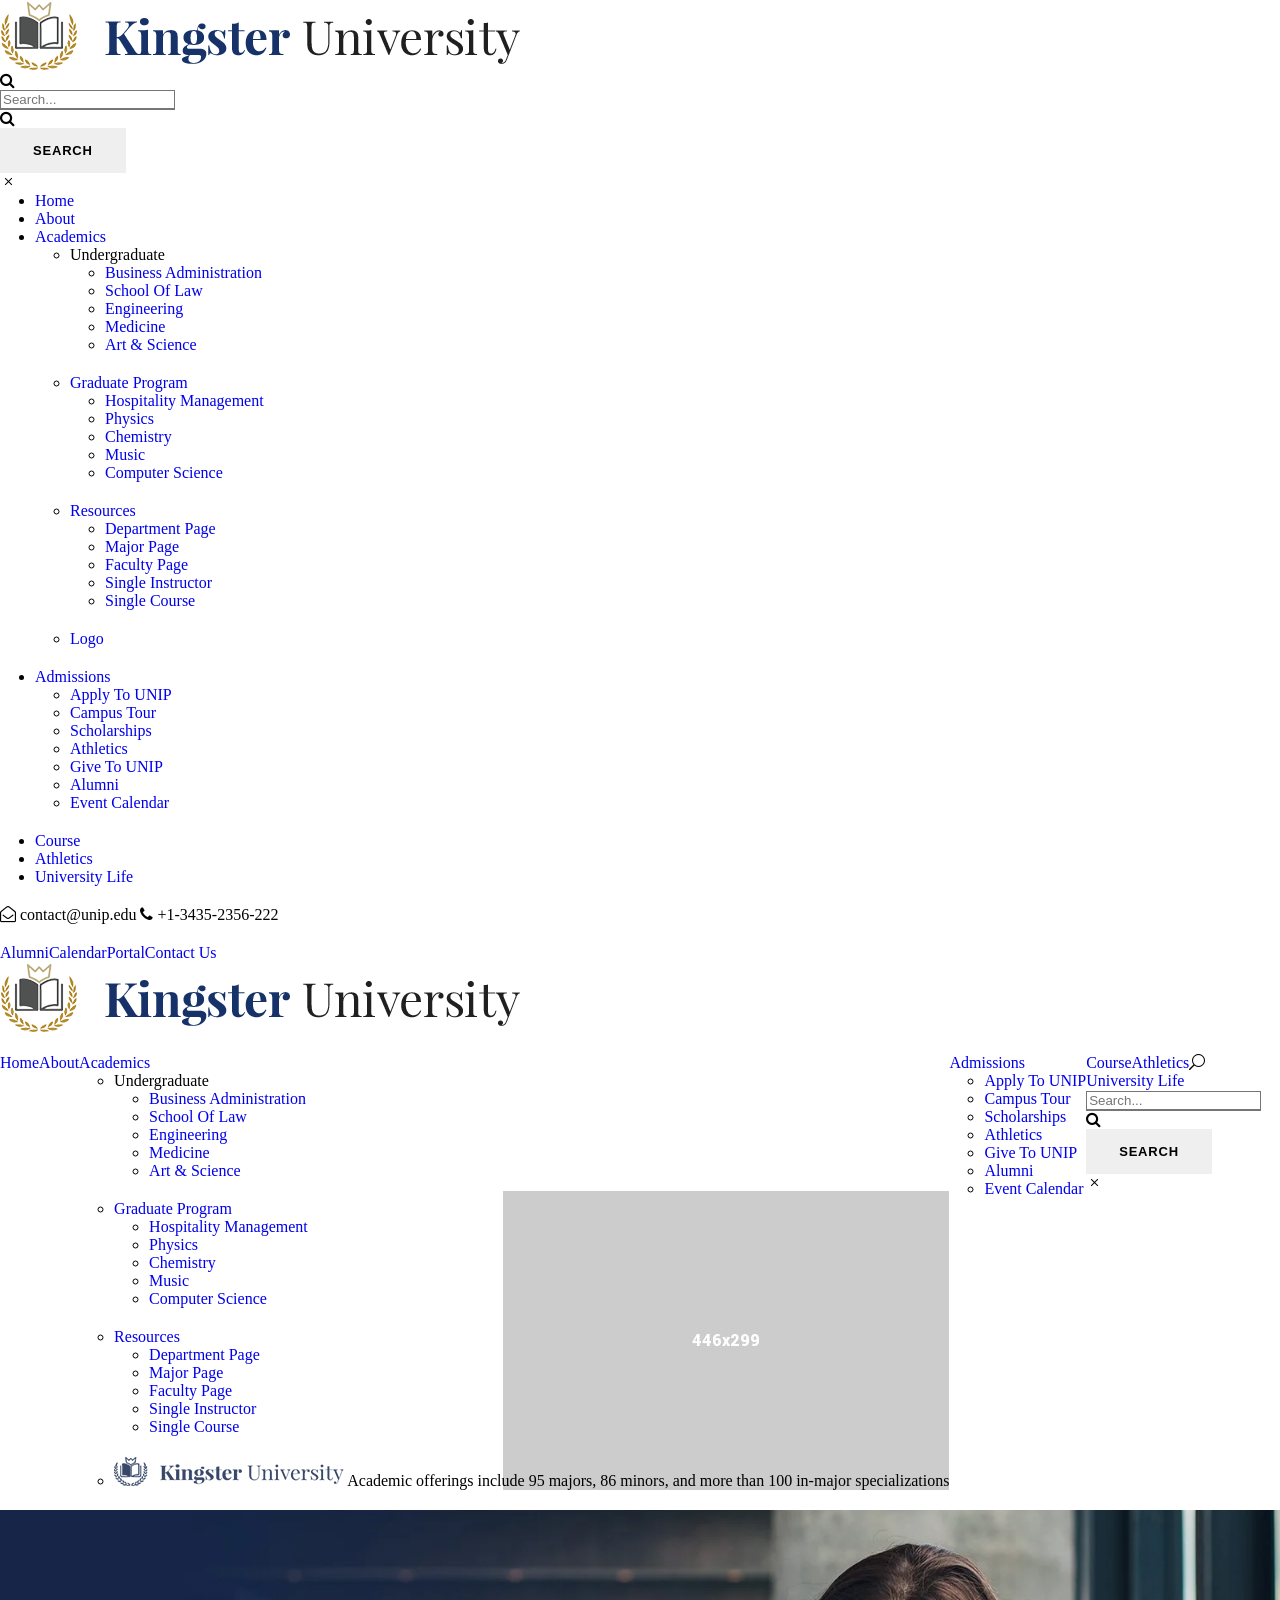
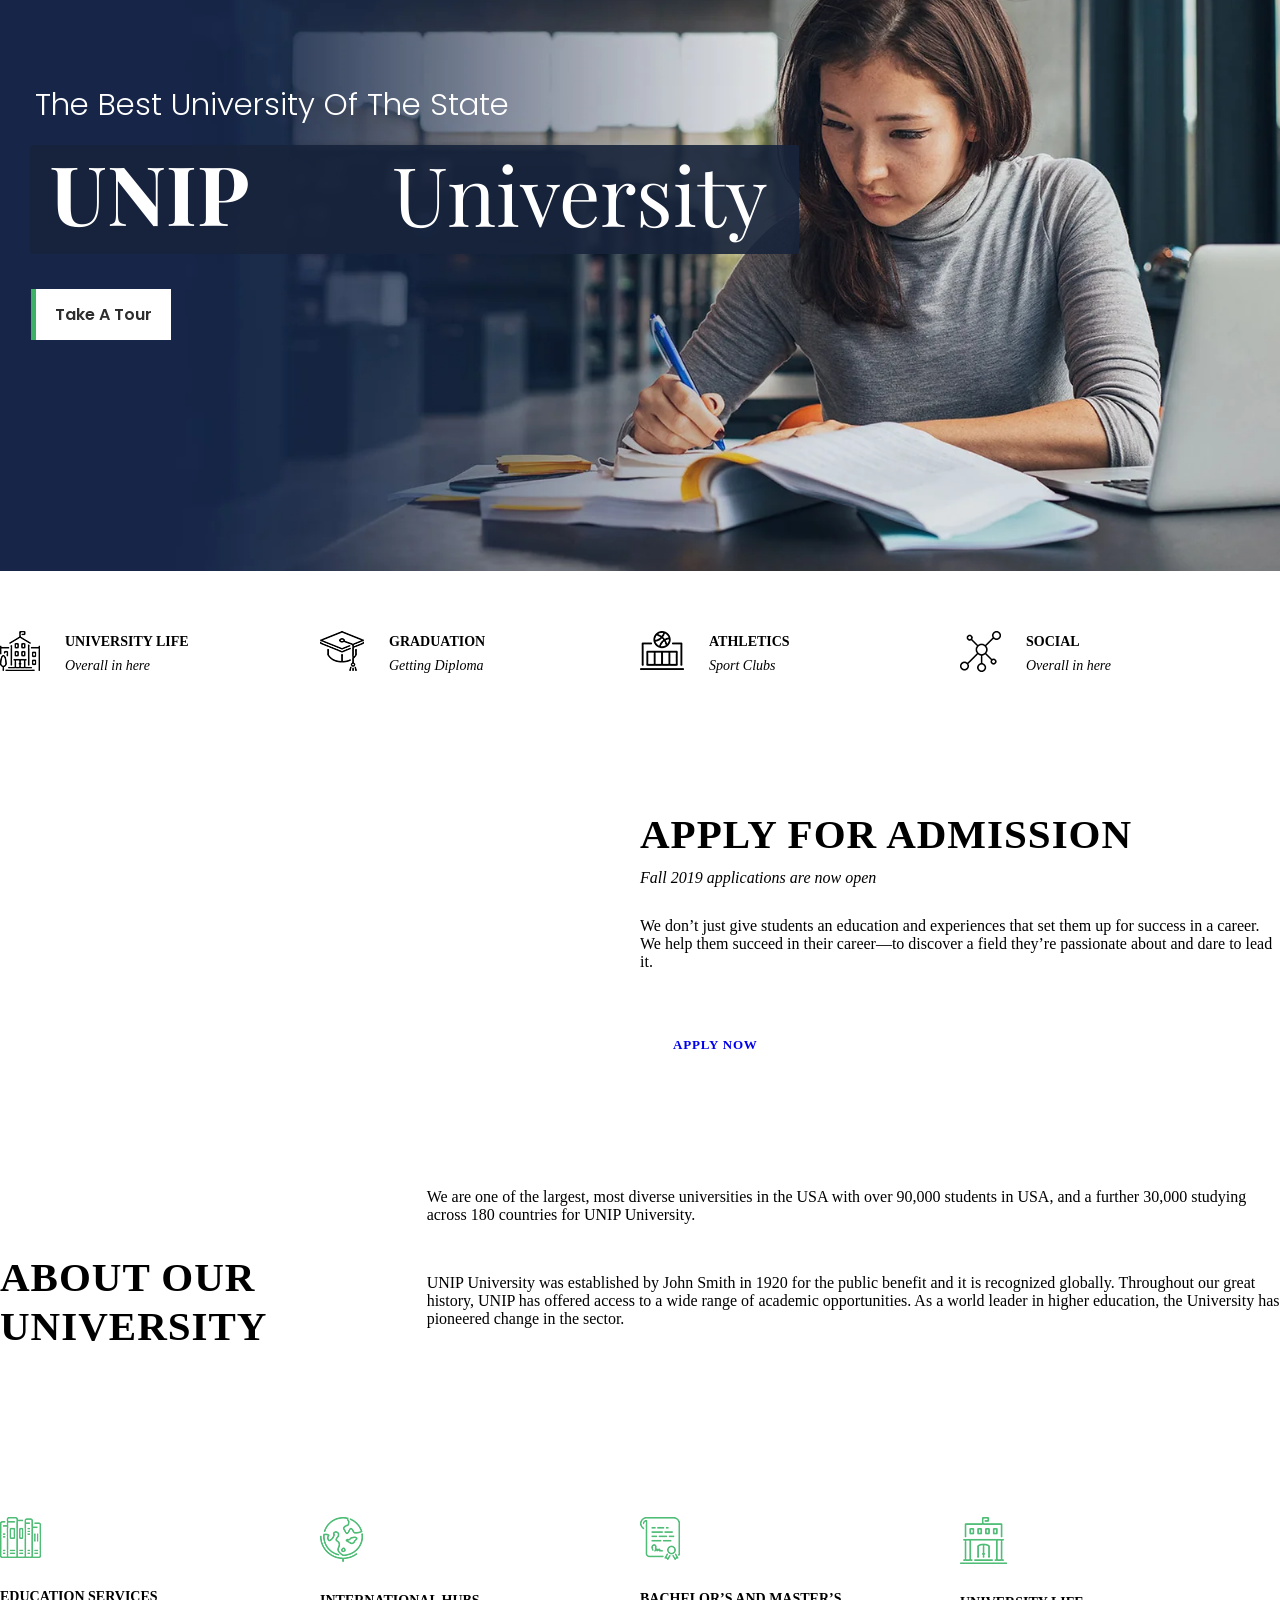
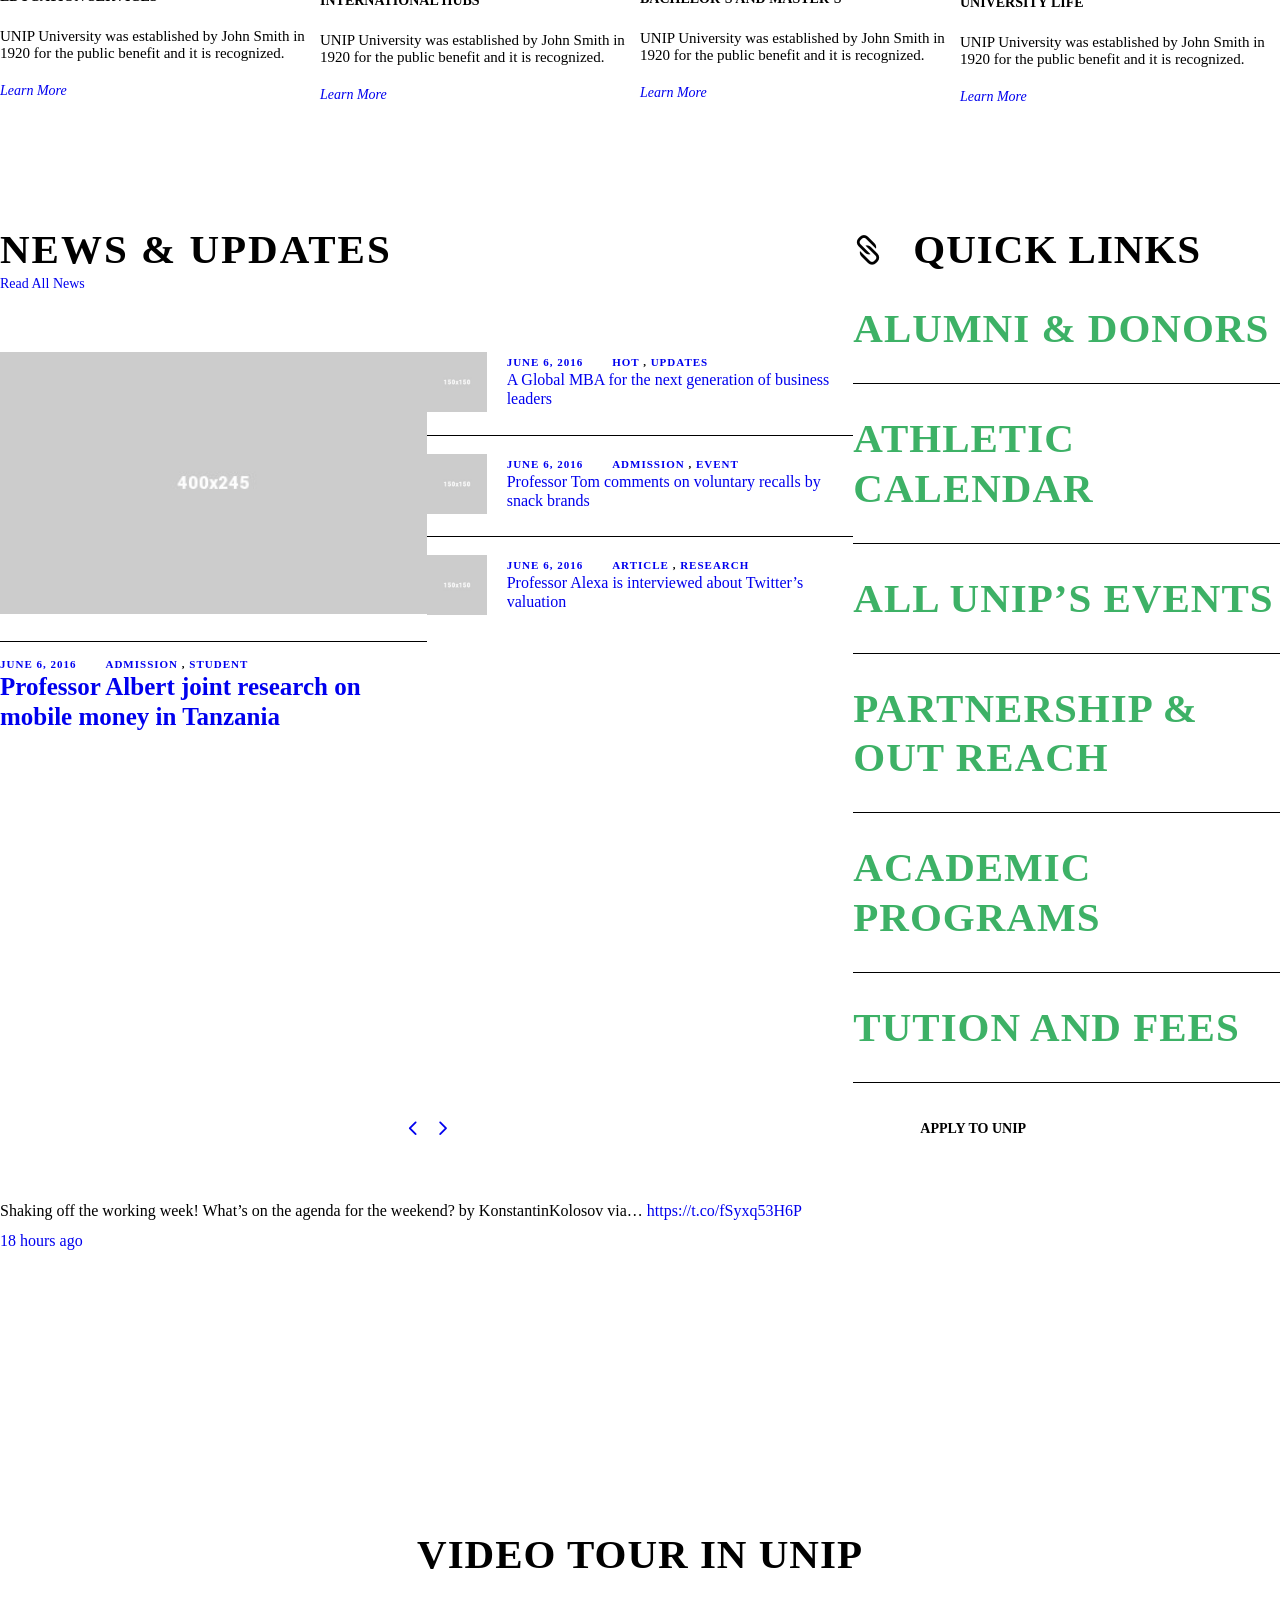
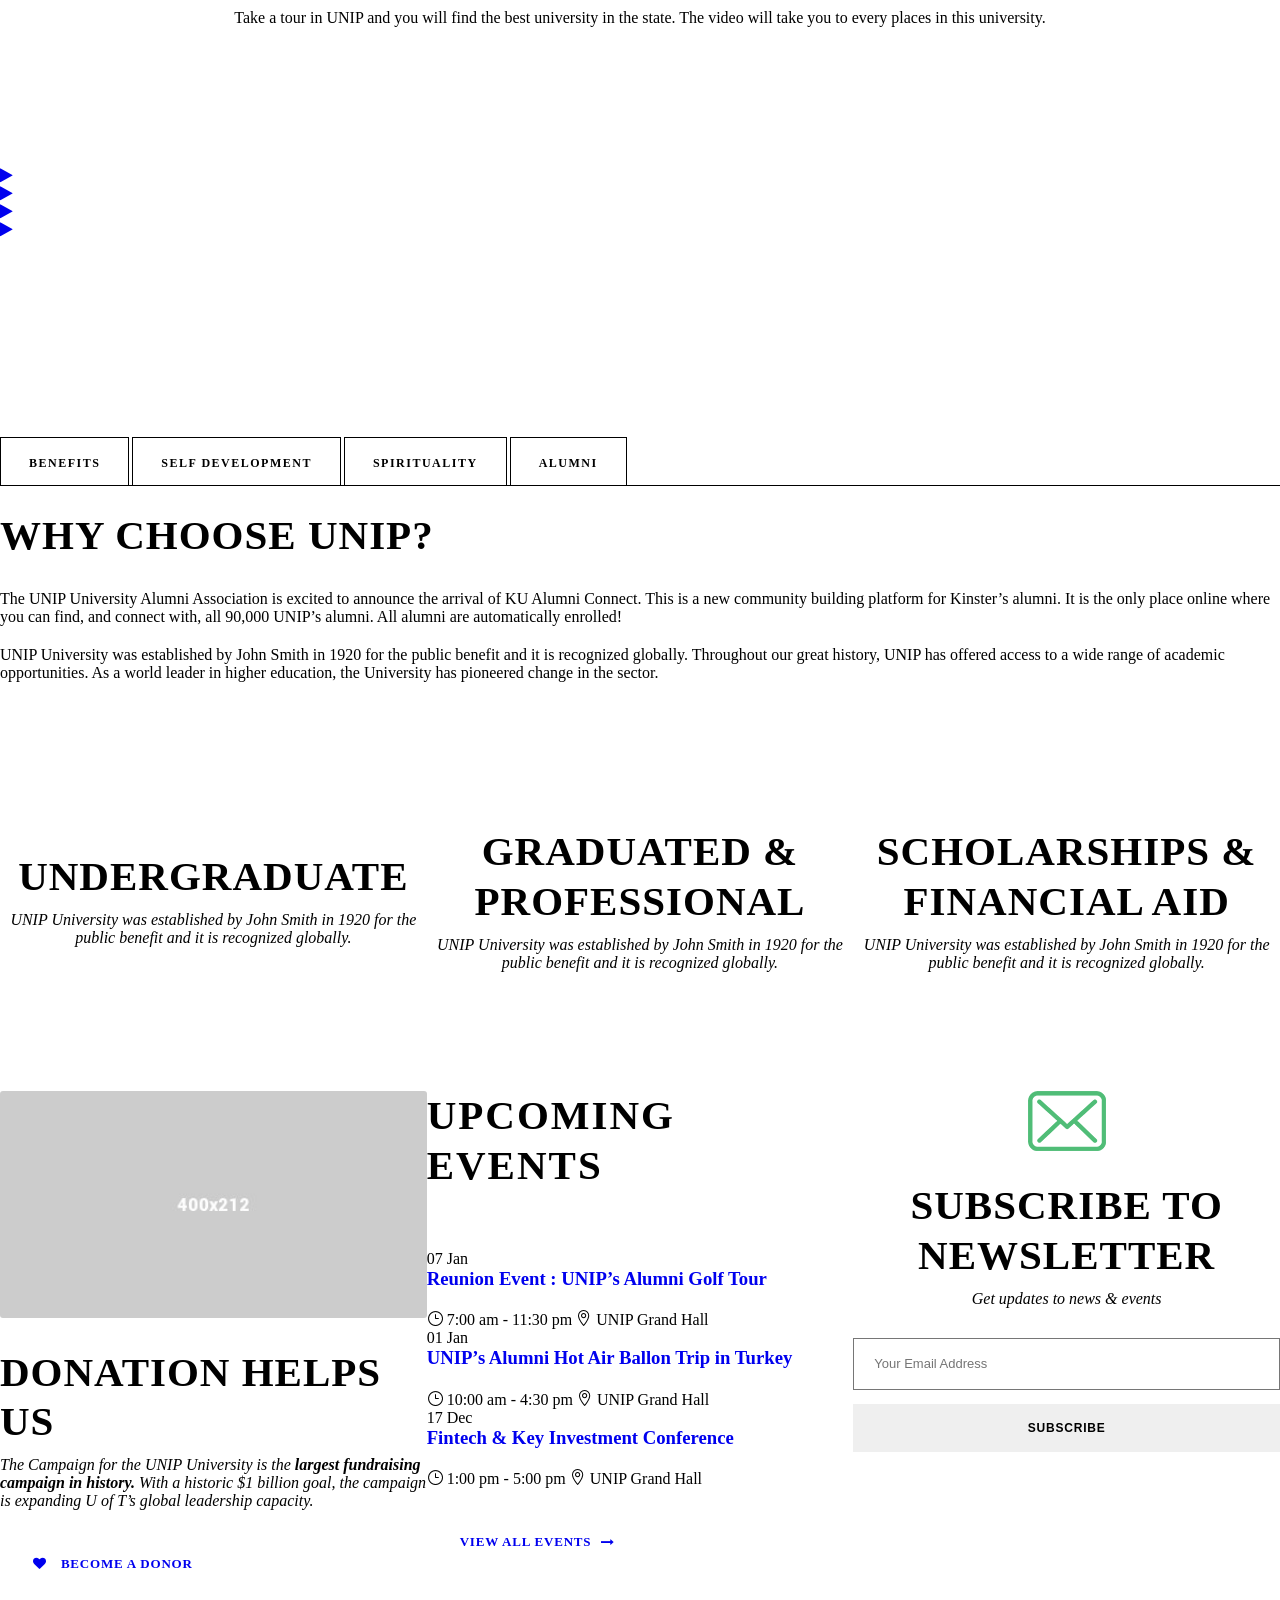
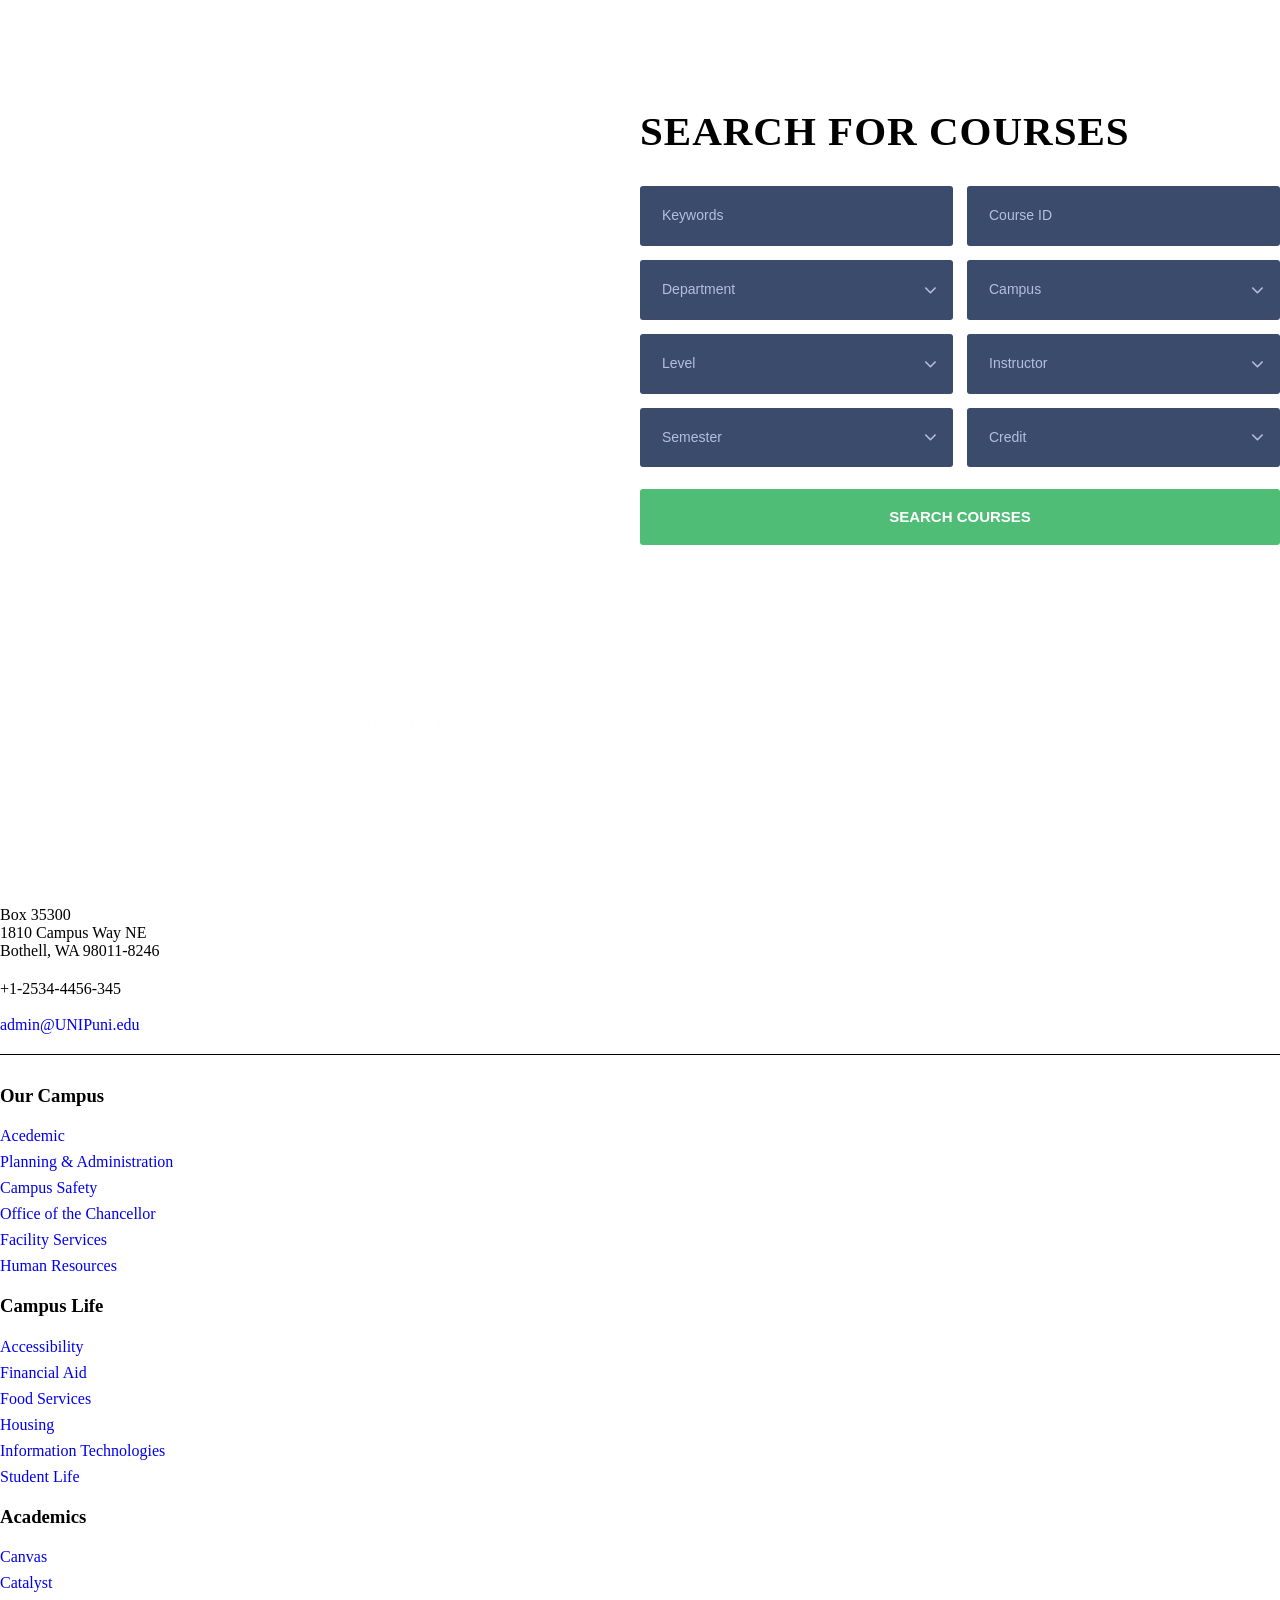
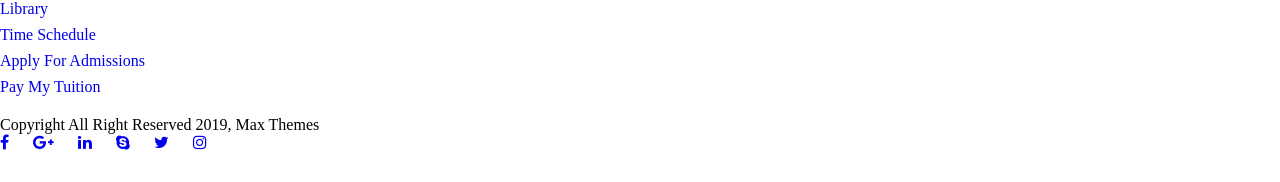
==== kingster/index.html @ bfbddbf0 "update text at the homepage" ====
<!DOCTYPE html>
<html lang="en-US" class="no-js">
<head>
    <meta charset="UTF-8">
    <meta name="viewport" content="width=device-width, initial-scale=1">

    <title>UNIP School, College &amp; University</title>

    <link rel='stylesheet' href='plugins/goodlayers-core/plugins/combine/style.css' type='text/css' media='all' />
    <link rel='stylesheet' href='plugins/goodlayers-core/include/css/page-builder.css' type='text/css' media='all' />
    <link rel='stylesheet' href='plugins/revslider/public/assets/css/settings.css' type='text/css' media='all' />
    <link rel='stylesheet' href='css/style-core.css' type='text/css' media='all' />
    <link rel='stylesheet' href='css/UNIP-style-custom.css' type='text/css' media='all' />

    <link href="https://fonts.googleapis.com/css?family=Playfair+Display:700%2C400" rel="stylesheet" property="stylesheet" type="text/css" media="all">
    <link rel='stylesheet' href='https://fonts.googleapis.com/css?family=Poppins%3A100%2C100italic%2C200%2C200italic%2C300%2C300italic%2Cregular%2Citalic%2C500%2C500italic%2C600%2C600italic%2C700%2C700italic%2C800%2C800italic%2C900%2C900italic%7CABeeZee%3Aregular%2Citalic&amp;subset=latin%2Clatin-ext%2Cdevanagari&amp;ver=5.0.3' type='text/css' media='all' />

</head>
<body class="home page-template-default page page-id-2039 gdlr-core-body woocommerce-no-js tribe-no-js UNIP-body UNIP-body-front UNIP-full  UNIP-with-sticky-navigation  UNIP-blockquote-style-1 gdlr-core-link-to-lightbox">
    <div class="UNIP-mobile-header-wrap">
        <div class="UNIP-mobile-header UNIP-header-background UNIP-style-slide UNIP-sticky-mobile-navigation " id="UNIP-mobile-header">
            <div class="UNIP-mobile-header-container UNIP-container clearfix">
                <div class="UNIP-logo  UNIP-item-pdlr">
                    <div class="UNIP-logo-inner">
                        <a class="" href="index.html"><img src="images/logo.png" alt="" /></a>
                    </div>
                </div>
                <div class="UNIP-mobile-menu-right">
                    <div class="UNIP-main-menu-search" id="UNIP-mobile-top-search"><i class="fa fa-search"></i></div>
                    <div class="UNIP-top-search-wrap">
                        <div class="UNIP-top-search-close"></div>
                        <div class="UNIP-top-search-row">
                            <div class="UNIP-top-search-cell">
                                <form role="search" method="get" class="search-form" action="#">
                                    <input type="text" class="search-field UNIP-title-font" placeholder="Search..." value="" name="s">
                                    <div class="UNIP-top-search-submit"><i class="fa fa-search"></i></div>
                                    <input type="submit" class="search-submit" value="Search">
                                    <div class="UNIP-top-search-close"><i class="icon_close"></i></div>
                                </form>
                            </div>
                        </div>
                    </div>
                    <div class="UNIP-mobile-menu"><a class="UNIP-mm-menu-button UNIP-mobile-menu-button UNIP-mobile-button-hamburger" href="#UNIP-mobile-menu"><span></span></a>
                        <div class="UNIP-mm-menu-wrap UNIP-navigation-font" id="UNIP-mobile-menu" data-slide="right">
                            <ul id="menu-main-navigation" class="m-menu">
                                <li class="menu-item menu-item-home current-menu-item menu-item-has-children"><a href="index.html">Home</a>
                                    <!-- <ul class="sub-menu">
                                        <li class="menu-item menu-item-home"><a href="index.html">Homepage 1</a></li>
                                        <li class="menu-item"><a href="homepage-2.html">Homepage 2</a></li>
                                    </ul> -->
                                </li>
                                <li class="menu-item menu-item-has-children"><a href="about-us.html">About</a>
                                    <!-- <ul class="sub-menu">
                                        <li class="menu-item"></li>
                                        <li class="menu-item menu-item-has-children"><a href="blog-full-right-sidebar-with-frame.html">Blog</a>
                                            <ul class="sub-menu">
                                                <li class="menu-item menu-item-has-children"><a href="blog-full-right-sidebar-with-frame.html">Blog Full</a>
                                                    <ul class="sub-menu">
                                                        <li class="menu-item"><a href="blog-full-right-sidebar-with-frame.html">Blog Full Right Sidebar With Frame</a></li>
                                                        <li class="menu-item"><a href="blog-full-left-sidebar-with-frame.html">Blog Full Left Sidebar With Frame</a></li>
                                                        <li class="menu-item"><a href="blog-full-both-sidebar-with-frame.html">Blog Full Both Sidebar With Frame</a></li>
                                                        <li class="menu-item"><a href="blog-full-right-sidebar.html">Blog Full Right Sidebar</a></li>
                                                        <li class="menu-item"><a href="blog-full-left-sidebar.html">Blog Full Left Sidebar</a></li>
                                                        <li class="menu-item"><a href="blog-full-both-sidebar.html">Blog Full Both Sidebar</a></li>
                                                    </ul>
                                                </li>
                                                <li class="menu-item menu-item-has-children"><a href="blog-grid-3-columns-no-space.html">Blog Grid</a>
                                                    <ul class="sub-menu">
                                                        <li class="menu-item"><a href="blog-grid-2-columns.html">Blog Grid 2 Columns</a></li>
                                                        <li class="menu-item"><a href="blog-grid-3-columns.html">Blog Grid 3 Columns</a></li>
                                                        <li class="menu-item"><a href="blog-grid-4-columns.html">Blog Grid 4 Columns</a></li>
                                                        <li class="menu-item"><a href="blog-grid-2-columns-no-space.html">Blog Grid 2 Columns No Space</a></li>
                                                        <li class="menu-item"><a href="blog-grid-3-columns-no-space.html">Blog Grid 3 Columns No Space</a></li>
                                                        <li class="menu-item"><a href="blog-grid-4-columns-no-space.html">Blog Grid 4 Columns No Space</a></li>
                                                    </ul>
                                                </li>

                                                <li class="menu-item"><a href="standard-post-type.html">Single Post</a></li>
                                            </ul>
                                        </li>
                                        <li class="menu-item menu-item-has-children"><a href="#">Contact</a>
                                            <ul class="sub-menu">
                                                <li class="menu-item"><a href="contact.html">Contact</a></li>
                                                <li class="menu-item"><a href="contact-2.html">Contact 2</a></li>
                                                <li class="menu-item"><a href="contact-3.html">Contact 3</a></li>
                                            </ul>
                                        </li>
                                        <li class="menu-item menu-item-has-children"><a href="portfolio-3-columns.html">Portfolio</a>
                                            <ul class="sub-menu">
                                                <li class="menu-item menu-item-has-children"><a>Portfolio Grid</a>
                                                    <ul class="sub-menu">
                                                        <li class="menu-item"><a href="portfolio-2-columns.html">Portfolio 2 Columns</a></li>
                                                        <li class="menu-item"><a href="portfolio-3-columns.html">Portfolio 3 Columns</a></li>
                                                        <li class="menu-item"><a href="portfolio-4-columns.html">Portfolio 4 Columns</a></li>
                                                        <li class="menu-item"><a href="portfolio-5-columns.html">Portfolio 5 Columns</a></li>
                                                        <li class="menu-item"><a href="portfolio-2-columns-with-frame.html">Portfolio 2 Columns With Frame</a></li>
                                                        <li class="menu-item"><a href="portfolio-3-columns-with-frame.html">Portfolio 3 Columns With Frame</a></li>
                                                        <li class="menu-item"><a href="portfolio-4-columns-with-frame.html">Portfolio 4 Columns With Frame</a></li>
                                                        <li class="menu-item"><a href="portfolio-2-columns-no-space.html">Portfolio 2 Columns No Space</a></li>
                                                        <li class="menu-item"><a href="portfolio-3-columns-no-space.html">Portfolio 3 Columns No Space</a></li>
                                                        <li class="menu-item"><a href="portfolio-4-columns-no-space.html">Portfolio 4 Columns No Space</a></li>
                                                        <li class="menu-item"><a href="portfolio-5-columns-no-space.html">Portfolio 5 Columns No Space</a></li>
                                                    </ul>
                                                </li>
                                                <li class="menu-item menu-item-has-children"><a>Portfolio Masonry</a>
                                                    <ul class="sub-menu">
                                                        <li class="menu-item"><a href="portfolio-masonry-4-columns.html">Masonry 4 Columns</a></li>
                                                        <li class="menu-item"><a href="portfolio-masonry-3-columns.html">Masonry 3 Columns</a></li>
                                                        <li class="menu-item"><a href="portfolio-masonry-2-columns.html">Masonry 2 Columns</a></li>
                                                        <li class="menu-item"><a href="portfolio-masonry-4-columns-no-space.html">Masonry 4 Columns No Space</a></li>
                                                        <li class="menu-item"><a href="portfolio-masonry-3-columns-no-space.html">Masonry 3 Columns No Space</a></li>
                                                        <li class="menu-item"><a href="portfolio-masonry-2-columns-no-space.html">Masonry 2 Columns No Space</a></li>
                                                    </ul>
                                                </li>

                                                <li class="menu-item menu-item-has-children"><a class="sf-with-ul-pre" href="singleportfolio.html">Single Portfolio</a></li>
                                            </ul>
                                        </li>
                                        <li class="menu-item"><a href="gallery.html">Gallery</a></li>
                                        <li class="menu-item"><a href="price-table.html">Price Table</a></li>
                                        <li class="menu-item"><a href="maintenance.html">Maintenance</a></li>
                                        <li class="menu-item"><a href="coming-soon.html">Coming Soon</a></li>
                                        <li class="menu-item"><a href="404.html">404 Page</a></li>
                                    </ul> -->
                                </li>
                                <li class="menu-item menu-item-has-children"><a href="bachelor-of-science-in-business-administration.html">Academics</a>
                                    <ul class="sub-menu">
                                        <li class="menu-item menu-item-has-children"><a>Undergraduate</a>
                                            <ul class="sub-menu">
                                                <li class="menu-item"><a href="bachelor-of-science-in-business-administration.html">Business Administration</a></li>
                                                <li class="menu-item"><a href="school-of-law.html">School Of Law</a></li>
                                                <li class="menu-item"><a href="engineering.html">Engineering</a></li>
                                                <li class="menu-item"><a href="medicine.html">Medicine</a></li>
                                                <li class="menu-item"><a href="art-science.html">Art &#038; Science</a></li>
                                            </ul>
                                        </li>
                                        <li class="menu-item menu-item-has-children"><a href="#">Graduate Program</a>
                                            <ul class="sub-menu">
                                                <li class="menu-item"><a href="hospitality-management.html">Hospitality Management</a></li>
                                                <li class="menu-item"><a href="physics.html">Physics</a></li>
                                                <li class="menu-item"><a href="#">Chemistry</a></li>
                                                <li class="menu-item"><a href="#">Music</a></li>
                                                <li class="menu-item"><a href="#">Computer Science</a></li>
                                            </ul>
                                        </li>
                                        <li class="menu-item menu-item-has-children"><a href="#">Resources</a>
                                            <ul class="sub-menu">
                                                <li class="menu-item"><a href="bachelor-of-science-in-business-administration.html">Department Page</a></li>
                                                <li class="menu-item"><a href="finance.html">Major Page</a></li>
                                                <li class="menu-item"><a href="finance-faculty.html">Faculty Page</a></li>
                                                <li class="menu-item"><a href="john-hagensy-phd.html">Single Instructor</a></li>
                                                <li class="menu-item"><a href="introduction-to-financial-accounting.html">Single Course</a></li>
                                            </ul>
                                        </li>
                                        <li class="menu-item"><a href="#">Logo</a></li>
                                    </ul>
                                </li>
                                <li class="menu-item menu-item-has-children"><a href="apply-to-UNIP.html">Admissions</a>
                                    <ul class="sub-menu">
                                        <li class="menu-item"><a href="apply-to-UNIP.html">Apply To UNIP</a></li>
                                        <li class="menu-item"><a href="campus-tour.html">Campus Tour</a></li>
                                        <li class="menu-item"><a href="scholarships.html">Scholarships</a></li>
                                        <li class="menu-item"><a href="athletics.html">Athletics</a></li>
                                        <li class="menu-item"><a href="give-to-UNIP.html">Give To UNIP</a></li>
                                        <li class="menu-item"><a href="alumni.html">Alumni</a></li>
                                        <li class="menu-item"><a href="event-calendar.html">Event Calendar</a></li>
                                    </ul>
                                </li>
                                <li class="menu-item menu-item-has-children"><a href="course-list-1.html">Course</a>
                                    <!-- <ul class="sub-menu">
                                        <li class="menu-item"><a href="course-list-1.html">Course List 1</a></li>
                                        <li class="menu-item"><a href="course-list-2.html">Course List 2</a></li>
                                    </ul> -->
                                </li>
                                <li class="menu-item"><a href="athletics.html">Athletics</a></li>
                                <li class="menu-item"><a href="university-life.html">University Life</a></li>
                            </ul>
                        </div>
                    </div>
                </div>
            </div>
        </div>
    </div>
    <div class="UNIP-body-outer-wrapper ">
        <div class="UNIP-body-wrapper clearfix  UNIP-with-frame">
            <div class="UNIP-top-bar">
                <div class="UNIP-top-bar-background"></div>
                <div class="UNIP-top-bar-container UNIP-container ">
                    <div class="UNIP-top-bar-container-inner clearfix">
                        <div class="UNIP-top-bar-left UNIP-item-pdlr"><i class="fa fa-envelope-open-o" id="i_fd84_0"></i> contact@unip.edu <i class="fa fa-phone" id="i_fd84_1"></i> +1-3435-2356-222</div>
                        <div class="UNIP-top-bar-right UNIP-item-pdlr">
                            <ul id="UNIP-top-bar-menu" class="sf-menu UNIP-top-bar-menu UNIP-top-bar-right-menu">
                                <li class="menu-item UNIP-normal-menu"><a href="#">Alumni</a></li>
                                <li class="menu-item UNIP-normal-menu"><a href="#">Calendar</a></li>
                                <li class="menu-item UNIP-normal-menu"><a href="#">Portal</a></li>
                            </ul>
                            <div class="UNIP-top-bar-right-social"></div><a class="UNIP-top-bar-right-button" href="contact.html" target="_blank">Contact Us</a></div>
                    </div>
                </div>
            </div>
            <header class="UNIP-header-wrap UNIP-header-style-plain  UNIP-style-menu-right UNIP-sticky-navigation UNIP-style-fixed" data-navigation-offset="75px">
                <div class="UNIP-header-background"></div>
                <div class="UNIP-header-container  UNIP-container">
                    <div class="UNIP-header-container-inner clearfix">
                        <div class="UNIP-logo  UNIP-item-pdlr">
                            <div class="UNIP-logo-inner">
                                <a class="" href="index.html"><img src="images/logo.png" alt="" /></a>
                            </div>
                        </div>
                        <div class="UNIP-navigation UNIP-item-pdlr clearfix ">
                            <div class="UNIP-main-menu" id="UNIP-main-menu">
                                <ul id="menu-main-navigation-1" class="sf-menu">
                                    <li class="menu-item menu-item-home current-menu-item menu-item-has-children UNIP-normal-menu"><a href="index.html" class="sf-with-ul-pre">Home</a>
                                        <!-- <ul class="sub-menu">
                                            <li class="menu-item menu-item-home" data-size="60"><a href="index.html">Homepage 1</a></li>
                                            <li class="menu-item" data-size="60"><a href="homepage-2.html">Homepage 2</a></li>
                                        </ul> -->
                                    </li>
                                    <li class="menu-item menu-item-has-children UNIP-normal-menu"><a href="about-us.html">About</a></a>
                                        <!-- <ul class="sub-menu">
                                            <li class="menu-item" data-size="60"><a href="about-us.html">About KU</a></li>
                                            <li class="menu-item menu-item-has-children" data-size="60"><a href="blog-full-right-sidebar-with-frame.html" class="sf-with-ul-pre">Blog</a>
                                                <ul class="sub-menu">
                                                    <li class="menu-item menu-item-has-children"><a href="blog-full-right-sidebar-with-frame.html" class="sf-with-ul-pre">Blog Full</a>
                                                        <ul class="sub-menu">
                                                            <li class="menu-item"><a href="blog-full-right-sidebar-with-frame.html">Blog Full Right Sidebar With Frame</a></li>
                                                            <li class="menu-item"><a href="blog-full-left-sidebar-with-frame.html">Blog Full Left Sidebar With Frame</a></li>
                                                            <li class="menu-item"><a href="blog-full-both-sidebar-with-frame.html">Blog Full Both Sidebar With Frame</a></li>
                                                            <li class="menu-item"><a href="blog-full-right-sidebar.html">Blog Full Right Sidebar</a></li>
                                                            <li class="menu-item"><a href="blog-full-left-sidebar.html">Blog Full Left Sidebar</a></li>
                                                            <li class="menu-item"><a href="blog-full-both-sidebar.html">Blog Full Both Sidebar</a></li>
                                                        </ul>
                                                    </li>
                                                    <li class="menu-item menu-item-has-children"><a href="blog-grid-3-columns-no-space.html" class="sf-with-ul-pre">Blog Grid</a>
                                                        <ul class="sub-menu">
                                                            <li class="menu-item"><a href="blog-grid-2-columns.html">Blog Grid 2 Columns</a></li>
                                                            <li class="menu-item"><a href="blog-grid-3-columns.html">Blog Grid 3 Columns</a></li>
                                                            <li class="menu-item"><a href="blog-grid-4-columns.html">Blog Grid 4 Columns</a></li>
                                                            <li class="menu-item"><a href="blog-grid-2-columns-no-space.html">Blog Grid 2 Columns No Space</a></li>
                                                            <li class="menu-item"><a href="blog-grid-3-columns-no-space.html">Blog Grid 3 Columns No Space</a></li>
                                                            <li class="menu-item"><a href="blog-grid-4-columns-no-space.html">Blog Grid 4 Columns No Space</a></li>
                                                        </ul>
                                                    </li>

                                                    <li class="menu-item"><a href="standard-post-type.html">Single Post</a></li>
                                                </ul>
                                            </li>
                                            <li class="menu-item menu-item-has-children" data-size="60"><a href="#" class="sf-with-ul-pre">Contact</a>
                                                <ul class="sub-menu">
                                                    <li class="menu-item"><a href="contact.html">Contact</a></li>
                                                    <li class="menu-item"><a href="contact-2.html">Contact 2</a></li>
                                                    <li class="menu-item"><a href="contact-3.html">Contact 3</a></li>
                                                </ul>
                                            </li>
                                            <li class="menu-item menu-item-has-children" data-size="60"><a href="portfolio-3-columns.html" class="sf-with-ul-pre">Portfolio</a>
                                                <ul class="sub-menu">
                                                    <li class="menu-item menu-item-has-children"><a class="sf-with-ul-pre">Portfolio Grid</a>
                                                        <ul class="sub-menu">
                                                            <li class="menu-item"><a href="portfolio-2-columns.html">Portfolio 2 Columns</a></li>
                                                            <li class="menu-item"><a href="portfolio-3-columns.html">Portfolio 3 Columns</a></li>
                                                            <li class="menu-item"><a href="portfolio-4-columns.html">Portfolio 4 Columns</a></li>
                                                            <li class="menu-item"><a href="portfolio-5-columns.html">Portfolio 5 Columns</a></li>
                                                            <li class="menu-item"><a href="portfolio-2-columns-with-frame.html">Portfolio 2 Columns With Frame</a></li>
                                                            <li class="menu-item"><a href="portfolio-3-columns-with-frame.html">Portfolio 3 Columns With Frame</a></li>
                                                            <li class="menu-item"><a href="portfolio-4-columns-with-frame.html">Portfolio 4 Columns With Frame</a></li>
                                                            <li class="menu-item"><a href="portfolio-2-columns-no-space.html">Portfolio 2 Columns No Space</a></li>
                                                            <li class="menu-item"><a href="portfolio-3-columns-no-space.html">Portfolio 3 Columns No Space</a></li>
                                                            <li class="menu-item"><a href="portfolio-4-columns-no-space.html">Portfolio 4 Columns No Space</a></li>
                                                            <li class="menu-item"><a href="portfolio-5-columns-no-space.html">Portfolio 5 Columns No Space</a></li>
                                                        </ul>
                                                    </li>
                                                    <li class="menu-item menu-item-has-children"><a class="sf-with-ul-pre">Portfolio Masonry</a>
                                                        <ul class="sub-menu">
                                                            <li class="menu-item"><a href="portfolio-masonry-4-columns.html">Masonry 4 Columns</a></li>
                                                            <li class="menu-item"><a href="portfolio-masonry-3-columns.html">Masonry 3 Columns</a></li>
                                                            <li class="menu-item"><a href="portfolio-masonry-2-columns.html">Masonry 2 Columns</a></li>
                                                            <li class="menu-item"><a href="portfolio-masonry-4-columns-no-space.html">Masonry 4 Columns No Space</a></li>
                                                            <li class="menu-item"><a href="portfolio-masonry-3-columns-no-space.html">Masonry 3 Columns No Space</a></li>
                                                            <li class="menu-item"><a href="portfolio-masonry-2-columns-no-space.html">Masonry 2 Columns No Space</a></li>
                                                        </ul>
                                                    </li>

                                                 <li class="menu-item menu-item-has-children"><a class="sf-with-ul-pre" href="singleportfolio.html">Single Portfolio</a></li>
                                                </ul>
                                            </li>
                                            <li class="menu-item" data-size="60"><a href="gallery.html">Gallery</a></li>
                                            <li class="menu-item" data-size="60"><a href="price-table.html">Price Table</a></li>
                                            <li class="menu-item" data-size="60"><a href="maintenance.html">Maintenance</a></li>
                                            <li class="menu-item" data-size="60"><a href="coming-soon.html">Coming Soon</a></li>
                                            <li class="menu-item" data-size="60"><a href="404.html">404 Page</a></li>
                                        </ul> -->
                                    </li>
                                    <li class="menu-item menu-item-has-children UNIP-mega-menu"><a href="bachelor-of-science-in-business-administration.html" class="sf-with-ul-pre">Academics</a>
                                        <div class="sf-mega sf-mega-full megaimg">
                                            <ul class="sub-menu">
                                                <li class="menu-item menu-item-has-children" data-size="15"><a class="sf-with-ul-pre">Undergraduate</a>
                                                    <ul class="sub-menu">
                                                        <li class="menu-item"><a href="bachelor-of-science-in-business-administration.html">Business Administration</a></li>
                                                        <li class="menu-item"><a href="school-of-law.html">School Of Law</a></li>
                                                        <li class="menu-item"><a href="engineering.html">Engineering</a></li>
                                                        <li class="menu-item"><a href="medicine.html">Medicine</a></li>
                                                        <li class="menu-item"><a href="art-science.html">Art &#038; Science</a></li>
                                                    </ul>
                                                </li>
                                                <li class="menu-item menu-item-has-children" data-size="15"><a href="#" class="sf-with-ul-pre">Graduate Program</a>
                                                    <ul class="sub-menu">
                                                        <li class="menu-item"><a href="hospitality-management.html">Hospitality Management</a></li>
                                                        <li class="menu-item"><a href="physics.html">Physics</a></li>
                                                        <li class="menu-item"><a href="#">Chemistry</a></li>
                                                        <li class="menu-item"><a href="#">Music</a></li>
                                                        <li class="menu-item"><a href="#">Computer Science</a></li>
                                                    </ul>
                                                </li>
                                                <li class="menu-item menu-item-has-children" data-size="15"><a href="#" class="sf-with-ul-pre">Resources</a>
                                                    <ul class="sub-menu">
                                                        <li class="menu-item"><a href="bachelor-of-science-in-business-administration.html">Department Page</a></li>
                                                        <li class="menu-item"><a href="finance.html">Major Page</a></li>
                                                        <li class="menu-item"><a href="finance-faculty.html">Faculty Page</a></li>
                                                        <li class="menu-item"><a href="john-hagensy-phd.html">Single Instructor</a></li>
                                                        <li class="menu-item"><a href="introduction-to-financial-accounting.html">Single Course</a></li>
                                                    </ul>
                                                </li>
                                                <li class="menu-item" data-size="15">
                                                    <div class="UNIP-mega-menu-section-content"><img src="upload/mega-menu-logo.png" id="img_fd84_0" alt="" /> <span id="span_fd84_0">Academic offerings include 95 majors, 86 minors, and more than 100 in-major specializations</span></div>
                                                </li>
                                            </ul>
                                        </div>
                                    </li>
                                    <li class="menu-item menu-item-has-children UNIP-normal-menu"><a href="apply-to-UNIP.html" class="sf-with-ul-pre">Admissions</a>
                                        <ul class="sub-menu">
                                            <li class="menu-item" data-size="60"><a href="apply-to-UNIP.html">Apply To UNIP</a></li>
                                            <li class="menu-item" data-size="60"><a href="campus-tour.html">Campus Tour</a></li>
                                            <li class="menu-item" data-size="60"><a href="scholarships.html">Scholarships</a></li>
                                            <li class="menu-item" data-size="60"><a href="athletics.html">Athletics</a></li>
                                            <li class="menu-item" data-size="60"><a href="give-to-UNIP.html">Give To UNIP</a></li>
                                            <li class="menu-item" data-size="60"><a href="alumni.html">Alumni</a></li>
                                            <li class="menu-item" data-size="60"><a href="event-calendar.html">Event Calendar</a></li>
                                        </ul>
                                    </li>
                                    <li class="menu-item menu-item-has-children UNIP-normal-menu"><a href="course-list-2.html">Course</a>
                                        <!-- <ul class="sub-menu">
                                            <li class="menu-item" data-size="60"><a href="course-list-1.html">Course List 1</a></li>
                                            <li class="menu-item" data-size="60"><a href="course-list-2.html">Course List 2</a></li>
                                        </ul> -->
                                    </li>
                                    <li class="menu-item UNIP-normal-menu"><a href="athletics.html">Athletics</a></li>
                                    <li class="menu-item UNIP-normal-menu"><a href="university-life.html">University Life</a></li>
                                </ul>
                                <div class="UNIP-navigation-slide-bar" id="UNIP-navigation-slide-bar"></div>
                            </div>
                            <div class="UNIP-main-menu-right-wrap clearfix ">
                                <div class="UNIP-main-menu-search" id="UNIP-top-search"><i class="icon_search"></i></div>
                                <div class="UNIP-top-search-wrap">
                                    <div class="UNIP-top-search-close"></div>
                                    <div class="UNIP-top-search-row">
                                        <div class="UNIP-top-search-cell">
                                            <form role="search" method="get" class="search-form" action="#">
                                                <input type="text" class="search-field UNIP-title-font" placeholder="Search..." value="" name="s">
                                                <div class="UNIP-top-search-submit"><i class="fa fa-search"></i></div>
                                                <input type="submit" class="search-submit" value="Search">
                                                <div class="UNIP-top-search-close"><i class="icon_close"></i></div>
                                            </form>
                                        </div>
                                    </div>
                                </div>
                            </div>
                        </div>
                    </div>
                </div>
            </header>
            <div class="UNIP-page-wrapper" id="UNIP-page-wrapper">
                <div class="gdlr-core-page-builder-body">
                    <div class="gdlr-core-pbf-wrapper " style="padding: 0px 0px 0px 0px;">
                        <div class="gdlr-core-pbf-background-wrap" style="background-color: #192f59 ;"></div>
                        <div class="gdlr-core-pbf-wrapper-content gdlr-core-js ">
                            <div class="gdlr-core-pbf-wrapper-container clearfix gdlr-core-pbf-wrapper-full-no-space">
                                <div class="gdlr-core-pbf-element">
                                    <div class="gdlr-core-revolution-slider-item gdlr-core-item-pdlr gdlr-core-item-pdb " style="padding-bottom: 0px ;">

                                        <div id="rev_slider_1_1_wrapper" class="rev_slider_wrapper fullwidthbanner-container" data-source="gallery" style="margin:0px auto;background:transparent;padding:0px;margin-top:0px;margin-bottom:0px;">
                                            <div id="rev_slider_1_1" class="rev_slider fullwidthabanner" style="display:none;" data-version="5.4.8">
                                                <ul>
                                                    <li data-index="rs-3" data-transition="fade" data-slotamount="default" data-hideafterloop="0" data-hideslideonmobile="off" data-easein="default" data-easeout="default" data-masterspeed="300" data-thumb="upload/slider-1-2-100x50.jpg" data-rotate="0" data-saveperformance="off" data-title="Slide" data-param1="" data-param2="" data-param3="" data-param4="" data-param5="" data-param6="" data-param7="" data-param8="" data-param9="" data-param10="" data-description=""> <img src="upload/slider-1-2.webp" alt="" title="slider-1-2" width="1800" height="1119" data-bgposition="center center" data-bgfit="cover" data-bgrepeat="no-repeat" class="rev-slidebg" data-no-retina>
                                                        <div class="tp-caption   tp-resizeme" id="slide-3-layer-1" data-x="38" data-y="center" data-voffset="-146" data-width="['auto']" data-height="['auto']" data-type="text" data-responsive_offset="on" data-frames='[{"delay":10,"speed":300,"frame":"0","from":"x:-50px;opacity:0;","to":"o:1;","ease":"Power3.easeInOut"},{"delay":"wait","speed":300,"frame":"999","to":"opacity:0;","ease":"Power3.easeInOut"}]' data-textAlign="['inherit','inherit','inherit','inherit']" data-paddingtop="[0,0,0,0]" data-paddingright="[0,0,0,0]" data-paddingbottom="[0,0,0,0]" data-paddingleft="[0,0,0,0]" style="z-index: 5; white-space: nowrap; font-size: 33px; line-height: 33px; font-weight: 300; color: #ffffff; letter-spacing: 0px;font-family:Poppins;">The Best University Of The State</div>
                                                        <div class="tp-caption tp-shape tp-shapewrapper  tp-resizeme" id="slide-3-layer-4" data-x="33" data-y="center" data-voffset="-44" data-width="['830']" data-height="['118']" data-type="shape" data-responsive_offset="on" data-frames='[{"delay":330,"speed":300,"frame":"0","from":"opacity:0;","to":"o:1;","ease":"Power3.easeInOut"},{"delay":"wait","speed":300,"frame":"999","to":"opacity:0;","ease":"Power3.easeInOut"}]' data-textAlign="['inherit','inherit','inherit','inherit']" data-paddingtop="[0,0,0,0]" data-paddingright="[0,0,0,0]" data-paddingbottom="[0,0,0,0]" data-paddingleft="[0,0,0,0]" style="z-index: 6;background-color:rgba(24,36,59,0.9);border-radius:3px 3px 3px 3px;"></div>
                                                        <div class="tp-caption   tp-resizeme" id="slide-3-layer-2" data-x="55" data-y="center" data-voffset="-52" data-width="['auto']" data-height="['auto']" data-type="text" data-responsive_offset="on" data-frames='[{"delay":360,"speed":300,"frame":"0","from":"opacity:0;","to":"o:1;","ease":"Power3.easeInOut"},{"delay":"wait","speed":300,"frame":"999","to":"opacity:0;","ease":"Power3.easeInOut"}]' data-textAlign="['inherit','inherit','inherit','inherit']" data-paddingtop="[0,0,0,0]" data-paddingright="[0,0,0,0]" data-paddingbottom="[0,0,0,0]" data-paddingleft="[0,0,0,0]" style="z-index: 7; white-space: nowrap; font-size: 88px; line-height: 88px; font-weight: 700; color: #ffffff; letter-spacing: 0px;font-family:Playfair Display;">UNIP</div>
                                                        <div class="tp-caption   tp-resizeme" id="slide-3-layer-3" data-x="423" data-y="center" data-voffset="-51" data-width="['auto']" data-height="['auto']" data-type="text" data-responsive_offset="on" data-frames='[{"delay":360,"speed":300,"frame":"0","from":"opacity:0;","to":"o:1;","ease":"Power3.easeInOut"},{"delay":"wait","speed":300,"frame":"999","to":"opacity:0;","ease":"Power3.easeInOut"}]' data-textAlign="['inherit','inherit','inherit','inherit']" data-paddingtop="[0,0,0,0]" data-paddingright="[0,0,0,0]" data-paddingbottom="[0,0,0,0]" data-paddingleft="[0,0,0,0]" style="z-index: 8; white-space: nowrap; font-size: 88px; line-height: 88px; font-weight: 400; color: #ffffff; letter-spacing: 0px;font-family:Playfair Display;">University</div>
                                                        <div class="tp-caption rev-btn rev-hiddenicon " id="slide-3-layer-6" data-x="34" data-y="center" data-voffset="80" data-width="['auto']" data-height="['auto']" data-type="button" data-responsive_offset="on" data-frames='[{"delay":660,"speed":300,"frame":"0","from":"x:-50px;opacity:0;","to":"o:1;","ease":"Power3.easeInOut"},{"delay":"wait","speed":300,"frame":"999","to":"opacity:0;","ease":"Power3.easeInOut"},{"frame":"hover","speed":"0","ease":"Linear.easeNone","to":"o:1;rX:0;rY:0;rZ:0;z:0;","style":"c:rgb(1,61,135);bg:rgba(255,255,255,1);bw:0 0 0 5px;"}]' data-textAlign="['inherit','inherit','inherit','inherit']" data-paddingtop="[19,19,19,19]" data-paddingright="[21,21,21,21]" data-paddingbottom="[19,19,19,19]" data-paddingleft="[21,21,21,21]" style="z-index: 9; white-space: nowrap; font-size: 17px; line-height: 16px; font-weight: 600; color: #2d2d2d; letter-spacing: 0px;font-family:Poppins;background-color:rgb(255,255,255);border-color:rgb(61,177,102);border-style:solid;border-width:0px 0px 0px 5px;outline:none;box-shadow:none;box-sizing:border-box;-moz-box-sizing:border-box;-webkit-box-sizing:border-box;cursor:pointer;">Take A Tour</div>
                                                    </li>
                                                    <li data-index="rs-1" data-transition="fade" data-slotamount="default" data-hideafterloop="0" data-hideslideonmobile="off" data-easein="default" data-easeout="default" data-masterspeed="300" data-thumb="upload/slider-2-100x50.jpg" data-rotate="0" data-saveperformance="off" data-title="Slide" data-param1="" data-param2="" data-param3="" data-param4="" data-param5="" data-param6="" data-param7="" data-param8="" data-param9="" data-param10="" data-description=""> <img src="upload/slider-2.webp" alt="" title="slider-2" width="1800" height="1119" data-bgposition="center center" data-bgfit="cover" data-bgrepeat="no-repeat" class="rev-slidebg" data-no-retina>
                                                        <div class="tp-caption   tp-resizeme" id="slide-1-layer-1" data-x="36" data-y="center" data-voffset="-120" data-width="['auto']" data-height="['auto']" data-type="text" data-responsive_offset="on" data-frames='[{"delay":10,"speed":300,"frame":"0","from":"x:-50px;opacity:0;","to":"o:1;","ease":"Power3.easeInOut"},{"delay":"wait","speed":300,"frame":"999","to":"opacity:0;","ease":"Power3.easeInOut"}]' data-textAlign="['inherit','inherit','inherit','inherit']" data-paddingtop="[0,0,0,0]" data-paddingright="[0,0,0,0]" data-paddingbottom="[0,0,0,0]" data-paddingleft="[0,0,0,0]" style="z-index: 5; white-space: nowrap; font-size: 33px; line-height: 33px; font-weight: 300; color: #ffffff; letter-spacing: 0px;font-family:Poppins;">UNIP has more than</div>
                                                        <div class="tp-caption   tp-resizeme" id="slide-1-layer-2" data-x="33" data-y="center" data-voffset="-31" data-width="['auto']" data-height="['auto']" data-type="text" data-responsive_offset="on" data-frames='[{"delay":370,"speed":300,"frame":"0","from":"opacity:0;","to":"o:1;","ease":"Power3.easeInOut"},{"delay":"wait","speed":300,"frame":"999","to":"opacity:0;","ease":"Power3.easeInOut"}]' data-textAlign="['inherit','inherit','inherit','inherit']" data-paddingtop="[0,0,0,0]" data-paddingright="[0,0,0,0]" data-paddingbottom="[0,0,0,0]" data-paddingleft="[0,0,0,0]" style="z-index: 6; white-space: nowrap; font-size: 83px; line-height: 83px; font-weight: 600; color: #ffffff; letter-spacing: 0px;font-family:Poppins;">180 Majors & Minors</div>
                                                        <div class="tp-caption rev-btn rev-hiddenicon " id="slide-1-layer-6" data-x="34" data-y="center" data-voffset="80" data-width="['auto']" data-height="['auto']" data-type="button" data-responsive_offset="on" data-frames='[{"delay":740,"speed":300,"frame":"0","from":"x:-50px;opacity:0;","to":"o:1;","ease":"Power3.easeInOut"},{"delay":"wait","speed":300,"frame":"999","to":"opacity:0;","ease":"Power3.easeInOut"},{"frame":"hover","speed":"0","ease":"Linear.easeNone","to":"o:1;rX:0;rY:0;rZ:0;z:0;","style":"c:rgb(0,64,132);bg:rgba(255,255,255,1);bw:0 0 0 5px;"}]' data-textAlign="['inherit','inherit','inherit','inherit']" data-paddingtop="[19,19,19,19]" data-paddingright="[21,21,21,21]" data-paddingbottom="[19,19,19,19]" data-paddingleft="[21,21,21,21]" style="z-index: 7; white-space: nowrap; font-size: 17px; line-height: 16px; font-weight: 600; color: #2d2d2d; letter-spacing: 0px;font-family:Poppins;background-color:rgb(255,255,255);border-color:rgb(61,177,102);border-style:solid;border-width:0px 0px 0px 5px;outline:none;box-shadow:none;box-sizing:border-box;-moz-box-sizing:border-box;-webkit-box-sizing:border-box;cursor:pointer;">Take A Tour</div>
                                                    </li>
                                                </ul>
                                                <div class="tp-bannertimer tp-bottom" style="visibility: hidden !important;"></div>
                                            </div>

                                        </div>
                                    </div>
                                </div>
                            </div>
                        </div>
                    </div>
                    <div class="gdlr-core-pbf-wrapper  hp1-col-services"  data-skin="Blue Title" id="gdlr-core-wrapper-1">
                        <div class="gdlr-core-pbf-background-wrap"></div>
                        <div class="gdlr-core-pbf-wrapper-content gdlr-core-js ">
                            <div class="gdlr-core-pbf-wrapper-container clearfix gdlr-core-pbf-wrapper-full-no-space">
                                <div class=" gdlr-core-pbf-wrapper-container-inner gdlr-core-item-mglr clearfix" id="div_1dd7_0">
                                    <div class="gdlr-core-pbf-column gdlr-core-column-15 gdlr-core-column-first">
                                        <div class="gdlr-core-pbf-column-content-margin gdlr-core-js " id="div_1dd7_1">
                                            <div class="gdlr-core-pbf-column-content clearfix gdlr-core-js ">
                                                <div class="gdlr-core-pbf-element">
                                                    <div class="gdlr-core-column-service-item gdlr-core-item-pdb  gdlr-core-left-align gdlr-core-column-service-icon-left gdlr-core-with-caption gdlr-core-item-pdlr" id="div_1dd7_2">
                                                        <div class="gdlr-core-column-service-media gdlr-core-media-image"><img src="upload/icon-1.png" alt="" width="40" height="40" title="icon-1" /></div>
                                                        <div class="gdlr-core-column-service-content-wrapper">
                                                            <div class="gdlr-core-column-service-title-wrap">
                                                                <h3 class="gdlr-core-column-service-title gdlr-core-skin-title" id="h3_1dd7_0">University Life</h3>
                                                                <div class="gdlr-core-column-service-caption gdlr-core-info-font gdlr-core-skin-caption" id="div_1dd7_3">Overall in here</div>
                                                            </div>
                                                        </div>
                                                    </div>
                                                </div>
                                            </div>
                                        </div>
                                    </div>
                                    <div class="gdlr-core-pbf-column gdlr-core-column-15" id="gdlr-core-column-1">
                                        <div class="gdlr-core-pbf-column-content-margin gdlr-core-js " id="div_1dd7_4">
                                            <div class="gdlr-core-pbf-column-content clearfix gdlr-core-js ">
                                                <div class="gdlr-core-pbf-element">
                                                    <div class="gdlr-core-column-service-item gdlr-core-item-pdb  gdlr-core-left-align gdlr-core-column-service-icon-left gdlr-core-with-caption gdlr-core-item-pdlr" id="div_1dd7_5">
                                                        <div class="gdlr-core-column-service-media gdlr-core-media-image"><img src="upload/icon-2.png" alt="" width="44" height="40" title="icon-2" /></div>
                                                        <div class="gdlr-core-column-service-content-wrapper">
                                                            <div class="gdlr-core-column-service-title-wrap">
                                                                <h3 class="gdlr-core-column-service-title gdlr-core-skin-title" id="h3_1dd7_1">Graduation</h3>
                                                                <div class="gdlr-core-column-service-caption gdlr-core-info-font gdlr-core-skin-caption" id="div_1dd7_6">Getting Diploma</div>
                                                            </div>
                                                        </div>
                                                    </div>
                                                </div>
                                            </div>
                                        </div>
                                    </div>
                                    <div class="gdlr-core-pbf-column gdlr-core-column-15" id="gdlr-core-column-2">
                                        <div class="gdlr-core-pbf-column-content-margin gdlr-core-js " id="div_1dd7_7">
                                            <div class="gdlr-core-pbf-column-content clearfix gdlr-core-js ">
                                                <div class="gdlr-core-pbf-element">
                                                    <div class="gdlr-core-column-service-item gdlr-core-item-pdb  gdlr-core-left-align gdlr-core-column-service-icon-left gdlr-core-with-caption gdlr-core-item-pdlr" id="div_1dd7_8">
                                                        <div class="gdlr-core-column-service-media gdlr-core-media-image"><img src="upload/icon-3.png" alt="" width="44" height="39" title="icon-3" /></div>
                                                        <div class="gdlr-core-column-service-content-wrapper">
                                                            <div class="gdlr-core-column-service-title-wrap">
                                                                <h3 class="gdlr-core-column-service-title gdlr-core-skin-title" id="h3_1dd7_2">Athletics</h3>
                                                                <div class="gdlr-core-column-service-caption gdlr-core-info-font gdlr-core-skin-caption" id="div_1dd7_9">Sport Clubs</div>
                                                            </div>
                                                        </div>
                                                    </div>
                                                </div>
                                            </div>
                                        </div>
                                    </div>
                                    <div class="gdlr-core-pbf-column gdlr-core-column-15" id="gdlr-core-column-3">
                                        <div class="gdlr-core-pbf-column-content-margin gdlr-core-js " id="div_1dd7_10">
                                            <div class="gdlr-core-pbf-column-content clearfix gdlr-core-js ">
                                                <div class="gdlr-core-pbf-element">
                                                    <div class="gdlr-core-column-service-item gdlr-core-item-pdb  gdlr-core-left-align gdlr-core-column-service-icon-left gdlr-core-with-caption gdlr-core-item-pdlr" id="div_1dd7_11">
                                                        <div class="gdlr-core-column-service-media gdlr-core-media-image"><img src="upload/icon-4.png" alt="" width="41" height="41" title="icon-4" /></div>
                                                        <div class="gdlr-core-column-service-content-wrapper">
                                                            <div class="gdlr-core-column-service-title-wrap">
                                                                <h3 class="gdlr-core-column-service-title gdlr-core-skin-title" id="h3_1dd7_3">Social</h3>
                                                                <div class="gdlr-core-column-service-caption gdlr-core-info-font gdlr-core-skin-caption" id="div_1dd7_12">Overall in here</div>
                                                            </div>
                                                        </div>
                                                    </div>
                                                </div>
                                            </div>
                                        </div>
                                    </div>
                                </div>
                            </div>
                        </div>
                    </div>
                    <div class="gdlr-core-pbf-wrapper "  id="gdlr-core-wrapper-2">
                        <div class="gdlr-core-pbf-background-wrap">
                            <div class="gdlr-core-pbf-background gdlr-core-parallax gdlr-core-js" id="div_1dd7_13" data-parallax-speed="0.8"></div>
                        </div>
                        <div class="gdlr-core-pbf-wrapper-content gdlr-core-js ">
                            <div class="gdlr-core-pbf-wrapper-container clearfix gdlr-core-container-custom">
                                <div class="gdlr-core-pbf-column gdlr-core-column-30 gdlr-core-column-first">
                                    <div class="gdlr-core-pbf-column-content-margin gdlr-core-js " id="div_1dd7_14" data-sync-height="height-1">
                                        <div class="gdlr-core-pbf-background-wrap">
                                            <div class="gdlr-core-pbf-background gdlr-core-parallax gdlr-core-js" id="div_1dd7_15" data-parallax-speed="0"></div>
                                        </div>
                                        <div class="gdlr-core-pbf-column-content clearfix gdlr-core-js  gdlr-core-sync-height-content"></div>
                                    </div>
                                </div>
                                <div class="gdlr-core-pbf-column gdlr-core-column-30" id="gdlr-core-column-4">
                                    <div class="gdlr-core-pbf-column-content-margin gdlr-core-js " id="div_1dd7_16" data-sync-height="height-1">
                                        <div class="gdlr-core-pbf-background-wrap">
                                            <div class="gdlr-core-pbf-background gdlr-core-parallax gdlr-core-js" id="div_1dd7_17" data-parallax-speed="0.1"></div>
                                        </div>
                                        <div class="gdlr-core-pbf-column-content clearfix gdlr-core-js  gdlr-core-sync-height-content">
                                            <div class="gdlr-core-pbf-element">
                                                <div class="gdlr-core-title-item gdlr-core-item-pdb clearfix  gdlr-core-left-align gdlr-core-title-item-caption-bottom gdlr-core-item-pdlr" id="div_1dd7_18">
                                                    <div class="gdlr-core-title-item-title-wrap clearfix">
                                                        <h3 class="gdlr-core-title-item-title gdlr-core-skin-title " id="h3_1dd7_4">Apply for Admission</h3></div><span class="gdlr-core-title-item-caption gdlr-core-info-font gdlr-core-skin-caption" id="span_1dd7_0">Fall 2019 applications are now open</span></div>
                                            </div>
                                            <div class="gdlr-core-pbf-element">
                                                <div class="gdlr-core-text-box-item gdlr-core-item-pdlr gdlr-core-item-pdb gdlr-core-left-align" id="div_1dd7_19">
                                                    <div class="gdlr-core-text-box-item-content" id="div_1dd7_20">
                                                        <p>We don’t just give students an education and experiences that set them up for success in a career. We help them succeed in their career—to discover a field they’re passionate about and dare to lead it.</p>
                                                    </div>
                                                </div>
                                            </div>
                                            <div class="gdlr-core-pbf-element">
                                                <div class="gdlr-core-button-item gdlr-core-item-pdlr gdlr-core-item-pdb gdlr-core-left-align"><a class="gdlr-core-button  gdlr-core-button-solid gdlr-core-button-no-border" href="#" id="a_1dd7_0"><span class="gdlr-core-content" >Apply Now</span></a></div>
                                            </div>
                                        </div>
                                    </div>
                                </div>
                            </div>
                        </div>
                    </div>
                    <div class="gdlr-core-pbf-wrapper " id="div_1dd7_21">
                        <div class="gdlr-core-pbf-background-wrap">
                            <div class="gdlr-core-pbf-background gdlr-core-parallax gdlr-core-js" id="div_1dd7_22" data-parallax-speed="0.2"></div>
                        </div>
                        <div class="gdlr-core-pbf-wrapper-content gdlr-core-js ">
                            <div class="gdlr-core-pbf-wrapper-container clearfix gdlr-core-container">
                                <div class="gdlr-core-pbf-column gdlr-core-column-20 gdlr-core-column-first">
                                    <div class="gdlr-core-pbf-column-content-margin gdlr-core-js ">
                                        <div class="gdlr-core-pbf-column-content clearfix gdlr-core-js ">
                                            <div class="gdlr-core-pbf-element">
                                                <div class="gdlr-core-image-item gdlr-core-item-pdlr gdlr-core-item-pdb  gdlr-core-left-align" id="div_1dd7_23">
                                                    <div class="gdlr-core-image-item-wrap gdlr-core-media-image  gdlr-core-image-item-style-rectangle" id="div_1dd7_24"><img src="upload/logo-white.png" alt="" width="262" height="35" title="logo-white" /></div>
                                                </div>
                                            </div>
                                            <div class="gdlr-core-pbf-element">
                                                <div class="gdlr-core-title-item gdlr-core-item-pdb clearfix  gdlr-core-left-align gdlr-core-title-item-caption-bottom gdlr-core-item-pdlr" id="div_1dd7_25">
                                                    <div class="gdlr-core-title-item-title-wrap clearfix">
                                                        <h3 class="gdlr-core-title-item-title gdlr-core-skin-title " id="h3_1dd7_5">About Our University</h3></div>
                                                </div>
                                            </div>
                                        </div>
                                    </div>
                                </div>
                                <div class="gdlr-core-pbf-column gdlr-core-column-40">
                                    <div class="gdlr-core-pbf-column-content-margin gdlr-core-js ">
                                        <div class="gdlr-core-pbf-column-content clearfix gdlr-core-js ">
                                            <div class="gdlr-core-pbf-element">
                                                <div class="gdlr-core-text-box-item gdlr-core-item-pdlr gdlr-core-item-pdb gdlr-core-left-align" id="div_1dd7_26">
                                                    <div class="gdlr-core-text-box-item-content" id="div_1dd7_27">
                                                        <p>We are one of the largest, most diverse universities in the USA with over 90,000 students in USA, and a further 30,000 studying across 180 countries for UNIP University.</p>
                                                    </div>
                                                </div>
                                            </div>
                                            <div class="gdlr-core-pbf-element">
                                                <div class="gdlr-core-text-box-item gdlr-core-item-pdlr gdlr-core-item-pdb gdlr-core-left-align" id="div_1dd7_28">
                                                    <div class="gdlr-core-text-box-item-content" id="div_1dd7_29">
                                                        <p>UNIP University was established by John Smith in 1920 for the public benefit and it is recognized globally. Throughout our great history, UNIP has offered access to a wide range of academic opportunities. As a world leader in higher education, the University has pioneered change in the sector.</p>
                                                    </div>
                                                </div>
                                            </div>
                                            <div class="gdlr-core-pbf-element">
                                                <div class="gdlr-core-button-item gdlr-core-item-pdlr gdlr-core-item-pdb gdlr-core-left-align"><a class="gdlr-core-button  gdlr-core-button-transparent gdlr-core-button-no-border" href="#" id="gdlr-core-button-id-66813"><span class="gdlr-core-content" >Read More</span><i class="gdlr-core-pos-right fa fa-long-arrow-right" id="i_1dd7_0"  ></i></a></div>
                                            </div>
                                        </div>
                                    </div>
                                </div>
                            </div>
                        </div>
                    </div>
                    <div class="gdlr-core-pbf-wrapper " id="div_1dd7_30" data-skin="Column Service">
                        <div class="gdlr-core-pbf-background-wrap" id="div_1dd7_31"></div>
                        <div class="gdlr-core-pbf-wrapper-content gdlr-core-js ">
                            <div class="gdlr-core-pbf-wrapper-container clearfix gdlr-core-container">
                                <div class="gdlr-core-pbf-column gdlr-core-column-15 gdlr-core-column-first">
                                    <div class="gdlr-core-pbf-column-content-margin gdlr-core-js ">
                                        <div class="gdlr-core-pbf-column-content clearfix gdlr-core-js ">
                                            <div class="gdlr-core-pbf-element">
                                                <div class="gdlr-core-column-service-item gdlr-core-item-pdb  gdlr-core-left-align gdlr-core-column-service-icon-top gdlr-core-no-caption gdlr-core-item-pdlr" id="div_1dd7_32">
                                                    <div class="gdlr-core-column-service-media gdlr-core-media-image" id="div_1dd7_33"><img src="upload/col-icon-1.png" alt="" width="41" height="41" title="col-icon-1" /></div>
                                                    <div class="gdlr-core-column-service-content-wrapper">
                                                        <div class="gdlr-core-column-service-title-wrap">
                                                            <h3 class="gdlr-core-column-service-title gdlr-core-skin-title" id="h3_1dd7_6">Education Services</h3></div>
                                                        <div class="gdlr-core-column-service-content" id="div_1dd7_34">
                                                            <p>UNIP University was established by John Smith in 1920 for the public benefit and it is recognized.</p> <a class="gdlr-core-column-service-read-more gdlr-core-info-font" href="#" id="a_1dd7_1">Learn More</a></div>
                                                    </div>
                                                </div>
                                            </div>
                                        </div>
                                    </div>
                                </div>
                                <div class="gdlr-core-pbf-column gdlr-core-column-15" id="gdlr-core-column-5">
                                    <div class="gdlr-core-pbf-column-content-margin gdlr-core-js ">
                                        <div class="gdlr-core-pbf-column-content clearfix gdlr-core-js ">
                                            <div class="gdlr-core-pbf-element">
                                                <div class="gdlr-core-column-service-item gdlr-core-item-pdb  gdlr-core-left-align gdlr-core-column-service-icon-top gdlr-core-no-caption gdlr-core-item-pdlr" id="div_1dd7_35">
                                                    <div class="gdlr-core-column-service-media gdlr-core-media-image" id="div_1dd7_36"><img src="upload/col-icon-2.png" alt="" width="43" height="45" title="col-icon-2" /></div>
                                                    <div class="gdlr-core-column-service-content-wrapper">
                                                        <div class="gdlr-core-column-service-title-wrap">
                                                            <h3 class="gdlr-core-column-service-title gdlr-core-skin-title" id="h3_1dd7_7">International Hubs</h3></div>
                                                        <div class="gdlr-core-column-service-content" id="div_1dd7_37">
                                                            <p>UNIP University was established by John Smith in 1920 for the public benefit and it is recognized.</p> <a class="gdlr-core-column-service-read-more gdlr-core-info-font" href="#" id="a_1dd7_2">Learn More</a></div>
                                                    </div>
                                                </div>
                                            </div>
                                        </div>
                                    </div>
                                </div>
                                <div class="gdlr-core-pbf-column gdlr-core-column-15" id="gdlr-core-column-6">
                                    <div class="gdlr-core-pbf-column-content-margin gdlr-core-js ">
                                        <div class="gdlr-core-pbf-column-content clearfix gdlr-core-js ">
                                            <div class="gdlr-core-pbf-element">
                                                <div class="gdlr-core-column-service-item gdlr-core-item-pdb  gdlr-core-left-align gdlr-core-column-service-icon-top gdlr-core-no-caption gdlr-core-item-pdlr" id="div_1dd7_38">
                                                    <div class="gdlr-core-column-service-media gdlr-core-media-image" id="div_1dd7_39"><img src="upload/col-icon-3.png" alt="" width="40" height="43" title="col-icon-3" /></div>
                                                    <div class="gdlr-core-column-service-content-wrapper">
                                                        <div class="gdlr-core-column-service-title-wrap">
                                                            <h3 class="gdlr-core-column-service-title gdlr-core-skin-title" id="h3_1dd7_8">Bachelor’s and Master’s</h3></div>
                                                        <div class="gdlr-core-column-service-content" id="div_1dd7_40">
                                                            <p>UNIP University was established by John Smith in 1920 for the public benefit and it is recognized.</p> <a class="gdlr-core-column-service-read-more gdlr-core-info-font" href="#" id="a_1dd7_3">Learn More</a></div>
                                                    </div>
                                                </div>
                                            </div>
                                        </div>
                                    </div>
                                </div>
                                <div class="gdlr-core-pbf-column gdlr-core-column-15" id="gdlr-core-column-7">
                                    <div class="gdlr-core-pbf-column-content-margin gdlr-core-js ">
                                        <div class="gdlr-core-pbf-column-content clearfix gdlr-core-js ">
                                            <div class="gdlr-core-pbf-element">
                                                <div class="gdlr-core-column-service-item gdlr-core-item-pdb  gdlr-core-left-align gdlr-core-column-service-icon-top gdlr-core-no-caption gdlr-core-item-pdlr" id="div_1dd7_41">
                                                    <div class="gdlr-core-column-service-media gdlr-core-media-image" id="div_1dd7_42"><img src="upload/col-icon-4.png" alt="" width="47" height="47" title="col-icon-4" /></div>
                                                    <div class="gdlr-core-column-service-content-wrapper">
                                                        <div class="gdlr-core-column-service-title-wrap">
                                                            <h3 class="gdlr-core-column-service-title gdlr-core-skin-title" id="h3_1dd7_9">University Life</h3></div>
                                                        <div class="gdlr-core-column-service-content" id="div_1dd7_43">
                                                            <p>UNIP University was established by John Smith in 1920 for the public benefit and it is recognized.</p> <a class="gdlr-core-column-service-read-more gdlr-core-info-font" href="#" id="a_1dd7_4">Learn More</a></div>
                                                    </div>
                                                </div>
                                            </div>
                                        </div>
                                    </div>
                                </div>
                            </div>
                        </div>
                    </div>
                    <div class="gdlr-core-pbf-wrapper " id="div_1dd7_44">
                        <div class="gdlr-core-pbf-background-wrap"></div>
                        <div class="gdlr-core-pbf-wrapper-content gdlr-core-js ">
                            <div class="gdlr-core-pbf-wrapper-container clearfix gdlr-core-container">
                                
                                <div class="gdlr-core-pbf-column gdlr-core-column-40 gdlr-core-column-first">
                                    <div class="gdlr-core-pbf-column-content-margin gdlr-core-js " id="div_1dd7_45" data-sync-height="height-2">
                                        <div class="gdlr-core-pbf-column-content clearfix gdlr-core-js  gdlr-core-sync-height-content">
                                            <div class="gdlr-core-pbf-element">
                                                <div class="gdlr-core-blog-item gdlr-core-item-pdb clearfix  gdlr-core-style-blog-widget">
                                                    <div class="gdlr-core-block-item-title-wrap  gdlr-core-left-align gdlr-core-item-mglr" id="div_1dd7_46">
                                                        <div class="gdlr-core-block-item-title-inner clearfix">
                                                            <h3 class="gdlr-core-block-item-title" id="h3_1dd7_10">News & Updates</h3>
                                                            <div class="gdlr-core-block-item-title-divider" id="div_1dd7_47"></div>
                                                        </div>
                                                        <a class="gdlr-core-block-item-read-more" href="#" target="_self" id="a_1dd7_5">Read All News</a>
                                                    </div>
                                                    <div class="gdlr-core-blog-item-holder gdlr-core-js-2 clearfix" data-layout="fitrows">
                                                        <div class="gdlr-core-item-list-wrap gdlr-core-column-30">
                                                            <div class="gdlr-core-item-list-inner gdlr-core-item-mglr">
                                                                <div class="gdlr-core-blog-grid ">
                                                                    <div class="gdlr-core-blog-thumbnail gdlr-core-media-image  gdlr-core-opacity-on-hover gdlr-core-zoom-on-hover">
                                                                        <a href="#">
                                                                            <img src="upload/shutterstock_135948689-400x245.jpg" width="700" height="430" alt="" />
                                                                        </a>
                                                                    </div>
                                                                    <div class="gdlr-core-blog-grid-content-wrap">
                                                                        <div class="gdlr-core-blog-info-wrapper gdlr-core-skin-divider">
                                                                            <span class="gdlr-core-blog-info gdlr-core-blog-info-font gdlr-core-skin-caption gdlr-core-blog-info-date">
                                                                                <a href="#">June 6, 2016</a>
                                                                            </span>
                                                                            <span class="gdlr-core-blog-info gdlr-core-blog-info-font gdlr-core-skin-caption gdlr-core-blog-info-tag">
                                                                                <a href="#" rel="tag">Admission</a>
                                                                                <span class="gdlr-core-sep">,</span>
                                                                                <a href="#" rel="tag">Student</a>
                                                                            </span>
                                                                        </div>
                                                                        <h3 class="gdlr-core-blog-title gdlr-core-skin-title" id="h3_1dd7_11">
                                                                            <a href="#" >Professor Albert joint research on mobile money in Tanzania</a>
                                                                        </h3>
                                                                    </div>
                                                                </div>
                                                            </div>
                                                        </div>
                                                        <div class="gdlr-core-item-list-wrap gdlr-core-column-30">
                                                            <div class="gdlr-core-item-list gdlr-core-blog-widget gdlr-core-item-mglr clearfix gdlr-core-style-small">
                                                                <div class="gdlr-core-blog-thumbnail gdlr-core-media-image  gdlr-core-opacity-on-hover gdlr-core-zoom-on-hover">
                                                                    <a href="#">
                                                                        <img src="upload/shutterstock_218235004-150x150.jpg" alt="" width="150" height="150" title="Student" />
                                                                    </a>
                                                                </div>
                                                                <div class="gdlr-core-blog-widget-content">
                                                                    <div class="gdlr-core-blog-info-wrapper gdlr-core-skin-divider">
                                                                        <span class="gdlr-core-blog-info gdlr-core-blog-info-font gdlr-core-skin-caption gdlr-core-blog-info-date">
                                                                            <a href="#">June 6, 2016</a>
                                                                        </span>
                                                                        <span class="gdlr-core-blog-info gdlr-core-blog-info-font gdlr-core-skin-caption gdlr-core-blog-info-tag">
                                                                            <a href="#" rel="tag">Hot</a>
                                                                            <span class="gdlr-core-sep">,</span>
                                                                            <a href="#" rel="tag">Updates</a>
                                                                        </span>
                                                                    </div>
                                                                    <h3 class="gdlr-core-blog-title gdlr-core-skin-title" id="h3_1dd7_12">
                                                                        <a href="#" >A Global MBA for the next generation of business leaders</a>
                                                                    </h3>
                                                                </div>
                                                            </div>
                                                            <div class="gdlr-core-item-list gdlr-core-blog-widget gdlr-core-item-mglr clearfix gdlr-core-style-small">
                                                                <div class="gdlr-core-blog-thumbnail gdlr-core-media-image  gdlr-core-opacity-on-hover gdlr-core-zoom-on-hover">
                                                                    <a href="#">
                                                                        <img src="upload/shutterstock_481869205-150x150.jpg" alt="" width="150" height="150" title="shutterstock_481869205" />
                                                                    </a>
                                                                </div>
                                                                <div class="gdlr-core-blog-widget-content">
                                                                    <div class="gdlr-core-blog-info-wrapper gdlr-core-skin-divider">
                                                                        <span class="gdlr-core-blog-info gdlr-core-blog-info-font gdlr-core-skin-caption gdlr-core-blog-info-date">
                                                                            <a href="#">June 6, 2016</a>
                                                                        </span>
                                                                        <span class="gdlr-core-blog-info gdlr-core-blog-info-font gdlr-core-skin-caption gdlr-core-blog-info-tag">
                                                                            <a href="#" rel="tag">Admission</a>
                                                                            <span class="gdlr-core-sep">,</span>
                                                                            <a href="#" rel="tag">Event</a>
                                                                        </span>
                                                                    </div>
                                                                    <h3 class="gdlr-core-blog-title gdlr-core-skin-title" id="h3_1dd7_13">
                                                                        <a href="#" >Professor Tom comments on voluntary recalls by snack brands</a>
                                                                    </h3>
                                                                </div>
                                                            </div>
                                                            <div class="gdlr-core-item-list gdlr-core-blog-widget gdlr-core-item-mglr clearfix gdlr-core-style-small">
                                                                <div class="gdlr-core-blog-thumbnail gdlr-core-media-image  gdlr-core-opacity-on-hover gdlr-core-zoom-on-hover">
                                                                    <a href="#">
                                                                        <img src="upload/shutterstock_361397258-150x150.jpg" alt="" width="150" height="150" title="shutterstock_361397258" />
                                                                    </a>
                                                                </div>
                                                                <div class="gdlr-core-blog-widget-content">
                                                                    <div class="gdlr-core-blog-info-wrapper gdlr-core-skin-divider">
                                                                        <span class="gdlr-core-blog-info gdlr-core-blog-info-font gdlr-core-skin-caption gdlr-core-blog-info-date">
                                                                            <a href="#">June 6, 2016</a>
                                                                        </span>
                                                                        <span class="gdlr-core-blog-info gdlr-core-blog-info-font gdlr-core-skin-caption gdlr-core-blog-info-tag">
                                                                            <a href="#" rel="tag">Article</a>
                                                                            <span class="gdlr-core-sep">,</span>
                                                                            <a href="#" rel="tag">Research</a>
                                                                        </span>
                                                                    </div>
                                                                    <h3 class="gdlr-core-blog-title gdlr-core-skin-title" id="h3_1dd7_14">
                                                                        <a href="#" >Professor Alexa is interviewed about Twitter&#8217;s valuation</a>
                                                                    </h3>
                                                                </div>
                                                            </div>
                                                        </div>
                                                    </div>
                                                </div>
                                            </div>
                                        </div>
                                    </div>
                                </div>
                                <div class="gdlr-core-pbf-column gdlr-core-column-20" id="gdlr-core-column-8">
                                    <div class="gdlr-core-pbf-column-content-margin gdlr-core-js  gdlr-core-column-extend-right" id="div_1dd7_48" data-sync-height="height-2">
                                        <div class="gdlr-core-pbf-background-wrap">
                                            <div class="gdlr-core-pbf-background gdlr-core-parallax gdlr-core-js" id="div_1dd7_49" data-parallax-speed="0"></div>
                                        </div>
                                        <div class="gdlr-core-pbf-column-content clearfix gdlr-core-js  gdlr-core-sync-height-content">
                                            <div class="gdlr-core-pbf-element">
                                                <div class="gdlr-core-title-item gdlr-core-item-pdb clearfix  gdlr-core-left-align gdlr-core-title-item-caption-top gdlr-core-item-pdlr" id="div_1dd7_50">
                                                    <div class="gdlr-core-title-item-left-icon" id="div_1dd7_51"><i class="icon_link_alt" id="i_1dd7_1"></i></div>
                                                    <div class="gdlr-core-title-item-left-icon-wrap">
                                                        <div class="gdlr-core-title-item-title-wrap clearfix">
                                                            <h3 class="gdlr-core-title-item-title gdlr-core-skin-title " id="h3_1dd7_15">Quick Links</h3></div>
                                                    </div>
                                                </div>
                                            </div>
                                            <div class="gdlr-core-pbf-element">
                                                <div class="gdlr-core-title-item gdlr-core-item-pdb clearfix  gdlr-core-left-align gdlr-core-title-item-caption-top gdlr-core-item-pdlr"  id="gdlr-core-title-item-id-66469">
                                                    <div class="gdlr-core-title-item-title-wrap clearfix">
                                                        <h3 class="gdlr-core-title-item-title gdlr-core-skin-title " id="h3_1dd7_16"><a href="#" target="_self" >Alumni & Donors</a></h3></div>
                                                </div>
                                            </div>
                                            <div class="gdlr-core-pbf-element">
                                                <div class="gdlr-core-divider-item gdlr-core-divider-item-normal gdlr-core-item-pdlr gdlr-core-center-align" id="div_1dd7_52">
                                                    <div class="gdlr-core-divider-line gdlr-core-skin-divider" id="div_1dd7_53"></div>
                                                </div>
                                            </div>
                                            <div class="gdlr-core-pbf-element">
                                                <div class="gdlr-core-title-item gdlr-core-item-pdb clearfix  gdlr-core-left-align gdlr-core-title-item-caption-top gdlr-core-item-pdlr"  id="gdlr-core-title-item-id-42777">
                                                    <div class="gdlr-core-title-item-title-wrap clearfix">
                                                        <h3 class="gdlr-core-title-item-title gdlr-core-skin-title " id="h3_1dd7_17"><a href="#" target="_self" >Athletic Calendar</a></h3></div>
                                                </div>
                                            </div>
                                            <div class="gdlr-core-pbf-element">
                                                <div class="gdlr-core-divider-item gdlr-core-divider-item-normal gdlr-core-item-pdlr gdlr-core-center-align" id="div_1dd7_54">
                                                    <div class="gdlr-core-divider-line gdlr-core-skin-divider" id="div_1dd7_55"></div>
                                                </div>
                                            </div>
                                            <div class="gdlr-core-pbf-element">
                                                <div class="gdlr-core-title-item gdlr-core-item-pdb clearfix  gdlr-core-left-align gdlr-core-title-item-caption-top gdlr-core-item-pdlr"  id="gdlr-core-title-item-id-51281">
                                                    <div class="gdlr-core-title-item-title-wrap clearfix">
                                                        <h3 class="gdlr-core-title-item-title gdlr-core-skin-title " id="h3_1dd7_18"><a href="#" target="_self" >All UNIP’s Events</a></h3></div>
                                                </div>
                                            </div>
                                            <div class="gdlr-core-pbf-element">
                                                <div class="gdlr-core-divider-item gdlr-core-divider-item-normal gdlr-core-item-pdlr gdlr-core-center-align" id="div_1dd7_56">
                                                    <div class="gdlr-core-divider-line gdlr-core-skin-divider" id="div_1dd7_57"></div>
                                                </div>
                                            </div>
                                            <div class="gdlr-core-pbf-element">
                                                <div class="gdlr-core-title-item gdlr-core-item-pdb clearfix  gdlr-core-left-align gdlr-core-title-item-caption-top gdlr-core-item-pdlr"  id="gdlr-core-title-item-id-78243">
                                                    <div class="gdlr-core-title-item-title-wrap clearfix">
                                                        <h3 class="gdlr-core-title-item-title gdlr-core-skin-title " id="h3_1dd7_19"><a href="#" target="_self" >Partnership & Out Reach</a></h3></div>
                                                </div>
                                            </div>
                                            <div class="gdlr-core-pbf-element">
                                                <div class="gdlr-core-divider-item gdlr-core-divider-item-normal gdlr-core-item-pdlr gdlr-core-center-align" id="div_1dd7_58">
                                                    <div class="gdlr-core-divider-line gdlr-core-skin-divider" id="div_1dd7_59"></div>
                                                </div>
                                            </div>
                                            <div class="gdlr-core-pbf-element">
                                                <div class="gdlr-core-title-item gdlr-core-item-pdb clearfix  gdlr-core-left-align gdlr-core-title-item-caption-top gdlr-core-item-pdlr"  id="gdlr-core-title-item-id-14842">
                                                    <div class="gdlr-core-title-item-title-wrap clearfix">
                                                        <h3 class="gdlr-core-title-item-title gdlr-core-skin-title " id="h3_1dd7_20"><a href="#" target="_self" >Academic Programs</a></h3></div>
                                                </div>
                                            </div>
                                            <div class="gdlr-core-pbf-element">
                                                <div class="gdlr-core-divider-item gdlr-core-divider-item-normal gdlr-core-item-pdlr gdlr-core-center-align" id="div_1dd7_60">
                                                    <div class="gdlr-core-divider-line gdlr-core-skin-divider" id="div_1dd7_61"></div>
                                                </div>
                                            </div>
                                            <div class="gdlr-core-pbf-element">
                                                <div class="gdlr-core-title-item gdlr-core-item-pdb clearfix  gdlr-core-left-align gdlr-core-title-item-caption-top gdlr-core-item-pdlr"  id="gdlr-core-title-item-id-33183">
                                                    <div class="gdlr-core-title-item-title-wrap clearfix">
                                                        <h3 class="gdlr-core-title-item-title gdlr-core-skin-title " id="h3_1dd7_21"><a href="#" target="_self" >Tution And Fees</a></h3></div>
                                                </div>
                                            </div>
                                            <div class="gdlr-core-pbf-element">
                                                <div class="gdlr-core-divider-item gdlr-core-divider-item-normal gdlr-core-item-pdlr gdlr-core-center-align" id="div_1dd7_62">
                                                    <div class="gdlr-core-divider-line gdlr-core-skin-divider" id="div_1dd7_63"></div>
                                                </div>
                                            </div>
                                        </div>
                                    </div>
                                </div>
                                <div class="gdlr-core-pbf-column gdlr-core-column-40 gdlr-core-column-first" data-skin="Blue Title">
                                    <div class="gdlr-core-pbf-column-content-margin gdlr-core-js  gdlr-core-column-extend-left" id="div_1dd7_64" data-sync-height="height-3" data-sync-height-center>
                                        <div class="gdlr-core-pbf-background-wrap" id="div_1dd7_65"></div>
                                        <div class="gdlr-core-pbf-column-content clearfix gdlr-core-js  gdlr-core-sync-height-content">
                                            <div class="gdlr-core-pbf-element">
                                                <div class="gdlr-core-text-box-item gdlr-core-item-pdlr gdlr-core-item-pdb gdlr-core-left-align">
                                                    <div class="gdlr-core-text-box-item-content" id="div_1dd7_66">
                                                        <div class="gdlr-core-twitter-item gdlr-core-item-pdb" id="div_1dd7_67">
                                                            <div class="gdlr-core-block-item-title-nav ">
                                                                <div class="gdlr-core-flexslider-nav gdlr-core-plain-style gdlr-core-block-center"></div>
                                                            </div>
                                                            
                                                            <div class="gdlr-core-twitter-content">
                                                                <div class="gdlr-core-flexslider flexslider gdlr-core-js-2 " data-type="carousel" data-column="1" data-nav="navigation" data-nav-parent="gdlr-core-twitter-item">
                                                                    <ul class="slides" id="ul_1dd7_0">
                                                                        <li class="gdlr-core-item-mglr">
                                                                            <div class="gdlr-core-twitter-item-list">
                                                                                <span class="gdlr-core-twitter-item-list-content">Shaking off the working week! What&#8217;s on the agenda for the weekend? by KonstantinKolosov via… 
                                                                                    <a target="_blank" href="https://t.co/fSyxq53H6P">https://t.co/fSyxq53H6P</a>
                                                                                </span>
                                                                                <span class="gdlr-core-twitter-item-list-date gdlr-core-skin-caption">
                                                                                    <a class="gdlr-core-twitter-date" href="http://twitter.com/Envato/statuses/1030582660324892674" target="_blank"> 18 hours ago</a>
                                                                                </span>
                                                                            </div>
                                                                        </li>
                                                                        <li class="gdlr-core-item-mglr">
                                                                            <div class="gdlr-core-twitter-item-list">
                                                                                <span class="gdlr-core-twitter-item-list-content">RT 
                                                                                    <a href="http://www.twitter.com/placeitapp">@placeitapp</a>: Making a 
                                                                                    <a target="_blank" href="http://twitter.com/search?q=YouTube">#YouTube</a> banner for your channel is easy with Placeit&#8217;s 
                                                                                    <a target="_blank" href="http://twitter.com/search?q=bannermaker!">#bannermaker!</a> Make your own in sec… 
                                                                                    <a target="_blank" href="https://t.co/0X22tX3wtm">https://t.co/0X22tX3wtm</a>
                                                                                </span>
                                                                                <span class="gdlr-core-twitter-item-list-date gdlr-core-skin-caption">
                                                                                    <a class="gdlr-core-twitter-date" href="http://twitter.com/Envato/statuses/1030338474891792385" target="_blank"> yesterday</a>
                                                                                </span>
                                                                            </div>
                                                                        </li>
                                                                        <li class="gdlr-core-item-mglr">
                                                                            <div class="gdlr-core-twitter-item-list">
                                                                                <span class="gdlr-core-twitter-item-list-content">Our Chief People Officer 
                                                                                    <a href="http://www.twitter.com/MRidsdale16">@MRidsdale16</a> joined 
                                                                                    <a href="http://www.twitter.com/benjaminlaw">@benjaminlaw</a>  and 
                                                                                    <a href="http://www.twitter.com/raejohnston">@raejohnston</a> on 
                                                                                    <a href="http://www.twitter.com/tsushow">@tsushow</a> to discuss all things Cultu… 
                                                                                    <a target="_blank" href="https://t.co/uszxz0qicU">https://t.co/uszxz0qicU</a>
                                                                                </span>
                                                                                <span class="gdlr-core-twitter-item-list-date gdlr-core-skin-caption">
                                                                                    <a class="gdlr-core-twitter-date" href="http://twitter.com/Envato/statuses/1029988653282541570" target="_blank"> 2 days ago</a>
                                                                                </span>
                                                                            </div>
                                                                        </li>
                                                                    </ul>
                                                                </div>
                                                            </div>
                                                        </div>
                                                    </div>
                                                </div>
                                            </div>
                                        </div>
                                    </div>
                                </div>
                                <div class="gdlr-core-pbf-column gdlr-core-column-20" data-skin="White Text">
                                    <div class="gdlr-core-pbf-column-content-margin gdlr-core-js  gdlr-core-column-extend-right" id="div_1dd7_68" data-sync-height="height-3">
                                        <div class="gdlr-core-pbf-background-wrap" id="div_1dd7_69"></div>
                                        <div class="gdlr-core-pbf-column-content clearfix gdlr-core-js  gdlr-core-sync-height-content">
                                            <div class="gdlr-core-pbf-element">
                                                <div class="gdlr-core-column-service-item gdlr-core-item-pdb  gdlr-core-left-align gdlr-core-column-service-icon-left gdlr-core-no-caption gdlr-core-item-pdlr" id="div_1dd7_70">
                                                    <div class="gdlr-core-column-service-media gdlr-core-media-image" id="div_1dd7_71"><img src="upload/apply-logo.png" alt="" width="42" height="39" title="apply-logo" /></div>
                                                    <div class="gdlr-core-column-service-content-wrapper">
                                                        <div class="gdlr-core-column-service-title-wrap">
                                                            <h3 class="gdlr-core-column-service-title gdlr-core-skin-title" id="h3_1dd7_22">Apply To UNIP</h3></div>
                                                    </div>
                                                </div>
                                            </div>
                                        </div>
                                        <a class="gdlr-core-pbf-column-link" href="#" target="_self"></a>
                                    </div>
                                </div>
                            </div>
                        </div>
                    </div>
                    <div class="gdlr-core-pbf-wrapper " id="div_1dd7_72">
                        <div class="gdlr-core-pbf-background-wrap">
                            <div class="gdlr-core-pbf-background gdlr-core-parallax gdlr-core-js" id="div_1dd7_73" data-parallax-speed="0.2"></div>
                        </div>
                        <div class="gdlr-core-pbf-wrapper-content gdlr-core-js ">
                            <div class="gdlr-core-pbf-wrapper-container clearfix gdlr-core-container-custom" id="div_1dd7_74">
                                <div class="gdlr-core-pbf-element">
                                    <div class="gdlr-core-image-item gdlr-core-item-pdlr gdlr-core-item-pdb  gdlr-core-center-align" id="div_1dd7_75">
                                        <div class="gdlr-core-image-item-wrap gdlr-core-media-image  gdlr-core-image-item-style-rectangle" id="div_1dd7_76">
                                            <a class="gdlr-core-lightgallery gdlr-core-js " href="https://www.youtube.com/watch?v=C5pKtnmHTxg"><img src="upload/icon-play.png" alt="" width="82" height="82" title="icon-play" /></a>
                                        </div>
                                    </div>
                                </div>
                                <div class="gdlr-core-pbf-element">
                                    <div class="gdlr-core-title-item gdlr-core-item-pdb clearfix  gdlr-core-center-align gdlr-core-title-item-caption-top gdlr-core-item-pdlr">
                                        <div class="gdlr-core-title-item-title-wrap clearfix">
                                            <h3 class="gdlr-core-title-item-title gdlr-core-skin-title " id="h3_1dd7_23">Video Tour in UNIP</h3></div>
                                    </div>
                                </div>
                                <div class="gdlr-core-pbf-element">
                                    <div class="gdlr-core-text-box-item gdlr-core-item-pdlr gdlr-core-item-pdb gdlr-core-center-align" id="div_1dd7_77">
                                        <div class="gdlr-core-text-box-item-content" id="div_1dd7_78">
                                            <p>Take a tour in UNIP and you will find the best university in the state. The video will take you to every places in this university.</p>
                                        </div>
                                    </div>
                                </div>
                            </div>
                        </div>
                    </div>
                    <div class="gdlr-core-pbf-wrapper " id="div_1dd7_79">
                        <div class="gdlr-core-pbf-background-wrap" id="div_1dd7_80"></div>
                        <div class="gdlr-core-pbf-wrapper-content gdlr-core-js ">
                            <div class="gdlr-core-pbf-wrapper-container clearfix gdlr-core-container">
                                <div class="gdlr-core-pbf-element">
                                    <div class="gdlr-core-tab-item gdlr-core-js gdlr-core-item-pdb  gdlr-core-left-align gdlr-core-tab-style1-horizontal gdlr-core-item-pdlr">
                                        
                                        <div class="gdlr-core-tab-item-content-image-wrap clearfix">
                                            <div class="gdlr-core-tab-item-image  gdlr-core-active" data-tab-id="1">
                                                <a class="gdlr-core-lightgallery gdlr-core-js " href="https://www.youtube.com/watch?v=C5pKtnmHTxg">
                                                    <span class="gdlr-core-tab-item-image-background" id="span_1dd7_1"  ></span>
                                                    <i class="fa fa-play" ></i>
                                                </a>
                                            </div>
                                            <div class="gdlr-core-tab-item-image " data-tab-id="2">
                                                <a class="gdlr-core-lightgallery gdlr-core-js " href="https://www.youtube.com/watch?v=C5pKtnmHTxg">
                                                    <span class="gdlr-core-tab-item-image-background" id="span_1dd7_2"  ></span>
                                                    <i class="fa fa-play" ></i>
                                                </a>
                                            </div>
                                            <div class="gdlr-core-tab-item-image " data-tab-id="3">
                                                <a class="gdlr-core-lightgallery gdlr-core-js " href="https://www.youtube.com/watch?v=C5pKtnmHTxg">
                                                    <span class="gdlr-core-tab-item-image-background" id="span_1dd7_3"  ></span>
                                                    <i class="fa fa-play" ></i>
                                                </a>
                                            </div>
                                            <div class="gdlr-core-tab-item-image " data-tab-id="4">
                                                <a class="gdlr-core-lightgallery gdlr-core-js " href="https://www.youtube.com/watch?v=C5pKtnmHTxg">
                                                    <span class="gdlr-core-tab-item-image-background" id="span_1dd7_4"  ></span>
                                                    <i class="fa fa-play" ></i>
                                                </a>
                                            </div>
                                        </div>

                                        <div class="gdlr-core-tab-item-wrap">
                                            <div class="gdlr-core-tab-item-title-wrap clearfix gdlr-core-title-font">
                                                <div class="gdlr-core-tab-item-title  gdlr-core-active" data-tab-id="1">Benefits</div>
                                                <div class="gdlr-core-tab-item-title " data-tab-id="2">Self Development</div>
                                                <div class="gdlr-core-tab-item-title " data-tab-id="3">Spirituality</div>
                                                <div class="gdlr-core-tab-item-title " data-tab-id="4">Alumni</div>
                                            </div>
                                            <div class="gdlr-core-tab-item-content-wrap clearfix">
                                                <div class="gdlr-core-tab-item-content  gdlr-core-active" data-tab-id="1" >
                                                    <div class="gdlr-core-title-item gdlr-core-item-pdb clearfix  gdlr-core-left-align gdlr-core-title-item-caption-top">
                                                        <div class="gdlr-core-title-item-title-wrap ">
                                                            <h3 class="gdlr-core-title-item-title gdlr-core-skin-title " id="h3_1dd7_24">Why Choose UNIP?<span class="gdlr-core-title-item-title-divider gdlr-core-skin-divider" ></span></h3></div>
                                                    </div>
                                                    <p>The UNIP University Alumni Association is excited to announce the arrival of KU Alumni Connect. This is a new community building platform for Kinster’s alumni. It is the only place online where you can find, and connect with, all 90,000 UNIP’s alumni. All alumni are automatically enrolled!</p>
                                                    <p>UNIP University was established by John Smith in 1920 for the public benefit and it is recognized globally. Throughout our great history, UNIP has offered access to a wide range of academic opportunities. As a world leader in higher education, the University has pioneered change in the sector.</p>
                                                </div>
                                                <div class="gdlr-core-tab-item-content " data-tab-id="2" >
                                                    <div class="gdlr-core-title-item gdlr-core-item-pdb clearfix  gdlr-core-left-align gdlr-core-title-item-caption-top">
                                                        <div class="gdlr-core-title-item-title-wrap ">
                                                            <h3 class="gdlr-core-title-item-title gdlr-core-skin-title " id="h3_1dd7_25">Self Development<span class="gdlr-core-title-item-title-divider gdlr-core-skin-divider" ></span></h3></div>
                                                    </div>
                                                    <p>The UNIP University Alumni Association is excited to announce the arrival of KU Alumni Connect. This is a new community building platform for Kinster’s alumni. It is the only place online where you can find, and connect with, all 90,000 UNIP’s alumni. All alumni are automatically enrolled!</p>
                                                    <p>UNIP University was established by John Smith in 1920 for the public benefit and it is recognized globally. Throughout our great history, UNIP has offered access to a wide range of academic opportunities. As a world leader in higher education, the University has pioneered change in the sector.</p>
                                                </div>
                                                <div class="gdlr-core-tab-item-content " data-tab-id="3" >
                                                    <div class="gdlr-core-title-item gdlr-core-item-pdb clearfix  gdlr-core-left-align gdlr-core-title-item-caption-top">
                                                        <div class="gdlr-core-title-item-title-wrap ">
                                                            <h3 class="gdlr-core-title-item-title gdlr-core-skin-title " id="h3_1dd7_26">Spirituality<span class="gdlr-core-title-item-title-divider gdlr-core-skin-divider" ></span></h3></div>
                                                    </div>
                                                    <p>The UNIP University Alumni Association is excited to announce the arrival of KU Alumni Connect. This is a new community building platform for Kinster’s alumni. It is the only place online where you can find, and connect with, all 90,000 UNIP’s alumni. All alumni are automatically enrolled!</p>
                                                    <p>UNIP University was established by John Smith in 1920 for the public benefit and it is recognized globally. Throughout our great history, UNIP has offered access to a wide range of academic opportunities. As a world leader in higher education, the University has pioneered change in the sector.</p>
                                                </div>
                                                <div class="gdlr-core-tab-item-content " data-tab-id="4" >
                                                    <div class="gdlr-core-title-item gdlr-core-item-pdb clearfix  gdlr-core-left-align gdlr-core-title-item-caption-top">
                                                        <div class="gdlr-core-title-item-title-wrap ">
                                                            <h3 class="gdlr-core-title-item-title gdlr-core-skin-title " id="h3_1dd7_27">Alumni<span class="gdlr-core-title-item-title-divider gdlr-core-skin-divider" ></span></h3></div>
                                                    </div>
                                                    <p>The UNIP University Alumni Association is excited to announce the arrival of KU Alumni Connect. This is a new community building platform for Kinster’s alumni. It is the only place online where you can find, and connect with, all 90,000 UNIP’s alumni. All alumni are automatically enrolled!</p>
                                                    <p>UNIP University was established by John Smith in 1920 for the public benefit and it is recognized globally. Throughout our great history, UNIP has offered access to a wide range of academic opportunities. As a world leader in higher education, the University has pioneered change in the sector.</p>
                                                </div>
                                            </div>
                                        </div>
                                    </div>
                                </div>
                            </div>
                        </div>
                    </div>
                    
                    <div class="gdlr-core-pbf-wrapper "  id="gdlr-core-wrapper-3">
                        <div class="gdlr-core-pbf-background-wrap"></div>
                        <div class="gdlr-core-pbf-wrapper-content gdlr-core-js ">
                            <div class="gdlr-core-pbf-wrapper-container clearfix gdlr-core-container-custom" id="div_1dd7_81">
                                <div class="gdlr-core-pbf-column gdlr-core-column-20 gdlr-core-column-first">
                                    <div class="gdlr-core-pbf-column-content-margin gdlr-core-js " id="div_1dd7_82" data-sync-height="height-column" data-sync-height-center>
                                        <div class="gdlr-core-pbf-background-wrap">
                                            <div class="gdlr-core-pbf-background gdlr-core-parallax gdlr-core-js" id="div_1dd7_83" data-parallax-speed="0"></div>
                                        </div>
                                        <div class="gdlr-core-pbf-column-content clearfix gdlr-core-js  gdlr-core-sync-height-content">
                                            <div class="gdlr-core-pbf-element">
                                                <div class="gdlr-core-title-item gdlr-core-item-pdb clearfix  gdlr-core-center-align gdlr-core-title-item-caption-bottom gdlr-core-item-pdlr" id="div_1dd7_84">
                                                    <div class="gdlr-core-title-item-title-wrap clearfix">
                                                        <h3 class="gdlr-core-title-item-title gdlr-core-skin-title " id="h3_1dd7_28">Undergraduate</h3>
                                                    </div>
                                                    <span class="gdlr-core-title-item-caption gdlr-core-info-font gdlr-core-skin-caption" id="span_1dd7_5">UNIP University was established by John Smith in 1920 for the public benefit and it is recognized globally.</span>
                                                </div>
                                            </div>
                                        </div>
                                    </div>
                                </div>
                                <div class="gdlr-core-pbf-column gdlr-core-column-20">
                                    <div class="gdlr-core-pbf-column-content-margin gdlr-core-js " id="div_1dd7_85" data-sync-height="height-column" data-sync-height-center>
                                        <div class="gdlr-core-pbf-background-wrap" id="div_1dd7_86"></div>
                                        <div class="gdlr-core-pbf-column-content clearfix gdlr-core-js  gdlr-core-sync-height-content">
                                            <div class="gdlr-core-pbf-element">
                                                <div class="gdlr-core-title-item gdlr-core-item-pdb clearfix  gdlr-core-center-align gdlr-core-title-item-caption-bottom gdlr-core-item-pdlr" id="div_1dd7_87">
                                                    <div class="gdlr-core-title-item-title-wrap clearfix">
                                                        <h3 class="gdlr-core-title-item-title gdlr-core-skin-title " id="h3_1dd7_29">Graduated & Professional</h3>
                                                    </div>
                                                    <span class="gdlr-core-title-item-caption gdlr-core-info-font gdlr-core-skin-caption" id="span_1dd7_6">UNIP University was established by John Smith in 1920 for the public benefit and it is recognized globally.</span>
                                                </div>
                                            </div>
                                        </div>
                                    </div>
                                </div>
                                <div class="gdlr-core-pbf-column gdlr-core-column-20">
                                    <div class="gdlr-core-pbf-column-content-margin gdlr-core-js " id="div_1dd7_88" data-sync-height="height-column" data-sync-height-center>
                                        <div class="gdlr-core-pbf-background-wrap">
                                            <div class="gdlr-core-pbf-background gdlr-core-parallax gdlr-core-js" id="div_1dd7_89" data-parallax-speed="0"></div>
                                        </div>
                                        <div class="gdlr-core-pbf-column-content clearfix gdlr-core-js  gdlr-core-sync-height-content">
                                            <div class="gdlr-core-pbf-element">
                                                <div class="gdlr-core-title-item gdlr-core-item-pdb clearfix  gdlr-core-center-align gdlr-core-title-item-caption-bottom gdlr-core-item-pdlr" id="div_1dd7_90">
                                                    <div class="gdlr-core-title-item-title-wrap clearfix">
                                                        <h3 class="gdlr-core-title-item-title gdlr-core-skin-title " id="h3_1dd7_30">Scholarships & Financial AID</h3>
                                                    </div>
                                                    <span class="gdlr-core-title-item-caption gdlr-core-info-font gdlr-core-skin-caption" id="span_1dd7_7">UNIP University was established by John Smith in 1920 for the public benefit and it is recognized globally.</span>
                                                </div>
                                            </div>
                                        </div>
                                    </div>
                                </div>
                            </div>
                        </div>
                    </div>
                    <div class="gdlr-core-pbf-wrapper " id="div_1dd7_91">
                        <div class="gdlr-core-pbf-background-wrap"></div>
                        <div class="gdlr-core-pbf-wrapper-content gdlr-core-js ">
                            <div class="gdlr-core-pbf-wrapper-container clearfix gdlr-core-container">
                                
                                <div class="gdlr-core-pbf-column gdlr-core-column-20 gdlr-core-column-first">
                                    <div class="gdlr-core-pbf-column-content-margin gdlr-core-js ">
                                        <div class="gdlr-core-pbf-column-content clearfix gdlr-core-js ">
                                            <div class="gdlr-core-pbf-element">
                                                <div class="gdlr-core-image-item gdlr-core-item-pdlr gdlr-core-item-pdb  gdlr-core-center-align">
                                                    <div class="gdlr-core-image-item-wrap gdlr-core-media-image  gdlr-core-image-item-style-round" id="div_1dd7_92">
                                                        <img src="upload/hp-donation-400x212.jpg" width="700" height="372" alt="" />
                                                    </div>
                                                </div>
                                            </div>
                                            <div class="gdlr-core-pbf-element">
                                                <div class="gdlr-core-title-item gdlr-core-item-pdb clearfix  gdlr-core-left-align gdlr-core-title-item-caption-bottom gdlr-core-item-pdlr">
                                                    <div class="gdlr-core-title-item-title-wrap clearfix">
                                                        <h3 class="gdlr-core-title-item-title gdlr-core-skin-title " id="h3_1dd7_31">Donation helps us</h3>
                                                    </div>
                                                    <span class="gdlr-core-title-item-caption gdlr-core-info-font gdlr-core-skin-caption" id="span_1dd7_8">The Campaign for the UNIP University is the 
                                                        <strong>largest fundraising campaign in history.</strong> With a historic $1 billion goal, the campaign is expanding U of T’s global leadership capacity.
                                                    </span>
                                                </div>
                                            </div>
                                            <div class="gdlr-core-pbf-element">
                                                <div class="gdlr-core-button-item gdlr-core-item-pdlr gdlr-core-item-pdb gdlr-core-left-align">
                                                    <a class="gdlr-core-button  gdlr-core-button-solid gdlr-core-button-no-border" href="#" id="a_1dd7_6">
                                                        <i class="gdlr-core-pos-left fa fa-heart"  ></i>
                                                        <span class="gdlr-core-content" >Become a donor</span>
                                                    </a>
                                                </div>
                                            </div>
                                        </div>
                                    </div>
                                </div>

                                <div class="gdlr-core-pbf-column gdlr-core-column-20">
                                    <div class="gdlr-core-pbf-column-content-margin gdlr-core-js " id="div_1dd7_93">
                                        <div class="gdlr-core-pbf-column-content clearfix gdlr-core-js ">
                                            
                                            <div class="gdlr-core-pbf-element">
                                                <div class="gdlr-core-event-item gdlr-core-item-pdb" id="div_1dd7_94">
                                                    <div class="gdlr-core-block-item-title-wrap  gdlr-core-left-align gdlr-core-item-mglr" id="div_1dd7_95">
                                                        <div class="gdlr-core-block-item-title-inner clearfix">
                                                            <h3 class="gdlr-core-block-item-title" id="h3_1dd7_32">Upcoming Events</h3>
                                                            <div class="gdlr-core-block-item-title-divider" id="div_1dd7_96"></div>
                                                        </div>
                                                    </div>
                                                    <div class="gdlr-core-event-item-holder clearfix">
                                                        <div class="gdlr-core-event-item-list gdlr-core-style-widget gdlr-core-item-pdlr  clearfix" id="div_1dd7_97">
                                                            <span class="gdlr-core-event-item-info gdlr-core-type-start-date-month">
                                                                <span class="gdlr-core-date" >07</span>
                                                                <span class="gdlr-core-month">Jan</span>
                                                            </span>
                                                            <div class="gdlr-core-event-item-content-wrap">
                                                                <h3 class="gdlr-core-event-item-title">
                                                                    <a href="#" >Reunion Event : UNIP’s Alumni Golf Tour</a>
                                                                </h3>
                                                                <div class="gdlr-core-event-item-info-wrap">
                                                                    <span class="gdlr-core-event-item-info gdlr-core-type-time">
                                                                        <span class="gdlr-core-head" >
                                                                            <i class="icon_clock_alt" ></i>
                                                                        </span>
                                                                        <span class="gdlr-core-tail">7:00 am - 11:30 pm</span>
                                                                    </span>
                                                                    <span class="gdlr-core-event-item-info gdlr-core-type-location">
                                                                        <span class="gdlr-core-head" >
                                                                            <i class="icon_pin_alt" ></i>
                                                                        </span>
                                                                        <span class="gdlr-core-tail">UNIP Grand Hall</span>
                                                                    </span>
                                                                </div>
                                                            </div>
                                                        </div>
                                                        <div class="gdlr-core-event-item-list gdlr-core-style-widget gdlr-core-item-pdlr  clearfix" id="div_1dd7_98">
                                                            <span class="gdlr-core-event-item-info gdlr-core-type-start-date-month">
                                                                <span class="gdlr-core-date" >01</span>
                                                                <span class="gdlr-core-month">Jan</span>
                                                            </span>
                                                            <div class="gdlr-core-event-item-content-wrap">
                                                                <h3 class="gdlr-core-event-item-title">
                                                                    <a href="#" >UNIP’s Alumni Hot Air Ballon Trip in Turkey</a>
                                                                </h3>
                                                                <div class="gdlr-core-event-item-info-wrap">
                                                                    <span class="gdlr-core-event-item-info gdlr-core-type-time">
                                                                        <span class="gdlr-core-head" >
                                                                            <i class="icon_clock_alt" ></i>
                                                                        </span>
                                                                        <span class="gdlr-core-tail">10:00 am - 4:30 pm</span>
                                                                    </span>
                                                                    <span class="gdlr-core-event-item-info gdlr-core-type-location">
                                                                        <span class="gdlr-core-head" >
                                                                            <i class="icon_pin_alt" ></i>
                                                                        </span>
                                                                        <span class="gdlr-core-tail">UNIP Grand Hall</span>
                                                                    </span>
                                                                </div>
                                                            </div>
                                                        </div>
                                                        <div class="gdlr-core-event-item-list gdlr-core-style-widget gdlr-core-item-pdlr  clearfix" id="div_1dd7_99">
                                                            <span class="gdlr-core-event-item-info gdlr-core-type-start-date-month">
                                                                <span class="gdlr-core-date" >17</span>
                                                                <span class="gdlr-core-month">Dec</span>
                                                            </span>
                                                            <div class="gdlr-core-event-item-content-wrap">
                                                                <h3 class="gdlr-core-event-item-title">
                                                                    <a href="#" >Fintech &#038; Key Investment Conference</a>
                                                                </h3>
                                                                <div class="gdlr-core-event-item-info-wrap">
                                                                    <span class="gdlr-core-event-item-info gdlr-core-type-time">
                                                                        <span class="gdlr-core-head" >
                                                                            <i class="icon_clock_alt" ></i>
                                                                        </span>
                                                                        <span class="gdlr-core-tail">1:00 pm - 5:00 pm</span>
                                                                    </span>
                                                                    <span class="gdlr-core-event-item-info gdlr-core-type-location">
                                                                        <span class="gdlr-core-head" >
                                                                            <i class="icon_pin_alt" ></i>
                                                                        </span>
                                                                        <span class="gdlr-core-tail">UNIP Grand Hall</span>
                                                                    </span>
                                                                </div>
                                                            </div>
                                                        </div>
                                                    </div>
                                                </div>
                                            </div>
                                            <div class="gdlr-core-pbf-element">
                                                <div class="gdlr-core-button-item gdlr-core-item-pdlr gdlr-core-item-pdb gdlr-core-left-align"><a class="gdlr-core-button  gdlr-core-button-transparent gdlr-core-button-no-border" href="#" id="a_1dd7_7"><span class="gdlr-core-content" >View All Events</span><i class="gdlr-core-pos-right fa fa-long-arrow-right" id="i_1dd7_2"  ></i></a></div>
                                            </div>
                                        </div>
                                    </div>
                                </div>
                                <div class="gdlr-core-pbf-column gdlr-core-column-20" data-skin="Newsletter">
                                    <div class="gdlr-core-pbf-column-content-margin gdlr-core-js " id="div_1dd7_100">
                                        <div class="gdlr-core-pbf-background-wrap">
                                            <div class="gdlr-core-pbf-background gdlr-core-parallax gdlr-core-js" id="div_1dd7_101" data-parallax-speed="0"></div>
                                        </div>
                                        <div class="gdlr-core-pbf-column-content clearfix gdlr-core-js ">
                                            <div class="gdlr-core-pbf-element">
                                                <div class="gdlr-core-image-item gdlr-core-item-pdlr gdlr-core-item-pdb  gdlr-core-center-align" id="div_1dd7_102">
                                                    <div class="gdlr-core-image-item-wrap gdlr-core-media-image  gdlr-core-image-item-style-rectangle" id="div_1dd7_103"><img src="upload/icon-envelope.png" alt="" width="78" height="60" title="icon-envelope" /></div>
                                                </div>
                                            </div>
                                            <div class="gdlr-core-pbf-element">
                                                <div class="gdlr-core-title-item gdlr-core-item-pdb clearfix  gdlr-core-center-align gdlr-core-title-item-caption-bottom gdlr-core-item-pdlr" id="div_1dd7_104">
                                                    <div class="gdlr-core-title-item-title-wrap clearfix">
                                                        <h3 class="gdlr-core-title-item-title gdlr-core-skin-title " id="h3_1dd7_33">Subscribe To Newsletter</h3></div><span class="gdlr-core-title-item-caption gdlr-core-info-font gdlr-core-skin-caption" id="span_1dd7_9">Get updates to news & events</span></div>
                                            </div>
                                            <div class="gdlr-core-pbf-element">
                                                <div class="gdlr-core-newsletter-item gdlr-core-item-pdlr gdlr-core-item-pdb  gdlr-core-style-rectangle-full">

                                                    <div class="newsletter newsletter-subscription">
                                                        <form class="gdlr-core-newsletter-form clearfix" method="post" action="#">
                                                            <div class="gdlr-core-newsletter-email">
                                                                <input class="newsletter-email gdlr-core-skin-e-background gdlr-core-skin-e-content" placeholder="Your Email Address" type="email" name="ne" size="30" required />
                                                            </div>
                                                            <div class="gdlr-core-newsletter-submit">
                                                                <input class="newsletter-submit" type="submit" value="Subscribe" />
                                                            </div>
                                                        </form>
                                                    </div>
                                                </div>
                                            </div>
                                        </div>
                                    </div>
                                </div>
                            </div>
                        </div>
                    </div>
                    <div class="gdlr-core-pbf-wrapper " id="div_1dd7_105">
                        <div class="gdlr-core-pbf-background-wrap">
                            <div class="gdlr-core-pbf-background gdlr-core-parallax gdlr-core-js" id="div_1dd7_106" data-parallax-speed="0"></div>
                        </div>
                        <div class="gdlr-core-pbf-wrapper-content gdlr-core-js ">
                            <div class="gdlr-core-pbf-wrapper-container clearfix gdlr-core-container">
                                <div class="gdlr-core-pbf-column gdlr-core-column-30 gdlr-core-column-first">
                                    <div class="gdlr-core-pbf-column-content-margin gdlr-core-js ">
                                        <div class="gdlr-core-pbf-column-content clearfix gdlr-core-js "></div>
                                    </div>
                                </div>
                                <div class="gdlr-core-pbf-column gdlr-core-column-30">
                                    <div class="gdlr-core-pbf-column-content-margin gdlr-core-js ">
                                        <div class="gdlr-core-pbf-column-content clearfix gdlr-core-js ">
                                            <div class="gdlr-core-pbf-element">
                                                <div class="gdlr-core-title-item gdlr-core-item-pdb clearfix  gdlr-core-left-align gdlr-core-title-item-caption-top gdlr-core-item-pdlr">
                                                    <div class="gdlr-core-title-item-title-wrap clearfix">
                                                        <h3 class="gdlr-core-title-item-title gdlr-core-skin-title " id="h3_1dd7_34">Search For Courses</h3></div>
                                                </div>
                                            </div>
                                            <div class="gdlr-core-pbf-element">
                                                <div class="gdlr-core-course-search-item gdlr-core-item-pdb gdlr-core-item-pdlr">
                                                    <form class="gdlr-core-course-form clearfix" action="#" method="GET">
                                                        <div class=" gdlr-core-course-column gdlr-core-column-30 gdlr-core-column-first">
                                                            <div class="gdlr-core-course-search-field gdlr-core-course-field-keywords">
                                                                <input type="text" placeholder="Keywords" name="course-keywords" value="" />
                                                            </div>
                                                        </div>
                                                        <div class=" gdlr-core-course-column gdlr-core-column-30">
                                                            <div class="gdlr-core-course-search-field gdlr-core-course-field-course-id">
                                                                <input type="text" placeholder="Course ID" name="course-id" value="" />
                                                            </div>
                                                        </div>
                                                        <div class=" gdlr-core-course-column gdlr-core-column-30 gdlr-core-column-first">
                                                            <div class="gdlr-core-course-search-field gdlr-core-course-field-department">
                                                                <div class="gdlr-core-course-form-combobox gdlr-core-skin-e-background">
                                                                    <select class="gdlr-core-skin-e-content" name="department">
                                                                        <option value="">Department</option>
                                                                        <option value="business-adminstration">Business Adminstration</option>
                                                                    </select>
                                                                </div>
                                                            </div>
                                                        </div>
                                                        <div class=" gdlr-core-course-column gdlr-core-column-30">
                                                            <div class="gdlr-core-course-search-field gdlr-core-course-field-campus">
                                                                <div class="gdlr-core-course-form-combobox gdlr-core-skin-e-background">
                                                                    <select class="gdlr-core-skin-e-content" name="campus">
                                                                        <option value="">Campus</option>
                                                                        <option value="admans-hall">Adman's Hall</option>
                                                                        <option value="UNIPs-80">UNIP's 80</option>
                                                                        <option value="ku2-hill">KU2 Hill</option>
                                                                    </select>
                                                                </div>
                                                            </div>
                                                        </div>
                                                        <div class=" gdlr-core-course-column gdlr-core-column-30 gdlr-core-column-first">
                                                            <div class="gdlr-core-course-search-field gdlr-core-course-field-level">
                                                                <div class="gdlr-core-course-form-combobox gdlr-core-skin-e-background">
                                                                    <select class="gdlr-core-skin-e-content" name="level">
                                                                        <option value="">Level</option>
                                                                        <option value="graduate">Graduate</option>
                                                                        <option value="undergraduate">Undergraduate</option>
                                                                    </select>
                                                                </div>
                                                            </div>
                                                        </div>
                                                        <div class=" gdlr-core-course-column gdlr-core-column-30">
                                                            <div class="gdlr-core-course-search-field gdlr-core-course-field-instructor">
                                                                <div class="gdlr-core-course-form-combobox gdlr-core-skin-e-background">
                                                                    <select class="gdlr-core-skin-e-content" name="instructor">
                                                                        <option value="">Instructor</option>
                                                                        <option value="albert-coman-phd">Albert Coman (PhD)</option>
                                                                        <option value="angelina-jones-phd">Angelina Jones (PhD)</option>
                                                                        <option value="bruce-willis-phd">Bruce Willis (PhD)</option>
                                                                        <option value="carol-dawson-phd">Carol Dawson (PhD)</option>
                                                                        <option value="john-hagensy">John Hagensy (PhD)</option>
                                                                    </select>
                                                                </div>
                                                            </div>
                                                        </div>
                                                        <div class=" gdlr-core-course-column gdlr-core-column-30 gdlr-core-column-first">
                                                            <div class="gdlr-core-course-search-field gdlr-core-course-field-semester">
                                                                <div class="gdlr-core-course-form-combobox gdlr-core-skin-e-background">
                                                                    <select class="gdlr-core-skin-e-content" name="semester">
                                                                        <option value="">Semester</option>
                                                                        <option value="fall-2018">Fall 2018</option>
                                                                        <option value="spring-2019">Spring 2019</option>
                                                                    </select>
                                                                </div>
                                                            </div>
                                                        </div>
                                                        <div class=" gdlr-core-course-column gdlr-core-column-30">
                                                            <div class="gdlr-core-course-search-field gdlr-core-course-field-credit">
                                                                <div class="gdlr-core-course-form-combobox gdlr-core-skin-e-background">
                                                                    <select class="gdlr-core-skin-e-content" name="credit">
                                                                        <option value="">Credit</option>
                                                                        <option value="2-000">2.000</option>
                                                                        <option value="3-000">3.000</option>
                                                                        <option value="4-000">4.000</option>
                                                                    </select>
                                                                </div>
                                                            </div>
                                                        </div>
                                                        <div class="gdlr-core-course-form-submit gdlr-core-course-column gdlr-core-column-first gdlr-core-center-align">
                                                            <input class="gdlr-core-full-size" type="submit" value="Search Courses" />
                                                        </div>
                                                    </form>
                                                </div>
                                            </div>
                                        </div>
                                    </div>
                                </div>
                            </div>
                        </div>
                    </div>
                    <div class="gdlr-core-pbf-wrapper " id="div_1dd7_107">
                        <div class="gdlr-core-pbf-background-wrap" id="div_1dd7_108"></div>
                        <div class="gdlr-core-pbf-wrapper-content gdlr-core-js ">
                            <div class="gdlr-core-pbf-wrapper-container clearfix gdlr-core-container-custom" id="div_1dd7_109">
                                <div class="gdlr-core-pbf-element">
                                    <div class="gdlr-core-gallery-item gdlr-core-item-pdb clearfix  gdlr-core-gallery-item-style-grid" id="div_1dd7_110">
                                        <div class="gdlr-core-gallery-item-holder gdlr-core-js-2 clearfix" data-layout="fitrows">
                                            <div class="gdlr-core-item-list gdlr-core-gallery-column  gdlr-core-column-12 gdlr-core-column-first gdlr-core-item-pdlr gdlr-core-item-mgb">
                                                <div class="gdlr-core-gallery-list gdlr-core-media-image"><img src="upload/banner-1.png" alt="" width="248" height="120" title="banner-1" /></div>
                                            </div>
                                            <div class="gdlr-core-item-list gdlr-core-gallery-column  gdlr-core-column-12 gdlr-core-item-pdlr gdlr-core-item-mgb">
                                                <div class="gdlr-core-gallery-list gdlr-core-media-image"><img src="upload/banner-2.png" alt="" width="248" height="120" title="banner-2" /></div>
                                            </div>
                                            <div class="gdlr-core-item-list gdlr-core-gallery-column  gdlr-core-column-12 gdlr-core-item-pdlr gdlr-core-item-mgb">
                                                <div class="gdlr-core-gallery-list gdlr-core-media-image"><img src="upload/banner-3.png" alt="" width="248" height="120" title="banner-3" /></div>
                                            </div>
                                            <div class="gdlr-core-item-list gdlr-core-gallery-column  gdlr-core-column-12 gdlr-core-item-pdlr gdlr-core-item-mgb">
                                                <div class="gdlr-core-gallery-list gdlr-core-media-image"><img src="upload/banner-4-1.png" alt="" width="248" height="120" title="banner-4" /></div>
                                            </div>
                                            <div class="gdlr-core-item-list gdlr-core-gallery-column  gdlr-core-column-12 gdlr-core-item-pdlr gdlr-core-item-mgb">
                                                <div class="gdlr-core-gallery-list gdlr-core-media-image"><img src="upload/banner-5.png" alt="" width="248" height="120" title="banner-5" /></div>
                                            </div>
                                        </div>
                                    </div>
                                </div>
                            </div>
                        </div>
                    </div>
                </div>
            </div>
            <footer>
                <div class="UNIP-footer-wrapper ">
                    <div class="UNIP-footer-container UNIP-container clearfix">
                        <div class="UNIP-footer-column UNIP-item-pdlr UNIP-column-15">
                            <div id="text-2" class="widget widget_text UNIP-widget">
                                <div class="textwidget">
                                    <p><img src="upload/footer-logo.png" alt="" />
                                        <br /> <span class="gdlr-core-space-shortcode" id="span_1dd7_10"></span>
                                        <br /> Box 35300
                                        <br /> 1810 Campus Way NE
                                        <br /> Bothell, WA 98011-8246</p>
                                    <p><span id="span_1dd7_11">+1-2534-4456-345</span>
                                        <br /> <span class="gdlr-core-space-shortcode" id="span_1dd7_12"></span>
                                        <br /> <a id="a_1dd7_8" href="mailto:admin@UNIPuni.edu">admin@UNIPuni.edu</a></p>
                                    <div class="gdlr-core-divider-item gdlr-core-divider-item-normal gdlr-core-left-align">
                                        <div class="gdlr-core-divider-line gdlr-core-skin-divider" id="div_1dd7_111"></div>
                                    </div>
                                </div>
                            </div>
                        </div>
                        <div class="UNIP-footer-column UNIP-item-pdlr UNIP-column-15">
                            <div id="gdlr-core-custom-menu-widget-2" class="widget widget_gdlr-core-custom-menu-widget UNIP-widget">
                                <h3 class="UNIP-widget-title">Our Campus</h3><span class="clear"></span>
                                <div class="menu-our-campus-container">
                                    <ul id="menu-our-campus" class="gdlr-core-custom-menu-widget gdlr-core-menu-style-plain">
                                        <li class="menu-item"><a href="#">Acedemic</a></li>
                                        <li class="menu-item"><a href="#">Planning &#038; Administration</a></li>
                                        <li class="menu-item"><a href="#">Campus Safety</a></li>
                                        <li class="menu-item"><a href="#">Office of the Chancellor</a></li>
                                        <li class="menu-item"><a href="#">Facility Services</a></li>
                                        <li class="menu-item"><a href="#">Human Resources</a></li>
                                    </ul>
                                </div>
                            </div>
                        </div>
                        <div class="UNIP-footer-column UNIP-item-pdlr UNIP-column-15">
                            <div id="gdlr-core-custom-menu-widget-3" class="widget widget_gdlr-core-custom-menu-widget UNIP-widget">
                                <h3 class="UNIP-widget-title">Campus Life</h3><span class="clear"></span>
                                <div class="menu-campus-life-container">
                                    <ul id="menu-campus-life" class="gdlr-core-custom-menu-widget gdlr-core-menu-style-plain">
                                        <li class="menu-item"><a href="#">Accessibility</a></li>
                                        <li class="menu-item"><a href="#">Financial Aid</a></li>
                                        <li class="menu-item"><a href="#">Food Services</a></li>
                                        <li class="menu-item"><a href="#">Housing</a></li>
                                        <li class="menu-item"><a href="#">Information Technologies</a></li>
                                        <li class="menu-item"><a href="#">Student Life</a></li>
                                    </ul>
                                </div>
                            </div>
                        </div>
                        <div class="UNIP-footer-column UNIP-item-pdlr UNIP-column-15">
                            <div id="gdlr-core-custom-menu-widget-4" class="widget widget_gdlr-core-custom-menu-widget UNIP-widget">
                                <h3 class="UNIP-widget-title">Academics</h3><span class="clear"></span>
                                <div class="menu-academics-container">
                                    <ul id="menu-academics" class="gdlr-core-custom-menu-widget gdlr-core-menu-style-plain">
                                        <li class="menu-item"><a href="#">Canvas</a></li>
                                        <li class="menu-item"><a href="#">Catalyst</a></li>
                                        <li class="menu-item"><a href="#">Library</a></li>
                                        <li class="menu-item"><a href="#">Time Schedule</a></li>
                                        <li class="menu-item"><a href="#">Apply For Admissions</a></li>
                                        <li class="menu-item"><a href="#">Pay My Tuition</a></li>
                                    </ul>
                                </div>
                            </div>
                        </div>
                    </div>
                </div>
                
                <div class="UNIP-copyright-wrapper">
                    <div class="UNIP-copyright-container UNIP-container clearfix">
                        <div class="UNIP-copyright-left UNIP-item-pdlr">Copyright All Right Reserved 2019, Max Themes</div>
                        <div class="UNIP-copyright-right UNIP-item-pdlr">
                            <div class="gdlr-core-social-network-item gdlr-core-item-pdb  gdlr-core-none-align" id="div_1dd7_112">
                                <a href="#" target="_blank" class="gdlr-core-social-network-icon" title="facebook">
                                    <i class="fa fa-facebook" ></i>
                                </a>
                                <a href="#" target="_blank" class="gdlr-core-social-network-icon" title="google-plus">
                                    <i class="fa fa-google-plus" ></i>
                                </a>
                                <a href="#" target="_blank" class="gdlr-core-social-network-icon" title="linkedin">
                                    <i class="fa fa-linkedin" ></i>
                                </a>
                                <a href="#" target="_blank" class="gdlr-core-social-network-icon" title="skype">
                                    <i class="fa fa-skype" ></i>
                                </a>
                                <a href="#" target="_blank" class="gdlr-core-social-network-icon" title="twitter">
                                    <i class="fa fa-twitter" ></i>
                                </a>
                                <a href="#" target="_blank" class="gdlr-core-social-network-icon" title="instagram">
                                    <i class="fa fa-instagram" ></i>
                                </a>
                            </div>
                        </div>
                    </div>
                </div>
            </footer>
        </div>
    </div>


	<script type='text/javascript' src='js/jquery/jquery.js'></script>
    <script type='text/javascript' src='js/jquery/jquery-migrate.min.js'></script>
    <script type='text/javascript' src='plugins/revslider/public/assets/js/jquery.themepunch.tools.min.js'></script>
    <script type='text/javascript' src='plugins/revslider/public/assets/js/jquery.themepunch.revolution.min.js'></script>
    <script type="text/javascript" src="plugins/revslider/public/assets/js/extensions/revolution.extension.slideanims.min.js"></script>
    <script type="text/javascript" src="plugins/revslider/public/assets/js/extensions/revolution.extension.layeranimation.min.js"></script>
    <script type="text/javascript" src="plugins/revslider/public/assets/js/extensions/revolution.extension.kenburn.min.js"></script>
    <script type="text/javascript" src="plugins/revslider/public/assets/js/extensions/revolution.extension.navigation.min.js"></script>
    <script type="text/javascript" src="plugins/revslider/public/assets/js/extensions/revolution.extension.parallax.min.js"></script>  
    <script type="text/javascript" src="plugins/revslider/public/assets/js/extensions/revolution.extension.actions.min.js"></script> 
    <script type="text/javascript" src="plugins/revslider/public/assets/js/extensions/revolution.extension.video.min.js"></script>

    <script type="text/javascript">
        /*<![CDATA[*/
        function setREVStartSize(e) {
            try {
                e.c = jQuery(e.c);
                var i = jQuery(window).width(),
                    t = 9999,
                    r = 0,
                    n = 0,
                    l = 0,
                    f = 0,
                    s = 0,
                    h = 0;
                if (e.responsiveLevels && (jQuery.each(e.responsiveLevels, function(e, f) {
                        f > i && (t = r = f, l = e), i > f && f > r && (r = f, n = e)
                    }), t > r && (l = n)), f = e.gridheight[l] || e.gridheight[0] || e.gridheight, s = e.gridwidth[l] || e.gridwidth[0] || e.gridwidth, h = i / s, h = h > 1 ? 1 : h, f = Math.round(h * f), "fullscreen" == e.sliderLayout) {
                    var u = (e.c.width(), jQuery(window).height());
                    if (void 0 != e.fullScreenOffsetContainer) {
                        var c = e.fullScreenOffsetContainer.split(",");
                        if (c) jQuery.each(c, function(e, i) {
                            u = jQuery(i).length > 0 ? u - jQuery(i).outerHeight(!0) : u
                        }), e.fullScreenOffset.split("%").length > 1 && void 0 != e.fullScreenOffset && e.fullScreenOffset.length > 0 ? u -= jQuery(window).height() * parseInt(e.fullScreenOffset, 0) / 100 : void 0 != e.fullScreenOffset && e.fullScreenOffset.length > 0 && (u -= parseInt(e.fullScreenOffset, 0))
                    }
                    f = u
                } else void 0 != e.minHeight && f < e.minHeight && (f = e.minHeight);
                e.c.closest(".rev_slider_wrapper").css({
                    height: f
                })
            } catch (d) {
                console.log("Failure at Presize of Slider:" + d)
            }
        }; /*]]>*/
    </script>
    <script>
        (function(body) {
            'use strict';
            body.className = body.className.replace(/\btribe-no-js\b/, 'tribe-js');
        })(document.body);
    </script>
    <script>
        var tribe_l10n_datatables = {
            "aria": {
                "sort_ascending": ": activate to sort column ascending",
                "sort_descending": ": activate to sort column descending"
            },
            "length_menu": "Show _MENU_ entries",
            "empty_table": "No data available in table",
            "info": "Showing _START_ to _END_ of _TOTAL_ entries",
            "info_empty": "Showing 0 to 0 of 0 entries",
            "info_filtered": "(filtered from _MAX_ total entries)",
            "zero_records": "No matching records found",
            "search": "Search:",
            "all_selected_text": "All items on this page were selected. ",
            "select_all_link": "Select all pages",
            "clear_selection": "Clear Selection.",
            "pagination": {
                "all": "All",
                "next": "Next",
                "previous": "Previous"
            },
            "select": {
                "rows": {
                    "0": "",
                    "_": ": Selected %d rows",
                    "1": ": Selected 1 row"
                }
            },
            "datepicker": {
                "dayNames": ["Sunday", "Monday", "Tuesday", "Wednesday", "Thursday", "Friday", "Saturday"],
                "dayNamesShort": ["Sun", "Mon", "Tue", "Wed", "Thu", "Fri", "Sat"],
                "dayNamesMin": ["S", "M", "T", "W", "T", "F", "S"],
                "monthNames": ["January", "February", "March", "April", "May", "June", "July", "August", "September", "October", "November", "December"],
                "monthNamesShort": ["January", "February", "March", "April", "May", "June", "July", "August", "September", "October", "November", "December"],
                "monthNamesMin": ["Jan", "Feb", "Mar", "Apr", "May", "Jun", "Jul", "Aug", "Sep", "Oct", "Nov", "Dec"],
                "nextText": "Next",
                "prevText": "Prev",
                "currentText": "Today",
                "closeText": "Done",
                "today": "Today",
                "clear": "Clear"
            }
        };
        var tribe_system_info = {
            "sysinfo_optin_nonce": "a32c675aaa",
            "clipboard_btn_text": "Copy to clipboard",
            "clipboard_copied_text": "System info copied",
            "clipboard_fail_text": "Press \"Cmd + C\" to copy"
        };
    </script>

    <script type="text/javascript">
        /*<![CDATA[*/
        function revslider_showDoubleJqueryError(sliderID) {
            var errorMessage = "Revolution Slider Error: You have some jquery.js library include that comes after the revolution files js include.";
            errorMessage += "<br> This includes make eliminates the revolution slider libraries, and make it not work.";
            errorMessage += "<br><br> To fix it you can:<br>&nbsp;&nbsp;&nbsp; 1. In the Slider Settings -> Troubleshooting set option:  <strong><b>Put JS Includes To Body</b></strong> option to true.";
            errorMessage += "<br>&nbsp;&nbsp;&nbsp; 2. Find the double jquery.js include and remove it.";
            errorMessage = "<span style='font-size:16px;color:#BC0C06;'>" + errorMessage + "</span>";
            jQuery(sliderID).show().html(errorMessage);
        } /*]]>*/
    </script>

    <script type='text/javascript' src='plugins/goodlayers-core/plugins/combine/script.js'></script>
    <script type='text/javascript'>
        var gdlr_core_pbf = {
            "admin": "",
            "video": {
                "width": "640",
                "height": "360"
            },
            "ajax_url": "https:\/\/demo.goodlayers.com\/UNIP\/wp-admin\/admin-ajax.php"
        };
    </script>
    <script type='text/javascript' src='plugins/goodlayers-core/include/js/page-builder.js'></script>



    <script type='text/javascript' src='js/jquery/ui/effect.min.js'></script>
    <script type='text/javascript'>
        var UNIP_script_core = {
            "home_url": "https:\/\/demo.goodlayers.com\/UNIP\/"
        };
    </script>
    <script type='text/javascript' src='js/plugins.min.js'></script>
	<script>
	    /*<![CDATA[*/
	    var htmlDiv = document.getElementById("rs-plugin-settings-inline-css");
	    var htmlDivCss = "";
	    if (htmlDiv) {
	        htmlDiv.innerHTML = htmlDiv.innerHTML + htmlDivCss;
	    } else {
	        var htmlDiv = document.createElement("div");
	        htmlDiv.innerHTML = "<style>" + htmlDivCss + "</style>";
	        document.getElementsByTagName("head")[0].appendChild(htmlDiv.childNodes[0]);
	    } /*]]>*/
	</script>
	<script type="text/javascript">
	    /*<![CDATA[*/
	    if (setREVStartSize !== undefined) setREVStartSize({
	        c: '#rev_slider_1_1',
	        gridwidth: [1380],
	        gridheight: [713],
	        sliderLayout: 'auto'
	    });
	    var revapi1, tpj;
	    (function() {
	        if (!/loaded|interactive|complete/.test(document.readyState)) document.addEventListener("DOMContentLoaded", onLoad);
	        else onLoad();

	        function onLoad() {
	            if (tpj === undefined) {
	                tpj = jQuery;
	                if ("off" == "on") tpj.noConflict();
	            }
	            if (tpj("#rev_slider_1_1").revolution == undefined) {
	                revslider_showDoubleJqueryError("#rev_slider_1_1");
	            } else {
	                revapi1 = tpj("#rev_slider_1_1").show().revolution({
	                    sliderType: "standard",
	                    jsFileLocation: "//demo.goodlayers.com/UNIP/wp-content/plugins/revslider/public/assets/js/",
	                    sliderLayout: "auto",
	                    dottedOverlay: "none",
	                    delay: 9000,
	                    navigation: {
	                        keyboardNavigation: "off",
	                        keyboard_direction: "horizontal",
	                        mouseScrollNavigation: "off",
	                        mouseScrollReverse: "default",
	                        onHoverStop: "off",
	                        touch: {
	                            touchenabled: "on",
	                            touchOnDesktop: "off",
	                            swipe_threshold: 75,
	                            swipe_min_touches: 1,
	                            swipe_direction: "horizontal",
	                            drag_block_vertical: false
	                        },
	                        arrows: {
	                            style: "uranus",
	                            enable: true,
	                            hide_onmobile: true,
	                            hide_under: 1500,
	                            hide_onleave: true,
	                            hide_delay: 200,
	                            hide_delay_mobile: 1200,
	                            tmp: '',
	                            left: {
	                                h_align: "left",
	                                v_align: "center",
	                                h_offset: 20,
	                                v_offset: 0
	                            },
	                            right: {
	                                h_align: "right",
	                                v_align: "center",
	                                h_offset: 20,
	                                v_offset: 0
	                            }
	                        },
	                        bullets: {
	                            enable: true,
	                            hide_onmobile: false,
	                            hide_over: 1499,
	                            style: "uranus",
	                            hide_onleave: true,
	                            hide_delay: 200,
	                            hide_delay_mobile: 1200,
	                            direction: "horizontal",
	                            h_align: "center",
	                            v_align: "bottom",
	                            h_offset: 0,
	                            v_offset: 30,
	                            space: 7,
	                            tmp: '<span class="tp-bullet-inner"></span>'
	                        }
	                    },
	                    visibilityLevels: [1240, 1024, 778, 480],
	                    gridwidth: 1380,
	                    gridheight: 713,
	                    lazyType: "none",
	                    shadow: 0,
	                    spinner: "off",
	                    stopLoop: "off",
	                    stopAfterLoops: -1,
	                    stopAtSlide: -1,
	                    shuffle: "off",
	                    autoHeight: "off",
	                    disableProgressBar: "on",
	                    hideThumbsOnMobile: "off",
	                    hideSliderAtLimit: 0,
	                    hideCaptionAtLimit: 0,
	                    hideAllCaptionAtLilmit: 0,
	                    debugMode: false,
	                    fallbacks: {
	                        simplifyAll: "off",
	                        nextSlideOnWindowFocus: "off",
	                        disableFocusListener: false,
	                    }
	                });
	            };
	        };
	    }()); /*]]>*/
	</script>
	<script>
	    /*<![CDATA[*/
	    var htmlDivCss = unescape("%23rev_slider_1_1%20.uranus.tparrows%20%7B%0A%20%20width%3A50px%3B%0A%20%20height%3A50px%3B%0A%20%20background%3Argba%28255%2C255%2C255%2C0%29%3B%0A%20%7D%0A%20%23rev_slider_1_1%20.uranus.tparrows%3Abefore%20%7B%0A%20width%3A50px%3B%0A%20height%3A50px%3B%0A%20line-height%3A50px%3B%0A%20font-size%3A40px%3B%0A%20transition%3Aall%200.3s%3B%0A-webkit-transition%3Aall%200.3s%3B%0A%20%7D%0A%20%0A%20%20%23rev_slider_1_1%20.uranus.tparrows%3Ahover%3Abefore%20%7B%0A%20%20%20%20opacity%3A0.75%3B%0A%20%20%7D%0A%23rev_slider_1_1%20.uranus%20.tp-bullet%7B%0A%20%20border-radius%3A%2050%25%3B%0A%20%20box-shadow%3A%200%200%200%202px%20rgba%28255%2C%20255%2C%20255%2C%200%29%3B%0A%20%20-webkit-transition%3A%20box-shadow%200.3s%20ease%3B%0A%20%20transition%3A%20box-shadow%200.3s%20ease%3B%0A%20%20background%3Atransparent%3B%0A%20%20width%3A15px%3B%0A%20%20height%3A15px%3B%0A%7D%0A%23rev_slider_1_1%20.uranus%20.tp-bullet.selected%2C%0A%23rev_slider_1_1%20.uranus%20.tp-bullet%3Ahover%20%7B%0A%20%20box-shadow%3A%200%200%200%202px%20rgba%28255%2C%20255%2C%20255%2C1%29%3B%0A%20%20border%3Anone%3B%0A%20%20border-radius%3A%2050%25%3B%0A%20%20background%3Atransparent%3B%0A%7D%0A%0A%23rev_slider_1_1%20.uranus%20.tp-bullet-inner%20%7B%0A%20%20-webkit-transition%3A%20background-color%200.3s%20ease%2C%20-webkit-transform%200.3s%20ease%3B%0A%20%20transition%3A%20background-color%200.3s%20ease%2C%20transform%200.3s%20ease%3B%0A%20%20top%3A%200%3B%0A%20%20left%3A%200%3B%0A%20%20width%3A%20100%25%3B%0A%20%20height%3A%20100%25%3B%0A%20%20outline%3A%20none%3B%0A%20%20border-radius%3A%2050%25%3B%0A%20%20background-color%3A%20rgb%28255%2C%20255%2C%20255%29%3B%0A%20%20background-color%3A%20rgba%28255%2C%20255%2C%20255%2C%200.3%29%3B%0A%20%20text-indent%3A%20-999em%3B%0A%20%20cursor%3A%20pointer%3B%0A%20%20position%3A%20absolute%3B%0A%7D%0A%0A%23rev_slider_1_1%20.uranus%20.tp-bullet.selected%20.tp-bullet-inner%2C%0A%23rev_slider_1_1%20.uranus%20.tp-bullet%3Ahover%20.tp-bullet-inner%7B%0A%20transform%3A%20scale%280.4%29%3B%0A%20-webkit-transform%3A%20scale%280.4%29%3B%0A%20background-color%3Argb%28255%2C%20255%2C%20255%29%3B%0A%7D%0A");
	    var htmlDiv = document.getElementById('rs-plugin-settings-inline-css');
	    if (htmlDiv) {
	        htmlDiv.innerHTML = htmlDiv.innerHTML + htmlDivCss;
	    } else {
	        var htmlDiv = document.createElement('div');
	        htmlDiv.innerHTML = '<style>' + htmlDivCss + '</style>';
	        document.getElementsByTagName('head')[0].appendChild(htmlDiv.childNodes[0]);
	    } /*]]>*/
	</script>
</body>
</html>
---- kingster/plugins/goodlayers-core/plugins/combine/style.css ----
@font-face{font-family:'FontAwesome';src:url('fontawesome/fontawesome-webfont3e6e.eot?v=4.7.0');src:url('fontawesome/fontawesome-webfontd41d.eot?#iefix&v=4.7.0') format('embedded-opentype'),url('fontawesome/fontawesome-webfont3e6e.woff2?v=4.7.0') format('woff2'),url('fontawesome/fontawesome-webfont3e6e.woff?v=4.7.0') format('woff'),url('fontawesome/fontawesome-webfont3e6e.ttf?v=4.7.0') format('truetype'),url('fontawesome/fontawesome-webfont3e6e.svg?v=4.7.0#fontawesomeregular') format('svg');font-weight:normal;font-style:normal}.fa{display:inline-block;font:normal normal normal 14px/1 FontAwesome;font-size:inherit;text-rendering:auto;-webkit-font-smoothing:antialiased;-moz-osx-font-smoothing:grayscale}.fa-lg{font-size:1.33333333em;line-height:.75em;vertical-align:-15%}.fa-2x{font-size:2em}.fa-3x{font-size:3em}.fa-4x{font-size:4em}.fa-5x{font-size:5em}.fa-fw{width:1.28571429em;text-align:center}.fa-ul{padding-left:0;margin-left:2.14285714em;list-style-type:none}.fa-ul>li{position:relative}.fa-li{position:absolute;left:-2.14285714em;width:2.14285714em;top:.14285714em;text-align:center}.fa-li.fa-lg{left:-1.85714286em}.fa-border{padding:.2em .25em .15em;border:solid .08em #eee;border-radius:.1em}.fa-pull-left{float:left}.fa-pull-right{float:right}.fa.fa-pull-left{margin-right:.3em}.fa.fa-pull-right{margin-left:.3em}.pull-right{float:right}.pull-left{float:left}.fa.pull-left{margin-right:.3em}.fa.pull-right{margin-left:.3em}.fa-spin{-webkit-animation:fa-spin 2s infinite linear;animation:fa-spin 2s infinite linear}.fa-pulse{-webkit-animation:fa-spin 1s infinite steps(8);animation:fa-spin 1s infinite steps(8)}@-webkit-keyframes fa-spin{0%{-webkit-transform:rotate(0deg);transform:rotate(0deg)}100%{-webkit-transform:rotate(359deg);transform:rotate(359deg)}}@keyframes fa-spin{0%{-webkit-transform:rotate(0deg);transform:rotate(0deg)}100%{-webkit-transform:rotate(359deg);transform:rotate(359deg)}}.fa-rotate-90{-ms-filter:"progid:DXImageTransform.Microsoft.BasicImage(rotation=1)";-webkit-transform:rotate(90deg);-ms-transform:rotate(90deg);transform:rotate(90deg)}.fa-rotate-180{-ms-filter:"progid:DXImageTransform.Microsoft.BasicImage(rotation=2)";-webkit-transform:rotate(180deg);-ms-transform:rotate(180deg);transform:rotate(180deg)}.fa-rotate-270{-ms-filter:"progid:DXImageTransform.Microsoft.BasicImage(rotation=3)";-webkit-transform:rotate(270deg);-ms-transform:rotate(270deg);transform:rotate(270deg)}.fa-flip-horizontal{-ms-filter:"progid:DXImageTransform.Microsoft.BasicImage(rotation=0, mirror=1)";-webkit-transform:scale(-1, 1);-ms-transform:scale(-1, 1);transform:scale(-1, 1)}.fa-flip-vertical{-ms-filter:"progid:DXImageTransform.Microsoft.BasicImage(rotation=2, mirror=1)";-webkit-transform:scale(1, -1);-ms-transform:scale(1, -1);transform:scale(1, -1)}:root .fa-rotate-90,:root .fa-rotate-180,:root .fa-rotate-270,:root .fa-flip-horizontal,:root .fa-flip-vertical{filter:none}.fa-stack{position:relative;display:inline-block;width:2em;height:2em;line-height:2em;vertical-align:middle}.fa-stack-1x,.fa-stack-2x{position:absolute;left:0;width:100%;text-align:center}.fa-stack-1x{line-height:inherit}.fa-stack-2x{font-size:2em}.fa-inverse{color:#fff}.fa-glass:before{content:"\f000"}.fa-music:before{content:"\f001"}.fa-search:before{content:"\f002"}.fa-envelope-o:before{content:"\f003"}.fa-heart:before{content:"\f004"}.fa-star:before{content:"\f005"}.fa-star-o:before{content:"\f006"}.fa-user:before{content:"\f007"}.fa-film:before{content:"\f008"}.fa-th-large:before{content:"\f009"}.fa-th:before{content:"\f00a"}.fa-th-list:before{content:"\f00b"}.fa-check:before{content:"\f00c"}.fa-remove:before,.fa-close:before,.fa-times:before{content:"\f00d"}.fa-search-plus:before{content:"\f00e"}.fa-search-minus:before{content:"\f010"}.fa-power-off:before{content:"\f011"}.fa-signal:before{content:"\f012"}.fa-gear:before,.fa-cog:before{content:"\f013"}.fa-trash-o:before{content:"\f014"}.fa-home:before{content:"\f015"}.fa-file-o:before{content:"\f016"}.fa-clock-o:before{content:"\f017"}.fa-road:before{content:"\f018"}.fa-download:before{content:"\f019"}.fa-arrow-circle-o-down:before{content:"\f01a"}.fa-arrow-circle-o-up:before{content:"\f01b"}.fa-inbox:before{content:"\f01c"}.fa-play-circle-o:before{content:"\f01d"}.fa-rotate-right:before,.fa-repeat:before{content:"\f01e"}.fa-refresh:before{content:"\f021"}.fa-list-alt:before{content:"\f022"}.fa-lock:before{content:"\f023"}.fa-flag:before{content:"\f024"}.fa-headphones:before{content:"\f025"}.fa-volume-off:before{content:"\f026"}.fa-volume-down:before{content:"\f027"}.fa-volume-up:before{content:"\f028"}.fa-qrcode:before{content:"\f029"}.fa-barcode:before{content:"\f02a"}.fa-tag:before{content:"\f02b"}.fa-tags:before{content:"\f02c"}.fa-book:before{content:"\f02d"}.fa-bookmark:before{content:"\f02e"}.fa-print:before{content:"\f02f"}.fa-camera:before{content:"\f030"}.fa-font:before{content:"\f031"}.fa-bold:before{content:"\f032"}.fa-italic:before{content:"\f033"}.fa-text-height:before{content:"\f034"}.fa-text-width:before{content:"\f035"}.fa-align-left:before{content:"\f036"}.fa-align-center:before{content:"\f037"}.fa-align-right:before{content:"\f038"}.fa-align-justify:before{content:"\f039"}.fa-list:before{content:"\f03a"}.fa-dedent:before,.fa-outdent:before{content:"\f03b"}.fa-indent:before{content:"\f03c"}.fa-video-camera:before{content:"\f03d"}.fa-photo:before,.fa-image:before,.fa-picture-o:before{content:"\f03e"}.fa-pencil:before{content:"\f040"}.fa-map-marker:before{content:"\f041"}.fa-adjust:before{content:"\f042"}.fa-tint:before{content:"\f043"}.fa-edit:before,.fa-pencil-square-o:before{content:"\f044"}.fa-share-square-o:before{content:"\f045"}.fa-check-square-o:before{content:"\f046"}.fa-arrows:before{content:"\f047"}.fa-step-backward:before{content:"\f048"}.fa-fast-backward:before{content:"\f049"}.fa-backward:before{content:"\f04a"}.fa-play:before{content:"\f04b"}.fa-pause:before{content:"\f04c"}.fa-stop:before{content:"\f04d"}.fa-forward:before{content:"\f04e"}.fa-fast-forward:before{content:"\f050"}.fa-step-forward:before{content:"\f051"}.fa-eject:before{content:"\f052"}.fa-chevron-left:before{content:"\f053"}.fa-chevron-right:before{content:"\f054"}.fa-plus-circle:before{content:"\f055"}.fa-minus-circle:before{content:"\f056"}.fa-times-circle:before{content:"\f057"}.fa-check-circle:before{content:"\f058"}.fa-question-circle:before{content:"\f059"}.fa-info-circle:before{content:"\f05a"}.fa-crosshairs:before{content:"\f05b"}.fa-times-circle-o:before{content:"\f05c"}.fa-check-circle-o:before{content:"\f05d"}.fa-ban:before{content:"\f05e"}.fa-arrow-left:before{content:"\f060"}.fa-arrow-right:before{content:"\f061"}.fa-arrow-up:before{content:"\f062"}.fa-arrow-down:before{content:"\f063"}.fa-mail-forward:before,.fa-share:before{content:"\f064"}.fa-expand:before{content:"\f065"}.fa-compress:before{content:"\f066"}.fa-plus:before{content:"\f067"}.fa-minus:before{content:"\f068"}.fa-asterisk:before{content:"\f069"}.fa-exclamation-circle:before{content:"\f06a"}.fa-gift:before{content:"\f06b"}.fa-leaf:before{content:"\f06c"}.fa-fire:before{content:"\f06d"}.fa-eye:before{content:"\f06e"}.fa-eye-slash:before{content:"\f070"}.fa-warning:before,.fa-exclamation-triangle:before{content:"\f071"}.fa-plane:before{content:"\f072"}.fa-calendar:before{content:"\f073"}.fa-random:before{content:"\f074"}.fa-comment:before{content:"\f075"}.fa-magnet:before{content:"\f076"}.fa-chevron-up:before{content:"\f077"}.fa-chevron-down:before{content:"\f078"}.fa-retweet:before{content:"\f079"}.fa-shopping-cart:before{content:"\f07a"}.fa-folder:before{content:"\f07b"}.fa-folder-open:before{content:"\f07c"}.fa-arrows-v:before{content:"\f07d"}.fa-arrows-h:before{content:"\f07e"}.fa-bar-chart-o:before,.fa-bar-chart:before{content:"\f080"}.fa-twitter-square:before{content:"\f081"}.fa-facebook-square:before{content:"\f082"}.fa-camera-retro:before{content:"\f083"}.fa-key:before{content:"\f084"}.fa-gears:before,.fa-cogs:before{content:"\f085"}.fa-comments:before{content:"\f086"}.fa-thumbs-o-up:before{content:"\f087"}.fa-thumbs-o-down:before{content:"\f088"}.fa-star-half:before{content:"\f089"}.fa-heart-o:before{content:"\f08a"}.fa-sign-out:before{content:"\f08b"}.fa-linkedin-square:before{content:"\f08c"}.fa-thumb-tack:before{content:"\f08d"}.fa-external-link:before{content:"\f08e"}.fa-sign-in:before{content:"\f090"}.fa-trophy:before{content:"\f091"}.fa-github-square:before{content:"\f092"}.fa-upload:before{content:"\f093"}.fa-lemon-o:before{content:"\f094"}.fa-phone:before{content:"\f095"}.fa-square-o:before{content:"\f096"}.fa-bookmark-o:before{content:"\f097"}.fa-phone-square:before{content:"\f098"}.fa-twitter:before{content:"\f099"}.fa-facebook-f:before,.fa-facebook:before{content:"\f09a"}.fa-github:before{content:"\f09b"}.fa-unlock:before{content:"\f09c"}.fa-credit-card:before{content:"\f09d"}.fa-feed:before,.fa-rss:before{content:"\f09e"}.fa-hdd-o:before{content:"\f0a0"}.fa-bullhorn:before{content:"\f0a1"}.fa-bell:before{content:"\f0f3"}.fa-certificate:before{content:"\f0a3"}.fa-hand-o-right:before{content:"\f0a4"}.fa-hand-o-left:before{content:"\f0a5"}.fa-hand-o-up:before{content:"\f0a6"}.fa-hand-o-down:before{content:"\f0a7"}.fa-arrow-circle-left:before{content:"\f0a8"}.fa-arrow-circle-right:before{content:"\f0a9"}.fa-arrow-circle-up:before{content:"\f0aa"}.fa-arrow-circle-down:before{content:"\f0ab"}.fa-globe:before{content:"\f0ac"}.fa-wrench:before{content:"\f0ad"}.fa-tasks:before{content:"\f0ae"}.fa-filter:before{content:"\f0b0"}.fa-briefcase:before{content:"\f0b1"}.fa-arrows-alt:before{content:"\f0b2"}.fa-group:before,.fa-users:before{content:"\f0c0"}.fa-chain:before,.fa-link:before{content:"\f0c1"}.fa-cloud:before{content:"\f0c2"}.fa-flask:before{content:"\f0c3"}.fa-cut:before,.fa-scissors:before{content:"\f0c4"}.fa-copy:before,.fa-files-o:before{content:"\f0c5"}.fa-paperclip:before{content:"\f0c6"}.fa-save:before,.fa-floppy-o:before{content:"\f0c7"}.fa-square:before{content:"\f0c8"}.fa-navicon:before,.fa-reorder:before,.fa-bars:before{content:"\f0c9"}.fa-list-ul:before{content:"\f0ca"}.fa-list-ol:before{content:"\f0cb"}.fa-strikethrough:before{content:"\f0cc"}.fa-underline:before{content:"\f0cd"}.fa-table:before{content:"\f0ce"}.fa-magic:before{content:"\f0d0"}.fa-truck:before{content:"\f0d1"}.fa-pinterest:before{content:"\f0d2"}.fa-pinterest-square:before{content:"\f0d3"}.fa-google-plus-square:before{content:"\f0d4"}.fa-google-plus:before{content:"\f0d5"}.fa-money:before{content:"\f0d6"}.fa-caret-down:before{content:"\f0d7"}.fa-caret-up:before{content:"\f0d8"}.fa-caret-left:before{content:"\f0d9"}.fa-caret-right:before{content:"\f0da"}.fa-columns:before{content:"\f0db"}.fa-unsorted:before,.fa-sort:before{content:"\f0dc"}.fa-sort-down:before,.fa-sort-desc:before{content:"\f0dd"}.fa-sort-up:before,.fa-sort-asc:before{content:"\f0de"}.fa-envelope:before{content:"\f0e0"}.fa-linkedin:before{content:"\f0e1"}.fa-rotate-left:before,.fa-undo:before{content:"\f0e2"}.fa-legal:before,.fa-gavel:before{content:"\f0e3"}.fa-dashboard:before,.fa-tachometer:before{content:"\f0e4"}.fa-comment-o:before{content:"\f0e5"}.fa-comments-o:before{content:"\f0e6"}.fa-flash:before,.fa-bolt:before{content:"\f0e7"}.fa-sitemap:before{content:"\f0e8"}.fa-umbrella:before{content:"\f0e9"}.fa-paste:before,.fa-clipboard:before{content:"\f0ea"}.fa-lightbulb-o:before{content:"\f0eb"}.fa-exchange:before{content:"\f0ec"}.fa-cloud-download:before{content:"\f0ed"}.fa-cloud-upload:before{content:"\f0ee"}.fa-user-md:before{content:"\f0f0"}.fa-stethoscope:before{content:"\f0f1"}.fa-suitcase:before{content:"\f0f2"}.fa-bell-o:before{content:"\f0a2"}.fa-coffee:before{content:"\f0f4"}.fa-cutlery:before{content:"\f0f5"}.fa-file-text-o:before{content:"\f0f6"}.fa-building-o:before{content:"\f0f7"}.fa-hospital-o:before{content:"\f0f8"}.fa-ambulance:before{content:"\f0f9"}.fa-medkit:before{content:"\f0fa"}.fa-fighter-jet:before{content:"\f0fb"}.fa-beer:before{content:"\f0fc"}.fa-h-square:before{content:"\f0fd"}.fa-plus-square:before{content:"\f0fe"}.fa-angle-double-left:before{content:"\f100"}.fa-angle-double-right:before{content:"\f101"}.fa-angle-double-up:before{content:"\f102"}.fa-angle-double-down:before{content:"\f103"}.fa-angle-left:before{content:"\f104"}.fa-angle-right:before{content:"\f105"}.fa-angle-up:before{content:"\f106"}.fa-angle-down:before{content:"\f107"}.fa-desktop:before{content:"\f108"}.fa-laptop:before{content:"\f109"}.fa-tablet:before{content:"\f10a"}.fa-mobile-phone:before,.fa-mobile:before{content:"\f10b"}.fa-circle-o:before{content:"\f10c"}.fa-quote-left:before{content:"\f10d"}.fa-quote-right:before{content:"\f10e"}.fa-spinner:before{content:"\f110"}.fa-circle:before{content:"\f111"}.fa-mail-reply:before,.fa-reply:before{content:"\f112"}.fa-github-alt:before{content:"\f113"}.fa-folder-o:before{content:"\f114"}.fa-folder-open-o:before{content:"\f115"}.fa-smile-o:before{content:"\f118"}.fa-frown-o:before{content:"\f119"}.fa-meh-o:before{content:"\f11a"}.fa-gamepad:before{content:"\f11b"}.fa-keyboard-o:before{content:"\f11c"}.fa-flag-o:before{content:"\f11d"}.fa-flag-checkered:before{content:"\f11e"}.fa-terminal:before{content:"\f120"}.fa-code:before{content:"\f121"}.fa-mail-reply-all:before,.fa-reply-all:before{content:"\f122"}.fa-star-half-empty:before,.fa-star-half-full:before,.fa-star-half-o:before{content:"\f123"}.fa-location-arrow:before{content:"\f124"}.fa-crop:before{content:"\f125"}.fa-code-fork:before{content:"\f126"}.fa-unlink:before,.fa-chain-broken:before{content:"\f127"}.fa-question:before{content:"\f128"}.fa-info:before{content:"\f129"}.fa-exclamation:before{content:"\f12a"}.fa-superscript:before{content:"\f12b"}.fa-subscript:before{content:"\f12c"}.fa-eraser:before{content:"\f12d"}.fa-puzzle-piece:before{content:"\f12e"}.fa-microphone:before{content:"\f130"}.fa-microphone-slash:before{content:"\f131"}.fa-shield:before{content:"\f132"}.fa-calendar-o:before{content:"\f133"}.fa-fire-extinguisher:before{content:"\f134"}.fa-rocket:before{content:"\f135"}.fa-maxcdn:before{content:"\f136"}.fa-chevron-circle-left:before{content:"\f137"}.fa-chevron-circle-right:before{content:"\f138"}.fa-chevron-circle-up:before{content:"\f139"}.fa-chevron-circle-down:before{content:"\f13a"}.fa-html5:before{content:"\f13b"}.fa-css3:before{content:"\f13c"}.fa-anchor:before{content:"\f13d"}.fa-unlock-alt:before{content:"\f13e"}.fa-bullseye:before{content:"\f140"}.fa-ellipsis-h:before{content:"\f141"}.fa-ellipsis-v:before{content:"\f142"}.fa-rss-square:before{content:"\f143"}.fa-play-circle:before{content:"\f144"}.fa-ticket:before{content:"\f145"}.fa-minus-square:before{content:"\f146"}.fa-minus-square-o:before{content:"\f147"}.fa-level-up:before{content:"\f148"}.fa-level-down:before{content:"\f149"}.fa-check-square:before{content:"\f14a"}.fa-pencil-square:before{content:"\f14b"}.fa-external-link-square:before{content:"\f14c"}.fa-share-square:before{content:"\f14d"}.fa-compass:before{content:"\f14e"}.fa-toggle-down:before,.fa-caret-square-o-down:before{content:"\f150"}.fa-toggle-up:before,.fa-caret-square-o-up:before{content:"\f151"}.fa-toggle-right:before,.fa-caret-square-o-right:before{content:"\f152"}.fa-euro:before,.fa-eur:before{content:"\f153"}.fa-gbp:before{content:"\f154"}.fa-dollar:before,.fa-usd:before{content:"\f155"}.fa-rupee:before,.fa-inr:before{content:"\f156"}.fa-cny:before,.fa-rmb:before,.fa-yen:before,.fa-jpy:before{content:"\f157"}.fa-ruble:before,.fa-rouble:before,.fa-rub:before{content:"\f158"}.fa-won:before,.fa-krw:before{content:"\f159"}.fa-bitcoin:before,.fa-btc:before{content:"\f15a"}.fa-file:before{content:"\f15b"}.fa-file-text:before{content:"\f15c"}.fa-sort-alpha-asc:before{content:"\f15d"}.fa-sort-alpha-desc:before{content:"\f15e"}.fa-sort-amount-asc:before{content:"\f160"}.fa-sort-amount-desc:before{content:"\f161"}.fa-sort-numeric-asc:before{content:"\f162"}.fa-sort-numeric-desc:before{content:"\f163"}.fa-thumbs-up:before{content:"\f164"}.fa-thumbs-down:before{content:"\f165"}.fa-youtube-square:before{content:"\f166"}.fa-youtube:before{content:"\f167"}.fa-xing:before{content:"\f168"}.fa-xing-square:before{content:"\f169"}.fa-youtube-play:before{content:"\f16a"}.fa-dropbox:before{content:"\f16b"}.fa-stack-overflow:before{content:"\f16c"}.fa-instagram:before{content:"\f16d"}.fa-flickr:before{content:"\f16e"}.fa-adn:before{content:"\f170"}.fa-bitbucket:before{content:"\f171"}.fa-bitbucket-square:before{content:"\f172"}.fa-tumblr:before{content:"\f173"}.fa-tumblr-square:before{content:"\f174"}.fa-long-arrow-down:before{content:"\f175"}.fa-long-arrow-up:before{content:"\f176"}.fa-long-arrow-left:before{content:"\f177"}.fa-long-arrow-right:before{content:"\f178"}.fa-apple:before{content:"\f179"}.fa-windows:before{content:"\f17a"}.fa-android:before{content:"\f17b"}.fa-linux:before{content:"\f17c"}.fa-dribbble:before{content:"\f17d"}.fa-skype:before{content:"\f17e"}.fa-foursquare:before{content:"\f180"}.fa-trello:before{content:"\f181"}.fa-female:before{content:"\f182"}.fa-male:before{content:"\f183"}.fa-gittip:before,.fa-gratipay:before{content:"\f184"}.fa-sun-o:before{content:"\f185"}.fa-moon-o:before{content:"\f186"}.fa-archive:before{content:"\f187"}.fa-bug:before{content:"\f188"}.fa-vk:before{content:"\f189"}.fa-weibo:before{content:"\f18a"}.fa-renren:before{content:"\f18b"}.fa-pagelines:before{content:"\f18c"}.fa-stack-exchange:before{content:"\f18d"}.fa-arrow-circle-o-right:before{content:"\f18e"}.fa-arrow-circle-o-left:before{content:"\f190"}.fa-toggle-left:before,.fa-caret-square-o-left:before{content:"\f191"}.fa-dot-circle-o:before{content:"\f192"}.fa-wheelchair:before{content:"\f193"}.fa-vimeo-square:before{content:"\f194"}.fa-turkish-lira:before,.fa-try:before{content:"\f195"}.fa-plus-square-o:before{content:"\f196"}.fa-space-shuttle:before{content:"\f197"}.fa-slack:before{content:"\f198"}.fa-envelope-square:before{content:"\f199"}.fa-wordpress:before{content:"\f19a"}.fa-openid:before{content:"\f19b"}.fa-institution:before,.fa-bank:before,.fa-university:before{content:"\f19c"}.fa-mortar-board:before,.fa-graduation-cap:before{content:"\f19d"}.fa-yahoo:before{content:"\f19e"}.fa-google:before{content:"\f1a0"}.fa-reddit:before{content:"\f1a1"}.fa-reddit-square:before{content:"\f1a2"}.fa-stumbleupon-circle:before{content:"\f1a3"}.fa-stumbleupon:before{content:"\f1a4"}.fa-delicious:before{content:"\f1a5"}.fa-digg:before{content:"\f1a6"}.fa-pied-piper-pp:before{content:"\f1a7"}.fa-pied-piper-alt:before{content:"\f1a8"}.fa-drupal:before{content:"\f1a9"}.fa-joomla:before{content:"\f1aa"}.fa-language:before{content:"\f1ab"}.fa-fax:before{content:"\f1ac"}.fa-building:before{content:"\f1ad"}.fa-child:before{content:"\f1ae"}.fa-paw:before{content:"\f1b0"}.fa-spoon:before{content:"\f1b1"}.fa-cube:before{content:"\f1b2"}.fa-cubes:before{content:"\f1b3"}.fa-behance:before{content:"\f1b4"}.fa-behance-square:before{content:"\f1b5"}.fa-steam:before{content:"\f1b6"}.fa-steam-square:before{content:"\f1b7"}.fa-recycle:before{content:"\f1b8"}.fa-automobile:before,.fa-car:before{content:"\f1b9"}.fa-cab:before,.fa-taxi:before{content:"\f1ba"}.fa-tree:before{content:"\f1bb"}.fa-spotify:before{content:"\f1bc"}.fa-deviantart:before{content:"\f1bd"}.fa-soundcloud:before{content:"\f1be"}.fa-database:before{content:"\f1c0"}.fa-file-pdf-o:before{content:"\f1c1"}.fa-file-word-o:before{content:"\f1c2"}.fa-file-excel-o:before{content:"\f1c3"}.fa-file-powerpoint-o:before{content:"\f1c4"}.fa-file-photo-o:before,.fa-file-picture-o:before,.fa-file-image-o:before{content:"\f1c5"}.fa-file-zip-o:before,.fa-file-archive-o:before{content:"\f1c6"}.fa-file-sound-o:before,.fa-file-audio-o:before{content:"\f1c7"}.fa-file-movie-o:before,.fa-file-video-o:before{content:"\f1c8"}.fa-file-code-o:before{content:"\f1c9"}.fa-vine:before{content:"\f1ca"}.fa-codepen:before{content:"\f1cb"}.fa-jsfiddle:before{content:"\f1cc"}.fa-life-bouy:before,.fa-life-buoy:before,.fa-life-saver:before,.fa-support:before,.fa-life-ring:before{content:"\f1cd"}.fa-circle-o-notch:before{content:"\f1ce"}.fa-ra:before,.fa-resistance:before,.fa-rebel:before{content:"\f1d0"}.fa-ge:before,.fa-empire:before{content:"\f1d1"}.fa-git-square:before{content:"\f1d2"}.fa-git:before{content:"\f1d3"}.fa-y-combinator-square:before,.fa-yc-square:before,.fa-hacker-news:before{content:"\f1d4"}.fa-tencent-weibo:before{content:"\f1d5"}.fa-qq:before{content:"\f1d6"}.fa-wechat:before,.fa-weixin:before{content:"\f1d7"}.fa-send:before,.fa-paper-plane:before{content:"\f1d8"}.fa-send-o:before,.fa-paper-plane-o:before{content:"\f1d9"}.fa-history:before{content:"\f1da"}.fa-circle-thin:before{content:"\f1db"}.fa-header:before{content:"\f1dc"}.fa-paragraph:before{content:"\f1dd"}.fa-sliders:before{content:"\f1de"}.fa-share-alt:before{content:"\f1e0"}.fa-share-alt-square:before{content:"\f1e1"}.fa-bomb:before{content:"\f1e2"}.fa-soccer-ball-o:before,.fa-futbol-o:before{content:"\f1e3"}.fa-tty:before{content:"\f1e4"}.fa-binoculars:before{content:"\f1e5"}.fa-plug:before{content:"\f1e6"}.fa-slideshare:before{content:"\f1e7"}.fa-twitch:before{content:"\f1e8"}.fa-yelp:before{content:"\f1e9"}.fa-newspaper-o:before{content:"\f1ea"}.fa-wifi:before{content:"\f1eb"}.fa-calculator:before{content:"\f1ec"}.fa-paypal:before{content:"\f1ed"}.fa-google-wallet:before{content:"\f1ee"}.fa-cc-visa:before{content:"\f1f0"}.fa-cc-mastercard:before{content:"\f1f1"}.fa-cc-discover:before{content:"\f1f2"}.fa-cc-amex:before{content:"\f1f3"}.fa-cc-paypal:before{content:"\f1f4"}.fa-cc-stripe:before{content:"\f1f5"}.fa-bell-slash:before{content:"\f1f6"}.fa-bell-slash-o:before{content:"\f1f7"}.fa-trash:before{content:"\f1f8"}.fa-copyright:before{content:"\f1f9"}.fa-at:before{content:"\f1fa"}.fa-eyedropper:before{content:"\f1fb"}.fa-paint-brush:before{content:"\f1fc"}.fa-birthday-cake:before{content:"\f1fd"}.fa-area-chart:before{content:"\f1fe"}.fa-pie-chart:before{content:"\f200"}.fa-line-chart:before{content:"\f201"}.fa-lastfm:before{content:"\f202"}.fa-lastfm-square:before{content:"\f203"}.fa-toggle-off:before{content:"\f204"}.fa-toggle-on:before{content:"\f205"}.fa-bicycle:before{content:"\f206"}.fa-bus:before{content:"\f207"}.fa-ioxhost:before{content:"\f208"}.fa-angellist:before{content:"\f209"}.fa-cc:before{content:"\f20a"}.fa-shekel:before,.fa-sheqel:before,.fa-ils:before{content:"\f20b"}.fa-meanpath:before{content:"\f20c"}.fa-buysellads:before{content:"\f20d"}.fa-connectdevelop:before{content:"\f20e"}.fa-dashcube:before{content:"\f210"}.fa-forumbee:before{content:"\f211"}.fa-leanpub:before{content:"\f212"}.fa-sellsy:before{content:"\f213"}.fa-shirtsinbulk:before{content:"\f214"}.fa-simplybuilt:before{content:"\f215"}.fa-skyatlas:before{content:"\f216"}.fa-cart-plus:before{content:"\f217"}.fa-cart-arrow-down:before{content:"\f218"}.fa-diamond:before{content:"\f219"}.fa-ship:before{content:"\f21a"}.fa-user-secret:before{content:"\f21b"}.fa-motorcycle:before{content:"\f21c"}.fa-street-view:before{content:"\f21d"}.fa-heartbeat:before{content:"\f21e"}.fa-venus:before{content:"\f221"}.fa-mars:before{content:"\f222"}.fa-mercury:before{content:"\f223"}.fa-intersex:before,.fa-transgender:before{content:"\f224"}.fa-transgender-alt:before{content:"\f225"}.fa-venus-double:before{content:"\f226"}.fa-mars-double:before{content:"\f227"}.fa-venus-mars:before{content:"\f228"}.fa-mars-stroke:before{content:"\f229"}.fa-mars-stroke-v:before{content:"\f22a"}.fa-mars-stroke-h:before{content:"\f22b"}.fa-neuter:before{content:"\f22c"}.fa-genderless:before{content:"\f22d"}.fa-facebook-official:before{content:"\f230"}.fa-pinterest-p:before{content:"\f231"}.fa-whatsapp:before{content:"\f232"}.fa-server:before{content:"\f233"}.fa-user-plus:before{content:"\f234"}.fa-user-times:before{content:"\f235"}.fa-hotel:before,.fa-bed:before{content:"\f236"}.fa-viacoin:before{content:"\f237"}.fa-train:before{content:"\f238"}.fa-subway:before{content:"\f239"}.fa-medium:before{content:"\f23a"}.fa-yc:before,.fa-y-combinator:before{content:"\f23b"}.fa-optin-monster:before{content:"\f23c"}.fa-opencart:before{content:"\f23d"}.fa-expeditedssl:before{content:"\f23e"}.fa-battery-4:before,.fa-battery:before,.fa-battery-full:before{content:"\f240"}.fa-battery-3:before,.fa-battery-three-quarters:before{content:"\f241"}.fa-battery-2:before,.fa-battery-half:before{content:"\f242"}.fa-battery-1:before,.fa-battery-quarter:before{content:"\f243"}.fa-battery-0:before,.fa-battery-empty:before{content:"\f244"}.fa-mouse-pointer:before{content:"\f245"}.fa-i-cursor:before{content:"\f246"}.fa-object-group:before{content:"\f247"}.fa-object-ungroup:before{content:"\f248"}.fa-sticky-note:before{content:"\f249"}.fa-sticky-note-o:before{content:"\f24a"}.fa-cc-jcb:before{content:"\f24b"}.fa-cc-diners-club:before{content:"\f24c"}.fa-clone:before{content:"\f24d"}.fa-balance-scale:before{content:"\f24e"}.fa-hourglass-o:before{content:"\f250"}.fa-hourglass-1:before,.fa-hourglass-start:before{content:"\f251"}.fa-hourglass-2:before,.fa-hourglass-half:before{content:"\f252"}.fa-hourglass-3:before,.fa-hourglass-end:before{content:"\f253"}.fa-hourglass:before{content:"\f254"}.fa-hand-grab-o:before,.fa-hand-rock-o:before{content:"\f255"}.fa-hand-stop-o:before,.fa-hand-paper-o:before{content:"\f256"}.fa-hand-scissors-o:before{content:"\f257"}.fa-hand-lizard-o:before{content:"\f258"}.fa-hand-spock-o:before{content:"\f259"}.fa-hand-pointer-o:before{content:"\f25a"}.fa-hand-peace-o:before{content:"\f25b"}.fa-trademark:before{content:"\f25c"}.fa-registered:before{content:"\f25d"}.fa-creative-commons:before{content:"\f25e"}.fa-gg:before{content:"\f260"}.fa-gg-circle:before{content:"\f261"}.fa-tripadvisor:before{content:"\f262"}.fa-odnoklassniki:before{content:"\f263"}.fa-odnoklassniki-square:before{content:"\f264"}.fa-get-pocket:before{content:"\f265"}.fa-wikipedia-w:before{content:"\f266"}.fa-safari:before{content:"\f267"}.fa-chrome:before{content:"\f268"}.fa-firefox:before{content:"\f269"}.fa-opera:before{content:"\f26a"}.fa-internet-explorer:before{content:"\f26b"}.fa-tv:before,.fa-television:before{content:"\f26c"}.fa-contao:before{content:"\f26d"}.fa-500px:before{content:"\f26e"}.fa-amazon:before{content:"\f270"}.fa-calendar-plus-o:before{content:"\f271"}.fa-calendar-minus-o:before{content:"\f272"}.fa-calendar-times-o:before{content:"\f273"}.fa-calendar-check-o:before{content:"\f274"}.fa-industry:before{content:"\f275"}.fa-map-pin:before{content:"\f276"}.fa-map-signs:before{content:"\f277"}.fa-map-o:before{content:"\f278"}.fa-map:before{content:"\f279"}.fa-commenting:before{content:"\f27a"}.fa-commenting-o:before{content:"\f27b"}.fa-houzz:before{content:"\f27c"}.fa-vimeo:before{content:"\f27d"}.fa-black-tie:before{content:"\f27e"}.fa-fonticons:before{content:"\f280"}.fa-reddit-alien:before{content:"\f281"}.fa-edge:before{content:"\f282"}.fa-credit-card-alt:before{content:"\f283"}.fa-codiepie:before{content:"\f284"}.fa-modx:before{content:"\f285"}.fa-fort-awesome:before{content:"\f286"}.fa-usb:before{content:"\f287"}.fa-product-hunt:before{content:"\f288"}.fa-mixcloud:before{content:"\f289"}.fa-scribd:before{content:"\f28a"}.fa-pause-circle:before{content:"\f28b"}.fa-pause-circle-o:before{content:"\f28c"}.fa-stop-circle:before{content:"\f28d"}.fa-stop-circle-o:before{content:"\f28e"}.fa-shopping-bag:before{content:"\f290"}.fa-shopping-basket:before{content:"\f291"}.fa-hashtag:before{content:"\f292"}.fa-bluetooth:before{content:"\f293"}.fa-bluetooth-b:before{content:"\f294"}.fa-percent:before{content:"\f295"}.fa-gitlab:before{content:"\f296"}.fa-wpbeginner:before{content:"\f297"}.fa-wpforms:before{content:"\f298"}.fa-envira:before{content:"\f299"}.fa-universal-access:before{content:"\f29a"}.fa-wheelchair-alt:before{content:"\f29b"}.fa-question-circle-o:before{content:"\f29c"}.fa-blind:before{content:"\f29d"}.fa-audio-description:before{content:"\f29e"}.fa-volume-control-phone:before{content:"\f2a0"}.fa-braille:before{content:"\f2a1"}.fa-assistive-listening-systems:before{content:"\f2a2"}.fa-asl-interpreting:before,.fa-american-sign-language-interpreting:before{content:"\f2a3"}.fa-deafness:before,.fa-hard-of-hearing:before,.fa-deaf:before{content:"\f2a4"}.fa-glide:before{content:"\f2a5"}.fa-glide-g:before{content:"\f2a6"}.fa-signing:before,.fa-sign-language:before{content:"\f2a7"}.fa-low-vision:before{content:"\f2a8"}.fa-viadeo:before{content:"\f2a9"}.fa-viadeo-square:before{content:"\f2aa"}.fa-snapchat:before{content:"\f2ab"}.fa-snapchat-ghost:before{content:"\f2ac"}.fa-snapchat-square:before{content:"\f2ad"}.fa-pied-piper:before{content:"\f2ae"}.fa-first-order:before{content:"\f2b0"}.fa-yoast:before{content:"\f2b1"}.fa-themeisle:before{content:"\f2b2"}.fa-google-plus-circle:before,.fa-google-plus-official:before{content:"\f2b3"}.fa-fa:before,.fa-font-awesome:before{content:"\f2b4"}.fa-handshake-o:before{content:"\f2b5"}.fa-envelope-open:before{content:"\f2b6"}.fa-envelope-open-o:before{content:"\f2b7"}.fa-linode:before{content:"\f2b8"}.fa-address-book:before{content:"\f2b9"}.fa-address-book-o:before{content:"\f2ba"}.fa-vcard:before,.fa-address-card:before{content:"\f2bb"}.fa-vcard-o:before,.fa-address-card-o:before{content:"\f2bc"}.fa-user-circle:before{content:"\f2bd"}.fa-user-circle-o:before{content:"\f2be"}.fa-user-o:before{content:"\f2c0"}.fa-id-badge:before{content:"\f2c1"}.fa-drivers-license:before,.fa-id-card:before{content:"\f2c2"}.fa-drivers-license-o:before,.fa-id-card-o:before{content:"\f2c3"}.fa-quora:before{content:"\f2c4"}.fa-free-code-camp:before{content:"\f2c5"}.fa-telegram:before{content:"\f2c6"}.fa-thermometer-4:before,.fa-thermometer:before,.fa-thermometer-full:before{content:"\f2c7"}.fa-thermometer-3:before,.fa-thermometer-three-quarters:before{content:"\f2c8"}.fa-thermometer-2:before,.fa-thermometer-half:before{content:"\f2c9"}.fa-thermometer-1:before,.fa-thermometer-quarter:before{content:"\f2ca"}.fa-thermometer-0:before,.fa-thermometer-empty:before{content:"\f2cb"}.fa-shower:before{content:"\f2cc"}.fa-bathtub:before,.fa-s15:before,.fa-bath:before{content:"\f2cd"}.fa-podcast:before{content:"\f2ce"}.fa-window-maximize:before{content:"\f2d0"}.fa-window-minimize:before{content:"\f2d1"}.fa-window-restore:before{content:"\f2d2"}.fa-times-rectangle:before,.fa-window-close:before{content:"\f2d3"}.fa-times-rectangle-o:before,.fa-window-close-o:before{content:"\f2d4"}.fa-bandcamp:before{content:"\f2d5"}.fa-grav:before{content:"\f2d6"}.fa-etsy:before{content:"\f2d7"}.fa-imdb:before{content:"\f2d8"}.fa-ravelry:before{content:"\f2d9"}.fa-eercast:before{content:"\f2da"}.fa-microchip:before{content:"\f2db"}.fa-snowflake-o:before{content:"\f2dc"}.fa-superpowers:before{content:"\f2dd"}.fa-wpexplorer:before{content:"\f2de"}.fa-meetup:before{content:"\f2e0"}.sr-only{position:absolute;width:1px;height:1px;padding:0;margin:-1px;overflow:hidden;clip:rect(0, 0, 0, 0);border:0}.sr-only-focusable:active,.sr-only-focusable:focus{position:static;width:auto;height:auto;margin:0;overflow:visible;clip:auto}
@font-face{font-family:ElegantIcons;src:url(elegant/ElegantIcons.eot);src:url(elegant/ElegantIconsd41d.eot?#iefix) format('embedded-opentype'),url(elegant/ElegantIcons.woff) format('woff'),url(elegant/ElegantIcons.ttf) format('truetype'),url(elegant/ElegantIcons.svg#ElegantIcons) format('svg');font-weight:400;font-style:normal}[data-icon]:before{font-family:ElegantIcons;content:attr(data-icon);speak:none;font-weight:400;font-variant:normal;text-transform:none;line-height:1;-webkit-font-smoothing:antialiased;-moz-osx-font-smoothing:grayscale}.arrow-up-down,.arrow_back,.arrow_carrot-2down,.arrow_carrot-2down_alt2,.arrow_carrot-2dwnn_alt,.arrow_carrot-2left,.arrow_carrot-2left_alt,.arrow_carrot-2left_alt2,.arrow_carrot-2right,.arrow_carrot-2right_alt,.arrow_carrot-2right_alt2,.arrow_carrot-2up,.arrow_carrot-2up_alt,.arrow_carrot-2up_alt2,.arrow_carrot-down,.arrow_carrot-down_alt,.arrow_carrot-down_alt2,.arrow_carrot-left,.arrow_carrot-left_alt,.arrow_carrot-left_alt2,.arrow_carrot-right,.arrow_carrot-right_alt,.arrow_carrot-right_alt2,.arrow_carrot-up,.arrow_carrot-up_alt2,.arrow_carrot_up_alt,.arrow_condense,.arrow_condense_alt,.arrow_down,.arrow_down_alt,.arrow_expand,.arrow_expand_alt,.arrow_expand_alt2,.arrow_expand_alt3,.arrow_left,.arrow_left-down,.arrow_left-down_alt,.arrow_left-right,.arrow_left-right_alt,.arrow_left-up,.arrow_left-up_alt,.arrow_left_alt,.arrow_move,.arrow_right,.arrow_right-down,.arrow_right-down_alt,.arrow_right-up,.arrow_right-up_alt,.arrow_right_alt,.arrow_triangle-down,.arrow_triangle-down_alt,.arrow_triangle-down_alt2,.arrow_triangle-left,.arrow_triangle-left_alt,.arrow_triangle-left_alt2,.arrow_triangle-right,.arrow_triangle-right_alt,.arrow_triangle-right_alt2,.arrow_triangle-up,.arrow_triangle-up_alt,.arrow_triangle-up_alt2,.arrow_up,.arrow_up-down_alt,.arrow_up_alt,.icon_adjust-horiz,.icon_adjust-vert,.icon_archive,.icon_archive_alt,.icon_bag,.icon_bag_alt,.icon_balance,.icon_blocked,.icon_book,.icon_book_alt,.icon_box-checked,.icon_box-empty,.icon_box-selected,.icon_briefcase,.icon_briefcase_alt,.icon_building,.icon_building_alt,.icon_calculator_alt,.icon_calendar,.icon_calulator,.icon_camera,.icon_camera_alt,.icon_cart,.icon_cart_alt,.icon_chat,.icon_chat_alt,.icon_check,.icon_check_alt,.icon_check_alt2,.icon_circle-empty,.icon_circle-slelected,.icon_clipboard,.icon_clock,.icon_clock_alt,.icon_close,.icon_close_alt,.icon_close_alt2,.icon_cloud,.icon_cloud-download,.icon_cloud-download_alt,.icon_cloud-upload,.icon_cloud-upload_alt,.icon_cloud_alt,.icon_cog,.icon_cogs,.icon_comment,.icon_comment_alt,.icon_compass,.icon_compass_alt,.icon_cone,.icon_cone_alt,.icon_contacts,.icon_contacts_alt,.icon_creditcard,.icon_currency,.icon_currency_alt,.icon_cursor,.icon_cursor_alt,.icon_datareport,.icon_datareport_alt,.icon_desktop,.icon_dislike,.icon_dislike_alt,.icon_document,.icon_document_alt,.icon_documents,.icon_documents_alt,.icon_download,.icon_drawer,.icon_drawer_alt,.icon_drive,.icon_drive_alt,.icon_easel,.icon_easel_alt,.icon_error-circle,.icon_error-circle_alt,.icon_error-oct,.icon_error-oct_alt,.icon_error-triangle,.icon_error-triangle_alt,.icon_film,.icon_floppy,.icon_floppy_alt,.icon_flowchart,.icon_flowchart_alt,.icon_folder,.icon_folder-add,.icon_folder-add_alt,.icon_folder-alt,.icon_folder-open,.icon_folder-open_alt,.icon_folder_download,.icon_folder_upload,.icon_genius,.icon_gift,.icon_gift_alt,.icon_globe,.icon_globe-2,.icon_globe_alt,.icon_grid-2x2,.icon_grid-3x3,.icon_group,.icon_headphones,.icon_heart,.icon_heart_alt,.icon_hourglass,.icon_house,.icon_house_alt,.icon_id,.icon_id-2,.icon_id-2_alt,.icon_id_alt,.icon_image,.icon_images,.icon_info,.icon_info_alt,.icon_key,.icon_key_alt,.icon_laptop,.icon_lifesaver,.icon_lightbulb,.icon_lightbulb_alt,.icon_like,.icon_like_alt,.icon_link,.icon_link_alt,.icon_loading,.icon_lock,.icon_lock-open,.icon_lock-open_alt,.icon_lock_alt,.icon_mail,.icon_mail_alt,.icon_map,.icon_map_alt,.icon_menu,.icon_menu-circle_alt,.icon_menu-circle_alt2,.icon_menu-square_alt,.icon_menu-square_alt2,.icon_mic,.icon_mic_alt,.icon_minus-06,.icon_minus-box,.icon_minus_alt,.icon_minus_alt2,.icon_mobile,.icon_mug,.icon_mug_alt,.icon_music,.icon_ol,.icon_paperclip,.icon_pause,.icon_pause_alt,.icon_pause_alt2,.icon_pencil,.icon_pencil-edit,.icon_pencil-edit_alt,.icon_pencil_alt,.icon_pens,.icon_pens_alt,.icon_percent,.icon_percent_alt,.icon_phone,.icon_piechart,.icon_pin,.icon_pin_alt,.icon_plus,.icon_plus-box,.icon_plus_alt,.icon_plus_alt2,.icon_printer,.icon_printer-alt,.icon_profile,.icon_pushpin,.icon_pushpin_alt,.icon_puzzle,.icon_puzzle_alt,.icon_question,.icon_question_alt,.icon_question_alt2,.icon_quotations,.icon_quotations_alt,.icon_quotations_alt2,.icon_refresh,.icon_ribbon,.icon_ribbon_alt,.icon_rook,.icon_search,.icon_search-2,.icon_search_alt,.icon_shield,.icon_shield_alt,.icon_star,.icon_star-half,.icon_star-half_alt,.icon_star_alt,.icon_stop,.icon_stop_alt,.icon_stop_alt2,.icon_table,.icon_tablet,.icon_tag,.icon_tag_alt,.icon_tags,.icon_tags_alt,.icon_target,.icon_tool,.icon_toolbox,.icon_toolbox_alt,.icon_tools,.icon_trash,.icon_trash_alt,.icon_ul,.icon_upload,.icon_vol-mute,.icon_vol-mute_alt,.icon_volume-high,.icon_volume-high_alt,.icon_volume-low,.icon_volume-low_alt,.icon_wallet,.icon_wallet_alt,.icon_zoom-in,.icon_zoom-in_alt,.icon_zoom-out,.icon_zoom-out_alt,.social_blogger,.social_blogger_circle,.social_blogger_square,.social_delicious,.social_delicious_circle,.social_delicious_square,.social_deviantart,.social_deviantart_circle,.social_deviantart_square,.social_dribbble,.social_dribbble_circle,.social_dribbble_square,.social_facebook,.social_facebook_circle,.social_facebook_square,.social_flickr,.social_flickr_circle,.social_flickr_square,.social_googledrive,.social_googledrive_alt2,.social_googledrive_square,.social_googleplus,.social_googleplus_circle,.social_googleplus_square,.social_instagram,.social_instagram_circle,.social_instagram_square,.social_linkedin,.social_linkedin_circle,.social_linkedin_square,.social_myspace,.social_myspace_circle,.social_myspace_square,.social_picassa,.social_picassa_circle,.social_picassa_square,.social_pinterest,.social_pinterest_circle,.social_pinterest_square,.social_rss,.social_rss_circle,.social_rss_square,.social_share,.social_share_circle,.social_share_square,.social_skype,.social_skype_circle,.social_skype_square,.social_spotify,.social_spotify_circle,.social_spotify_square,.social_stumbleupon_circle,.social_stumbleupon_square,.social_tumbleupon,.social_tumblr,.social_tumblr_circle,.social_tumblr_square,.social_twitter,.social_twitter_circle,.social_twitter_square,.social_vimeo,.social_vimeo_circle,.social_vimeo_square,.social_wordpress,.social_wordpress_circle,.social_wordpress_square,.social_youtube,.social_youtube_circle,.social_youtube_square{font-family:ElegantIcons;speak:none;font-style:normal;font-weight:400;font-variant:normal;text-transform:none;line-height:1;-webkit-font-smoothing:antialiased}.arrow_up:before{content:"\21"}.arrow_down:before{content:"\22"}.arrow_left:before{content:"\23"}.arrow_right:before{content:"\24"}.arrow_left-up:before{content:"\25"}.arrow_right-up:before{content:"\26"}.arrow_right-down:before{content:"\27"}.arrow_left-down:before{content:"\28"}.arrow-up-down:before{content:"\29"}.arrow_up-down_alt:before{content:"\2a"}.arrow_left-right_alt:before{content:"\2b"}.arrow_left-right:before{content:"\2c"}.arrow_expand_alt2:before{content:"\2d"}.arrow_expand_alt:before{content:"\2e"}.arrow_condense:before{content:"\2f"}.arrow_expand:before{content:"\30"}.arrow_move:before{content:"\31"}.arrow_carrot-up:before{content:"\32"}.arrow_carrot-down:before{content:"\33"}.arrow_carrot-left:before{content:"\34"}.arrow_carrot-right:before{content:"\35"}.arrow_carrot-2up:before{content:"\36"}.arrow_carrot-2down:before{content:"\37"}.arrow_carrot-2left:before{content:"\38"}.arrow_carrot-2right:before{content:"\39"}.arrow_carrot-up_alt2:before{content:"\3a"}.arrow_carrot-down_alt2:before{content:"\3b"}.arrow_carrot-left_alt2:before{content:"\3c"}.arrow_carrot-right_alt2:before{content:"\3d"}.arrow_carrot-2up_alt2:before{content:"\3e"}.arrow_carrot-2down_alt2:before{content:"\3f"}.arrow_carrot-2left_alt2:before{content:"\40"}.arrow_carrot-2right_alt2:before{content:"\41"}.arrow_triangle-up:before{content:"\42"}.arrow_triangle-down:before{content:"\43"}.arrow_triangle-left:before{content:"\44"}.arrow_triangle-right:before{content:"\45"}.arrow_triangle-up_alt2:before{content:"\46"}.arrow_triangle-down_alt2:before{content:"\47"}.arrow_triangle-left_alt2:before{content:"\48"}.arrow_triangle-right_alt2:before{content:"\49"}.arrow_back:before{content:"\4a"}.icon_minus-06:before{content:"\4b"}.icon_plus:before{content:"\4c"}.icon_close:before{content:"\4d"}.icon_check:before{content:"\4e"}.icon_minus_alt2:before{content:"\4f"}.icon_plus_alt2:before{content:"\50"}.icon_close_alt2:before{content:"\51"}.icon_check_alt2:before{content:"\52"}.icon_zoom-out_alt:before{content:"\53"}.icon_zoom-in_alt:before{content:"\54"}.icon_search:before{content:"\55"}.icon_box-empty:before{content:"\56"}.icon_box-selected:before{content:"\57"}.icon_minus-box:before{content:"\58"}.icon_plus-box:before{content:"\59"}.icon_box-checked:before{content:"\5a"}.icon_circle-empty:before{content:"\5b"}.icon_circle-slelected:before{content:"\5c"}.icon_stop_alt2:before{content:"\5d"}.icon_stop:before{content:"\5e"}.icon_pause_alt2:before{content:"\5f"}.icon_pause:before{content:"\60"}.icon_menu:before{content:"\61"}.icon_menu-square_alt2:before{content:"\62"}.icon_menu-circle_alt2:before{content:"\63"}.icon_ul:before{content:"\64"}.icon_ol:before{content:"\65"}.icon_adjust-horiz:before{content:"\66"}.icon_adjust-vert:before{content:"\67"}.icon_document_alt:before{content:"\68"}.icon_documents_alt:before{content:"\69"}.icon_pencil:before{content:"\6a"}.icon_pencil-edit_alt:before{content:"\6b"}.icon_pencil-edit:before{content:"\6c"}.icon_folder-alt:before{content:"\6d"}.icon_folder-open_alt:before{content:"\6e"}.icon_folder-add_alt:before{content:"\6f"}.icon_info_alt:before{content:"\70"}.icon_error-oct_alt:before{content:"\71"}.icon_error-circle_alt:before{content:"\72"}.icon_error-triangle_alt:before{content:"\73"}.icon_question_alt2:before{content:"\74"}.icon_question:before{content:"\75"}.icon_comment_alt:before{content:"\76"}.icon_chat_alt:before{content:"\77"}.icon_vol-mute_alt:before{content:"\78"}.icon_volume-low_alt:before{content:"\79"}.icon_volume-high_alt:before{content:"\7a"}.icon_quotations:before{content:"\7b"}.icon_quotations_alt2:before{content:"\7c"}.icon_clock_alt:before{content:"\7d"}.icon_lock_alt:before{content:"\7e"}.icon_lock-open_alt:before{content:"\e000"}.icon_key_alt:before{content:"\e001"}.icon_cloud_alt:before{content:"\e002"}.icon_cloud-upload_alt:before{content:"\e003"}.icon_cloud-download_alt:before{content:"\e004"}.icon_image:before{content:"\e005"}.icon_images:before{content:"\e006"}.icon_lightbulb_alt:before{content:"\e007"}.icon_gift_alt:before{content:"\e008"}.icon_house_alt:before{content:"\e009"}.icon_genius:before{content:"\e00a"}.icon_mobile:before{content:"\e00b"}.icon_tablet:before{content:"\e00c"}.icon_laptop:before{content:"\e00d"}.icon_desktop:before{content:"\e00e"}.icon_camera_alt:before{content:"\e00f"}.icon_mail_alt:before{content:"\e010"}.icon_cone_alt:before{content:"\e011"}.icon_ribbon_alt:before{content:"\e012"}.icon_bag_alt:before{content:"\e013"}.icon_creditcard:before{content:"\e014"}.icon_cart_alt:before{content:"\e015"}.icon_paperclip:before{content:"\e016"}.icon_tag_alt:before{content:"\e017"}.icon_tags_alt:before{content:"\e018"}.icon_trash_alt:before{content:"\e019"}.icon_cursor_alt:before{content:"\e01a"}.icon_mic_alt:before{content:"\e01b"}.icon_compass_alt:before{content:"\e01c"}.icon_pin_alt:before{content:"\e01d"}.icon_pushpin_alt:before{content:"\e01e"}.icon_map_alt:before{content:"\e01f"}.icon_drawer_alt:before{content:"\e020"}.icon_toolbox_alt:before{content:"\e021"}.icon_book_alt:before{content:"\e022"}.icon_calendar:before{content:"\e023"}.icon_film:before{content:"\e024"}.icon_table:before{content:"\e025"}.icon_contacts_alt:before{content:"\e026"}.icon_headphones:before{content:"\e027"}.icon_lifesaver:before{content:"\e028"}.icon_piechart:before{content:"\e029"}.icon_refresh:before{content:"\e02a"}.icon_link_alt:before{content:"\e02b"}.icon_link:before{content:"\e02c"}.icon_loading:before{content:"\e02d"}.icon_blocked:before{content:"\e02e"}.icon_archive_alt:before{content:"\e02f"}.icon_heart_alt:before{content:"\e030"}.icon_star_alt:before{content:"\e031"}.icon_star-half_alt:before{content:"\e032"}.icon_star:before{content:"\e033"}.icon_star-half:before{content:"\e034"}.icon_tools:before{content:"\e035"}.icon_tool:before{content:"\e036"}.icon_cog:before{content:"\e037"}.icon_cogs:before{content:"\e038"}.arrow_up_alt:before{content:"\e039"}.arrow_down_alt:before{content:"\e03a"}.arrow_left_alt:before{content:"\e03b"}.arrow_right_alt:before{content:"\e03c"}.arrow_left-up_alt:before{content:"\e03d"}.arrow_right-up_alt:before{content:"\e03e"}.arrow_right-down_alt:before{content:"\e03f"}.arrow_left-down_alt:before{content:"\e040"}.arrow_condense_alt:before{content:"\e041"}.arrow_expand_alt3:before{content:"\e042"}.arrow_carrot_up_alt:before{content:"\e043"}.arrow_carrot-down_alt:before{content:"\e044"}.arrow_carrot-left_alt:before{content:"\e045"}.arrow_carrot-right_alt:before{content:"\e046"}.arrow_carrot-2up_alt:before{content:"\e047"}.arrow_carrot-2dwnn_alt:before{content:"\e048"}.arrow_carrot-2left_alt:before{content:"\e049"}.arrow_carrot-2right_alt:before{content:"\e04a"}.arrow_triangle-up_alt:before{content:"\e04b"}.arrow_triangle-down_alt:before{content:"\e04c"}.arrow_triangle-left_alt:before{content:"\e04d"}.arrow_triangle-right_alt:before{content:"\e04e"}.icon_minus_alt:before{content:"\e04f"}.icon_plus_alt:before{content:"\e050"}.icon_close_alt:before{content:"\e051"}.icon_check_alt:before{content:"\e052"}.icon_zoom-out:before{content:"\e053"}.icon_zoom-in:before{content:"\e054"}.icon_stop_alt:before{content:"\e055"}.icon_menu-square_alt:before{content:"\e056"}.icon_menu-circle_alt:before{content:"\e057"}.icon_document:before{content:"\e058"}.icon_documents:before{content:"\e059"}.icon_pencil_alt:before{content:"\e05a"}.icon_folder:before{content:"\e05b"}.icon_folder-open:before{content:"\e05c"}.icon_folder-add:before{content:"\e05d"}.icon_folder_upload:before{content:"\e05e"}.icon_folder_download:before{content:"\e05f"}.icon_info:before{content:"\e060"}.icon_error-circle:before{content:"\e061"}.icon_error-oct:before{content:"\e062"}.icon_error-triangle:before{content:"\e063"}.icon_question_alt:before{content:"\e064"}.icon_comment:before{content:"\e065"}.icon_chat:before{content:"\e066"}.icon_vol-mute:before{content:"\e067"}.icon_volume-low:before{content:"\e068"}.icon_volume-high:before{content:"\e069"}.icon_quotations_alt:before{content:"\e06a"}.icon_clock:before{content:"\e06b"}.icon_lock:before{content:"\e06c"}.icon_lock-open:before{content:"\e06d"}.icon_key:before{content:"\e06e"}.icon_cloud:before{content:"\e06f"}.icon_cloud-upload:before{content:"\e070"}.icon_cloud-download:before{content:"\e071"}.icon_lightbulb:before{content:"\e072"}.icon_gift:before{content:"\e073"}.icon_house:before{content:"\e074"}.icon_camera:before{content:"\e075"}.icon_mail:before{content:"\e076"}.icon_cone:before{content:"\e077"}.icon_ribbon:before{content:"\e078"}.icon_bag:before{content:"\e079"}.icon_cart:before{content:"\e07a"}.icon_tag:before{content:"\e07b"}.icon_tags:before{content:"\e07c"}.icon_trash:before{content:"\e07d"}.icon_cursor:before{content:"\e07e"}.icon_mic:before{content:"\e07f"}.icon_compass:before{content:"\e080"}.icon_pin:before{content:"\e081"}.icon_pushpin:before{content:"\e082"}.icon_map:before{content:"\e083"}.icon_drawer:before{content:"\e084"}.icon_toolbox:before{content:"\e085"}.icon_book:before{content:"\e086"}.icon_contacts:before{content:"\e087"}.icon_archive:before{content:"\e088"}.icon_heart:before{content:"\e089"}.icon_profile:before{content:"\e08a"}.icon_group:before{content:"\e08b"}.icon_grid-2x2:before{content:"\e08c"}.icon_grid-3x3:before{content:"\e08d"}.icon_music:before{content:"\e08e"}.icon_pause_alt:before{content:"\e08f"}.icon_phone:before{content:"\e090"}.icon_upload:before{content:"\e091"}.icon_download:before{content:"\e092"}.social_facebook:before{content:"\e093"}.social_twitter:before{content:"\e094"}.social_pinterest:before{content:"\e095"}.social_googleplus:before{content:"\e096"}.social_tumblr:before{content:"\e097"}.social_tumbleupon:before{content:"\e098"}.social_wordpress:before{content:"\e099"}.social_instagram:before{content:"\e09a"}.social_dribbble:before{content:"\e09b"}.social_vimeo:before{content:"\e09c"}.social_linkedin:before{content:"\e09d"}.social_rss:before{content:"\e09e"}.social_deviantart:before{content:"\e09f"}.social_share:before{content:"\e0a0"}.social_myspace:before{content:"\e0a1"}.social_skype:before{content:"\e0a2"}.social_youtube:before{content:"\e0a3"}.social_picassa:before{content:"\e0a4"}.social_googledrive:before{content:"\e0a5"}.social_flickr:before{content:"\e0a6"}.social_blogger:before{content:"\e0a7"}.social_spotify:before{content:"\e0a8"}.social_delicious:before{content:"\e0a9"}.social_facebook_circle:before{content:"\e0aa"}.social_twitter_circle:before{content:"\e0ab"}.social_pinterest_circle:before{content:"\e0ac"}.social_googleplus_circle:before{content:"\e0ad"}.social_tumblr_circle:before{content:"\e0ae"}.social_stumbleupon_circle:before{content:"\e0af"}.social_wordpress_circle:before{content:"\e0b0"}.social_instagram_circle:before{content:"\e0b1"}.social_dribbble_circle:before{content:"\e0b2"}.social_vimeo_circle:before{content:"\e0b3"}.social_linkedin_circle:before{content:"\e0b4"}.social_rss_circle:before{content:"\e0b5"}.social_deviantart_circle:before{content:"\e0b6"}.social_share_circle:before{content:"\e0b7"}.social_myspace_circle:before{content:"\e0b8"}.social_skype_circle:before{content:"\e0b9"}.social_youtube_circle:before{content:"\e0ba"}.social_picassa_circle:before{content:"\e0bb"}.social_googledrive_alt2:before{content:"\e0bc"}.social_flickr_circle:before{content:"\e0bd"}.social_blogger_circle:before{content:"\e0be"}.social_spotify_circle:before{content:"\e0bf"}.social_delicious_circle:before{content:"\e0c0"}.social_facebook_square:before{content:"\e0c1"}.social_twitter_square:before{content:"\e0c2"}.social_pinterest_square:before{content:"\e0c3"}.social_googleplus_square:before{content:"\e0c4"}.social_tumblr_square:before{content:"\e0c5"}.social_stumbleupon_square:before{content:"\e0c6"}.social_wordpress_square:before{content:"\e0c7"}.social_instagram_square:before{content:"\e0c8"}.social_dribbble_square:before{content:"\e0c9"}.social_vimeo_square:before{content:"\e0ca"}.social_linkedin_square:before{content:"\e0cb"}.social_rss_square:before{content:"\e0cc"}.social_deviantart_square:before{content:"\e0cd"}.social_share_square:before{content:"\e0ce"}.social_myspace_square:before{content:"\e0cf"}.social_skype_square:before{content:"\e0d0"}.social_youtube_square:before{content:"\e0d1"}.social_picassa_square:before{content:"\e0d2"}.social_googledrive_square:before{content:"\e0d3"}.social_flickr_square:before{content:"\e0d4"}.social_blogger_square:before{content:"\e0d5"}.social_spotify_square:before{content:"\e0d6"}.social_delicious_square:before{content:"\e0d7"}.icon_printer:before{content:"\e103"}.icon_calulator:before{content:"\e0ee"}.icon_building:before{content:"\e0ef"}.icon_floppy:before{content:"\e0e8"}.icon_drive:before{content:"\e0ea"}.icon_search-2:before{content:"\e101"}.icon_id:before{content:"\e107"}.icon_id-2:before{content:"\e108"}.icon_puzzle:before{content:"\e102"}.icon_like:before{content:"\e106"}.icon_dislike:before{content:"\e0eb"}.icon_mug:before{content:"\e105"}.icon_currency:before{content:"\e0ed"}.icon_wallet:before{content:"\e100"}.icon_pens:before{content:"\e104"}.icon_easel:before{content:"\e0e9"}.icon_flowchart:before{content:"\e109"}.icon_datareport:before{content:"\e0ec"}.icon_briefcase:before{content:"\e0fe"}.icon_shield:before{content:"\e0f6"}.icon_percent:before{content:"\e0fb"}.icon_globe:before{content:"\e0e2"}.icon_globe-2:before{content:"\e0e3"}.icon_target:before{content:"\e0f5"}.icon_hourglass:before{content:"\e0e1"}.icon_balance:before{content:"\e0ff"}.icon_rook:before{content:"\e0f8"}.icon_printer-alt:before{content:"\e0fa"}.icon_calculator_alt:before{content:"\e0e7"}.icon_building_alt:before{content:"\e0fd"}.icon_floppy_alt:before{content:"\e0e4"}.icon_drive_alt:before{content:"\e0e5"}.icon_search_alt:before{content:"\e0f7"}.icon_id_alt:before{content:"\e0e0"}.icon_id-2_alt:before{content:"\e0fc"}.icon_puzzle_alt:before{content:"\e0f9"}.icon_like_alt:before{content:"\e0dd"}.icon_dislike_alt:before{content:"\e0f1"}.icon_mug_alt:before{content:"\e0dc"}.icon_currency_alt:before{content:"\e0f3"}.icon_wallet_alt:before{content:"\e0d8"}.icon_pens_alt:before{content:"\e0db"}.icon_easel_alt:before{content:"\e0f0"}.icon_flowchart_alt:before{content:"\e0df"}.icon_datareport_alt:before{content:"\e0f2"}.icon_briefcase_alt:before{content:"\e0f4"}.icon_shield_alt:before{content:"\e0d9"}.icon_percent_alt:before{content:"\e0da"}.icon_globe_alt:before{content:"\e0de"}.icon_clipboard:before{content:"\e0e6"}.glyph{float:left;text-align:center;padding:.75em;margin:.4em 1.5em .75em 0;width:6em;text-shadow:none}.glyph_big{font-size:128px;color:#59c5dc;float:left;margin-right:20px}.glyph div{padding-bottom:10px}.glyph input{font-family:consolas,monospace;font-size:12px;width:100%;text-align:center;border:0;box-shadow:0 0 0 1px #ccc;padding:.2em;-moz-border-radius:5px;-webkit-border-radius:5px}.centered{margin-left:auto;margin-right:auto}.glyph .fs1{font-size:2em}
.gdlr-core-body button.lg-icon{ font-family: lg; }
.lg-sub-html,.lg-toolbar{background-color:rgba(0,0,0,.45)}@font-face{font-family:lg;src:url(skin-lightgallery/lgd641.eot?n1z373);src:url(skin-lightgallery/lgd41d.eot?#iefixn1z373) format("embedded-opentype"),url(skin-lightgallery/lgd641.woff?n1z373) format("woff"),url(skin-lightgallery/lgd641.ttf?n1z373) format("truetype"),url(skin-lightgallery/lgd641.svg?n1z373#lg) format("svg");font-weight:400;font-style:normal}.lg-icon{font-family:lg;speak:none;font-style:normal;font-weight:400;font-variant:normal;text-transform:none;line-height:1;-webkit-font-smoothing:antialiased;-moz-osx-font-smoothing:grayscale}.lg-actions .lg-next,.lg-actions .lg-prev{background-color:rgba(0,0,0,.45);border-radius:2px;color:#999;cursor:pointer;display:block;font-size:22px;margin-top:-10px;padding:8px 10px 9px;position:absolute;top:50%;z-index:1080;border:none;outline:0}.lg-actions .lg-next.disabled,.lg-actions .lg-prev.disabled{pointer-events:none;opacity:.5}.lg-actions .lg-next:hover,.lg-actions .lg-prev:hover{color:#FFF}.lg-actions .lg-next{right:20px}.lg-actions .lg-next:before{content:"\e095"}.lg-actions .lg-prev{left:20px}.lg-actions .lg-prev:after{content:"\e094"}@-webkit-keyframes lg-right-end{0%,100%{left:0}50%{left:-30px}}@-moz-keyframes lg-right-end{0%,100%{left:0}50%{left:-30px}}@-ms-keyframes lg-right-end{0%,100%{left:0}50%{left:-30px}}@keyframes lg-right-end{0%,100%{left:0}50%{left:-30px}}@-webkit-keyframes lg-left-end{0%,100%{left:0}50%{left:30px}}@-moz-keyframes lg-left-end{0%,100%{left:0}50%{left:30px}}@-ms-keyframes lg-left-end{0%,100%{left:0}50%{left:30px}}@keyframes lg-left-end{0%,100%{left:0}50%{left:30px}}.lg-outer.lg-right-end .lg-object{-webkit-animation:lg-right-end .3s;-o-animation:lg-right-end .3s;animation:lg-right-end .3s;position:relative}.lg-outer.lg-left-end .lg-object{-webkit-animation:lg-left-end .3s;-o-animation:lg-left-end .3s;animation:lg-left-end .3s;position:relative}.lg-toolbar{z-index:1082;left:0;position:absolute;top:0;width:100%}.lg-toolbar .lg-icon{color:#999;cursor:pointer;float:right;font-size:24px;height:47px;line-height:27px;padding:10px 0;text-align:center;width:50px;text-decoration:none!important;outline:0;-webkit-transition:color .2s linear;-o-transition:color .2s linear;transition:color .2s linear}.lg-toolbar .lg-icon:hover{color:#FFF}.lg-toolbar .lg-close:after{content:"\e070"}.lg-toolbar .lg-download:after{content:"\e0f2"}.lg-sub-html{bottom:0;color:#EEE;font-size:16px;left:0;padding:10px 40px;position:fixed;right:0;text-align:center;z-index:1080}.lg-sub-html h4{margin:0;font-size:13px;font-weight:700}.lg-sub-html p{font-size:12px;margin:5px 0 0}#lg-counter{color:#999;display:inline-block;font-size:16px;padding-left:20px;padding-top:12px;vertical-align:middle}.lg-next,.lg-prev,.lg-toolbar{opacity:1;-webkit-transition:-webkit-transform .35s cubic-bezier(0,0,.25,1) 0s,opacity .35s cubic-bezier(0,0,.25,1) 0s,color .2s linear;-moz-transition:-moz-transform .35s cubic-bezier(0,0,.25,1) 0s,opacity .35s cubic-bezier(0,0,.25,1) 0s,color .2s linear;-o-transition:-o-transform .35s cubic-bezier(0,0,.25,1) 0s,opacity .35s cubic-bezier(0,0,.25,1) 0s,color .2s linear;transition:transform .35s cubic-bezier(0,0,.25,1) 0s,opacity .35s cubic-bezier(0,0,.25,1) 0s,color .2s linear}.lg-hide-items .lg-prev{opacity:0;-webkit-transform:translate3d(-10px,0,0);transform:translate3d(-10px,0,0)}.lg-hide-items .lg-next{opacity:0;-webkit-transform:translate3d(10px,0,0);transform:translate3d(10px,0,0)}.lg-hide-items .lg-toolbar{opacity:0;-webkit-transform:translate3d(0,-10px,0);transform:translate3d(0,-10px,0)}body:not(.lg-from-hash) .lg-outer.lg-start-zoom .lg-object{-webkit-transform:scale3d(.5,.5,.5);transform:scale3d(.5,.5,.5);opacity:0;-webkit-transition:-webkit-transform 250ms cubic-bezier(0,0,.25,1) 0s,opacity 250ms cubic-bezier(0,0,.25,1)!important;-moz-transition:-moz-transform 250ms cubic-bezier(0,0,.25,1) 0s,opacity 250ms cubic-bezier(0,0,.25,1)!important;-o-transition:-o-transform 250ms cubic-bezier(0,0,.25,1) 0s,opacity 250ms cubic-bezier(0,0,.25,1)!important;transition:transform 250ms cubic-bezier(0,0,.25,1) 0s,opacity 250ms cubic-bezier(0,0,.25,1)!important;-webkit-transform-origin:50% 50%;-moz-transform-origin:50% 50%;-ms-transform-origin:50% 50%;transform-origin:50% 50%}body:not(.lg-from-hash) .lg-outer.lg-start-zoom .lg-item.lg-complete .lg-object{-webkit-transform:scale3d(1,1,1);transform:scale3d(1,1,1);opacity:1}.lg-outer .lg-thumb-outer{background-color:#0D0A0A;bottom:0;position:absolute;width:100%;z-index:1080;max-height:350px;-webkit-transform:translate3d(0,100%,0);transform:translate3d(0,100%,0);-webkit-transition:-webkit-transform .25s cubic-bezier(0,0,.25,1) 0s;-moz-transition:-moz-transform .25s cubic-bezier(0,0,.25,1) 0s;-o-transition:-o-transform .25s cubic-bezier(0,0,.25,1) 0s;transition:transform .25s cubic-bezier(0,0,.25,1) 0s}.lg-outer .lg-thumb-outer.lg-grab .lg-thumb-item{cursor:-webkit-grab;cursor:-moz-grab;cursor:-o-grab;cursor:-ms-grab;cursor:grab}.lg-outer .lg-thumb-outer.lg-grabbing .lg-thumb-item{cursor:move;cursor:-webkit-grabbing;cursor:-moz-grabbing;cursor:-o-grabbing;cursor:-ms-grabbing;cursor:grabbing}.lg-outer .lg-thumb-outer.lg-dragging .lg-thumb{-webkit-transition-duration:0s!important;transition-duration:0s!important}.lg-outer.lg-thumb-open .lg-thumb-outer{-webkit-transform:translate3d(0,0,0);transform:translate3d(0,0,0)}.lg-outer .lg-thumb{padding:10px 0;height:100%;margin-bottom:-5px}.lg-outer .lg-thumb-item{cursor:pointer;float:left;overflow:hidden;height:100%;border:2px solid #FFF;border-radius:4px;margin-bottom:5px}@media (min-width:1025px){.lg-outer .lg-thumb-item{-webkit-transition:border-color .25s ease;-o-transition:border-color .25s ease;transition:border-color .25s ease}}.lg-outer .lg-thumb-item.active,.lg-outer .lg-thumb-item:hover{border-color:#a90707}.lg-outer .lg-thumb-item img{width:100%;height:100%;object-fit:cover}.lg-outer.lg-has-thumb .lg-item{padding-bottom:120px}.lg-outer.lg-can-toggle .lg-item{padding-bottom:0}.lg-outer.lg-pull-caption-up .lg-sub-html{-webkit-transition:bottom .25s ease;-o-transition:bottom .25s ease;transition:bottom .25s ease}.lg-outer.lg-pull-caption-up.lg-thumb-open .lg-sub-html{bottom:100px}.lg-outer .lg-toogle-thumb{background-color:#0D0A0A;border-radius:2px 2px 0 0;color:#999;cursor:pointer;font-size:24px;height:39px;line-height:27px;padding:5px 0;position:absolute;right:20px;text-align:center;top:-39px;width:50px}.lg-outer .lg-toogle-thumb:hover,.lg-outer.lg-dropdown-active #lg-share{color:#FFF}.lg-outer .lg-toogle-thumb:after{content:"\e1ff"}.lg-outer .lg-video-cont{display:inline-block;vertical-align:middle;max-width:1140px;max-height:100%;width:100%;padding:0 5px}.lg-outer .lg-video{width:100%;height:0;padding-bottom:56.25%;overflow:hidden;position:relative}.lg-outer .lg-video .lg-object{display:inline-block;position:absolute;top:0;left:0;width:100%!important;height:100%!important}.lg-outer .lg-video .lg-video-play{width:84px;height:59px;position:absolute;left:50%;top:50%;margin-left:-42px;margin-top:-30px;z-index:1080;cursor:pointer}.lg-outer .lg-has-vimeo .lg-video-play{background:url(skin-lightgallery/vimeo-play.png) no-repeat}.lg-outer .lg-has-vimeo:hover .lg-video-play{background:url(skin-lightgallery/vimeo-play.png) 0 -58px no-repeat}.lg-outer .lg-has-html5 .lg-video-play{background:url(skin-lightgallery/video-play.png) no-repeat;height:64px;margin-left:-32px;margin-top:-32px;width:64px;opacity:.8}.lg-outer .lg-has-html5:hover .lg-video-play{opacity:1}.lg-outer .lg-has-youtube .lg-video-play{background:url(skin-lightgallery/youtube-play.png) no-repeat}.lg-outer .lg-has-youtube:hover .lg-video-play{background:url(skin-lightgallery/youtube-play.png) 0 -60px no-repeat}.lg-outer .lg-video-object{width:100%!important;height:100%!important;position:absolute;top:0;left:0}.lg-outer .lg-has-video .lg-video-object{visibility:hidden}.lg-outer .lg-has-video.lg-video-playing .lg-object,.lg-outer .lg-has-video.lg-video-playing .lg-video-play{display:none}.lg-outer .lg-has-video.lg-video-playing .lg-video-object{visibility:visible}.lg-progress-bar{background-color:#333;height:5px;left:0;position:absolute;top:0;width:100%;z-index:1083;opacity:0;-webkit-transition:opacity 80ms ease 0s;-moz-transition:opacity 80ms ease 0s;-o-transition:opacity 80ms ease 0s;transition:opacity 80ms ease 0s}.lg-progress-bar .lg-progress{background-color:#a90707;height:5px;width:0}.lg-progress-bar.lg-start .lg-progress{width:100%}.lg-show-autoplay .lg-progress-bar{opacity:1}.lg-autoplay-button:after{content:"\e01d"}.lg-show-autoplay .lg-autoplay-button:after{content:"\e01a"}.lg-outer.lg-css3.lg-zoom-dragging .lg-item.lg-complete.lg-zoomable .lg-image,.lg-outer.lg-css3.lg-zoom-dragging .lg-item.lg-complete.lg-zoomable .lg-img-wrap{-webkit-transition-duration:0s;transition-duration:0s}.lg-outer.lg-use-transition-for-zoom .lg-item.lg-complete.lg-zoomable .lg-img-wrap{-webkit-transition:-webkit-transform .3s cubic-bezier(0,0,.25,1) 0s;-moz-transition:-moz-transform .3s cubic-bezier(0,0,.25,1) 0s;-o-transition:-o-transform .3s cubic-bezier(0,0,.25,1) 0s;transition:transform .3s cubic-bezier(0,0,.25,1) 0s}.lg-outer.lg-use-left-for-zoom .lg-item.lg-complete.lg-zoomable .lg-img-wrap{-webkit-transition:left .3s cubic-bezier(0,0,.25,1) 0s,top .3s cubic-bezier(0,0,.25,1) 0s;-moz-transition:left .3s cubic-bezier(0,0,.25,1) 0s,top .3s cubic-bezier(0,0,.25,1) 0s;-o-transition:left .3s cubic-bezier(0,0,.25,1) 0s,top .3s cubic-bezier(0,0,.25,1) 0s;transition:left .3s cubic-bezier(0,0,.25,1) 0s,top .3s cubic-bezier(0,0,.25,1) 0s}.lg-outer .lg-item.lg-complete.lg-zoomable .lg-img-wrap{-webkit-transform:translate3d(0,0,0);transform:translate3d(0,0,0);-webkit-backface-visibility:hidden;-moz-backface-visibility:hidden;backface-visibility:hidden}.lg-outer .lg-item.lg-complete.lg-zoomable .lg-image{-webkit-transform:scale3d(1,1,1);transform:scale3d(1,1,1);-webkit-transition:-webkit-transform .3s cubic-bezier(0,0,.25,1) 0s,opacity .15s!important;-moz-transition:-moz-transform .3s cubic-bezier(0,0,.25,1) 0s,opacity .15s!important;-o-transition:-o-transform .3s cubic-bezier(0,0,.25,1) 0s,opacity .15s!important;transition:transform .3s cubic-bezier(0,0,.25,1) 0s,opacity .15s!important;-webkit-transform-origin:0 0;-moz-transform-origin:0 0;-ms-transform-origin:0 0;transform-origin:0 0;-webkit-backface-visibility:hidden;-moz-backface-visibility:hidden;backface-visibility:hidden}#lg-zoom-in:after{content:"\e311"}#lg-actual-size{font-size:20px}#lg-actual-size:after{content:"\e033"}#lg-zoom-out{opacity:.5;pointer-events:none}#lg-zoom-out:after{content:"\e312"}.lg-zoomed #lg-zoom-out{opacity:1;pointer-events:auto}.lg-outer .lg-pager-outer{bottom:60px;left:0;position:absolute;right:0;text-align:center;z-index:1080;height:10px}.lg-outer .lg-pager-outer.lg-pager-hover .lg-pager-cont{overflow:visible}.lg-outer .lg-pager-cont{cursor:pointer;display:inline-block;overflow:hidden;position:relative;vertical-align:top;margin:0 5px}.lg-outer .lg-pager-cont:hover .lg-pager-thumb-cont{opacity:1;-webkit-transform:translate3d(0,0,0);transform:translate3d(0,0,0)}.lg-outer .lg-pager-cont.lg-pager-active .lg-pager{box-shadow:0 0 0 2px #fff inset}.lg-outer .lg-pager-thumb-cont{background-color:#fff;color:#FFF;bottom:100%;height:83px;left:0;margin-bottom:20px;margin-left:-60px;opacity:0;padding:5px;position:absolute;width:120px;border-radius:3px;-webkit-transition:opacity .15s ease 0s,-webkit-transform .15s ease 0s;-moz-transition:opacity .15s ease 0s,-moz-transform .15s ease 0s;-o-transition:opacity .15s ease 0s,-o-transform .15s ease 0s;transition:opacity .15s ease 0s,transform .15s ease 0s;-webkit-transform:translate3d(0,5px,0);transform:translate3d(0,5px,0)}.lg-outer .lg-pager-thumb-cont img{width:100%;height:100%}.lg-outer .lg-pager{background-color:rgba(255,255,255,.5);border-radius:50%;box-shadow:0 0 0 8px rgba(255,255,255,.7) inset;display:block;height:12px;-webkit-transition:box-shadow .3s ease 0s;-o-transition:box-shadow .3s ease 0s;transition:box-shadow .3s ease 0s;width:12px}.lg-outer .lg-pager:focus,.lg-outer .lg-pager:hover{box-shadow:0 0 0 8px #fff inset}.lg-outer .lg-caret{border-left:10px solid transparent;border-right:10px solid transparent;border-top:10px dashed;bottom:-10px;display:inline-block;height:0;left:50%;margin-left:-5px;position:absolute;vertical-align:middle;width:0}.lg-fullscreen:after{content:"\e20c"}.lg-fullscreen-on .lg-fullscreen:after{content:"\e20d"}.lg-outer #lg-dropdown-overlay{background-color:rgba(0,0,0,.25);bottom:0;cursor:default;left:0;position:fixed;right:0;top:0;z-index:1081;opacity:0;visibility:hidden;-webkit-transition:visibility 0s linear .18s,opacity .18s linear 0s;-o-transition:visibility 0s linear .18s,opacity .18s linear 0s;transition:visibility 0s linear .18s,opacity .18s linear 0s}.lg-outer.lg-dropdown-active #lg-dropdown-overlay,.lg-outer.lg-dropdown-active .lg-dropdown{-webkit-transition-delay:0s;transition-delay:0s;-moz-transform:translate3d(0,0,0);-o-transform:translate3d(0,0,0);-ms-transform:translate3d(0,0,0);-webkit-transform:translate3d(0,0,0);transform:translate3d(0,0,0);opacity:1;visibility:visible}.lg-outer .lg-dropdown{background-color:#fff;border-radius:2px;font-size:14px;list-style-type:none;margin:0;padding:10px 0;position:absolute;right:0;text-align:left;top:50px;opacity:0;visibility:hidden;-moz-transform:translate3d(0,5px,0);-o-transform:translate3d(0,5px,0);-ms-transform:translate3d(0,5px,0);-webkit-transform:translate3d(0,5px,0);transform:translate3d(0,5px,0);-webkit-transition:-webkit-transform .18s linear 0s,visibility 0s linear .5s,opacity .18s linear 0s;-moz-transition:-moz-transform .18s linear 0s,visibility 0s linear .5s,opacity .18s linear 0s;-o-transition:-o-transform .18s linear 0s,visibility 0s linear .5s,opacity .18s linear 0s;transition:transform .18s linear 0s,visibility 0s linear .5s,opacity .18s linear 0s}.lg-outer .lg-dropdown:after{content:"";display:block;height:0;width:0;position:absolute;border:8px solid transparent;border-bottom-color:#FFF;right:16px;top:-16px}.lg-outer .lg-dropdown>li:last-child{margin-bottom:0}.lg-outer .lg-dropdown>li:hover .lg-icon,.lg-outer .lg-dropdown>li:hover a{color:#333}.lg-outer .lg-dropdown a{color:#333;display:block;white-space:pre;padding:4px 12px;font-family:"Open Sans","Helvetica Neue",Helvetica,Arial,sans-serif;font-size:12px}.lg-outer .lg-dropdown a:hover{background-color:rgba(0,0,0,.07)}.lg-outer .lg-dropdown .lg-dropdown-text{display:inline-block;line-height:1;margin-top:-3px;vertical-align:middle}.lg-outer .lg-dropdown .lg-icon{color:#333;display:inline-block;float:none;font-size:20px;height:auto;line-height:1;margin-right:8px;padding:0;vertical-align:middle;width:auto}.lg-outer,.lg-outer .lg,.lg-outer .lg-inner{width:100%;height:100%}.lg-outer #lg-share{position:relative}.lg-outer #lg-share:after{content:"\e80d"}.lg-outer #lg-share-facebook .lg-icon{color:#3b5998}.lg-outer #lg-share-facebook .lg-icon:after{content:"\e901"}.lg-outer #lg-share-twitter .lg-icon{color:#00aced}.lg-outer #lg-share-twitter .lg-icon:after{content:"\e904"}.lg-outer #lg-share-googleplus .lg-icon{color:#dd4b39}.lg-outer #lg-share-googleplus .lg-icon:after{content:"\e902"}.lg-outer #lg-share-pinterest .lg-icon{color:#cb2027}.lg-outer #lg-share-pinterest .lg-icon:after{content:"\e903"}.lg-group:after{content:"";display:table;clear:both}.lg-outer{position:fixed;top:0;left:0;z-index:1050;text-align:left;opacity:0;-webkit-transition:opacity .15s ease 0s;-o-transition:opacity .15s ease 0s;transition:opacity .15s ease 0s}.lg-outer *{-webkit-box-sizing:border-box;-moz-box-sizing:border-box;box-sizing:border-box}.lg-outer.lg-visible{opacity:1}.lg-outer.lg-css3 .lg-item.lg-current,.lg-outer.lg-css3 .lg-item.lg-next-slide,.lg-outer.lg-css3 .lg-item.lg-prev-slide{-webkit-transition-duration:inherit!important;transition-duration:inherit!important;-webkit-transition-timing-function:inherit!important;transition-timing-function:inherit!important}.lg-outer.lg-css3.lg-dragging .lg-item.lg-current,.lg-outer.lg-css3.lg-dragging .lg-item.lg-next-slide,.lg-outer.lg-css3.lg-dragging .lg-item.lg-prev-slide{-webkit-transition-duration:0s!important;transition-duration:0s!important;opacity:1}.lg-outer.lg-grab img.lg-object{cursor:-webkit-grab;cursor:-moz-grab;cursor:-o-grab;cursor:-ms-grab;cursor:grab}.lg-outer.lg-grabbing img.lg-object{cursor:move;cursor:-webkit-grabbing;cursor:-moz-grabbing;cursor:-o-grabbing;cursor:-ms-grabbing;cursor:grabbing}.lg-outer .lg{position:relative;overflow:hidden;margin-left:auto;margin-right:auto;max-width:100%;max-height:100%}.lg-outer .lg-inner{position:absolute;left:0;top:0;white-space:nowrap}.lg-outer .lg-item{background:url(skin-lightgallery/loading.gif) center center no-repeat;display:none!important}.lg-outer.lg-css .lg-current,.lg-outer.lg-css3 .lg-current,.lg-outer.lg-css3 .lg-next-slide,.lg-outer.lg-css3 .lg-prev-slide{display:inline-block!important}.lg-outer .lg-img-wrap,.lg-outer .lg-item{display:inline-block;text-align:center;position:absolute;width:100%;height:100%}.lg-outer .lg-img-wrap:before,.lg-outer .lg-item:before{content:"";display:inline-block;height:50%;width:1px;margin-right:-1px}.lg-outer .lg-img-wrap{position:absolute;padding:0 5px;left:0;right:0;top:0;bottom:0}.lg-outer .lg-item.lg-complete{background-image:none}.lg-outer .lg-item.lg-current{z-index:1060}.lg-outer .lg-image{display:inline-block;vertical-align:middle;max-width:100%;max-height:100%;width:auto!important;height:auto!important}.lg-outer.lg-show-after-load .lg-item .lg-object,.lg-outer.lg-show-after-load .lg-item .lg-video-play{opacity:0;-webkit-transition:opacity .15s ease 0s;-o-transition:opacity .15s ease 0s;transition:opacity .15s ease 0s}.lg-outer.lg-show-after-load .lg-item.lg-complete .lg-object,.lg-outer.lg-show-after-load .lg-item.lg-complete .lg-video-play{opacity:1}.lg-outer .lg-empty-html,.lg-outer.lg-hide-download #lg-download{display:none}.lg-backdrop{position:fixed;top:0;left:0;right:0;bottom:0;z-index:1040;background-color:#000;opacity:0;-webkit-transition:opacity .15s ease 0s;-o-transition:opacity .15s ease 0s;transition:opacity .15s ease 0s}.lg-backdrop.in{opacity:1}.lg-css3.lg-no-trans .lg-current,.lg-css3.lg-no-trans .lg-next-slide,.lg-css3.lg-no-trans .lg-prev-slide{-webkit-transition:none 0s ease 0s!important;-moz-transition:none 0s ease 0s!important;-o-transition:none 0s ease 0s!important;transition:none 0s ease 0s!important}.lg-css3.lg-use-css3 .lg-item,.lg-css3.lg-use-left .lg-item{-webkit-backface-visibility:hidden;-moz-backface-visibility:hidden;backface-visibility:hidden}.lg-css3.lg-fade .lg-item{opacity:0}.lg-css3.lg-fade .lg-item.lg-current{opacity:1}.lg-css3.lg-fade .lg-item.lg-current,.lg-css3.lg-fade .lg-item.lg-next-slide,.lg-css3.lg-fade .lg-item.lg-prev-slide{-webkit-transition:opacity .1s ease 0s;-moz-transition:opacity .1s ease 0s;-o-transition:opacity .1s ease 0s;transition:opacity .1s ease 0s}.lg-css3.lg-slide.lg-use-css3 .lg-item{opacity:0}.lg-css3.lg-slide.lg-use-css3 .lg-item.lg-prev-slide{-webkit-transform:translate3d(-100%,0,0);transform:translate3d(-100%,0,0)}.lg-css3.lg-slide.lg-use-css3 .lg-item.lg-next-slide{-webkit-transform:translate3d(100%,0,0);transform:translate3d(100%,0,0)}.lg-css3.lg-slide.lg-use-css3 .lg-item.lg-current{-webkit-transform:translate3d(0,0,0);transform:translate3d(0,0,0);opacity:1}.lg-css3.lg-slide.lg-use-css3 .lg-item.lg-current,.lg-css3.lg-slide.lg-use-css3 .lg-item.lg-next-slide,.lg-css3.lg-slide.lg-use-css3 .lg-item.lg-prev-slide{-webkit-transition:-webkit-transform 1s cubic-bezier(0,0,.25,1) 0s,opacity .1s ease 0s;-moz-transition:-moz-transform 1s cubic-bezier(0,0,.25,1) 0s,opacity .1s ease 0s;-o-transition:-o-transform 1s cubic-bezier(0,0,.25,1) 0s,opacity .1s ease 0s;transition:transform 1s cubic-bezier(0,0,.25,1) 0s,opacity .1s ease 0s}.lg-css3.lg-slide.lg-use-left .lg-item{opacity:0;position:absolute;left:0}.lg-css3.lg-slide.lg-use-left .lg-item.lg-prev-slide{left:-100%}.lg-css3.lg-slide.lg-use-left .lg-item.lg-next-slide{left:100%}.lg-css3.lg-slide.lg-use-left .lg-item.lg-current{left:0;opacity:1}.lg-css3.lg-slide.lg-use-left .lg-item.lg-current,.lg-css3.lg-slide.lg-use-left .lg-item.lg-next-slide,.lg-css3.lg-slide.lg-use-left .lg-item.lg-prev-slide{-webkit-transition:left 1s cubic-bezier(0,0,.25,1) 0s,opacity .1s ease 0s;-moz-transition:left 1s cubic-bezier(0,0,.25,1) 0s,opacity .1s ease 0s;-o-transition:left 1s cubic-bezier(0,0,.25,1) 0s,opacity .1s ease 0s;transition:left 1s cubic-bezier(0,0,.25,1) 0s,opacity .1s ease 0s}
.lg-css3.lg-zoom-in .lg-item{opacity:0}.lg-css3.lg-zoom-in .lg-item.lg-next-slide,.lg-css3.lg-zoom-in .lg-item.lg-prev-slide{-webkit-transform:scale3d(1.3,1.3,1.3);transform:scale3d(1.3,1.3,1.3)}.lg-css3.lg-zoom-in .lg-item.lg-current{-webkit-transform:scale3d(1,1,1);transform:scale3d(1,1,1);opacity:1}.lg-css3.lg-zoom-in .lg-item.lg-current,.lg-css3.lg-zoom-in .lg-item.lg-next-slide,.lg-css3.lg-zoom-in .lg-item.lg-prev-slide{-webkit-transition:-webkit-transform 1s cubic-bezier(0,0,.25,1) 0s,opacity 1s ease 0s;-moz-transition:-moz-transform 1s cubic-bezier(0,0,.25,1) 0s,opacity 1s ease 0s;-o-transition:-o-transform 1s cubic-bezier(0,0,.25,1) 0s,opacity 1s ease 0s;transition:transform 1s cubic-bezier(0,0,.25,1) 0s,opacity 1s ease 0s}.lg-css3.lg-zoom-in-big .lg-item{opacity:0}.lg-css3.lg-zoom-in-big .lg-item.lg-next-slide,.lg-css3.lg-zoom-in-big .lg-item.lg-prev-slide{-webkit-transform:scale3d(2,2,2);transform:scale3d(2,2,2)}.lg-css3.lg-zoom-in-big .lg-item.lg-current{-webkit-transform:scale3d(1,1,1);transform:scale3d(1,1,1);opacity:1}.lg-css3.lg-zoom-in-big .lg-item.lg-current,.lg-css3.lg-zoom-in-big .lg-item.lg-next-slide,.lg-css3.lg-zoom-in-big .lg-item.lg-prev-slide{-webkit-transition:-webkit-transform 1s cubic-bezier(0,0,.25,1) 0s,opacity 1s ease 0s;-moz-transition:-moz-transform 1s cubic-bezier(0,0,.25,1) 0s,opacity 1s ease 0s;-o-transition:-o-transform 1s cubic-bezier(0,0,.25,1) 0s,opacity 1s ease 0s;transition:transform 1s cubic-bezier(0,0,.25,1) 0s,opacity 1s ease 0s}.lg-css3.lg-zoom-out .lg-item{opacity:0}.lg-css3.lg-zoom-out .lg-item.lg-next-slide,.lg-css3.lg-zoom-out .lg-item.lg-prev-slide{-webkit-transform:scale3d(.7,.7,.7);transform:scale3d(.7,.7,.7)}.lg-css3.lg-zoom-out .lg-item.lg-current{-webkit-transform:scale3d(1,1,1);transform:scale3d(1,1,1);opacity:1}.lg-css3.lg-zoom-out .lg-item.lg-current,.lg-css3.lg-zoom-out .lg-item.lg-next-slide,.lg-css3.lg-zoom-out .lg-item.lg-prev-slide{-webkit-transition:-webkit-transform 1s cubic-bezier(0,0,.25,1) 0s,opacity 1s ease 0s;-moz-transition:-moz-transform 1s cubic-bezier(0,0,.25,1) 0s,opacity 1s ease 0s;-o-transition:-o-transform 1s cubic-bezier(0,0,.25,1) 0s,opacity 1s ease 0s;transition:transform 1s cubic-bezier(0,0,.25,1) 0s,opacity 1s ease 0s}.lg-css3.lg-zoom-out-big .lg-item{opacity:0}.lg-css3.lg-zoom-out-big .lg-item.lg-next-slide,.lg-css3.lg-zoom-out-big .lg-item.lg-prev-slide{-webkit-transform:scale3d(0,0,0);transform:scale3d(0,0,0)}.lg-css3.lg-zoom-out-big .lg-item.lg-current{-webkit-transform:scale3d(1,1,1);transform:scale3d(1,1,1);opacity:1}.lg-css3.lg-zoom-out-big .lg-item.lg-current,.lg-css3.lg-zoom-out-big .lg-item.lg-next-slide,.lg-css3.lg-zoom-out-big .lg-item.lg-prev-slide{-webkit-transition:-webkit-transform 1s cubic-bezier(0,0,.25,1) 0s,opacity 1s ease 0s;-moz-transition:-moz-transform 1s cubic-bezier(0,0,.25,1) 0s,opacity 1s ease 0s;-o-transition:-o-transform 1s cubic-bezier(0,0,.25,1) 0s,opacity 1s ease 0s;transition:transform 1s cubic-bezier(0,0,.25,1) 0s,opacity 1s ease 0s}.lg-css3.lg-zoom-out-in .lg-item{opacity:0}.lg-css3.lg-zoom-out-in .lg-item.lg-prev-slide{-webkit-transform:scale3d(0,0,0);transform:scale3d(0,0,0)}.lg-css3.lg-zoom-out-in .lg-item.lg-next-slide{-webkit-transform:scale3d(2,2,2);transform:scale3d(2,2,2)}.lg-css3.lg-zoom-out-in .lg-item.lg-current{-webkit-transform:scale3d(1,1,1);transform:scale3d(1,1,1);opacity:1}.lg-css3.lg-zoom-out-in .lg-item.lg-current,.lg-css3.lg-zoom-out-in .lg-item.lg-next-slide,.lg-css3.lg-zoom-out-in .lg-item.lg-prev-slide{-webkit-transition:-webkit-transform 1s cubic-bezier(0,0,.25,1) 0s,opacity 1s ease 0s;-moz-transition:-moz-transform 1s cubic-bezier(0,0,.25,1) 0s,opacity 1s ease 0s;-o-transition:-o-transform 1s cubic-bezier(0,0,.25,1) 0s,opacity 1s ease 0s;transition:transform 1s cubic-bezier(0,0,.25,1) 0s,opacity 1s ease 0s}.lg-css3.lg-zoom-in-out .lg-item{opacity:0}.lg-css3.lg-zoom-in-out .lg-item.lg-prev-slide{-webkit-transform:scale3d(2,2,2);transform:scale3d(2,2,2)}.lg-css3.lg-zoom-in-out .lg-item.lg-next-slide{-webkit-transform:scale3d(0,0,0);transform:scale3d(0,0,0)}.lg-css3.lg-zoom-in-out .lg-item.lg-current{-webkit-transform:scale3d(1,1,1);transform:scale3d(1,1,1);opacity:1}.lg-css3.lg-zoom-in-out .lg-item.lg-current,.lg-css3.lg-zoom-in-out .lg-item.lg-next-slide,.lg-css3.lg-zoom-in-out .lg-item.lg-prev-slide{-webkit-transition:-webkit-transform 1s cubic-bezier(0,0,.25,1) 0s,opacity 1s ease 0s;-moz-transition:-moz-transform 1s cubic-bezier(0,0,.25,1) 0s,opacity 1s ease 0s;-o-transition:-o-transform 1s cubic-bezier(0,0,.25,1) 0s,opacity 1s ease 0s;transition:transform 1s cubic-bezier(0,0,.25,1) 0s,opacity 1s ease 0s}.lg-css3.lg-soft-zoom .lg-item{opacity:0}.lg-css3.lg-soft-zoom .lg-item.lg-prev-slide{-webkit-transform:scale3d(1.1,1.1,1.1);transform:scale3d(1.1,1.1,1.1)}.lg-css3.lg-soft-zoom .lg-item.lg-next-slide{-webkit-transform:scale3d(.9,.9,.9);transform:scale3d(.9,.9,.9)}.lg-css3.lg-soft-zoom .lg-item.lg-current{-webkit-transform:scale3d(1,1,1);transform:scale3d(1,1,1);opacity:1}.lg-css3.lg-soft-zoom .lg-item.lg-current,.lg-css3.lg-soft-zoom .lg-item.lg-next-slide,.lg-css3.lg-soft-zoom .lg-item.lg-prev-slide{-webkit-transition:-webkit-transform 1s cubic-bezier(0,0,.25,1) 0s,opacity 1s ease 0s;-moz-transition:-moz-transform 1s cubic-bezier(0,0,.25,1) 0s,opacity 1s ease 0s;-o-transition:-o-transform 1s cubic-bezier(0,0,.25,1) 0s,opacity 1s ease 0s;transition:transform 1s cubic-bezier(0,0,.25,1) 0s,opacity 1s ease 0s}.lg-css3.lg-scale-up .lg-item{opacity:0}.lg-css3.lg-scale-up .lg-item.lg-next-slide,.lg-css3.lg-scale-up .lg-item.lg-prev-slide{-moz-transform:scale3d(.8,.8,.8) translate3d(0,10%,0);-o-transform:scale3d(.8,.8,.8) translate3d(0,10%,0);-ms-transform:scale3d(.8,.8,.8) translate3d(0,10%,0);-webkit-transform:scale3d(.8,.8,.8) translate3d(0,10%,0);transform:scale3d(.8,.8,.8) translate3d(0,10%,0)}.lg-css3.lg-scale-up .lg-item.lg-current{-moz-transform:scale3d(1,1,1) translate3d(0,0,0);-o-transform:scale3d(1,1,1) translate3d(0,0,0);-ms-transform:scale3d(1,1,1) translate3d(0,0,0);-webkit-transform:scale3d(1,1,1) translate3d(0,0,0);transform:scale3d(1,1,1) translate3d(0,0,0);opacity:1}.lg-css3.lg-scale-up .lg-item.lg-current,.lg-css3.lg-scale-up .lg-item.lg-next-slide,.lg-css3.lg-scale-up .lg-item.lg-prev-slide{-webkit-transition:-webkit-transform 1s cubic-bezier(0,0,.25,1) 0s,opacity 1s ease 0s;-moz-transition:-moz-transform 1s cubic-bezier(0,0,.25,1) 0s,opacity 1s ease 0s;-o-transition:-o-transform 1s cubic-bezier(0,0,.25,1) 0s,opacity 1s ease 0s;transition:transform 1s cubic-bezier(0,0,.25,1) 0s,opacity 1s ease 0s}.lg-css3.lg-slide-circular .lg-item{opacity:0}.lg-css3.lg-slide-circular .lg-item.lg-prev-slide{-moz-transform:scale3d(0,0,0) translate3d(-100%,0,0);-o-transform:scale3d(0,0,0) translate3d(-100%,0,0);-ms-transform:scale3d(0,0,0) translate3d(-100%,0,0);-webkit-transform:scale3d(0,0,0) translate3d(-100%,0,0);transform:scale3d(0,0,0) translate3d(-100%,0,0)}.lg-css3.lg-slide-circular .lg-item.lg-next-slide{-moz-transform:scale3d(0,0,0) translate3d(100%,0,0);-o-transform:scale3d(0,0,0) translate3d(100%,0,0);-ms-transform:scale3d(0,0,0) translate3d(100%,0,0);-webkit-transform:scale3d(0,0,0) translate3d(100%,0,0);transform:scale3d(0,0,0) translate3d(100%,0,0)}.lg-css3.lg-slide-circular .lg-item.lg-current{-moz-transform:scale3d(1,1,1) translate3d(0,0,0);-o-transform:scale3d(1,1,1) translate3d(0,0,0);-ms-transform:scale3d(1,1,1) translate3d(0,0,0);-webkit-transform:scale3d(1,1,1) translate3d(0,0,0);transform:scale3d(1,1,1) translate3d(0,0,0);opacity:1}.lg-css3.lg-slide-circular .lg-item.lg-current,.lg-css3.lg-slide-circular .lg-item.lg-next-slide,.lg-css3.lg-slide-circular .lg-item.lg-prev-slide{-webkit-transition:-webkit-transform 1s cubic-bezier(0,0,.25,1) 0s,opacity 1s ease 0s;-moz-transition:-moz-transform 1s cubic-bezier(0,0,.25,1) 0s,opacity 1s ease 0s;-o-transition:-o-transform 1s cubic-bezier(0,0,.25,1) 0s,opacity 1s ease 0s;transition:transform 1s cubic-bezier(0,0,.25,1) 0s,opacity 1s ease 0s}.lg-css3.lg-slide-circular-up .lg-item{opacity:0}.lg-css3.lg-slide-circular-up .lg-item.lg-prev-slide{-moz-transform:scale3d(0,0,0) translate3d(-100%,-100%,0);-o-transform:scale3d(0,0,0) translate3d(-100%,-100%,0);-ms-transform:scale3d(0,0,0) translate3d(-100%,-100%,0);-webkit-transform:scale3d(0,0,0) translate3d(-100%,-100%,0);transform:scale3d(0,0,0) translate3d(-100%,-100%,0)}.lg-css3.lg-slide-circular-up .lg-item.lg-next-slide{-moz-transform:scale3d(0,0,0) translate3d(100%,-100%,0);-o-transform:scale3d(0,0,0) translate3d(100%,-100%,0);-ms-transform:scale3d(0,0,0) translate3d(100%,-100%,0);-webkit-transform:scale3d(0,0,0) translate3d(100%,-100%,0);transform:scale3d(0,0,0) translate3d(100%,-100%,0)}.lg-css3.lg-slide-circular-up .lg-item.lg-current{-moz-transform:scale3d(1,1,1) translate3d(0,0,0);-o-transform:scale3d(1,1,1) translate3d(0,0,0);-ms-transform:scale3d(1,1,1) translate3d(0,0,0);-webkit-transform:scale3d(1,1,1) translate3d(0,0,0);transform:scale3d(1,1,1) translate3d(0,0,0);opacity:1}.lg-css3.lg-slide-circular-up .lg-item.lg-current,.lg-css3.lg-slide-circular-up .lg-item.lg-next-slide,.lg-css3.lg-slide-circular-up .lg-item.lg-prev-slide{-webkit-transition:-webkit-transform 1s cubic-bezier(0,0,.25,1) 0s,opacity 1s ease 0s;-moz-transition:-moz-transform 1s cubic-bezier(0,0,.25,1) 0s,opacity 1s ease 0s;-o-transition:-o-transform 1s cubic-bezier(0,0,.25,1) 0s,opacity 1s ease 0s;transition:transform 1s cubic-bezier(0,0,.25,1) 0s,opacity 1s ease 0s}.lg-css3.lg-slide-circular-down .lg-item{opacity:0}.lg-css3.lg-slide-circular-down .lg-item.lg-prev-slide{-moz-transform:scale3d(0,0,0) translate3d(-100%,100%,0);-o-transform:scale3d(0,0,0) translate3d(-100%,100%,0);-ms-transform:scale3d(0,0,0) translate3d(-100%,100%,0);-webkit-transform:scale3d(0,0,0) translate3d(-100%,100%,0);transform:scale3d(0,0,0) translate3d(-100%,100%,0)}.lg-css3.lg-slide-circular-down .lg-item.lg-next-slide{-moz-transform:scale3d(0,0,0) translate3d(100%,100%,0);-o-transform:scale3d(0,0,0) translate3d(100%,100%,0);-ms-transform:scale3d(0,0,0) translate3d(100%,100%,0);-webkit-transform:scale3d(0,0,0) translate3d(100%,100%,0);transform:scale3d(0,0,0) translate3d(100%,100%,0)}.lg-css3.lg-slide-circular-down .lg-item.lg-current{-moz-transform:scale3d(1,1,1) translate3d(0,0,0);-o-transform:scale3d(1,1,1) translate3d(0,0,0);-ms-transform:scale3d(1,1,1) translate3d(0,0,0);-webkit-transform:scale3d(1,1,1) translate3d(0,0,0);transform:scale3d(1,1,1) translate3d(0,0,0);opacity:1}.lg-css3.lg-slide-circular-down .lg-item.lg-current,.lg-css3.lg-slide-circular-down .lg-item.lg-next-slide,.lg-css3.lg-slide-circular-down .lg-item.lg-prev-slide{-webkit-transition:-webkit-transform 1s cubic-bezier(0,0,.25,1) 0s,opacity 1s ease 0s;-moz-transition:-moz-transform 1s cubic-bezier(0,0,.25,1) 0s,opacity 1s ease 0s;-o-transition:-o-transform 1s cubic-bezier(0,0,.25,1) 0s,opacity 1s ease 0s;transition:transform 1s cubic-bezier(0,0,.25,1) 0s,opacity 1s ease 0s}.lg-css3.lg-slide-circular-vertical .lg-item{opacity:0}.lg-css3.lg-slide-circular-vertical .lg-item.lg-prev-slide{-moz-transform:scale3d(0,0,0) translate3d(0,-100%,0);-o-transform:scale3d(0,0,0) translate3d(0,-100%,0);-ms-transform:scale3d(0,0,0) translate3d(0,-100%,0);-webkit-transform:scale3d(0,0,0) translate3d(0,-100%,0);transform:scale3d(0,0,0) translate3d(0,-100%,0)}.lg-css3.lg-slide-circular-vertical .lg-item.lg-next-slide{-moz-transform:scale3d(0,0,0) translate3d(0,100%,0);-o-transform:scale3d(0,0,0) translate3d(0,100%,0);-ms-transform:scale3d(0,0,0) translate3d(0,100%,0);-webkit-transform:scale3d(0,0,0) translate3d(0,100%,0);transform:scale3d(0,0,0) translate3d(0,100%,0)}.lg-css3.lg-slide-circular-vertical .lg-item.lg-current{-moz-transform:scale3d(1,1,1) translate3d(0,0,0);-o-transform:scale3d(1,1,1) translate3d(0,0,0);-ms-transform:scale3d(1,1,1) translate3d(0,0,0);-webkit-transform:scale3d(1,1,1) translate3d(0,0,0);transform:scale3d(1,1,1) translate3d(0,0,0);opacity:1}.lg-css3.lg-slide-circular-vertical .lg-item.lg-current,.lg-css3.lg-slide-circular-vertical .lg-item.lg-next-slide,.lg-css3.lg-slide-circular-vertical .lg-item.lg-prev-slide{-webkit-transition:-webkit-transform 1s cubic-bezier(0,0,.25,1) 0s,opacity 1s ease 0s;-moz-transition:-moz-transform 1s cubic-bezier(0,0,.25,1) 0s,opacity 1s ease 0s;-o-transition:-o-transform 1s cubic-bezier(0,0,.25,1) 0s,opacity 1s ease 0s;transition:transform 1s cubic-bezier(0,0,.25,1) 0s,opacity 1s ease 0s}.lg-css3.lg-slide-circular-vertical-left .lg-item{opacity:0}.lg-css3.lg-slide-circular-vertical-left .lg-item.lg-prev-slide{-moz-transform:scale3d(0,0,0) translate3d(-100%,-100%,0);-o-transform:scale3d(0,0,0) translate3d(-100%,-100%,0);-ms-transform:scale3d(0,0,0) translate3d(-100%,-100%,0);-webkit-transform:scale3d(0,0,0) translate3d(-100%,-100%,0);transform:scale3d(0,0,0) translate3d(-100%,-100%,0)}.lg-css3.lg-slide-circular-vertical-left .lg-item.lg-next-slide{-moz-transform:scale3d(0,0,0) translate3d(-100%,100%,0);-o-transform:scale3d(0,0,0) translate3d(-100%,100%,0);-ms-transform:scale3d(0,0,0) translate3d(-100%,100%,0);-webkit-transform:scale3d(0,0,0) translate3d(-100%,100%,0);transform:scale3d(0,0,0) translate3d(-100%,100%,0)}.lg-css3.lg-slide-circular-vertical-left .lg-item.lg-current{-moz-transform:scale3d(1,1,1) translate3d(0,0,0);-o-transform:scale3d(1,1,1) translate3d(0,0,0);-ms-transform:scale3d(1,1,1) translate3d(0,0,0);-webkit-transform:scale3d(1,1,1) translate3d(0,0,0);transform:scale3d(1,1,1) translate3d(0,0,0);opacity:1}.lg-css3.lg-slide-circular-vertical-left .lg-item.lg-current,.lg-css3.lg-slide-circular-vertical-left .lg-item.lg-next-slide,.lg-css3.lg-slide-circular-vertical-left .lg-item.lg-prev-slide{-webkit-transition:-webkit-transform 1s cubic-bezier(0,0,.25,1) 0s,opacity 1s ease 0s;-moz-transition:-moz-transform 1s cubic-bezier(0,0,.25,1) 0s,opacity 1s ease 0s;-o-transition:-o-transform 1s cubic-bezier(0,0,.25,1) 0s,opacity 1s ease 0s;transition:transform 1s cubic-bezier(0,0,.25,1) 0s,opacity 1s ease 0s}.lg-css3.lg-slide-circular-vertical-down .lg-item{opacity:0}.lg-css3.lg-slide-circular-vertical-down .lg-item.lg-prev-slide{-moz-transform:scale3d(0,0,0) translate3d(100%,-100%,0);-o-transform:scale3d(0,0,0) translate3d(100%,-100%,0);-ms-transform:scale3d(0,0,0) translate3d(100%,-100%,0);-webkit-transform:scale3d(0,0,0) translate3d(100%,-100%,0);transform:scale3d(0,0,0) translate3d(100%,-100%,0)}.lg-css3.lg-slide-circular-vertical-down .lg-item.lg-next-slide{-moz-transform:scale3d(0,0,0) translate3d(100%,100%,0);-o-transform:scale3d(0,0,0) translate3d(100%,100%,0);-ms-transform:scale3d(0,0,0) translate3d(100%,100%,0);-webkit-transform:scale3d(0,0,0) translate3d(100%,100%,0);transform:scale3d(0,0,0) translate3d(100%,100%,0)}.lg-css3.lg-slide-circular-vertical-down .lg-item.lg-current{-moz-transform:scale3d(1,1,1) translate3d(0,0,0);-o-transform:scale3d(1,1,1) translate3d(0,0,0);-ms-transform:scale3d(1,1,1) translate3d(0,0,0);-webkit-transform:scale3d(1,1,1) translate3d(0,0,0);transform:scale3d(1,1,1) translate3d(0,0,0);opacity:1}.lg-css3.lg-slide-circular-vertical-down .lg-item.lg-current,.lg-css3.lg-slide-circular-vertical-down .lg-item.lg-next-slide,.lg-css3.lg-slide-circular-vertical-down .lg-item.lg-prev-slide{-webkit-transition:-webkit-transform 1s cubic-bezier(0,0,.25,1) 0s,opacity 1s ease 0s;-moz-transition:-moz-transform 1s cubic-bezier(0,0,.25,1) 0s,opacity 1s ease 0s;-o-transition:-o-transform 1s cubic-bezier(0,0,.25,1) 0s,opacity 1s ease 0s;transition:transform 1s cubic-bezier(0,0,.25,1) 0s,opacity 1s ease 0s}.lg-css3.lg-slide-vertical .lg-item{opacity:0}.lg-css3.lg-slide-vertical .lg-item.lg-prev-slide{-webkit-transform:translate3d(0,-100%,0);transform:translate3d(0,-100%,0)}.lg-css3.lg-slide-vertical .lg-item.lg-next-slide{-webkit-transform:translate3d(0,100%,0);transform:translate3d(0,100%,0)}.lg-css3.lg-slide-vertical .lg-item.lg-current{-webkit-transform:translate3d(0,0,0);transform:translate3d(0,0,0);opacity:1}.lg-css3.lg-slide-vertical .lg-item.lg-current,.lg-css3.lg-slide-vertical .lg-item.lg-next-slide,.lg-css3.lg-slide-vertical .lg-item.lg-prev-slide{-webkit-transition:-webkit-transform 1s cubic-bezier(0,0,.25,1) 0s,opacity .1s ease 0s;-moz-transition:-moz-transform 1s cubic-bezier(0,0,.25,1) 0s,opacity .1s ease 0s;-o-transition:-o-transform 1s cubic-bezier(0,0,.25,1) 0s,opacity .1s ease 0s;transition:transform 1s cubic-bezier(0,0,.25,1) 0s,opacity .1s ease 0s}.lg-css3.lg-slide-vertical-growth .lg-item{opacity:0}.lg-css3.lg-slide-vertical-growth .lg-item.lg-prev-slide{-moz-transform:scale3d(.5,.5,.5) translate3d(0,-150%,0);-o-transform:scale3d(.5,.5,.5) translate3d(0,-150%,0);-ms-transform:scale3d(.5,.5,.5) translate3d(0,-150%,0);-webkit-transform:scale3d(.5,.5,.5) translate3d(0,-150%,0);transform:scale3d(.5,.5,.5) translate3d(0,-150%,0)}.lg-css3.lg-slide-vertical-growth .lg-item.lg-next-slide{-moz-transform:scale3d(.5,.5,.5) translate3d(0,150%,0);-o-transform:scale3d(.5,.5,.5) translate3d(0,150%,0);-ms-transform:scale3d(.5,.5,.5) translate3d(0,150%,0);-webkit-transform:scale3d(.5,.5,.5) translate3d(0,150%,0);transform:scale3d(.5,.5,.5) translate3d(0,150%,0)}.lg-css3.lg-slide-vertical-growth .lg-item.lg-current{-moz-transform:scale3d(1,1,1) translate3d(0,0,0);-o-transform:scale3d(1,1,1) translate3d(0,0,0);-ms-transform:scale3d(1,1,1) translate3d(0,0,0);-webkit-transform:scale3d(1,1,1) translate3d(0,0,0);transform:scale3d(1,1,1) translate3d(0,0,0);opacity:1}.lg-css3.lg-slide-vertical-growth .lg-item.lg-current,.lg-css3.lg-slide-vertical-growth .lg-item.lg-next-slide,.lg-css3.lg-slide-vertical-growth .lg-item.lg-prev-slide{-webkit-transition:-webkit-transform 1s cubic-bezier(0,0,.25,1) 0s,opacity .1s ease 0s;-moz-transition:-moz-transform 1s cubic-bezier(0,0,.25,1) 0s,opacity .1s ease 0s;-o-transition:-o-transform 1s cubic-bezier(0,0,.25,1) 0s,opacity .1s ease 0s;transition:transform 1s cubic-bezier(0,0,.25,1) 0s,opacity .1s ease 0s}.lg-css3.lg-slide-skew-only .lg-item{opacity:0}.lg-css3.lg-slide-skew-only .lg-item.lg-next-slide,.lg-css3.lg-slide-skew-only .lg-item.lg-prev-slide{-moz-transform:skew(10deg,0deg);-o-transform:skew(10deg,0deg);-ms-transform:skew(10deg,0deg);-webkit-transform:skew(10deg,0deg);transform:skew(10deg,0deg)}.lg-css3.lg-slide-skew-only .lg-item.lg-current{-moz-transform:skew(0deg,0deg);-o-transform:skew(0deg,0deg);-ms-transform:skew(0deg,0deg);-webkit-transform:skew(0deg,0deg);transform:skew(0deg,0deg);opacity:1}.lg-css3.lg-slide-skew-only .lg-item.lg-current,.lg-css3.lg-slide-skew-only .lg-item.lg-next-slide,.lg-css3.lg-slide-skew-only .lg-item.lg-prev-slide{-webkit-transition:-webkit-transform 1s cubic-bezier(0,0,.25,1) 0s,opacity .1s ease 0s;-moz-transition:-moz-transform 1s cubic-bezier(0,0,.25,1) 0s,opacity .1s ease 0s;-o-transition:-o-transform 1s cubic-bezier(0,0,.25,1) 0s,opacity .1s ease 0s;transition:transform 1s cubic-bezier(0,0,.25,1) 0s,opacity .1s ease 0s}.lg-css3.lg-slide-skew-only-rev .lg-item{opacity:0}.lg-css3.lg-slide-skew-only-rev .lg-item.lg-next-slide,.lg-css3.lg-slide-skew-only-rev .lg-item.lg-prev-slide{-moz-transform:skew(-10deg,0deg);-o-transform:skew(-10deg,0deg);-ms-transform:skew(-10deg,0deg);-webkit-transform:skew(-10deg,0deg);transform:skew(-10deg,0deg)}.lg-css3.lg-slide-skew-only-rev .lg-item.lg-current{-moz-transform:skew(0deg,0deg);-o-transform:skew(0deg,0deg);-ms-transform:skew(0deg,0deg);-webkit-transform:skew(0deg,0deg);transform:skew(0deg,0deg);opacity:1}.lg-css3.lg-slide-skew-only-rev .lg-item.lg-current,.lg-css3.lg-slide-skew-only-rev .lg-item.lg-next-slide,.lg-css3.lg-slide-skew-only-rev .lg-item.lg-prev-slide{-webkit-transition:-webkit-transform 1s cubic-bezier(0,0,.25,1) 0s,opacity .1s ease 0s;-moz-transition:-moz-transform 1s cubic-bezier(0,0,.25,1) 0s,opacity .1s ease 0s;-o-transition:-o-transform 1s cubic-bezier(0,0,.25,1) 0s,opacity .1s ease 0s;transition:transform 1s cubic-bezier(0,0,.25,1) 0s,opacity .1s ease 0s}.lg-css3.lg-slide-skew-only-y .lg-item{opacity:0}.lg-css3.lg-slide-skew-only-y .lg-item.lg-next-slide,.lg-css3.lg-slide-skew-only-y .lg-item.lg-prev-slide{-moz-transform:skew(0deg,10deg);-o-transform:skew(0deg,10deg);-ms-transform:skew(0deg,10deg);-webkit-transform:skew(0deg,10deg);transform:skew(0deg,10deg)}.lg-css3.lg-slide-skew-only-y .lg-item.lg-current{-moz-transform:skew(0deg,0deg);-o-transform:skew(0deg,0deg);-ms-transform:skew(0deg,0deg);-webkit-transform:skew(0deg,0deg);transform:skew(0deg,0deg);opacity:1}.lg-css3.lg-slide-skew-only-y .lg-item.lg-current,.lg-css3.lg-slide-skew-only-y .lg-item.lg-next-slide,.lg-css3.lg-slide-skew-only-y .lg-item.lg-prev-slide{-webkit-transition:-webkit-transform 1s cubic-bezier(0,0,.25,1) 0s,opacity .1s ease 0s;-moz-transition:-moz-transform 1s cubic-bezier(0,0,.25,1) 0s,opacity .1s ease 0s;-o-transition:-o-transform 1s cubic-bezier(0,0,.25,1) 0s,opacity .1s ease 0s;transition:transform 1s cubic-bezier(0,0,.25,1) 0s,opacity .1s ease 0s}.lg-css3.lg-slide-skew-only-y-rev .lg-item{opacity:0}.lg-css3.lg-slide-skew-only-y-rev .lg-item.lg-next-slide,.lg-css3.lg-slide-skew-only-y-rev .lg-item.lg-prev-slide{-moz-transform:skew(0deg,-10deg);-o-transform:skew(0deg,-10deg);-ms-transform:skew(0deg,-10deg);-webkit-transform:skew(0deg,-10deg);transform:skew(0deg,-10deg)}.lg-css3.lg-slide-skew-only-y-rev .lg-item.lg-current{-moz-transform:skew(0deg,0deg);-o-transform:skew(0deg,0deg);-ms-transform:skew(0deg,0deg);-webkit-transform:skew(0deg,0deg);transform:skew(0deg,0deg);opacity:1}.lg-css3.lg-slide-skew-only-y-rev .lg-item.lg-current,.lg-css3.lg-slide-skew-only-y-rev .lg-item.lg-next-slide,.lg-css3.lg-slide-skew-only-y-rev .lg-item.lg-prev-slide{-webkit-transition:-webkit-transform 1s cubic-bezier(0,0,.25,1) 0s,opacity .1s ease 0s;-moz-transition:-moz-transform 1s cubic-bezier(0,0,.25,1) 0s,opacity .1s ease 0s;-o-transition:-o-transform 1s cubic-bezier(0,0,.25,1) 0s,opacity .1s ease 0s;transition:transform 1s cubic-bezier(0,0,.25,1) 0s,opacity .1s ease 0s}.lg-css3.lg-slide-skew .lg-item{opacity:0}.lg-css3.lg-slide-skew .lg-item.lg-prev-slide{-moz-transform:skew(20deg,0deg) translate3d(-100%,0,0);-o-transform:skew(20deg,0deg) translate3d(-100%,0,0);-ms-transform:skew(20deg,0deg) translate3d(-100%,0,0);-webkit-transform:skew(20deg,0deg) translate3d(-100%,0,0);transform:skew(20deg,0deg) translate3d(-100%,0,0)}.lg-css3.lg-slide-skew .lg-item.lg-next-slide{-moz-transform:skew(20deg,0deg) translate3d(100%,0,0);-o-transform:skew(20deg,0deg) translate3d(100%,0,0);-ms-transform:skew(20deg,0deg) translate3d(100%,0,0);-webkit-transform:skew(20deg,0deg) translate3d(100%,0,0);transform:skew(20deg,0deg) translate3d(100%,0,0)}.lg-css3.lg-slide-skew .lg-item.lg-current{-moz-transform:skew(0deg,0deg) translate3d(0,0,0);-o-transform:skew(0deg,0deg) translate3d(0,0,0);-ms-transform:skew(0deg,0deg) translate3d(0,0,0);-webkit-transform:skew(0deg,0deg) translate3d(0,0,0);transform:skew(0deg,0deg) translate3d(0,0,0);opacity:1}.lg-css3.lg-slide-skew .lg-item.lg-current,.lg-css3.lg-slide-skew .lg-item.lg-next-slide,.lg-css3.lg-slide-skew .lg-item.lg-prev-slide{-webkit-transition:-webkit-transform 1s cubic-bezier(0,0,.25,1) 0s,opacity .1s ease 0s;-moz-transition:-moz-transform 1s cubic-bezier(0,0,.25,1) 0s,opacity .1s ease 0s;-o-transition:-o-transform 1s cubic-bezier(0,0,.25,1) 0s,opacity .1s ease 0s;transition:transform 1s cubic-bezier(0,0,.25,1) 0s,opacity .1s ease 0s}.lg-css3.lg-slide-skew-rev .lg-item{opacity:0}.lg-css3.lg-slide-skew-rev .lg-item.lg-prev-slide{-moz-transform:skew(-20deg,0deg) translate3d(-100%,0,0);-o-transform:skew(-20deg,0deg) translate3d(-100%,0,0);-ms-transform:skew(-20deg,0deg) translate3d(-100%,0,0);-webkit-transform:skew(-20deg,0deg) translate3d(-100%,0,0);transform:skew(-20deg,0deg) translate3d(-100%,0,0)}.lg-css3.lg-slide-skew-rev .lg-item.lg-next-slide{-moz-transform:skew(-20deg,0deg) translate3d(100%,0,0);-o-transform:skew(-20deg,0deg) translate3d(100%,0,0);-ms-transform:skew(-20deg,0deg) translate3d(100%,0,0);-webkit-transform:skew(-20deg,0deg) translate3d(100%,0,0);transform:skew(-20deg,0deg) translate3d(100%,0,0)}.lg-css3.lg-slide-skew-rev .lg-item.lg-current{-moz-transform:skew(0deg,0deg) translate3d(0,0,0);-o-transform:skew(0deg,0deg) translate3d(0,0,0);-ms-transform:skew(0deg,0deg) translate3d(0,0,0);-webkit-transform:skew(0deg,0deg) translate3d(0,0,0);transform:skew(0deg,0deg) translate3d(0,0,0);opacity:1}.lg-css3.lg-slide-skew-rev .lg-item.lg-current,.lg-css3.lg-slide-skew-rev .lg-item.lg-next-slide,.lg-css3.lg-slide-skew-rev .lg-item.lg-prev-slide{-webkit-transition:-webkit-transform 1s cubic-bezier(0,0,.25,1) 0s,opacity .1s ease 0s;-moz-transition:-moz-transform 1s cubic-bezier(0,0,.25,1) 0s,opacity .1s ease 0s;-o-transition:-o-transform 1s cubic-bezier(0,0,.25,1) 0s,opacity .1s ease 0s;transition:transform 1s cubic-bezier(0,0,.25,1) 0s,opacity .1s ease 0s}.lg-css3.lg-slide-skew-cross .lg-item{opacity:0}.lg-css3.lg-slide-skew-cross .lg-item.lg-prev-slide{-moz-transform:skew(0deg,60deg) translate3d(-100%,0,0);-o-transform:skew(0deg,60deg) translate3d(-100%,0,0);-ms-transform:skew(0deg,60deg) translate3d(-100%,0,0);-webkit-transform:skew(0deg,60deg) translate3d(-100%,0,0);transform:skew(0deg,60deg) translate3d(-100%,0,0)}.lg-css3.lg-slide-skew-cross .lg-item.lg-next-slide{-moz-transform:skew(0deg,60deg) translate3d(100%,0,0);-o-transform:skew(0deg,60deg) translate3d(100%,0,0);-ms-transform:skew(0deg,60deg) translate3d(100%,0,0);-webkit-transform:skew(0deg,60deg) translate3d(100%,0,0);transform:skew(0deg,60deg) translate3d(100%,0,0)}.lg-css3.lg-slide-skew-cross .lg-item.lg-current{-moz-transform:skew(0deg,0deg) translate3d(0,0,0);-o-transform:skew(0deg,0deg) translate3d(0,0,0);-ms-transform:skew(0deg,0deg) translate3d(0,0,0);-webkit-transform:skew(0deg,0deg) translate3d(0,0,0);transform:skew(0deg,0deg) translate3d(0,0,0);opacity:1}.lg-css3.lg-slide-skew-cross .lg-item.lg-current,.lg-css3.lg-slide-skew-cross .lg-item.lg-next-slide,.lg-css3.lg-slide-skew-cross .lg-item.lg-prev-slide{-webkit-transition:-webkit-transform 1s cubic-bezier(0,0,.25,1) 0s,opacity .1s ease 0s;-moz-transition:-moz-transform 1s cubic-bezier(0,0,.25,1) 0s,opacity .1s ease 0s;-o-transition:-o-transform 1s cubic-bezier(0,0,.25,1) 0s,opacity .1s ease 0s;transition:transform 1s cubic-bezier(0,0,.25,1) 0s,opacity .1s ease 0s}.lg-css3.lg-slide-skew-cross-rev .lg-item{opacity:0}.lg-css3.lg-slide-skew-cross-rev .lg-item.lg-prev-slide{-moz-transform:skew(0deg,-60deg) translate3d(-100%,0,0);-o-transform:skew(0deg,-60deg) translate3d(-100%,0,0);-ms-transform:skew(0deg,-60deg) translate3d(-100%,0,0);-webkit-transform:skew(0deg,-60deg) translate3d(-100%,0,0);transform:skew(0deg,-60deg) translate3d(-100%,0,0)}.lg-css3.lg-slide-skew-cross-rev .lg-item.lg-next-slide{-moz-transform:skew(0deg,-60deg) translate3d(100%,0,0);-o-transform:skew(0deg,-60deg) translate3d(100%,0,0);-ms-transform:skew(0deg,-60deg) translate3d(100%,0,0);-webkit-transform:skew(0deg,-60deg) translate3d(100%,0,0);transform:skew(0deg,-60deg) translate3d(100%,0,0)}.lg-css3.lg-slide-skew-cross-rev .lg-item.lg-current{-moz-transform:skew(0deg,0deg) translate3d(0,0,0);-o-transform:skew(0deg,0deg) translate3d(0,0,0);-ms-transform:skew(0deg,0deg) translate3d(0,0,0);-webkit-transform:skew(0deg,0deg) translate3d(0,0,0);transform:skew(0deg,0deg) translate3d(0,0,0);opacity:1}.lg-css3.lg-slide-skew-cross-rev .lg-item.lg-current,.lg-css3.lg-slide-skew-cross-rev .lg-item.lg-next-slide,.lg-css3.lg-slide-skew-cross-rev .lg-item.lg-prev-slide{-webkit-transition:-webkit-transform 1s cubic-bezier(0,0,.25,1) 0s,opacity .1s ease 0s;-moz-transition:-moz-transform 1s cubic-bezier(0,0,.25,1) 0s,opacity .1s ease 0s;-o-transition:-o-transform 1s cubic-bezier(0,0,.25,1) 0s,opacity .1s ease 0s;transition:transform 1s cubic-bezier(0,0,.25,1) 0s,opacity .1s ease 0s}.lg-css3.lg-slide-skew-ver .lg-item{opacity:0}.lg-css3.lg-slide-skew-ver .lg-item.lg-prev-slide{-moz-transform:skew(60deg,0deg) translate3d(0,-100%,0);-o-transform:skew(60deg,0deg) translate3d(0,-100%,0);-ms-transform:skew(60deg,0deg) translate3d(0,-100%,0);-webkit-transform:skew(60deg,0deg) translate3d(0,-100%,0);transform:skew(60deg,0deg) translate3d(0,-100%,0)}.lg-css3.lg-slide-skew-ver .lg-item.lg-next-slide{-moz-transform:skew(60deg,0deg) translate3d(0,100%,0);-o-transform:skew(60deg,0deg) translate3d(0,100%,0);-ms-transform:skew(60deg,0deg) translate3d(0,100%,0);-webkit-transform:skew(60deg,0deg) translate3d(0,100%,0);transform:skew(60deg,0deg) translate3d(0,100%,0)}.lg-css3.lg-slide-skew-ver .lg-item.lg-current{-moz-transform:skew(0deg,0deg) translate3d(0,0,0);-o-transform:skew(0deg,0deg) translate3d(0,0,0);-ms-transform:skew(0deg,0deg) translate3d(0,0,0);-webkit-transform:skew(0deg,0deg) translate3d(0,0,0);transform:skew(0deg,0deg) translate3d(0,0,0);opacity:1}.lg-css3.lg-slide-skew-ver .lg-item.lg-current,.lg-css3.lg-slide-skew-ver .lg-item.lg-next-slide,.lg-css3.lg-slide-skew-ver .lg-item.lg-prev-slide{-webkit-transition:-webkit-transform 1s cubic-bezier(0,0,.25,1) 0s,opacity .1s ease 0s;-moz-transition:-moz-transform 1s cubic-bezier(0,0,.25,1) 0s,opacity .1s ease 0s;-o-transition:-o-transform 1s cubic-bezier(0,0,.25,1) 0s,opacity .1s ease 0s;transition:transform 1s cubic-bezier(0,0,.25,1) 0s,opacity .1s ease 0s}.lg-css3.lg-slide-skew-ver-rev .lg-item{opacity:0}.lg-css3.lg-slide-skew-ver-rev .lg-item.lg-prev-slide{-moz-transform:skew(-60deg,0deg) translate3d(0,-100%,0);-o-transform:skew(-60deg,0deg) translate3d(0,-100%,0);-ms-transform:skew(-60deg,0deg) translate3d(0,-100%,0);-webkit-transform:skew(-60deg,0deg) translate3d(0,-100%,0);transform:skew(-60deg,0deg) translate3d(0,-100%,0)}.lg-css3.lg-slide-skew-ver-rev .lg-item.lg-next-slide{-moz-transform:skew(-60deg,0deg) translate3d(0,100%,0);-o-transform:skew(-60deg,0deg) translate3d(0,100%,0);-ms-transform:skew(-60deg,0deg) translate3d(0,100%,0);-webkit-transform:skew(-60deg,0deg) translate3d(0,100%,0);transform:skew(-60deg,0deg) translate3d(0,100%,0)}.lg-css3.lg-slide-skew-ver-rev .lg-item.lg-current{-moz-transform:skew(0deg,0deg) translate3d(0,0,0);-o-transform:skew(0deg,0deg) translate3d(0,0,0);-ms-transform:skew(0deg,0deg) translate3d(0,0,0);-webkit-transform:skew(0deg,0deg) translate3d(0,0,0);transform:skew(0deg,0deg) translate3d(0,0,0);opacity:1}.lg-css3.lg-slide-skew-ver-rev .lg-item.lg-current,.lg-css3.lg-slide-skew-ver-rev .lg-item.lg-next-slide,.lg-css3.lg-slide-skew-ver-rev .lg-item.lg-prev-slide{-webkit-transition:-webkit-transform 1s cubic-bezier(0,0,.25,1) 0s,opacity .1s ease 0s;-moz-transition:-moz-transform 1s cubic-bezier(0,0,.25,1) 0s,opacity .1s ease 0s;-o-transition:-o-transform 1s cubic-bezier(0,0,.25,1) 0s,opacity .1s ease 0s;transition:transform 1s cubic-bezier(0,0,.25,1) 0s,opacity .1s ease 0s}.lg-css3.lg-slide-skew-ver-cross .lg-item{opacity:0}.lg-css3.lg-slide-skew-ver-cross .lg-item.lg-prev-slide{-moz-transform:skew(0deg,20deg) translate3d(0,-100%,0);-o-transform:skew(0deg,20deg) translate3d(0,-100%,0);-ms-transform:skew(0deg,20deg) translate3d(0,-100%,0);-webkit-transform:skew(0deg,20deg) translate3d(0,-100%,0);transform:skew(0deg,20deg) translate3d(0,-100%,0)}.lg-css3.lg-slide-skew-ver-cross .lg-item.lg-next-slide{-moz-transform:skew(0deg,20deg) translate3d(0,100%,0);-o-transform:skew(0deg,20deg) translate3d(0,100%,0);-ms-transform:skew(0deg,20deg) translate3d(0,100%,0);-webkit-transform:skew(0deg,20deg) translate3d(0,100%,0);transform:skew(0deg,20deg) translate3d(0,100%,0)}.lg-css3.lg-slide-skew-ver-cross .lg-item.lg-current{-moz-transform:skew(0deg,0deg) translate3d(0,0,0);-o-transform:skew(0deg,0deg) translate3d(0,0,0);-ms-transform:skew(0deg,0deg) translate3d(0,0,0);-webkit-transform:skew(0deg,0deg) translate3d(0,0,0);transform:skew(0deg,0deg) translate3d(0,0,0);opacity:1}.lg-css3.lg-slide-skew-ver-cross .lg-item.lg-current,.lg-css3.lg-slide-skew-ver-cross .lg-item.lg-next-slide,.lg-css3.lg-slide-skew-ver-cross .lg-item.lg-prev-slide{-webkit-transition:-webkit-transform 1s cubic-bezier(0,0,.25,1) 0s,opacity .1s ease 0s;-moz-transition:-moz-transform 1s cubic-bezier(0,0,.25,1) 0s,opacity .1s ease 0s;-o-transition:-o-transform 1s cubic-bezier(0,0,.25,1) 0s,opacity .1s ease 0s;transition:transform 1s cubic-bezier(0,0,.25,1) 0s,opacity .1s ease 0s}.lg-css3.lg-slide-skew-ver-cross-rev .lg-item{opacity:0}.lg-css3.lg-slide-skew-ver-cross-rev .lg-item.lg-prev-slide{-moz-transform:skew(0deg,-20deg) translate3d(0,-100%,0);-o-transform:skew(0deg,-20deg) translate3d(0,-100%,0);-ms-transform:skew(0deg,-20deg) translate3d(0,-100%,0);-webkit-transform:skew(0deg,-20deg) translate3d(0,-100%,0);transform:skew(0deg,-20deg) translate3d(0,-100%,0)}.lg-css3.lg-slide-skew-ver-cross-rev .lg-item.lg-next-slide{-moz-transform:skew(0deg,-20deg) translate3d(0,100%,0);-o-transform:skew(0deg,-20deg) translate3d(0,100%,0);-ms-transform:skew(0deg,-20deg) translate3d(0,100%,0);-webkit-transform:skew(0deg,-20deg) translate3d(0,100%,0);transform:skew(0deg,-20deg) translate3d(0,100%,0)}.lg-css3.lg-slide-skew-ver-cross-rev .lg-item.lg-current{-moz-transform:skew(0deg,0deg) translate3d(0,0,0);-o-transform:skew(0deg,0deg) translate3d(0,0,0);-ms-transform:skew(0deg,0deg) translate3d(0,0,0);-webkit-transform:skew(0deg,0deg) translate3d(0,0,0);transform:skew(0deg,0deg) translate3d(0,0,0);opacity:1}.lg-css3.lg-slide-skew-ver-cross-rev .lg-item.lg-current,.lg-css3.lg-slide-skew-ver-cross-rev .lg-item.lg-next-slide,.lg-css3.lg-slide-skew-ver-cross-rev .lg-item.lg-prev-slide{-webkit-transition:-webkit-transform 1s cubic-bezier(0,0,.25,1) 0s,opacity .1s ease 0s;-moz-transition:-moz-transform 1s cubic-bezier(0,0,.25,1) 0s,opacity .1s ease 0s;-o-transition:-o-transform 1s cubic-bezier(0,0,.25,1) 0s,opacity .1s ease 0s;transition:transform 1s cubic-bezier(0,0,.25,1) 0s,opacity .1s ease 0s}.lg-css3.lg-lollipop .lg-item{opacity:0}.lg-css3.lg-lollipop .lg-item.lg-prev-slide{-webkit-transform:translate3d(-100%,0,0);transform:translate3d(-100%,0,0)}.lg-css3.lg-lollipop .lg-item.lg-next-slide{-moz-transform:translate3d(0,0,0) scale(.5);-o-transform:translate3d(0,0,0) scale(.5);-ms-transform:translate3d(0,0,0) scale(.5);-webkit-transform:translate3d(0,0,0) scale(.5);transform:translate3d(0,0,0) scale(.5)}.lg-css3.lg-lollipop .lg-item.lg-current{-webkit-transform:translate3d(0,0,0);transform:translate3d(0,0,0);opacity:1}.lg-css3.lg-lollipop .lg-item.lg-current,.lg-css3.lg-lollipop .lg-item.lg-next-slide,.lg-css3.lg-lollipop .lg-item.lg-prev-slide{-webkit-transition:-webkit-transform 1s cubic-bezier(0,0,.25,1) 0s,opacity .1s ease 0s;-moz-transition:-moz-transform 1s cubic-bezier(0,0,.25,1) 0s,opacity .1s ease 0s;-o-transition:-o-transform 1s cubic-bezier(0,0,.25,1) 0s,opacity .1s ease 0s;transition:transform 1s cubic-bezier(0,0,.25,1) 0s,opacity .1s ease 0s}.lg-css3.lg-lollipop-rev .lg-item{opacity:0}.lg-css3.lg-lollipop-rev .lg-item.lg-prev-slide{-moz-transform:translate3d(0,0,0) scale(.5);-o-transform:translate3d(0,0,0) scale(.5);-ms-transform:translate3d(0,0,0) scale(.5);-webkit-transform:translate3d(0,0,0) scale(.5);transform:translate3d(0,0,0) scale(.5)}.lg-css3.lg-lollipop-rev .lg-item.lg-next-slide{-webkit-transform:translate3d(100%,0,0);transform:translate3d(100%,0,0)}.lg-css3.lg-lollipop-rev .lg-item.lg-current{-webkit-transform:translate3d(0,0,0);transform:translate3d(0,0,0);opacity:1}.lg-css3.lg-lollipop-rev .lg-item.lg-current,.lg-css3.lg-lollipop-rev .lg-item.lg-next-slide,.lg-css3.lg-lollipop-rev .lg-item.lg-prev-slide{-webkit-transition:-webkit-transform 1s cubic-bezier(0,0,.25,1) 0s,opacity .1s ease 0s;-moz-transition:-moz-transform 1s cubic-bezier(0,0,.25,1) 0s,opacity .1s ease 0s;-o-transition:-o-transform 1s cubic-bezier(0,0,.25,1) 0s,opacity .1s ease 0s;transition:transform 1s cubic-bezier(0,0,.25,1) 0s,opacity .1s ease 0s}.lg-css3.lg-rotate .lg-item{opacity:0}.lg-css3.lg-rotate .lg-item.lg-prev-slide{-moz-transform:rotate(-360deg);-o-transform:rotate(-360deg);-ms-transform:rotate(-360deg);-webkit-transform:rotate(-360deg);transform:rotate(-360deg)}.lg-css3.lg-rotate .lg-item.lg-next-slide{-moz-transform:rotate(360deg);-o-transform:rotate(360deg);-ms-transform:rotate(360deg);-webkit-transform:rotate(360deg);transform:rotate(360deg)}.lg-css3.lg-rotate .lg-item.lg-current{-moz-transform:rotate(0);-o-transform:rotate(0);-ms-transform:rotate(0);-webkit-transform:rotate(0);transform:rotate(0);opacity:1}.lg-css3.lg-rotate .lg-item.lg-current,.lg-css3.lg-rotate .lg-item.lg-next-slide,.lg-css3.lg-rotate .lg-item.lg-prev-slide{-webkit-transition:-webkit-transform 1s cubic-bezier(0,0,.25,1) 0s,opacity .1s ease 0s;-moz-transition:-moz-transform 1s cubic-bezier(0,0,.25,1) 0s,opacity .1s ease 0s;-o-transition:-o-transform 1s cubic-bezier(0,0,.25,1) 0s,opacity .1s ease 0s;transition:transform 1s cubic-bezier(0,0,.25,1) 0s,opacity .1s ease 0s}.lg-css3.lg-rotate-rev .lg-item{opacity:0}.lg-css3.lg-rotate-rev .lg-item.lg-prev-slide{-moz-transform:rotate(360deg);-o-transform:rotate(360deg);-ms-transform:rotate(360deg);-webkit-transform:rotate(360deg);transform:rotate(360deg)}.lg-css3.lg-rotate-rev .lg-item.lg-next-slide{-moz-transform:rotate(-360deg);-o-transform:rotate(-360deg);-ms-transform:rotate(-360deg);-webkit-transform:rotate(-360deg);transform:rotate(-360deg)}.lg-css3.lg-rotate-rev .lg-item.lg-current{-moz-transform:rotate(0);-o-transform:rotate(0);-ms-transform:rotate(0);-webkit-transform:rotate(0);transform:rotate(0);opacity:1}.lg-css3.lg-rotate-rev .lg-item.lg-current,.lg-css3.lg-rotate-rev .lg-item.lg-next-slide,.lg-css3.lg-rotate-rev .lg-item.lg-prev-slide{-webkit-transition:-webkit-transform 1s cubic-bezier(0,0,.25,1) 0s,opacity .1s ease 0s;-moz-transition:-moz-transform 1s cubic-bezier(0,0,.25,1) 0s,opacity .1s ease 0s;-o-transition:-o-transform 1s cubic-bezier(0,0,.25,1) 0s,opacity .1s ease 0s;transition:transform 1s cubic-bezier(0,0,.25,1) 0s,opacity .1s ease 0s}.lg-css3.lg-tube .lg-item{opacity:0}.lg-css3.lg-tube .lg-item.lg-prev-slide{-moz-transform:scale3d(1,0,1) translate3d(-100%,0,0);-o-transform:scale3d(1,0,1) translate3d(-100%,0,0);-ms-transform:scale3d(1,0,1) translate3d(-100%,0,0);-webkit-transform:scale3d(1,0,1) translate3d(-100%,0,0);transform:scale3d(1,0,1) translate3d(-100%,0,0)}.lg-css3.lg-tube .lg-item.lg-next-slide{-moz-transform:scale3d(1,0,1) translate3d(100%,0,0);-o-transform:scale3d(1,0,1) translate3d(100%,0,0);-ms-transform:scale3d(1,0,1) translate3d(100%,0,0);-webkit-transform:scale3d(1,0,1) translate3d(100%,0,0);transform:scale3d(1,0,1) translate3d(100%,0,0)}.lg-css3.lg-tube .lg-item.lg-current{-moz-transform:scale3d(1,1,1) translate3d(0,0,0);-o-transform:scale3d(1,1,1) translate3d(0,0,0);-ms-transform:scale3d(1,1,1) translate3d(0,0,0);-webkit-transform:scale3d(1,1,1) translate3d(0,0,0);transform:scale3d(1,1,1) translate3d(0,0,0);opacity:1}.lg-css3.lg-tube .lg-item.lg-current,.lg-css3.lg-tube .lg-item.lg-next-slide,.lg-css3.lg-tube .lg-item.lg-prev-slide{-webkit-transition:-webkit-transform 1s cubic-bezier(0,0,.25,1) 0s,opacity .1s ease 0s;-moz-transition:-moz-transform 1s cubic-bezier(0,0,.25,1) 0s,opacity .1s ease 0s;-o-transition:-o-transform 1s cubic-bezier(0,0,.25,1) 0s,opacity .1s ease 0s;transition:transform 1s cubic-bezier(0,0,.25,1) 0s,opacity .1s ease 0s}
.lg-outer.fb-comments .fb-comments{height:100%;overflow-y:auto;position:absolute;right:0;top:0;width:420px;z-index:99999;background:url(skin-lightgallery/loading.gif) center center no-repeat #fff}.lg-outer.fb-comments .fb-comments.fb_iframe_widget{background-image:none}.lg-outer.fb-comments .fb-comments.fb_iframe_widget.fb_iframe_widget_loader{background:url(skin-lightgallery/loading.gif) center center no-repeat #fff}.lg-outer.fb-comments .lg-toolbar{right:420px;width:auto}.lg-outer.fb-comments .lg-actions .lg-next{right:420px}.lg-outer.fb-comments .lg-item,.lg-outer.fb-comments .lg-item.lg-complete .lg-img-wrap,.lg-outer.fb-comments .lg-item.lg-complete .lg-video-cont{background-image:none}.lg-outer.fb-comments .lg-img-wrap,.lg-outer.fb-comments .lg-video-cont{padding-right:400px!important;background:url(skin-lightgallery/loading.gif) center center no-repeat;background-position:calc((100% - 400px)/ 2) center}.lg-outer.fb-comments .lg-sub-html{padding:0;position:static}.lg-outer.fb-comments .lg-video-cont{max-width:1250px!important}
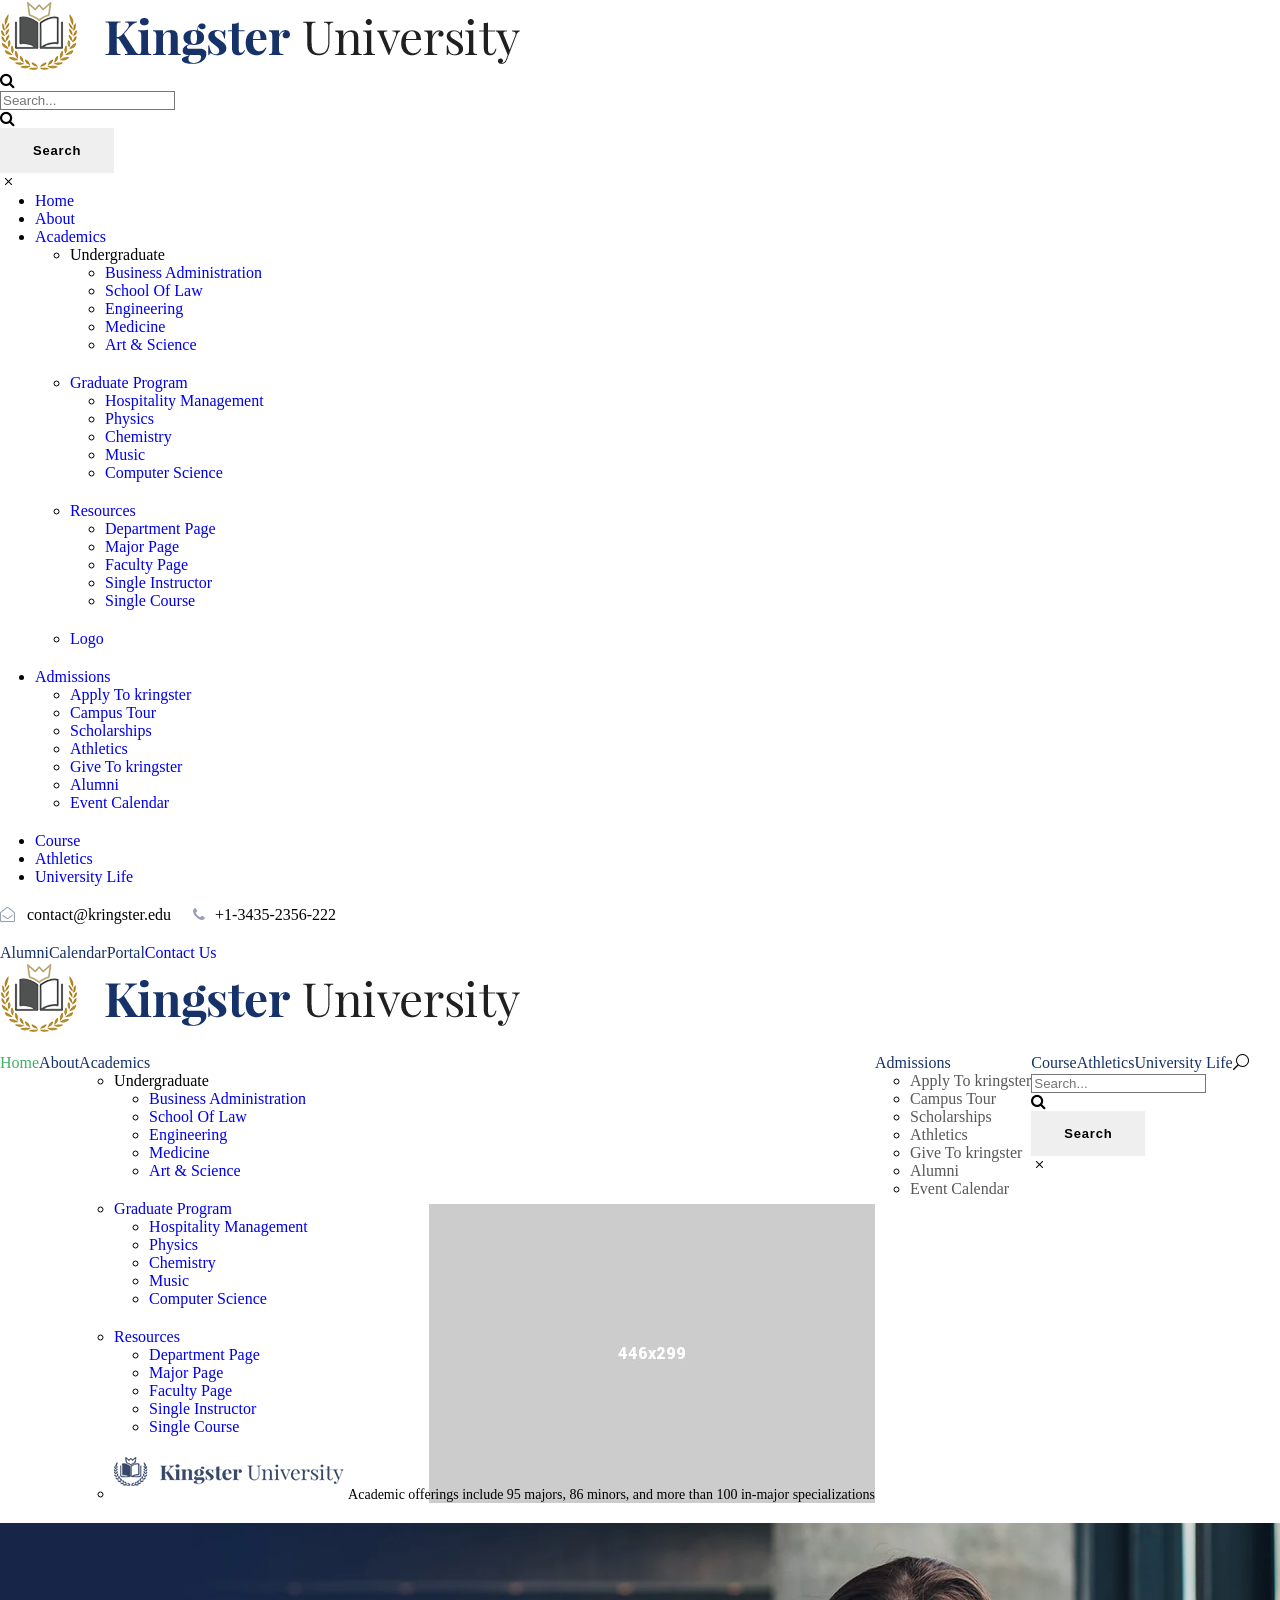
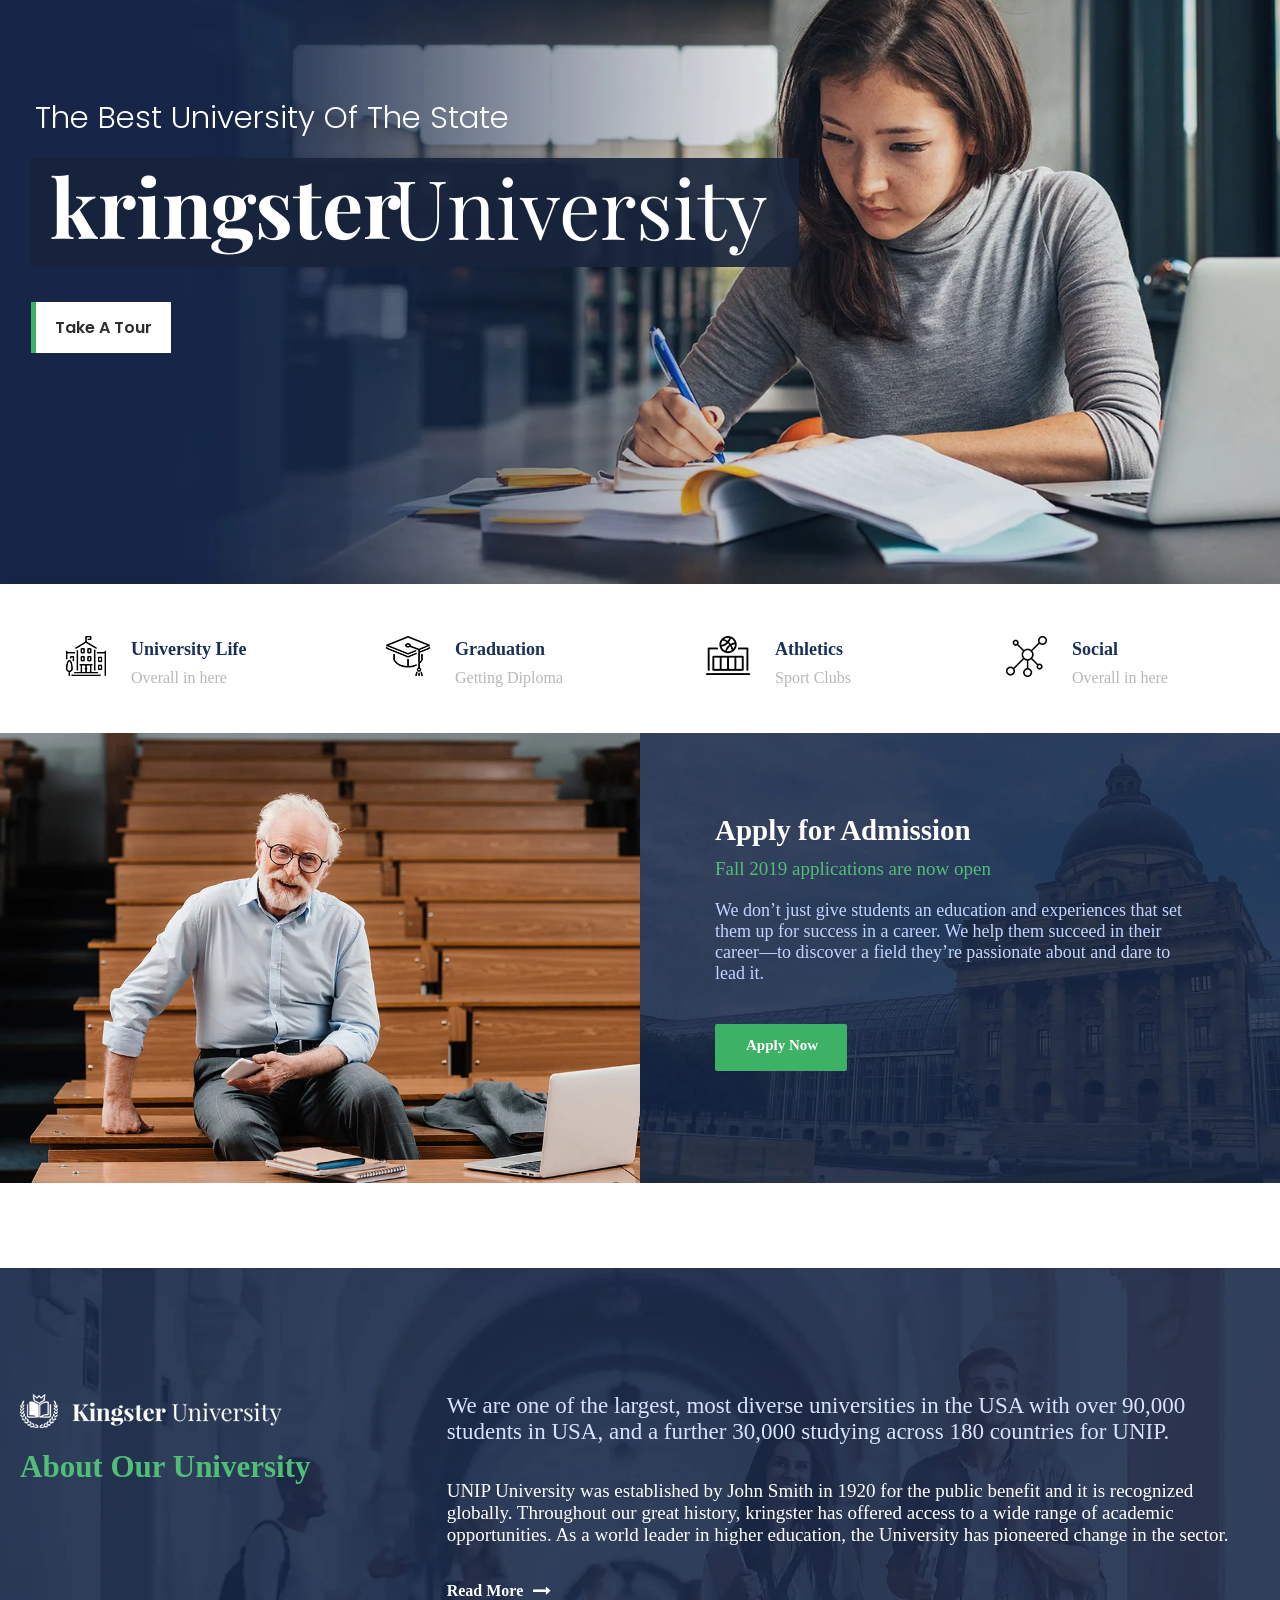
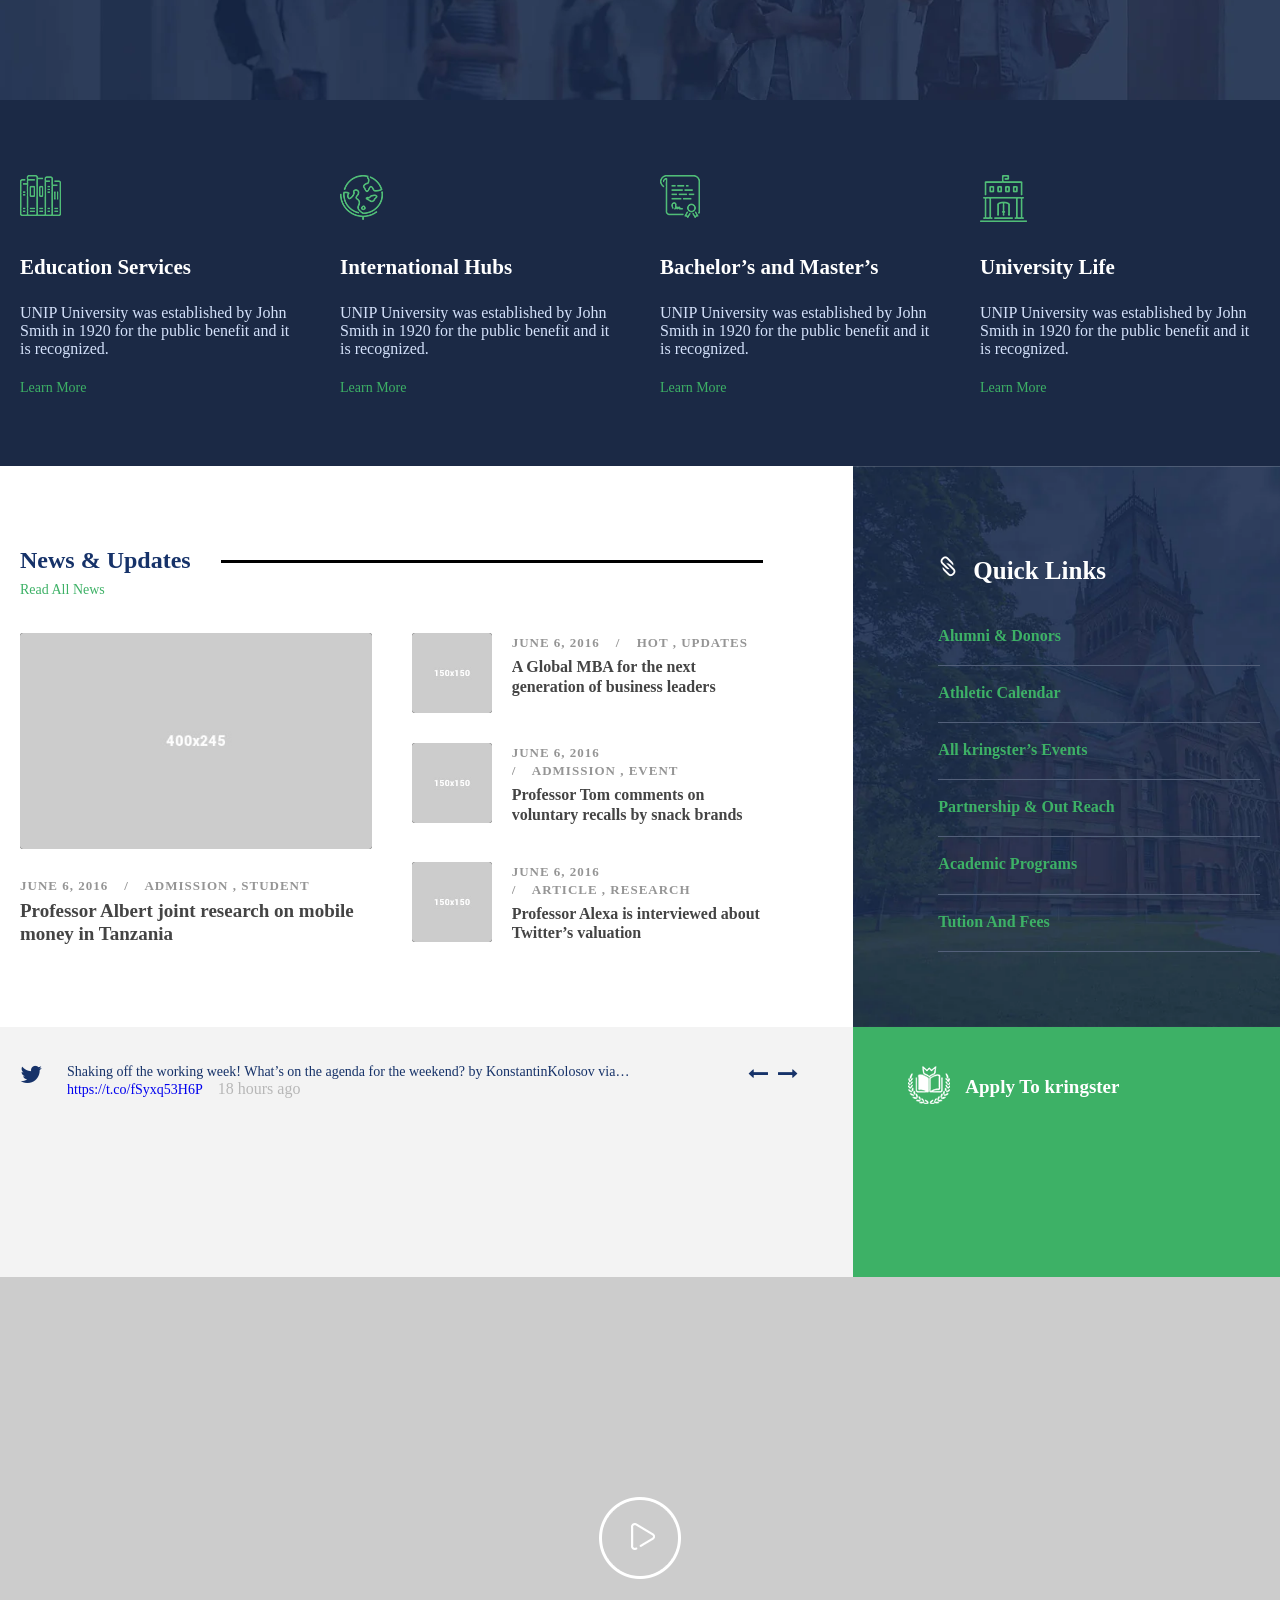
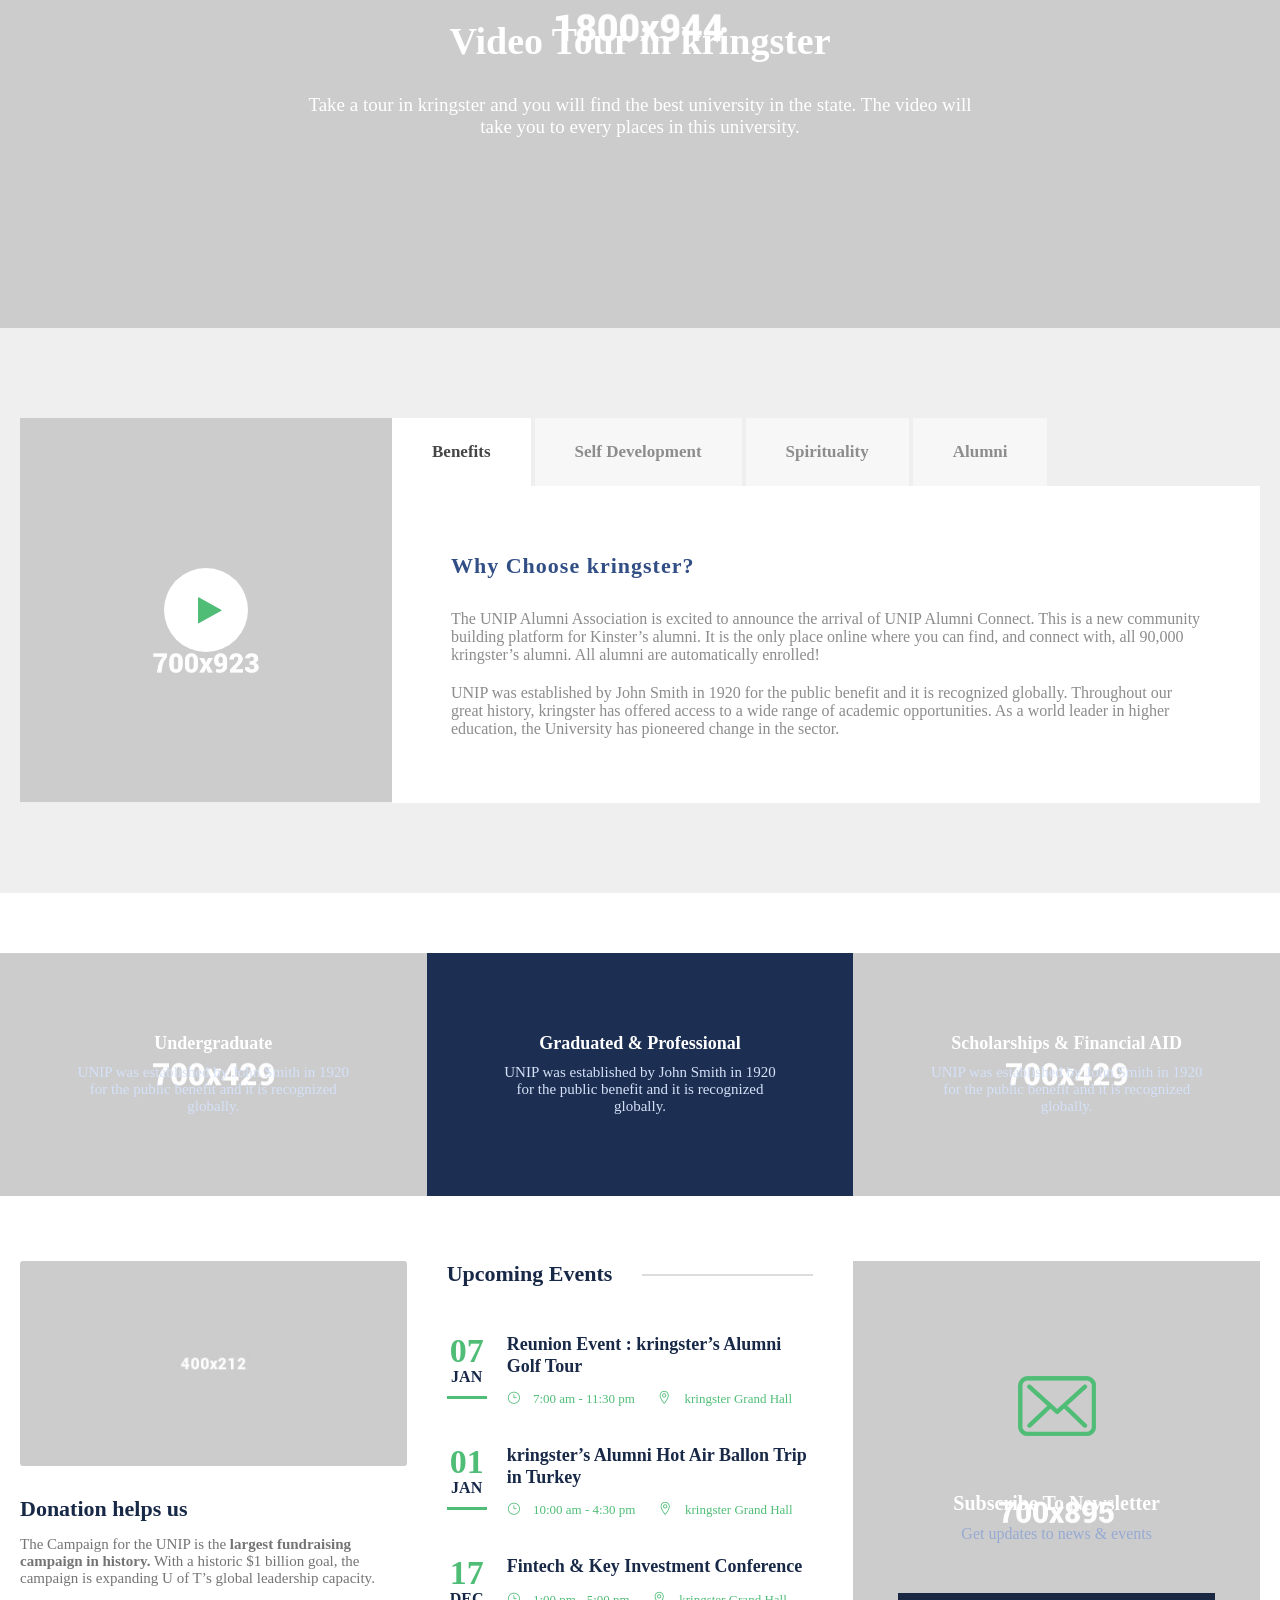
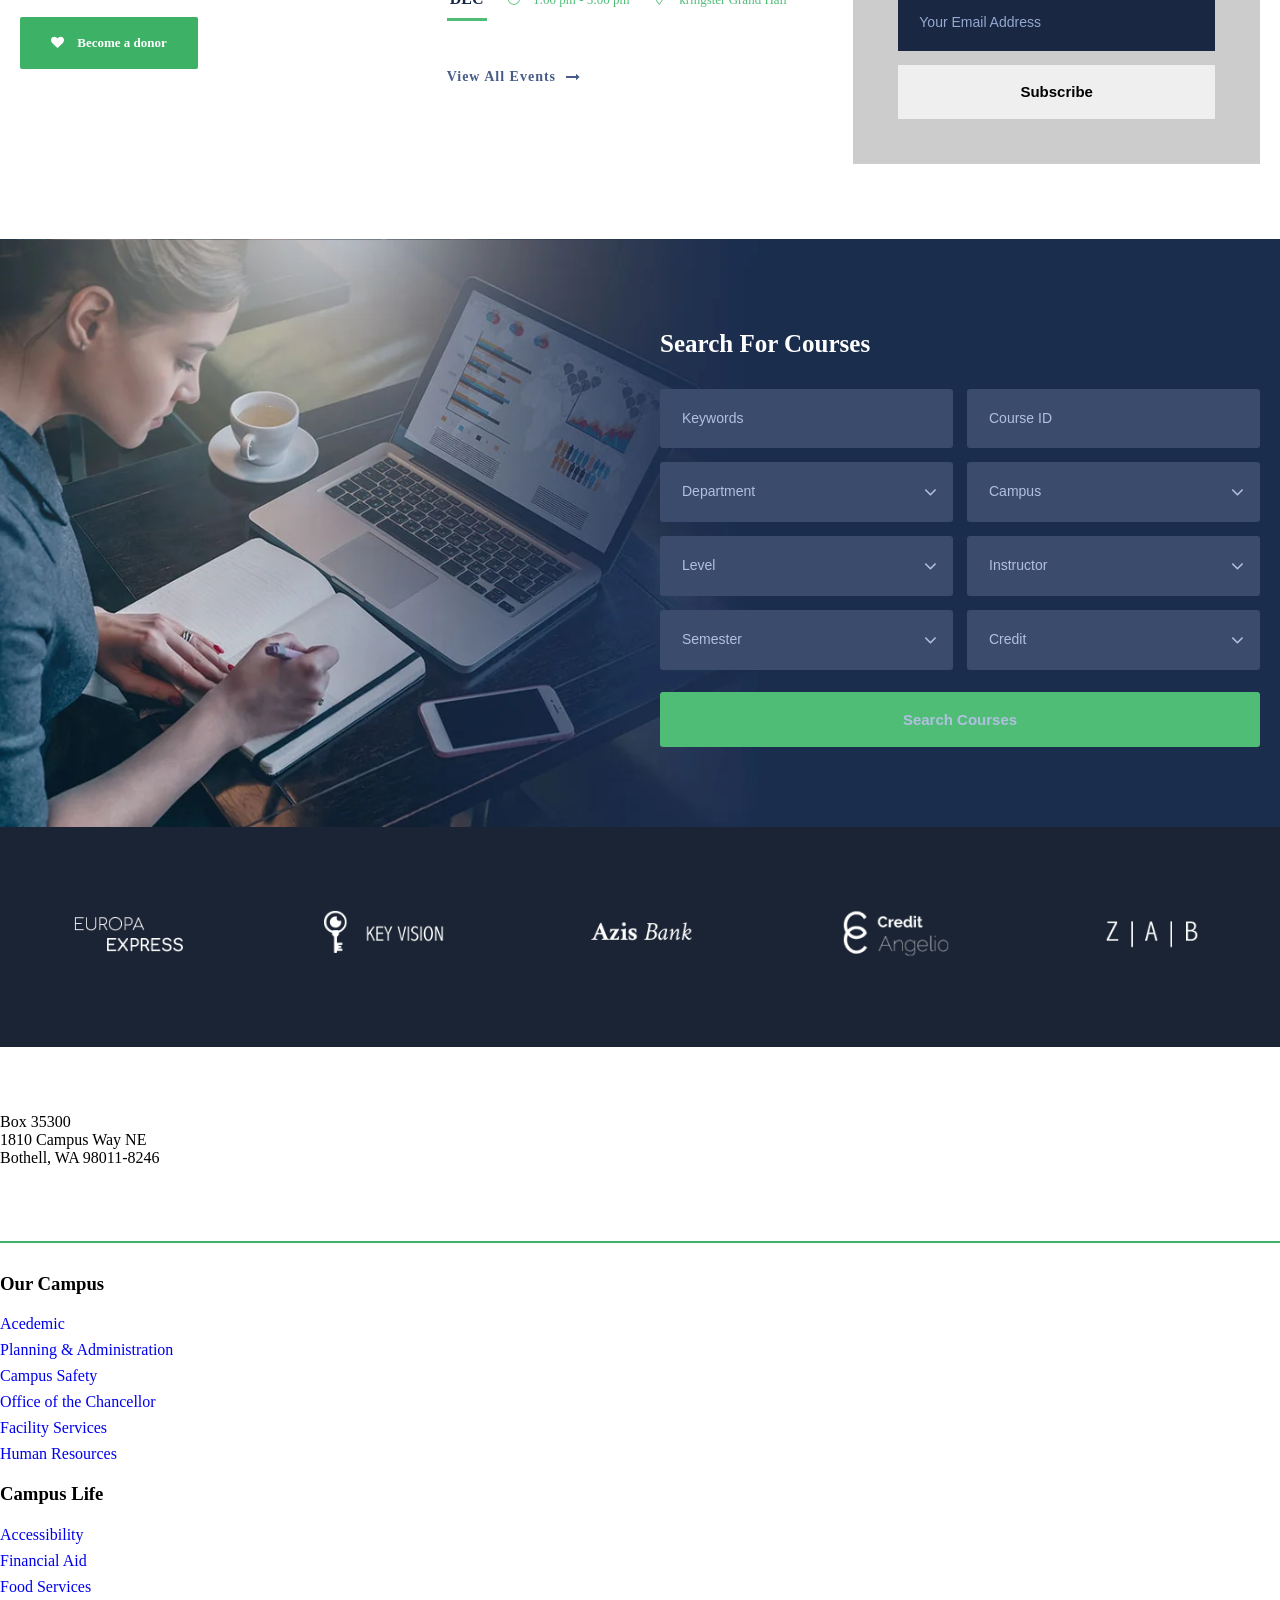
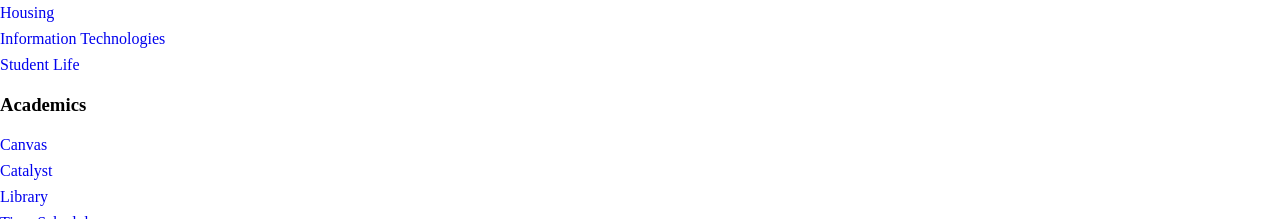
==== commit 01e25f88: "updated text at the homepage" ====
--- a/kingster/index.html
+++ b/kingster/index.html
@@ -10,38 +10,38 @@
     <link rel='stylesheet' href='plugins/goodlayers-core/include/css/page-builder.css' type='text/css' media='all' />
     <link rel='stylesheet' href='plugins/revslider/public/assets/css/settings.css' type='text/css' media='all' />
     <link rel='stylesheet' href='css/style-core.css' type='text/css' media='all' />
-    <link rel='stylesheet' href='css/UNIP-style-custom.css' type='text/css' media='all' />
+    <link rel='stylesheet' href='css/unip-style-custom.css' type='text/css' media='all' />
 
     <link href="https://fonts.googleapis.com/css?family=Playfair+Display:700%2C400" rel="stylesheet" property="stylesheet" type="text/css" media="all">
     <link rel='stylesheet' href='https://fonts.googleapis.com/css?family=Poppins%3A100%2C100italic%2C200%2C200italic%2C300%2C300italic%2Cregular%2Citalic%2C500%2C500italic%2C600%2C600italic%2C700%2C700italic%2C800%2C800italic%2C900%2C900italic%7CABeeZee%3Aregular%2Citalic&amp;subset=latin%2Clatin-ext%2Cdevanagari&amp;ver=5.0.3' type='text/css' media='all' />
 
 </head>
-<body class="home page-template-default page page-id-2039 gdlr-core-body woocommerce-no-js tribe-no-js UNIP-body UNIP-body-front UNIP-full  UNIP-with-sticky-navigation  UNIP-blockquote-style-1 gdlr-core-link-to-lightbox">
-    <div class="UNIP-mobile-header-wrap">
-        <div class="UNIP-mobile-header UNIP-header-background UNIP-style-slide UNIP-sticky-mobile-navigation " id="UNIP-mobile-header">
-            <div class="UNIP-mobile-header-container UNIP-container clearfix">
-                <div class="UNIP-logo  UNIP-item-pdlr">
-                    <div class="UNIP-logo-inner">
+<body class="home page-template-default page page-id-2039 gdlr-core-body woocommerce-no-js tribe-no-js kringster-body kringster-body-front kringster-full  kringster-with-sticky-navigation  kringster-blockquote-style-1 gdlr-core-link-to-lightbox">
+    <div class="kringster-mobile-header-wrap">
+        <div class="kringster-mobile-header kringster-header-background kringster-style-slide kringster-sticky-mobile-navigation " id="kringster-mobile-header">
+            <div class="kringster-mobile-header-container kringster-container clearfix">
+                <div class="kringster-logo  kringster-item-pdlr">
+                    <div class="kringster-logo-inner">
                         <a class="" href="index.html"><img src="images/logo.png" alt="" /></a>
                     </div>
                 </div>
-                <div class="UNIP-mobile-menu-right">
-                    <div class="UNIP-main-menu-search" id="UNIP-mobile-top-search"><i class="fa fa-search"></i></div>
-                    <div class="UNIP-top-search-wrap">
-                        <div class="UNIP-top-search-close"></div>
-                        <div class="UNIP-top-search-row">
-                            <div class="UNIP-top-search-cell">
+                <div class="kringster-mobile-menu-right">
+                    <div class="kringster-main-menu-search" id="kringster-mobile-top-search"><i class="fa fa-search"></i></div>
+                    <div class="kringster-top-search-wrap">
+                        <div class="kringster-top-search-close"></div>
+                        <div class="kringster-top-search-row">
+                            <div class="kringster-top-search-cell">
                                 <form role="search" method="get" class="search-form" action="#">
-                                    <input type="text" class="search-field UNIP-title-font" placeholder="Search..." value="" name="s">
-                                    <div class="UNIP-top-search-submit"><i class="fa fa-search"></i></div>
+                                    <input type="text" class="search-field kringster-title-font" placeholder="Search..." value="" name="s">
+                                    <div class="kringster-top-search-submit"><i class="fa fa-search"></i></div>
                                     <input type="submit" class="search-submit" value="Search">
-                                    <div class="UNIP-top-search-close"><i class="icon_close"></i></div>
+                                    <div class="kringster-top-search-close"><i class="icon_close"></i></div>
                                 </form>
                             </div>
                         </div>
                     </div>
-                    <div class="UNIP-mobile-menu"><a class="UNIP-mm-menu-button UNIP-mobile-menu-button UNIP-mobile-button-hamburger" href="#UNIP-mobile-menu"><span></span></a>
-                        <div class="UNIP-mm-menu-wrap UNIP-navigation-font" id="UNIP-mobile-menu" data-slide="right">
+                    <div class="kringster-mobile-menu"><a class="kringster-mm-menu-button kringster-mobile-menu-button kringster-mobile-button-hamburger" href="#kringster-mobile-menu"><span></span></a>
+                        <div class="kringster-mm-menu-wrap kringster-navigation-font" id="kringster-mobile-menu" data-slide="right">
                             <ul id="menu-main-navigation" class="m-menu">
                                 <li class="menu-item menu-item-home current-menu-item menu-item-has-children"><a href="index.html">Home</a>
                                     <!-- <ul class="sub-menu">
@@ -155,13 +155,13 @@
                                         <li class="menu-item"><a href="#">Logo</a></li>
                                     </ul>
                                 </li>
-                                <li class="menu-item menu-item-has-children"><a href="apply-to-UNIP.html">Admissions</a>
+                                <li class="menu-item menu-item-has-children"><a href="apply-to-kringster.html">Admissions</a>
                                     <ul class="sub-menu">
-                                        <li class="menu-item"><a href="apply-to-UNIP.html">Apply To UNIP</a></li>
+                                        <li class="menu-item"><a href="apply-to-kringster.html">Apply To kringster</a></li>
                                         <li class="menu-item"><a href="campus-tour.html">Campus Tour</a></li>
                                         <li class="menu-item"><a href="scholarships.html">Scholarships</a></li>
                                         <li class="menu-item"><a href="athletics.html">Athletics</a></li>
-                                        <li class="menu-item"><a href="give-to-UNIP.html">Give To UNIP</a></li>
+                                        <li class="menu-item"><a href="give-to-kringster.html">Give To kringster</a></li>
                                         <li class="menu-item"><a href="alumni.html">Alumni</a></li>
                                         <li class="menu-item"><a href="event-calendar.html">Event Calendar</a></li>
                                     </ul>
@@ -181,42 +181,42 @@
             </div>
         </div>
     </div>
-    <div class="UNIP-body-outer-wrapper ">
-        <div class="UNIP-body-wrapper clearfix  UNIP-with-frame">
-            <div class="UNIP-top-bar">
-                <div class="UNIP-top-bar-background"></div>
-                <div class="UNIP-top-bar-container UNIP-container ">
-                    <div class="UNIP-top-bar-container-inner clearfix">
-                        <div class="UNIP-top-bar-left UNIP-item-pdlr"><i class="fa fa-envelope-open-o" id="i_fd84_0"></i> contact@unip.edu <i class="fa fa-phone" id="i_fd84_1"></i> +1-3435-2356-222</div>
-                        <div class="UNIP-top-bar-right UNIP-item-pdlr">
-                            <ul id="UNIP-top-bar-menu" class="sf-menu UNIP-top-bar-menu UNIP-top-bar-right-menu">
-                                <li class="menu-item UNIP-normal-menu"><a href="#">Alumni</a></li>
-                                <li class="menu-item UNIP-normal-menu"><a href="#">Calendar</a></li>
-                                <li class="menu-item UNIP-normal-menu"><a href="#">Portal</a></li>
+    <div class="kringster-body-outer-wrapper ">
+        <div class="kringster-body-wrapper clearfix  kringster-with-frame">
+            <div class="kringster-top-bar">
+                <div class="kringster-top-bar-background"></div>
+                <div class="kringster-top-bar-container kringster-container ">
+                    <div class="kringster-top-bar-container-inner clearfix">
+                        <div class="kringster-top-bar-left kringster-item-pdlr"><i class="fa fa-envelope-open-o" id="i_fd84_0"></i> contact@kringster.edu <i class="fa fa-phone" id="i_fd84_1"></i> +1-3435-2356-222</div>
+                        <div class="kringster-top-bar-right kringster-item-pdlr">
+                            <ul id="kringster-top-bar-menu" class="sf-menu kringster-top-bar-menu kringster-top-bar-right-menu">
+                                <li class="menu-item kringster-normal-menu"><a href="#">Alumni</a></li>
+                                <li class="menu-item kringster-normal-menu"><a href="#">Calendar</a></li>
+                                <li class="menu-item kringster-normal-menu"><a href="#">Portal</a></li>
                             </ul>
-                            <div class="UNIP-top-bar-right-social"></div><a class="UNIP-top-bar-right-button" href="contact.html" target="_blank">Contact Us</a></div>
+                            <div class="kringster-top-bar-right-social"></div><a class="kringster-top-bar-right-button" href="contact.html" target="_blank">Contact Us</a></div>
                     </div>
                 </div>
             </div>
-            <header class="UNIP-header-wrap UNIP-header-style-plain  UNIP-style-menu-right UNIP-sticky-navigation UNIP-style-fixed" data-navigation-offset="75px">
-                <div class="UNIP-header-background"></div>
-                <div class="UNIP-header-container  UNIP-container">
-                    <div class="UNIP-header-container-inner clearfix">
-                        <div class="UNIP-logo  UNIP-item-pdlr">
-                            <div class="UNIP-logo-inner">
+            <header class="kringster-header-wrap kringster-header-style-plain  kringster-style-menu-right kringster-sticky-navigation kringster-style-fixed" data-navigation-offset="75px">
+                <div class="kringster-header-background"></div>
+                <div class="kringster-header-container  kringster-container">
+                    <div class="kringster-header-container-inner clearfix">
+                        <div class="kringster-logo  kringster-item-pdlr">
+                            <div class="kringster-logo-inner">
                                 <a class="" href="index.html"><img src="images/logo.png" alt="" /></a>
                             </div>
                         </div>
-                        <div class="UNIP-navigation UNIP-item-pdlr clearfix ">
-                            <div class="UNIP-main-menu" id="UNIP-main-menu">
+                        <div class="kringster-navigation kringster-item-pdlr clearfix ">
+                            <div class="kringster-main-menu" id="kringster-main-menu">
                                 <ul id="menu-main-navigation-1" class="sf-menu">
-                                    <li class="menu-item menu-item-home current-menu-item menu-item-has-children UNIP-normal-menu"><a href="index.html" class="sf-with-ul-pre">Home</a>
+                                    <li class="menu-item menu-item-home current-menu-item menu-item-has-children kringster-normal-menu"><a href="index.html" class="sf-with-ul-pre">Home</a>
                                         <!-- <ul class="sub-menu">
                                             <li class="menu-item menu-item-home" data-size="60"><a href="index.html">Homepage 1</a></li>
                                             <li class="menu-item" data-size="60"><a href="homepage-2.html">Homepage 2</a></li>
                                         </ul> -->
                                     </li>
-                                    <li class="menu-item menu-item-has-children UNIP-normal-menu"><a href="about-us.html">About</a></a>
+                                    <li class="menu-item menu-item-has-children kringster-normal-menu"><a href="about-us.html">About</a></a>
                                         <!-- <ul class="sub-menu">
                                             <li class="menu-item" data-size="60"><a href="about-us.html">About KU</a></li>
                                             <li class="menu-item menu-item-has-children" data-size="60"><a href="blog-full-right-sidebar-with-frame.html" class="sf-with-ul-pre">Blog</a>
@@ -290,7 +290,7 @@
                                             <li class="menu-item" data-size="60"><a href="404.html">404 Page</a></li>
                                         </ul> -->
                                     </li>
-                                    <li class="menu-item menu-item-has-children UNIP-mega-menu"><a href="bachelor-of-science-in-business-administration.html" class="sf-with-ul-pre">Academics</a>
+                                    <li class="menu-item menu-item-has-children kringster-mega-menu"><a href="bachelor-of-science-in-business-administration.html" class="sf-with-ul-pre">Academics</a>
                                         <div class="sf-mega sf-mega-full megaimg">
                                             <ul class="sub-menu">
                                                 <li class="menu-item menu-item-has-children" data-size="15"><a class="sf-with-ul-pre">Undergraduate</a>
@@ -321,44 +321,44 @@
                                                     </ul>
                                                 </li>
                                                 <li class="menu-item" data-size="15">
-                                                    <div class="UNIP-mega-menu-section-content"><img src="upload/mega-menu-logo.png" id="img_fd84_0" alt="" /> <span id="span_fd84_0">Academic offerings include 95 majors, 86 minors, and more than 100 in-major specializations</span></div>
+                                                    <div class="kringster-mega-menu-section-content"><img src="upload/mega-menu-logo.png" id="img_fd84_0" alt="" /> <span id="span_fd84_0">Academic offerings include 95 majors, 86 minors, and more than 100 in-major specializations</span></div>
                                                 </li>
                                             </ul>
                                         </div>
                                     </li>
-                                    <li class="menu-item menu-item-has-children UNIP-normal-menu"><a href="apply-to-UNIP.html" class="sf-with-ul-pre">Admissions</a>
+                                    <li class="menu-item menu-item-has-children kringster-normal-menu"><a href="apply-to-kringster.html" class="sf-with-ul-pre">Admissions</a>
                                         <ul class="sub-menu">
-                                            <li class="menu-item" data-size="60"><a href="apply-to-UNIP.html">Apply To UNIP</a></li>
+                                            <li class="menu-item" data-size="60"><a href="apply-to-kringster.html">Apply To kringster</a></li>
                                             <li class="menu-item" data-size="60"><a href="campus-tour.html">Campus Tour</a></li>
                                             <li class="menu-item" data-size="60"><a href="scholarships.html">Scholarships</a></li>
                                             <li class="menu-item" data-size="60"><a href="athletics.html">Athletics</a></li>
-                                            <li class="menu-item" data-size="60"><a href="give-to-UNIP.html">Give To UNIP</a></li>
+                                            <li class="menu-item" data-size="60"><a href="give-to-kringster.html">Give To kringster</a></li>
                                             <li class="menu-item" data-size="60"><a href="alumni.html">Alumni</a></li>
                                             <li class="menu-item" data-size="60"><a href="event-calendar.html">Event Calendar</a></li>
                                         </ul>
                                     </li>
-                                    <li class="menu-item menu-item-has-children UNIP-normal-menu"><a href="course-list-2.html">Course</a>
+                                    <li class="menu-item menu-item-has-children kringster-normal-menu"><a href="course-list-2.html">Course</a>
                                         <!-- <ul class="sub-menu">
                                             <li class="menu-item" data-size="60"><a href="course-list-1.html">Course List 1</a></li>
                                             <li class="menu-item" data-size="60"><a href="course-list-2.html">Course List 2</a></li>
                                         </ul> -->
                                     </li>
-                                    <li class="menu-item UNIP-normal-menu"><a href="athletics.html">Athletics</a></li>
-                                    <li class="menu-item UNIP-normal-menu"><a href="university-life.html">University Life</a></li>
+                                    <li class="menu-item kringster-normal-menu"><a href="athletics.html">Athletics</a></li>
+                                    <li class="menu-item kringster-normal-menu"><a href="university-life.html">University Life</a></li>
                                 </ul>
-                                <div class="UNIP-navigation-slide-bar" id="UNIP-navigation-slide-bar"></div>
-                            </div>
-                            <div class="UNIP-main-menu-right-wrap clearfix ">
-                                <div class="UNIP-main-menu-search" id="UNIP-top-search"><i class="icon_search"></i></div>
-                                <div class="UNIP-top-search-wrap">
-                                    <div class="UNIP-top-search-close"></div>
-                                    <div class="UNIP-top-search-row">
-                                        <div class="UNIP-top-search-cell">
+                                <div class="kringster-navigation-slide-bar" id="kringster-navigation-slide-bar"></div>
+                            </div>
+                            <div class="kringster-main-menu-right-wrap clearfix ">
+                                <div class="kringster-main-menu-search" id="kringster-top-search"><i class="icon_search"></i></div>
+                                <div class="kringster-top-search-wrap">
+                                    <div class="kringster-top-search-close"></div>
+                                    <div class="kringster-top-search-row">
+                                        <div class="kringster-top-search-cell">
                                             <form role="search" method="get" class="search-form" action="#">
-                                                <input type="text" class="search-field UNIP-title-font" placeholder="Search..." value="" name="s">
-                                                <div class="UNIP-top-search-submit"><i class="fa fa-search"></i></div>
+                                                <input type="text" class="search-field kringster-title-font" placeholder="Search..." value="" name="s">
+                                                <div class="kringster-top-search-submit"><i class="fa fa-search"></i></div>
                                                 <input type="submit" class="search-submit" value="Search">
-                                                <div class="UNIP-top-search-close"><i class="icon_close"></i></div>
+                                                <div class="kringster-top-search-close"><i class="icon_close"></i></div>
                                             </form>
                                         </div>
                                     </div>
@@ -368,7 +368,7 @@
                     </div>
                 </div>
             </header>
-            <div class="UNIP-page-wrapper" id="UNIP-page-wrapper">
+            <div class="kringster-page-wrapper" id="kringster-page-wrapper">
                 <div class="gdlr-core-page-builder-body">
                     <div class="gdlr-core-pbf-wrapper " style="padding: 0px 0px 0px 0px;">
                         <div class="gdlr-core-pbf-background-wrap" style="background-color: #192f59 ;"></div>
@@ -383,12 +383,12 @@
                                                     <li data-index="rs-3" data-transition="fade" data-slotamount="default" data-hideafterloop="0" data-hideslideonmobile="off" data-easein="default" data-easeout="default" data-masterspeed="300" data-thumb="upload/slider-1-2-100x50.jpg" data-rotate="0" data-saveperformance="off" data-title="Slide" data-param1="" data-param2="" data-param3="" data-param4="" data-param5="" data-param6="" data-param7="" data-param8="" data-param9="" data-param10="" data-description=""> <img src="upload/slider-1-2.webp" alt="" title="slider-1-2" width="1800" height="1119" data-bgposition="center center" data-bgfit="cover" data-bgrepeat="no-repeat" class="rev-slidebg" data-no-retina>
                                                         <div class="tp-caption   tp-resizeme" id="slide-3-layer-1" data-x="38" data-y="center" data-voffset="-146" data-width="['auto']" data-height="['auto']" data-type="text" data-responsive_offset="on" data-frames='[{"delay":10,"speed":300,"frame":"0","from":"x:-50px;opacity:0;","to":"o:1;","ease":"Power3.easeInOut"},{"delay":"wait","speed":300,"frame":"999","to":"opacity:0;","ease":"Power3.easeInOut"}]' data-textAlign="['inherit','inherit','inherit','inherit']" data-paddingtop="[0,0,0,0]" data-paddingright="[0,0,0,0]" data-paddingbottom="[0,0,0,0]" data-paddingleft="[0,0,0,0]" style="z-index: 5; white-space: nowrap; font-size: 33px; line-height: 33px; font-weight: 300; color: #ffffff; letter-spacing: 0px;font-family:Poppins;">The Best University Of The State</div>
                                                         <div class="tp-caption tp-shape tp-shapewrapper  tp-resizeme" id="slide-3-layer-4" data-x="33" data-y="center" data-voffset="-44" data-width="['830']" data-height="['118']" data-type="shape" data-responsive_offset="on" data-frames='[{"delay":330,"speed":300,"frame":"0","from":"opacity:0;","to":"o:1;","ease":"Power3.easeInOut"},{"delay":"wait","speed":300,"frame":"999","to":"opacity:0;","ease":"Power3.easeInOut"}]' data-textAlign="['inherit','inherit','inherit','inherit']" data-paddingtop="[0,0,0,0]" data-paddingright="[0,0,0,0]" data-paddingbottom="[0,0,0,0]" data-paddingleft="[0,0,0,0]" style="z-index: 6;background-color:rgba(24,36,59,0.9);border-radius:3px 3px 3px 3px;"></div>
-                                                        <div class="tp-caption   tp-resizeme" id="slide-3-layer-2" data-x="55" data-y="center" data-voffset="-52" data-width="['auto']" data-height="['auto']" data-type="text" data-responsive_offset="on" data-frames='[{"delay":360,"speed":300,"frame":"0","from":"opacity:0;","to":"o:1;","ease":"Power3.easeInOut"},{"delay":"wait","speed":300,"frame":"999","to":"opacity:0;","ease":"Power3.easeInOut"}]' data-textAlign="['inherit','inherit','inherit','inherit']" data-paddingtop="[0,0,0,0]" data-paddingright="[0,0,0,0]" data-paddingbottom="[0,0,0,0]" data-paddingleft="[0,0,0,0]" style="z-index: 7; white-space: nowrap; font-size: 88px; line-height: 88px; font-weight: 700; color: #ffffff; letter-spacing: 0px;font-family:Playfair Display;">UNIP</div>
+                                                        <div class="tp-caption   tp-resizeme" id="slide-3-layer-2" data-x="55" data-y="center" data-voffset="-52" data-width="['auto']" data-height="['auto']" data-type="text" data-responsive_offset="on" data-frames='[{"delay":360,"speed":300,"frame":"0","from":"opacity:0;","to":"o:1;","ease":"Power3.easeInOut"},{"delay":"wait","speed":300,"frame":"999","to":"opacity:0;","ease":"Power3.easeInOut"}]' data-textAlign="['inherit','inherit','inherit','inherit']" data-paddingtop="[0,0,0,0]" data-paddingright="[0,0,0,0]" data-paddingbottom="[0,0,0,0]" data-paddingleft="[0,0,0,0]" style="z-index: 7; white-space: nowrap; font-size: 88px; line-height: 88px; font-weight: 700; color: #ffffff; letter-spacing: 0px;font-family:Playfair Display;">kringster</div>
                                                         <div class="tp-caption   tp-resizeme" id="slide-3-layer-3" data-x="423" data-y="center" data-voffset="-51" data-width="['auto']" data-height="['auto']" data-type="text" data-responsive_offset="on" data-frames='[{"delay":360,"speed":300,"frame":"0","from":"opacity:0;","to":"o:1;","ease":"Power3.easeInOut"},{"delay":"wait","speed":300,"frame":"999","to":"opacity:0;","ease":"Power3.easeInOut"}]' data-textAlign="['inherit','inherit','inherit','inherit']" data-paddingtop="[0,0,0,0]" data-paddingright="[0,0,0,0]" data-paddingbottom="[0,0,0,0]" data-paddingleft="[0,0,0,0]" style="z-index: 8; white-space: nowrap; font-size: 88px; line-height: 88px; font-weight: 400; color: #ffffff; letter-spacing: 0px;font-family:Playfair Display;">University</div>
                                                         <div class="tp-caption rev-btn rev-hiddenicon " id="slide-3-layer-6" data-x="34" data-y="center" data-voffset="80" data-width="['auto']" data-height="['auto']" data-type="button" data-responsive_offset="on" data-frames='[{"delay":660,"speed":300,"frame":"0","from":"x:-50px;opacity:0;","to":"o:1;","ease":"Power3.easeInOut"},{"delay":"wait","speed":300,"frame":"999","to":"opacity:0;","ease":"Power3.easeInOut"},{"frame":"hover","speed":"0","ease":"Linear.easeNone","to":"o:1;rX:0;rY:0;rZ:0;z:0;","style":"c:rgb(1,61,135);bg:rgba(255,255,255,1);bw:0 0 0 5px;"}]' data-textAlign="['inherit','inherit','inherit','inherit']" data-paddingtop="[19,19,19,19]" data-paddingright="[21,21,21,21]" data-paddingbottom="[19,19,19,19]" data-paddingleft="[21,21,21,21]" style="z-index: 9; white-space: nowrap; font-size: 17px; line-height: 16px; font-weight: 600; color: #2d2d2d; letter-spacing: 0px;font-family:Poppins;background-color:rgb(255,255,255);border-color:rgb(61,177,102);border-style:solid;border-width:0px 0px 0px 5px;outline:none;box-shadow:none;box-sizing:border-box;-moz-box-sizing:border-box;-webkit-box-sizing:border-box;cursor:pointer;">Take A Tour</div>
                                                     </li>
                                                     <li data-index="rs-1" data-transition="fade" data-slotamount="default" data-hideafterloop="0" data-hideslideonmobile="off" data-easein="default" data-easeout="default" data-masterspeed="300" data-thumb="upload/slider-2-100x50.jpg" data-rotate="0" data-saveperformance="off" data-title="Slide" data-param1="" data-param2="" data-param3="" data-param4="" data-param5="" data-param6="" data-param7="" data-param8="" data-param9="" data-param10="" data-description=""> <img src="upload/slider-2.webp" alt="" title="slider-2" width="1800" height="1119" data-bgposition="center center" data-bgfit="cover" data-bgrepeat="no-repeat" class="rev-slidebg" data-no-retina>
-                                                        <div class="tp-caption   tp-resizeme" id="slide-1-layer-1" data-x="36" data-y="center" data-voffset="-120" data-width="['auto']" data-height="['auto']" data-type="text" data-responsive_offset="on" data-frames='[{"delay":10,"speed":300,"frame":"0","from":"x:-50px;opacity:0;","to":"o:1;","ease":"Power3.easeInOut"},{"delay":"wait","speed":300,"frame":"999","to":"opacity:0;","ease":"Power3.easeInOut"}]' data-textAlign="['inherit','inherit','inherit','inherit']" data-paddingtop="[0,0,0,0]" data-paddingright="[0,0,0,0]" data-paddingbottom="[0,0,0,0]" data-paddingleft="[0,0,0,0]" style="z-index: 5; white-space: nowrap; font-size: 33px; line-height: 33px; font-weight: 300; color: #ffffff; letter-spacing: 0px;font-family:Poppins;">UNIP has more than</div>
+                                                        <div class="tp-caption   tp-resizeme" id="slide-1-layer-1" data-x="36" data-y="center" data-voffset="-120" data-width="['auto']" data-height="['auto']" data-type="text" data-responsive_offset="on" data-frames='[{"delay":10,"speed":300,"frame":"0","from":"x:-50px;opacity:0;","to":"o:1;","ease":"Power3.easeInOut"},{"delay":"wait","speed":300,"frame":"999","to":"opacity:0;","ease":"Power3.easeInOut"}]' data-textAlign="['inherit','inherit','inherit','inherit']" data-paddingtop="[0,0,0,0]" data-paddingright="[0,0,0,0]" data-paddingbottom="[0,0,0,0]" data-paddingleft="[0,0,0,0]" style="z-index: 5; white-space: nowrap; font-size: 33px; line-height: 33px; font-weight: 300; color: #ffffff; letter-spacing: 0px;font-family:Poppins;">kringster has more than</div>
                                                         <div class="tp-caption   tp-resizeme" id="slide-1-layer-2" data-x="33" data-y="center" data-voffset="-31" data-width="['auto']" data-height="['auto']" data-type="text" data-responsive_offset="on" data-frames='[{"delay":370,"speed":300,"frame":"0","from":"opacity:0;","to":"o:1;","ease":"Power3.easeInOut"},{"delay":"wait","speed":300,"frame":"999","to":"opacity:0;","ease":"Power3.easeInOut"}]' data-textAlign="['inherit','inherit','inherit','inherit']" data-paddingtop="[0,0,0,0]" data-paddingright="[0,0,0,0]" data-paddingbottom="[0,0,0,0]" data-paddingleft="[0,0,0,0]" style="z-index: 6; white-space: nowrap; font-size: 83px; line-height: 83px; font-weight: 600; color: #ffffff; letter-spacing: 0px;font-family:Poppins;">180 Majors & Minors</div>
                                                         <div class="tp-caption rev-btn rev-hiddenicon " id="slide-1-layer-6" data-x="34" data-y="center" data-voffset="80" data-width="['auto']" data-height="['auto']" data-type="button" data-responsive_offset="on" data-frames='[{"delay":740,"speed":300,"frame":"0","from":"x:-50px;opacity:0;","to":"o:1;","ease":"Power3.easeInOut"},{"delay":"wait","speed":300,"frame":"999","to":"opacity:0;","ease":"Power3.easeInOut"},{"frame":"hover","speed":"0","ease":"Linear.easeNone","to":"o:1;rX:0;rY:0;rZ:0;z:0;","style":"c:rgb(0,64,132);bg:rgba(255,255,255,1);bw:0 0 0 5px;"}]' data-textAlign="['inherit','inherit','inherit','inherit']" data-paddingtop="[19,19,19,19]" data-paddingright="[21,21,21,21]" data-paddingbottom="[19,19,19,19]" data-paddingleft="[21,21,21,21]" style="z-index: 7; white-space: nowrap; font-size: 17px; line-height: 16px; font-weight: 600; color: #2d2d2d; letter-spacing: 0px;font-family:Poppins;background-color:rgb(255,255,255);border-color:rgb(61,177,102);border-style:solid;border-width:0px 0px 0px 5px;outline:none;box-shadow:none;box-sizing:border-box;-moz-box-sizing:border-box;-webkit-box-sizing:border-box;cursor:pointer;">Take A Tour</div>
                                                     </li>
@@ -549,14 +549,14 @@
                                             <div class="gdlr-core-pbf-element">
                                                 <div class="gdlr-core-text-box-item gdlr-core-item-pdlr gdlr-core-item-pdb gdlr-core-left-align" id="div_1dd7_26">
                                                     <div class="gdlr-core-text-box-item-content" id="div_1dd7_27">
-                                                        <p>We are one of the largest, most diverse universities in the USA with over 90,000 students in USA, and a further 30,000 studying across 180 countries for UNIP University.</p>
+                                                        <p>We are one of the largest, most diverse universities in the USA with over 90,000 students in USA, and a further 30,000 studying across 180 countries for UNIP.</p>
                                                     </div>
                                                 </div>
                                             </div>
                                             <div class="gdlr-core-pbf-element">
                                                 <div class="gdlr-core-text-box-item gdlr-core-item-pdlr gdlr-core-item-pdb gdlr-core-left-align" id="div_1dd7_28">
                                                     <div class="gdlr-core-text-box-item-content" id="div_1dd7_29">
-                                                        <p>UNIP University was established by John Smith in 1920 for the public benefit and it is recognized globally. Throughout our great history, UNIP has offered access to a wide range of academic opportunities. As a world leader in higher education, the University has pioneered change in the sector.</p>
+                                                        <p>UNIP University was established by John Smith in 1920 for the public benefit and it is recognized globally. Throughout our great history, kringster has offered access to a wide range of academic opportunities. As a world leader in higher education, the University has pioneered change in the sector.</p>
                                                     </div>
                                                 </div>
                                             </div>
@@ -627,7 +627,7 @@
                                 <div class="gdlr-core-pbf-column gdlr-core-column-15" id="gdlr-core-column-7">
                                     <div class="gdlr-core-pbf-column-content-margin gdlr-core-js ">
                                         <div class="gdlr-core-pbf-column-content clearfix gdlr-core-js ">
-                                            <div class="gdlr-core-pbf-element">
+                                            <div class="gdlr-core-pbf-element"  >
                                                 <div class="gdlr-core-column-service-item gdlr-core-item-pdb  gdlr-core-left-align gdlr-core-column-service-icon-top gdlr-core-no-caption gdlr-core-item-pdlr" id="div_1dd7_41">
                                                     <div class="gdlr-core-column-service-media gdlr-core-media-image" id="div_1dd7_42"><img src="upload/col-icon-4.png" alt="" width="47" height="47" title="col-icon-4" /></div>
                                                     <div class="gdlr-core-column-service-content-wrapper">
@@ -802,7 +802,7 @@
                                             <div class="gdlr-core-pbf-element">
                                                 <div class="gdlr-core-title-item gdlr-core-item-pdb clearfix  gdlr-core-left-align gdlr-core-title-item-caption-top gdlr-core-item-pdlr"  id="gdlr-core-title-item-id-51281">
                                                     <div class="gdlr-core-title-item-title-wrap clearfix">
-                                                        <h3 class="gdlr-core-title-item-title gdlr-core-skin-title " id="h3_1dd7_18"><a href="#" target="_self" >All UNIP’s Events</a></h3></div>
+                                                        <h3 class="gdlr-core-title-item-title gdlr-core-skin-title " id="h3_1dd7_18"><a href="#" target="_self" >All kringster’s Events</a></h3></div>
                                                 </div>
                                             </div>
                                             <div class="gdlr-core-pbf-element">
@@ -917,7 +917,7 @@
                                                     <div class="gdlr-core-column-service-media gdlr-core-media-image" id="div_1dd7_71"><img src="upload/apply-logo.png" alt="" width="42" height="39" title="apply-logo" /></div>
                                                     <div class="gdlr-core-column-service-content-wrapper">
                                                         <div class="gdlr-core-column-service-title-wrap">
-                                                            <h3 class="gdlr-core-column-service-title gdlr-core-skin-title" id="h3_1dd7_22">Apply To UNIP</h3></div>
+                                                            <h3 class="gdlr-core-column-service-title gdlr-core-skin-title" id="h3_1dd7_22">Apply To kringster</h3></div>
                                                     </div>
                                                 </div>
                                             </div>
@@ -944,13 +944,13 @@
                                 <div class="gdlr-core-pbf-element">
                                     <div class="gdlr-core-title-item gdlr-core-item-pdb clearfix  gdlr-core-center-align gdlr-core-title-item-caption-top gdlr-core-item-pdlr">
                                         <div class="gdlr-core-title-item-title-wrap clearfix">
-                                            <h3 class="gdlr-core-title-item-title gdlr-core-skin-title " id="h3_1dd7_23">Video Tour in UNIP</h3></div>
+                                            <h3 class="gdlr-core-title-item-title gdlr-core-skin-title " id="h3_1dd7_23">Video Tour in kringster</h3></div>
                                     </div>
                                 </div>
                                 <div class="gdlr-core-pbf-element">
                                     <div class="gdlr-core-text-box-item gdlr-core-item-pdlr gdlr-core-item-pdb gdlr-core-center-align" id="div_1dd7_77">
                                         <div class="gdlr-core-text-box-item-content" id="div_1dd7_78">
-                                            <p>Take a tour in UNIP and you will find the best university in the state. The video will take you to every places in this university.</p>
+                                            <p>Take a tour in kringster and you will find the best university in the state. The video will take you to every places in this university.</p>
                                         </div>
                                     </div>
                                 </div>
@@ -1002,34 +1002,34 @@
                                                 <div class="gdlr-core-tab-item-content  gdlr-core-active" data-tab-id="1" >
                                                     <div class="gdlr-core-title-item gdlr-core-item-pdb clearfix  gdlr-core-left-align gdlr-core-title-item-caption-top">
                                                         <div class="gdlr-core-title-item-title-wrap ">
-                                                            <h3 class="gdlr-core-title-item-title gdlr-core-skin-title " id="h3_1dd7_24">Why Choose UNIP?<span class="gdlr-core-title-item-title-divider gdlr-core-skin-divider" ></span></h3></div>
-                                                    </div>
-                                                    <p>The UNIP University Alumni Association is excited to announce the arrival of KU Alumni Connect. This is a new community building platform for Kinster’s alumni. It is the only place online where you can find, and connect with, all 90,000 UNIP’s alumni. All alumni are automatically enrolled!</p>
-                                                    <p>UNIP University was established by John Smith in 1920 for the public benefit and it is recognized globally. Throughout our great history, UNIP has offered access to a wide range of academic opportunities. As a world leader in higher education, the University has pioneered change in the sector.</p>
+                                                            <h3 class="gdlr-core-title-item-title gdlr-core-skin-title " id="h3_1dd7_24">Why Choose kringster?<span class="gdlr-core-title-item-title-divider gdlr-core-skin-divider" ></span></h3></div>
+                                                    </div>
+                                                    <p>The UNIP Alumni Association is excited to announce the arrival of UNIP Alumni Connect. This is a new community building platform for Kinster’s alumni. It is the only place online where you can find, and connect with, all 90,000 kringster’s alumni. All alumni are automatically enrolled!</p>
+                                                    <p>UNIP was established by John Smith in 1920 for the public benefit and it is recognized globally. Throughout our great history, kringster has offered access to a wide range of academic opportunities. As a world leader in higher education, the University has pioneered change in the sector.</p>
                                                 </div>
                                                 <div class="gdlr-core-tab-item-content " data-tab-id="2" >
                                                     <div class="gdlr-core-title-item gdlr-core-item-pdb clearfix  gdlr-core-left-align gdlr-core-title-item-caption-top">
                                                         <div class="gdlr-core-title-item-title-wrap ">
                                                             <h3 class="gdlr-core-title-item-title gdlr-core-skin-title " id="h3_1dd7_25">Self Development<span class="gdlr-core-title-item-title-divider gdlr-core-skin-divider" ></span></h3></div>
                                                     </div>
-                                                    <p>The UNIP University Alumni Association is excited to announce the arrival of KU Alumni Connect. This is a new community building platform for Kinster’s alumni. It is the only place online where you can find, and connect with, all 90,000 UNIP’s alumni. All alumni are automatically enrolled!</p>
-                                                    <p>UNIP University was established by John Smith in 1920 for the public benefit and it is recognized globally. Throughout our great history, UNIP has offered access to a wide range of academic opportunities. As a world leader in higher education, the University has pioneered change in the sector.</p>
+                                                    <p>The UNIP Alumni Association is excited to announce the arrival of UNIP Alumni Connect. This is a new community building platform for Kinster’s alumni. It is the only place online where you can find, and connect with, all 90,000 kringster’s alumni. All alumni are automatically enrolled!</p>
+                                                    <p>UNIP was established by John Smith in 1920 for the public benefit and it is recognized globally. Throughout our great history, kringster has offered access to a wide range of academic opportunities. As a world leader in higher education, the University has pioneered change in the sector.</p>
                                                 </div>
                                                 <div class="gdlr-core-tab-item-content " data-tab-id="3" >
                                                     <div class="gdlr-core-title-item gdlr-core-item-pdb clearfix  gdlr-core-left-align gdlr-core-title-item-caption-top">
                                                         <div class="gdlr-core-title-item-title-wrap ">
                                                             <h3 class="gdlr-core-title-item-title gdlr-core-skin-title " id="h3_1dd7_26">Spirituality<span class="gdlr-core-title-item-title-divider gdlr-core-skin-divider" ></span></h3></div>
                                                     </div>
-                                                    <p>The UNIP University Alumni Association is excited to announce the arrival of KU Alumni Connect. This is a new community building platform for Kinster’s alumni. It is the only place online where you can find, and connect with, all 90,000 UNIP’s alumni. All alumni are automatically enrolled!</p>
-                                                    <p>UNIP University was established by John Smith in 1920 for the public benefit and it is recognized globally. Throughout our great history, UNIP has offered access to a wide range of academic opportunities. As a world leader in higher education, the University has pioneered change in the sector.</p>
+                                                    <p>The UNIP Alumni Association is excited to announce the arrival of UNIP Alumni Connect. This is a new community building platform for Kinster’s alumni. It is the only place online where you can find, and connect with, all 90,000 kringster’s alumni. All alumni are automatically enrolled!</p>
+                                                    <p>UNIP was established by John Smith in 1920 for the public benefit and it is recognized globally. Throughout our great history, kringster has offered access to a wide range of academic opportunities. As a world leader in higher education, the University has pioneered change in the sector.</p>
                                                 </div>
                                                 <div class="gdlr-core-tab-item-content " data-tab-id="4" >
                                                     <div class="gdlr-core-title-item gdlr-core-item-pdb clearfix  gdlr-core-left-align gdlr-core-title-item-caption-top">
                                                         <div class="gdlr-core-title-item-title-wrap ">
                                                             <h3 class="gdlr-core-title-item-title gdlr-core-skin-title " id="h3_1dd7_27">Alumni<span class="gdlr-core-title-item-title-divider gdlr-core-skin-divider" ></span></h3></div>
                                                     </div>
-                                                    <p>The UNIP University Alumni Association is excited to announce the arrival of KU Alumni Connect. This is a new community building platform for Kinster’s alumni. It is the only place online where you can find, and connect with, all 90,000 UNIP’s alumni. All alumni are automatically enrolled!</p>
-                                                    <p>UNIP University was established by John Smith in 1920 for the public benefit and it is recognized globally. Throughout our great history, UNIP has offered access to a wide range of academic opportunities. As a world leader in higher education, the University has pioneered change in the sector.</p>
+                                                    <p>The UNIP Alumni Association is excited to announce the arrival of UNIP Alumni Connect. This is a new community building platform for Kinster’s alumni. It is the only place online where you can find, and connect with, all 90,000 kringster’s alumni. All alumni are automatically enrolled!</p>
+                                                    <p>UNIP was established by John Smith in 1920 for the public benefit and it is recognized globally. Throughout our great history, kringster has offered access to a wide range of academic opportunities. As a world leader in higher education, the University has pioneered change in the sector.</p>
                                                 </div>
                                             </div>
                                         </div>
@@ -1054,7 +1054,7 @@
                                                     <div class="gdlr-core-title-item-title-wrap clearfix">
                                                         <h3 class="gdlr-core-title-item-title gdlr-core-skin-title " id="h3_1dd7_28">Undergraduate</h3>
                                                     </div>
-                                                    <span class="gdlr-core-title-item-caption gdlr-core-info-font gdlr-core-skin-caption" id="span_1dd7_5">UNIP University was established by John Smith in 1920 for the public benefit and it is recognized globally.</span>
+                                                    <span class="gdlr-core-title-item-caption gdlr-core-info-font gdlr-core-skin-caption" id="span_1dd7_5">UNIP was established by John Smith in 1920 for the public benefit and it is recognized globally.</span>
                                                 </div>
                                             </div>
                                         </div>
@@ -1069,7 +1069,7 @@
                                                     <div class="gdlr-core-title-item-title-wrap clearfix">
                                                         <h3 class="gdlr-core-title-item-title gdlr-core-skin-title " id="h3_1dd7_29">Graduated & Professional</h3>
                                                     </div>
-                                                    <span class="gdlr-core-title-item-caption gdlr-core-info-font gdlr-core-skin-caption" id="span_1dd7_6">UNIP University was established by John Smith in 1920 for the public benefit and it is recognized globally.</span>
+                                                    <span class="gdlr-core-title-item-caption gdlr-core-info-font gdlr-core-skin-caption" id="span_1dd7_6">UNIP was established by John Smith in 1920 for the public benefit and it is recognized globally.</span>
                                                 </div>
                                             </div>
                                         </div>
@@ -1086,7 +1086,7 @@
                                                     <div class="gdlr-core-title-item-title-wrap clearfix">
                                                         <h3 class="gdlr-core-title-item-title gdlr-core-skin-title " id="h3_1dd7_30">Scholarships & Financial AID</h3>
                                                     </div>
-                                                    <span class="gdlr-core-title-item-caption gdlr-core-info-font gdlr-core-skin-caption" id="span_1dd7_7">UNIP University was established by John Smith in 1920 for the public benefit and it is recognized globally.</span>
+                                                    <span class="gdlr-core-title-item-caption gdlr-core-info-font gdlr-core-skin-caption" id="span_1dd7_7">UNIP was established by John Smith in 1920 for the public benefit and it is recognized globally.</span>
                                                 </div>
                                             </div>
                                         </div>
@@ -1115,7 +1115,7 @@
                                                     <div class="gdlr-core-title-item-title-wrap clearfix">
                                                         <h3 class="gdlr-core-title-item-title gdlr-core-skin-title " id="h3_1dd7_31">Donation helps us</h3>
                                                     </div>
-                                                    <span class="gdlr-core-title-item-caption gdlr-core-info-font gdlr-core-skin-caption" id="span_1dd7_8">The Campaign for the UNIP University is the 
+                                                    <span class="gdlr-core-title-item-caption gdlr-core-info-font gdlr-core-skin-caption" id="span_1dd7_8">The Campaign for the UNIP is the 
                                                         <strong>largest fundraising campaign in history.</strong> With a historic $1 billion goal, the campaign is expanding U of T’s global leadership capacity.
                                                     </span>
                                                 </div>
@@ -1152,7 +1152,7 @@
                                                             </span>
                                                             <div class="gdlr-core-event-item-content-wrap">
                                                                 <h3 class="gdlr-core-event-item-title">
-                                                                    <a href="#" >Reunion Event : UNIP’s Alumni Golf Tour</a>
+                                                                    <a href="#" >Reunion Event : kringster’s Alumni Golf Tour</a>
                                                                 </h3>
                                                                 <div class="gdlr-core-event-item-info-wrap">
                                                                     <span class="gdlr-core-event-item-info gdlr-core-type-time">
@@ -1165,7 +1165,7 @@
                                                                         <span class="gdlr-core-head" >
                                                                             <i class="icon_pin_alt" ></i>
                                                                         </span>
-                                                                        <span class="gdlr-core-tail">UNIP Grand Hall</span>
+                                                                        <span class="gdlr-core-tail">kringster Grand Hall</span>
                                                                     </span>
                                                                 </div>
                                                             </div>
@@ -1177,7 +1177,7 @@
                                                             </span>
                                                             <div class="gdlr-core-event-item-content-wrap">
                                                                 <h3 class="gdlr-core-event-item-title">
-                                                                    <a href="#" >UNIP’s Alumni Hot Air Ballon Trip in Turkey</a>
+                                                                    <a href="#" >kringster’s Alumni Hot Air Ballon Trip in Turkey</a>
                                                                 </h3>
                                                                 <div class="gdlr-core-event-item-info-wrap">
                                                                     <span class="gdlr-core-event-item-info gdlr-core-type-time">
@@ -1190,7 +1190,7 @@
                                                                         <span class="gdlr-core-head" >
                                                                             <i class="icon_pin_alt" ></i>
                                                                         </span>
-                                                                        <span class="gdlr-core-tail">UNIP Grand Hall</span>
+                                                                        <span class="gdlr-core-tail">kringster Grand Hall</span>
                                                                     </span>
                                                                 </div>
                                                             </div>
@@ -1215,7 +1215,7 @@
                                                                         <span class="gdlr-core-head" >
                                                                             <i class="icon_pin_alt" ></i>
                                                                         </span>
-                                                                        <span class="gdlr-core-tail">UNIP Grand Hall</span>
+                                                                        <span class="gdlr-core-tail">kringster Grand Hall</span>
                                                                     </span>
                                                                 </div>
                                                             </div>
@@ -1315,8 +1315,8 @@
                                                                     <select class="gdlr-core-skin-e-content" name="campus">
                                                                         <option value="">Campus</option>
                                                                         <option value="admans-hall">Adman's Hall</option>
-                                                                        <option value="UNIPs-80">UNIP's 80</option>
-                                                                        <option value="ku2-hill">KU2 Hill</option>
+                                                                        <option value="kringsters-80">kringster's 80</option>
+                                                                        <option value="ku2-hill">UNIP Hill</option>
                                                                     </select>
                                                                 </div>
                                                             </div>
@@ -1412,10 +1412,10 @@
                 </div>
             </div>
             <footer>
-                <div class="UNIP-footer-wrapper ">
-                    <div class="UNIP-footer-container UNIP-container clearfix">
-                        <div class="UNIP-footer-column UNIP-item-pdlr UNIP-column-15">
-                            <div id="text-2" class="widget widget_text UNIP-widget">
+                <div class="kringster-footer-wrapper ">
+                    <div class="kringster-footer-container kringster-container clearfix">
+                        <div class="kringster-footer-column kringster-item-pdlr kringster-column-15">
+                            <div id="text-2" class="widget widget_text kringster-widget">
                                 <div class="textwidget">
                                     <p><img src="upload/footer-logo.png" alt="" />
                                         <br /> <span class="gdlr-core-space-shortcode" id="span_1dd7_10"></span>
@@ -1424,16 +1424,16 @@
                                         <br /> Bothell, WA 98011-8246</p>
                                     <p><span id="span_1dd7_11">+1-2534-4456-345</span>
                                         <br /> <span class="gdlr-core-space-shortcode" id="span_1dd7_12"></span>
-                                        <br /> <a id="a_1dd7_8" href="mailto:admin@UNIPuni.edu">admin@UNIPuni.edu</a></p>
+                                        <br /> <a id="a_1dd7_8" href="mailto:admin@kringsteruni.edu">admin@kringsteruni.edu</a></p>
                                     <div class="gdlr-core-divider-item gdlr-core-divider-item-normal gdlr-core-left-align">
                                         <div class="gdlr-core-divider-line gdlr-core-skin-divider" id="div_1dd7_111"></div>
                                     </div>
                                 </div>
                             </div>
                         </div>
-                        <div class="UNIP-footer-column UNIP-item-pdlr UNIP-column-15">
-                            <div id="gdlr-core-custom-menu-widget-2" class="widget widget_gdlr-core-custom-menu-widget UNIP-widget">
-                                <h3 class="UNIP-widget-title">Our Campus</h3><span class="clear"></span>
+                        <div class="kringster-footer-column kringster-item-pdlr kringster-column-15">
+                            <div id="gdlr-core-custom-menu-widget-2" class="widget widget_gdlr-core-custom-menu-widget kringster-widget">
+                                <h3 class="kringster-widget-title">Our Campus</h3><span class="clear"></span>
                                 <div class="menu-our-campus-container">
                                     <ul id="menu-our-campus" class="gdlr-core-custom-menu-widget gdlr-core-menu-style-plain">
                                         <li class="menu-item"><a href="#">Acedemic</a></li>
@@ -1446,9 +1446,9 @@
                                 </div>
                             </div>
                         </div>
-                        <div class="UNIP-footer-column UNIP-item-pdlr UNIP-column-15">
-                            <div id="gdlr-core-custom-menu-widget-3" class="widget widget_gdlr-core-custom-menu-widget UNIP-widget">
-                                <h3 class="UNIP-widget-title">Campus Life</h3><span class="clear"></span>
+                        <div class="kringster-footer-column kringster-item-pdlr kringster-column-15">
+                            <div id="gdlr-core-custom-menu-widget-3" class="widget widget_gdlr-core-custom-menu-widget kringster-widget">
+                                <h3 class="kringster-widget-title">Campus Life</h3><span class="clear"></span>
                                 <div class="menu-campus-life-container">
                                     <ul id="menu-campus-life" class="gdlr-core-custom-menu-widget gdlr-core-menu-style-plain">
                                         <li class="menu-item"><a href="#">Accessibility</a></li>
@@ -1461,9 +1461,9 @@
                                 </div>
                             </div>
                         </div>
-                        <div class="UNIP-footer-column UNIP-item-pdlr UNIP-column-15">
-                            <div id="gdlr-core-custom-menu-widget-4" class="widget widget_gdlr-core-custom-menu-widget UNIP-widget">
-                                <h3 class="UNIP-widget-title">Academics</h3><span class="clear"></span>
+                        <div class="kringster-footer-column kringster-item-pdlr kringster-column-15">
+                            <div id="gdlr-core-custom-menu-widget-4" class="widget widget_gdlr-core-custom-menu-widget kringster-widget">
+                                <h3 class="kringster-widget-title">Academics</h3><span class="clear"></span>
                                 <div class="menu-academics-container">
                                     <ul id="menu-academics" class="gdlr-core-custom-menu-widget gdlr-core-menu-style-plain">
                                         <li class="menu-item"><a href="#">Canvas</a></li>
@@ -1479,10 +1479,10 @@
                     </div>
                 </div>
                 
-                <div class="UNIP-copyright-wrapper">
-                    <div class="UNIP-copyright-container UNIP-container clearfix">
-                        <div class="UNIP-copyright-left UNIP-item-pdlr">Copyright All Right Reserved 2019, Max Themes</div>
-                        <div class="UNIP-copyright-right UNIP-item-pdlr">
+                <div class="kringster-copyright-wrapper">
+                    <div class="kringster-copyright-container kringster-container clearfix">
+                        <div class="kringster-copyright-left kringster-item-pdlr">Copyright All Right Reserved 2019, Max Themes</div>
+                        <div class="kringster-copyright-right kringster-item-pdlr">
                             <div class="gdlr-core-social-network-item gdlr-core-item-pdb  gdlr-core-none-align" id="div_1dd7_112">
                                 <a href="#" target="_blank" class="gdlr-core-social-network-icon" title="facebook">
                                     <i class="fa fa-facebook" ></i>
@@ -1633,7 +1633,7 @@
                 "width": "640",
                 "height": "360"
             },
-            "ajax_url": "https:\/\/demo.goodlayers.com\/UNIP\/wp-admin\/admin-ajax.php"
+            "ajax_url": "https:\/\/demo.goodlayers.com\/kringster\/wp-admin\/admin-ajax.php"
         };
     </script>
     <script type='text/javascript' src='plugins/goodlayers-core/include/js/page-builder.js'></script>
@@ -1642,8 +1642,8 @@
 
     <script type='text/javascript' src='js/jquery/ui/effect.min.js'></script>
     <script type='text/javascript'>
-        var UNIP_script_core = {
-            "home_url": "https:\/\/demo.goodlayers.com\/UNIP\/"
+        var kringster_script_core = {
+            "home_url": "https:\/\/demo.goodlayers.com\/kringster\/"
         };
     </script>
     <script type='text/javascript' src='js/plugins.min.js'></script>
@@ -1682,7 +1682,7 @@
 	            } else {
 	                revapi1 = tpj("#rev_slider_1_1").show().revolution({
 	                    sliderType: "standard",
-	                    jsFileLocation: "//demo.goodlayers.com/UNIP/wp-content/plugins/revslider/public/assets/js/",
+	                    jsFileLocation: "//demo.goodlayers.com/kringster/wp-content/plugins/revslider/public/assets/js/",
 	                    sliderLayout: "auto",
 	                    dottedOverlay: "none",
 	                    delay: 9000,
--- a/kingster/css/unip-style-custom.css
+++ b/kingster/css/unip-style-custom.css
@@ -0,0 +1,916 @@
+.kingster-page-title-wrap{ background-image: url(../upload/page-title.jpg); }.kingster-header-wrap.kingster-header-style-plain{ box-shadow: 0px 1px 4px rgba(0,0,0,0.1); -webkit-box-shadow: 0px 1px 4px rgba(0,0,0,0.1); }.kingster-top-bar-right-button{ padding-bottom: 19px; margin-bottom: -19px; }.kingster-body h1, .kingster-body h2, .kingster-body h3, .kingster-body h4, .kingster-body h5, .kingster-body h6{ margin-top: 0px; margin-bottom: 20px; line-height: 1.2; font-weight: 700; }
+#poststuff .gdlr-core-page-builder-body h2{ padding: 0px; margin-bottom: 20px; line-height: 1.2; font-weight: 700; }
+#poststuff .gdlr-core-page-builder-body h1{ padding: 0px; font-weight: 700; }
+
+.gdlr-core-button, .kingster-button, 
+input[type="button"], input[type="submit"], input[type="reset"]{ text-transform: none; font-weight: 700; }
+input, textarea{ border-bottom-width: 1px; }
+
+.gdlr-core-twitter-item{ position: relative; }
+.gdlr-core-twitter-item .gdlr-core-block-item-title-nav{ margin-bottom: 0px; position: absolute; right: 0px; font-size: 20px; z-index: 1; }
+.gdlr-core-twitter-item .gdlr-core-block-item-title-nav .gdlr-core-flexslider-nav.gdlr-core-plain-style li a{ font-size: 20px; }
+.gdlr-core-twitter-item .gdlr-core-block-item-title-nav .gdlr-core-flexslider-nav.gdlr-core-plain-style li a.flex-prev i:before{ content: "\f177"; font-family: fontAwesome; }
+.gdlr-core-twitter-item .gdlr-core-block-item-title-nav .gdlr-core-flexslider-nav.gdlr-core-plain-style li a.flex-next i:before{ content: "\f178"; font-family: fontAwesome; margin-left: 10px; }
+
+.gdlr-core-twitter-item .gdlr-core-flexslider li:before{ content: "\f099"; float: left; font-size: 24px; line-height: 25px; font-family: fontAwesome; margin-right: 25px; }
+.gdlr-core-twitter-item .gdlr-core-flexslider li .gdlr-core-twitter-item-list{ overflow: hidden; padding-right: 80px; }
+.gdlr-core-twitter-item .gdlr-core-flexslider .gdlr-core-twitter-item-list-date{ display: inline; }
+.gdlr-core-twitter-item .gdlr-core-flexslider .gdlr-core-twitter-item-list-content{ margin-right: 12px; }
+.gdlr-core-twitter-item .gdlr-core-twitter-item-list-content{ font-size: 14px; }
+
+.gdlr-core-tab-item .gdlr-core-tab-item-title{ font-size: 17px; font-weight: 700; text-transform: none; letter-spacing: 0px; }
+.gdlr-core-tab-style1-horizontal .gdlr-core-tab-item-title{ border: 0px; margin-left: 0px; padding: 24px 40px 24px; }
+.gdlr-core-tab-style1-horizontal .gdlr-core-tab-item-title.gdlr-core-active{ margin-bottom: 0px; padding: 24px 40px 24px; }
+.gdlr-core-tab-style1-horizontal .gdlr-core-tab-item-title-wrap{ border: 0px; }
+.gdlr-core-tab-style1-horizontal .gdlr-core-tab-item-content{ padding: 67px 59px 45px; background-repeat: no-repeat; }
+
+.gdlr-core-tab-item .gdlr-core-tab-item-content-image-wrap{ width: 30%; height: 1px; float: left; }
+.gdlr-core-tab-item .gdlr-core-tab-item-image{ opacity: 0; position: absolute; z-index: -1; width: 100%; height: 100%; overflow: hidden; 
+	transition: opacity 200ms; -moz-transition: opacity 200ms; -o-transition: opacity 200ms; -webkit-transition: opacity 200ms; }
+.gdlr-core-tab-item .gdlr-core-tab-item-image.gdlr-core-active{ opacity:1; position: relative; z-index: 0; }
+.gdlr-core-tab-item .gdlr-core-tab-item-image i{ position: absolute; font-size: 30px; top: 50%; left: 50%; 
+    width: 84px; text-align: center; padding: 27px 0px 27px 8px; margin-top: -42px; margin-left: -42px; background: #fff; 
+    border-radius: 50%; -moz-border-radius: 50%; -webkit-border-radius: 50%; }
+.gdlr-core-tab-item .gdlr-core-tab-item-wrap{ overflow: hidden; }
+.gdlr-core-tab-item .gdlr-core-tab-item-image-background{ display: block; width: 100%; height: 100%; background-size: cover;a background-position: center; }
+
+.gdlr-core-blockquote-item .gdlr-core-blockquote-item-content{ font-style: normal; }
+.gdlr-core-blockquote-item .gdlr-core-blockquote-item-author{ font-style: normal; }
+.gdlr-core-blockquote-item .gdlr-core-blockquote-item-author:before{ display: none; }
+.gdlr-core-blockquote-item.gdlr-core-left-align .gdlr-core-blockquote-item-quote,
+.gdlr-core-blockquote-item.gdlr-core-right-align .gdlr-core-blockquote-item-quote{ float: none; }
+.gdlr-core-blockquote-item.gdlr-core-small-size .gdlr-core-blockquote-item-quote{ height: 48px; }
+.gdlr-core-blockquote-item.gdlr-core-medium-size .gdlr-core-blockquote-item-quote{ height: 56px; }
+.gdlr-core-blockquote-item.gdlr-core-large-size .gdlr-core-blockquote-item-quote{ font-size: 170px; height: 82px; }
+.gdlr-core-blockquote-item.gdlr-core-large-size .gdlr-core-blockquote-item-content{ font-size: 21px; font-weight: bold; }
+.gdlr-core-blockquote-item.gdlr-core-large-size .gdlr-core-blockquote-item-author { font-size: 18px; }
+
+.gdlr-core-blockquote-item.gdlr-core-small-size.gdlr-core-center-align .gdlr-core-blockquote-item-quote,
+.gdlr-core-blockquote-item.gdlr-core-medium-size.gdlr-core-center-align .gdlr-core-blockquote-item-quote,
+.gdlr-core-blockquote-item.gdlr-core-large-size.gdlr-core-center-align .gdlr-core-blockquote-item-quote{ margin-bottom: 0px; }
+
+.gdlr-core-accordion-style-background-title-icon .gdlr-core-accordion-item-title,
+.gdlr-core-toggle-box-style-background-title-icon .gdlr-core-toggle-box-item-title,
+.gdlr-core-accordion-style-background-title .gdlr-core-accordion-item-title,
+.gdlr-core-toggle-box-style-background-title .gdlr-core-toggle-box-item-title{ font-size: 16px; text-transform: none; letter-spacing: 0px; padding: 25px 25px 23px; }
+.gdlr-core-accordion-style-background-title-icon .gdlr-core-accordion-item-title:before, 
+.gdlr-core-toggle-box-style-background-title-icon .gdlr-core-accordion-item-title:before{ font-size: 24px; }
+
+.gdlr-core-title-item .gdlr-core-title-item-link{ font-size: 14px; }
+.gdlr-core-title-item.gdlr-core-left-align .gdlr-core-title-item-title{ float: left; }
+.gdlr-core-title-item.gdlr-core-left-align .gdlr-core-title-item-divider{ position: static; overflow: hidden; padding-top: 0.6em; margin-top: 0px; }
+.gdlr-core-title-item-caption-top.gdlr-core-left-align .gdlr-core-title-item-link, 
+.gdlr-core-title-item-caption-bottom.gdlr-core-left-align .gdlr-core-title-item-link{ position: static; margin-top: 8px; line-height: 1.7; }
+
+.gdlr-core-block-item-title-wrap.gdlr-core-center-align .gdlr-core-block-item-caption.gdlr-core-bottom{ margin-top: 10px; }
+.gdlr-core-block-item-title-wrap.gdlr-core-center-align .gdlr-core-block-item-read-more{ margin-top: 8px; }
+.gdlr-core-block-item-title-wrap.gdlr-core-left-align .gdlr-core-block-item-caption.gdlr-core-bottom{ margin-top: 10px; }
+.gdlr-core-block-item-title-wrap.gdlr-core-left-align .gdlr-core-block-item-read-more{ margin-top: 8px; display: inline-block; }
+.gdlr-core-block-item-title-wrap.gdlr-core-left-align .gdlr-core-block-item-title{ float: left; margin-right: 30px; }
+.gdlr-core-block-item-title-wrap.gdlr-core-left-align .gdlr-core-block-item-title-divider{ overflow: hidden; border-bottom-style: solid; border-bottom-width: 1px; padding-top: 0.6em; }
+
+.gdlr-core-personnel-info-item .gdlr-core-personnel-info-item-head{ margin-bottom: 20px; }
+.gdlr-core-personnel-info-item .gdlr-core-personnel-info-item-title{ font-size: 34px; margin-bottom: 7px; }
+.gdlr-core-personnel-info-item .gdlr-core-personnel-info-item-position{ font-size: 20px; margin-bottom: 7px; }
+.gdlr-core-personnel-info-item .kingster-personnel-info-list{ font-size: 17px; margin-bottom: 12px; }
+.gdlr-core-personnel-info-item .kingster-personnel-info-list.kingster-type-social-shortcode{ margin-bottom: 22px; }
+.gdlr-core-personnel-info-item .kingster-personnel-info-list-icon{ font-size: 16px; width: 20px; margin-right: 12px; }
+
+.gdlr-core-personnel-item .gdlr-core-personnel-list-title{ margin-bottom: 4px; font-size: 23px; font-weight: 800; letter-spacing: 0px; }
+.gdlr-core-personnel-item .gdlr-core-personnel-list-position{ font-size: 16px; font-weight: 600; }
+.gdlr-core-personnel-item .gdlr-core-personnel-info{ margin-top: 20px; }
+.gdlr-core-personnel-item .gdlr-core-personnel-list-button{ border-radius: 3px; -moz-border-radius: 3px; -webkit-border-radius: 3px; margin-top: 5px; margin-bottom: 20px; }
+.gdlr-core-personnel-item .kingster-personnel-info-list{ font-size: 16px; margin-bottom: 6px; }
+.gdlr-core-personnel-item .kingster-personnel-info-list.kingster-type-social-shortcode{ margin-bottom: 22px; }
+.gdlr-core-personnel-item .kingster-personnel-info-list-icon{ font-size: 15px; width: 20px; margin-right: 12px; }
+
+.gdlr-core-personnel-style-grid .gdlr-core-personnel-list-social,
+.gdlr-core-personnel-style-modern .gdlr-core-personnel-list-social,
+.gdlr-core-personnel-style-medium .gdlr-core-personnel-list-social{ margin-top: 0px; margin-bottom: 10px; }
+.gdlr-core-personnel-style-grid.gdlr-core-with-background .gdlr-core-personnel-list-content-wrap{ padding: 35px 40px 20px; border-bottom-width: 3px; border-bottom-style: solid; }
+
+.gdlr-core-blog-info-wrapper .gdlr-core-head{ vertical-align: baseline; margin-right: 7px; }
+.gdlr-core-blog-info-wrapper .gdlr-core-blog-info{ font-size: 13px; font-weight: 600; margin-right: 12px; }
+.gdlr-core-blog-info-wrapper .gdlr-core-blog-info:before{ content: "/"; margin-right: 12px; }
+.gdlr-core-blog-info-wrapper .gdlr-core-blog-info:first-child:before { display: none; }
+.gdlr-core-blog-grid .gdlr-core-blog-info-wrapper{ padding-top: 0px; border: none; margin-bottom: 6px; }
+.gdlr-core-blog-grid .gdlr-core-blog-thumbnail{ border-radius: 3px; }
+.gdlr-core-blog-grid-with-frame .gdlr-core-blog-thumbnail{ border-radius: 3px 3px 0px 0px; }
+.gdlr-core-blog-widget{ padding-top: 0px; border: none; margin-bottom: 30px; }
+.gdlr-core-blog-widget .gdlr-core-blog-thumbnail{ max-width: 80px;
+    border-radius: 3px; -moz-border-radius: 3px; -webkit-border-radius: 3px; }
+.gdlr-core-blog-widget .gdlr-core-blog-info-wrapper{ margin-bottom: 6px; }
+.gdlr-core-blog-widget .gdlr-core-blog-title{ margin-bottom: 0 px; }
+
+ul.gdlr-core-custom-menu-widget.gdlr-core-menu-style-list{ font-size: 16px; margin-top: -18px; }
+ul.gdlr-core-custom-menu-widget.gdlr-core-menu-style-list li a{ padding-left: 0px; border: none; font-weight: 400; }
+ul.gdlr-core-custom-menu-widget.gdlr-core-menu-style-list li a:before{ margin-left: 0px; opacity: 1; }
+
+.gdlr-core-event-item .gdlr-core-event-item-info-wrap{ font-size: 13px; }
+.gdlr-core-event-item .gdlr-core-event-item-info-wrap .gdlr-core-head{ margin-right: 10px; }
+.gdlr-core-event-item-info.gdlr-core-type-start-date-month{ display: block; float: left; width: 40px; text-align: center; 
+	white-space: nowrap; margin-right: 25px; border-bottom-width: 3px; border-bottom-style: solid; padding-bottom: 10px; }
+.gdlr-core-type-start-date-month .gdlr-core-date{ font-size: 34px; line-height: 1; font-weight: 700; display: block; }
+.gdlr-core-type-start-date-month .gdlr-core-month{ font-size: 16px; display: block; font-weight: 700; text-transform: uppercase; }
+
+.gdlr-core-event-item-list.gdlr-core-style-widget{ margin-bottom: 25px; }
+.gdlr-core-event-item-list.gdlr-core-style-widget .gdlr-core-event-item-title{ font-size: 18px; margin-bottom: 14px; }
+.gdlr-core-event-item-list.gdlr-core-style-widget .gdlr-core-event-item-content-wrap{ overflow: hidden; }
+.gdlr-core-event-item-list.gdlr-core-style-widget .gdlr-core-event-item-info{ margin-bottom: 2px; margin-right: 20px; }
+
+.gdlr-core-event-item-list.gdlr-core-style-grid{ margin-bottom: 35px; }
+.gdlr-core-event-item-list.gdlr-core-style-grid .gdlr-core-event-item-thumbnail{ margin-bottom: 28px; overflow: hidden; 
+	border-radius: 3px; -moz-border-radius: 3px; -webkit-border-radius: 3px; }
+.gdlr-core-event-item-list.gdlr-core-style-grid .gdlr-core-event-item-title{ font-size: 19px; margin-bottom: 14px; font-weight: 700; }
+.gdlr-core-event-item-list.gdlr-core-style-grid .gdlr-core-event-item-content-wrap{ overflow: hidden; }
+.gdlr-core-event-item-list.gdlr-core-style-grid .gdlr-core-event-item-info{ display: block; margin-bottom: 2px; }
+
+@media only screen and (max-width: 1260px){
+	.gdlr-core-tab-style1-horizontal .gdlr-core-tab-item-title.gdlr-core-active,
+	.gdlr-core-tab-style1-horizontal .gdlr-core-tab-item-title{ padding: 20px 25px 16px; }
+	.gdlr-core-tab-style1-horizontal .gdlr-core-tab-item-content{ padding: 25px 25px }
+}
+@media only screen and (max-width: 999px){
+	.gdlr-core-twitter-item .gdlr-core-flexslider li .gdlr-core-twitter-item-list{ padding-right: 0px; }
+	.gdlr-core-tab-item .gdlr-core-tab-item-content-image-wrap{ display: none; float: none; width: auto; height: 300px !important; }
+}
+@media only screen and (max-width: 767px){
+	.gdlr-core-tab-item .gdlr-core-tab-item-title{ font-size: 13px; font-weight: 600; }
+	.gdlr-core-tab-style1-horizontal .gdlr-core-tab-item-title-wrap{ padding-left: 15px; padding-right: 15px; }
+	body .gdlr-core-tab-style1-horizontal .gdlr-core-tab-item-title.gdlr-core-active{ background: transparent; }
+	.gdlr-core-tab-style1-horizontal .gdlr-core-tab-item-title, 
+	.gdlr-core-tab-style1-horizontal .gdlr-core-tab-item-title.gdlr-core-active{ padding: 15px 9px; }
+}
+
+
+body .gdlr-core-blog-quote-format.gdlr-core-small .gdlr-core-blog-quote{ font-size: 80px; margin-bottom: -25px; }
+body .gdlr-core-portfolio-grid .gdlr-core-portfolio-content-wrap .gdlr-core-portfolio-info{ font-size: 14px; }
+.gdlr-core-sidebar-item .textwidget .gdlr-core-button-full-width{ display: block; margin-right: 0 !important; text-align: center; }
+body .gdlr-core-accordion-style-icon .gdlr-core-accordion-item-title{ font-size: 17px; text-transform: none; font-weight: 400; letter-spacing: 0px; }
+body .gdlr-core-button{ letter-spacing: 0; }
+body .gdlr-core-newsletter-item.gdlr-core-style-rectangle-full .gdlr-core-newsletter-submit input[type="submit"]{ font-size: 15px; font-weight: 700; line-height: 20px; padding: 17px 19px; letter-spacing: 0; }
+body .gdlr-core-block-item-title-wrap .gdlr-core-block-item-title{ font-weight: 700; }
+body .gdlr-core-icon-pos-right.gdlr-core-accordion-style-background-title-icon .gdlr-core-accordion-item-title{ padding: 25px 25px 25px 30px; }
+body .gdlr-core-blog-grid .gdlr-core-blog-title{ font-size: 19px; }
+body .gdlr-core-newsletter-item.gdlr-core-style-rectangle-full .gdlr-core-newsletter-email input[type="email"]{ font-size: 14px; padding: 18px 20px; }
+body .gdlr-core-social-network-item .gdlr-core-social-network-icon{ font-size: 19px; }
+body .gdlr-core-button{ font-size: 15px; }
+
+body.kingster-boxed .kingster-body-wrapper{ margin-top: 0px; margin-bottom: 0px; } 
+.kingster-body-wrapper.kingster-with-frame, body.kingster-full .kingster-fixed-footer{ margin: 0px; } 
+.kingster-body-background{ opacity: 1; } 
+.kingster-background-pattern .kingster-body-outer-wrapper{ background-image: url(../../../../demo.goodlayers.com/kingster/wp-content/plugins/goodlayers-core/include/images/pattern/pattern-1.png); } 
+.kingster-item-pdlr, .gdlr-core-item-pdlr{ padding-left: 20px; padding-right: 20px; }.kingster-item-rvpdlr, .gdlr-core-item-rvpdlr{ margin-left: -20px; margin-right: -20px; }.gdlr-core-metro-rvpdlr{ margin-top: -20px; margin-right: -20px; margin-bottom: -20px; margin-left: -20px; }.kingster-item-mglr, .gdlr-core-item-mglr, .kingster-navigation .sf-menu > .kingster-mega-menu .sf-mega,.sf-menu.kingster-top-bar-menu > .kingster-mega-menu .sf-mega{ margin-left: 20px; margin-right: 20px; }.kingster-body .gdlr-core-personnel-item .gdlr-core-flexslider.gdlr-core-with-outer-frame-element .flex-viewport, .kingster-body .gdlr-core-hover-box-item .gdlr-core-flexslider.gdlr-core-with-outer-frame-element .flex-viewport,.kingster-body .gdlr-core-blog-item .gdlr-core-flexslider.gdlr-core-with-outer-frame-element .flex-viewport{ padding-top: 20px; margin-top: -20px; padding-right: 20px; margin-right: -20px; padding-left: 20px; margin-left: -20px; padding-bottom: 20px; margin-bottom: -20px; }.gdlr-core-twitter-item .gdlr-core-block-item-title-nav{ margin-right: 20px; } 
+.kingster-container, .gdlr-core-container, body.kingster-boxed .kingster-body-wrapper, body.kingster-boxed .kingster-fixed-footer .kingster-footer-wrapper, body.kingster-boxed .kingster-fixed-footer .kingster-copyright-wrapper{ max-width: 1360px; } 
+.kingster-body-front .gdlr-core-container, .kingster-body-front .kingster-container{ padding-left: 20px; padding-right: 20px; }.kingster-body-front .kingster-container .kingster-container, .kingster-body-front .kingster-container .gdlr-core-container, .kingster-body-front .gdlr-core-container .gdlr-core-container{ padding-left: 0px; padding-right: 0px; } 
+.kingster-top-bar-container.kingster-top-bar-custom-container{ max-width: 1140px; } 
+.kingster-top-bar-container.kingster-top-bar-full{ padding-right: 15px; padding-left: 15px; } 
+.kingster-top-bar{ padding-top: 18px; }.kingster-top-bar-right-button{ padding-top: 18px; margin-top: -18px; } 
+.kingster-top-bar{ padding-bottom: 18px; }.kingster-top-bar .kingster-top-bar-menu > li > a{ padding-bottom: 18px; }.sf-menu.kingster-top-bar-menu > .kingster-mega-menu .sf-mega, .sf-menu.kingster-top-bar-menu > .kingster-normal-menu ul{ margin-top: 18px; } 
+.kingster-top-bar{ font-size: 15px; } 
+.kingster-top-bar{ border-bottom-width: 0px; } 
+.kingster-header-style-plain{ border-bottom-width: 0px; } 
+.kingster-header-background-transparent .kingster-top-bar-background{ opacity: 0.5; } 
+.kingster-header-background-transparent .kingster-header-background{ opacity: 0.5; } 
+.kingster-navigation-bar-wrap.kingster-style-transparent .kingster-navigation-background{ opacity: 0.5; } 
+.kingster-header-boxed-wrap .kingster-top-bar-background{ opacity: 0; } 
+.kingster-header-boxed-wrap .kingster-top-bar-background{ margin-bottom: -0px; } 
+.kingster-header-style-boxed{ margin-top: 0px; } 
+.kingster-header-container.kingster-header-custom-container{ max-width: 1140px; } 
+.kingster-header-container.kingster-header-full{ padding-right: 15px; padding-left: 15px; } 
+.kingster-header-boxed-wrap .kingster-header-background{ border-radius: 3px; -moz-border-radius: 3px; -webkit-border-radius: 3px; } 
+.kingster-header-style-boxed .kingster-header-container-item{ padding-left: 30px; padding-right: 30px; }.kingster-navigation-right{ right: 30px; } .kingster-navigation-left{ left: 30px; } 
+.kingster-header-style-plain.kingster-style-splitted-menu .kingster-navigation .sf-menu > li > a{ padding-top: 0px; } .kingster-header-style-plain.kingster-style-splitted-menu .kingster-main-menu-left-wrap,.kingster-header-style-plain.kingster-style-splitted-menu .kingster-main-menu-right-wrap{ padding-top: 0px; } 
+.kingster-header-style-boxed.kingster-style-splitted-menu .kingster-navigation .sf-menu > li > a{ padding-top: 0px; } .kingster-header-style-boxed.kingster-style-splitted-menu .kingster-main-menu-left-wrap,.kingster-header-style-boxed.kingster-style-splitted-menu .kingster-main-menu-right-wrap{ padding-top: 0px; } 
+.kingster-navigation .sf-menu > li{ padding-left: 18px; padding-right: 18px; } 
+.kingster-navigation .kingster-main-menu{ margin-left: 0px; } 
+.kingster-header-side-nav{ width: 340px; }.kingster-header-side-content.kingster-style-left{ margin-left: 340px; }.kingster-header-side-content.kingster-style-right{ margin-right: 340px; } 
+.kingster-header-side-nav.kingster-style-side{ padding-left: 70px; padding-right: 70px; }.kingster-header-side-nav.kingster-style-left .sf-vertical > li > ul.sub-menu{ padding-left: 70px; }.kingster-header-side-nav.kingster-style-right .sf-vertical > li > ul.sub-menu{ padding-right: 70px; } 
+ .kingster-navigation .sf-vertical > li{ padding-top: 16px; padding-bottom: 16px; } 
+.kingster-header-style-bar .kingster-logo-right-text{ padding-top: 30px; } 
+.kingster-logo{ padding-top: 24px; } 
+.kingster-logo{ padding-bottom: 28px; } 
+.kingster-logo-inner{ max-width: 330px; } 
+@media only screen and (max-width: 1260px){ .kingster-mobile-header .kingster-logo-inner{ max-width: 250px; } } 
+@media only screen and (max-width: 767px){ .kingster-mobile-header .kingster-logo-inner{ max-width: 180px; } } 
+.kingster-navigation{ padding-top: 37px; }.kingster-navigation-top{ top: 37px; } 
+.kingster-navigation .sf-menu > li > a{ padding-bottom: 34px; } 
+.kingster-navigation .kingster-main-menu{ padding-right: 0px; } 
+.kingster-main-menu-right-wrap{ margin-top: 6px; } 
+.kingster-fixed-navigation.kingster-style-slide .kingster-logo-inner img{ max-height: none !important; }.kingster-animate-fixed-navigation.kingster-header-style-plain .kingster-logo-inner, .kingster-animate-fixed-navigation.kingster-header-style-boxed .kingster-logo-inner{ max-width: 220px; } 
+.kingster-animate-fixed-navigation.kingster-header-style-plain .kingster-logo, .kingster-animate-fixed-navigation.kingster-header-style-boxed .kingster-logo{ padding-top: 23px; } 
+.kingster-animate-fixed-navigation.kingster-header-style-plain .kingster-logo, .kingster-animate-fixed-navigation.kingster-header-style-boxed .kingster-logo{ padding-bottom: 20px; } 
+.kingster-animate-fixed-navigation.kingster-header-style-plain .kingster-navigation, .kingster-animate-fixed-navigation.kingster-header-style-boxed .kingster-navigation{ padding-top: 30px; }.kingster-animate-fixed-navigation.kingster-header-style-plain .kingster-navigation-top, .kingster-animate-fixed-navigation.kingster-header-style-boxed .kingster-navigation-top{ top: 30px; } 
+.kingster-animate-fixed-navigation.kingster-header-style-plain .kingster-navigation .sf-menu > li > a, .kingster-animate-fixed-navigation.kingster-header-style-boxed .kingster-navigation .sf-menu > li > a{ padding-bottom: 25px; } 
+.kingster-breadcrumbs{ padding-top: 25px; } 
+.kingster-breadcrumbs{ padding-bottom: 25px; } 
+.kingster-page-title-wrap.kingster-style-custom .kingster-page-title-content{ padding-top: 60px; } 
+.kingster-page-title-wrap.kingster-style-custom .kingster-page-title-content{ padding-bottom: 60px; } 
+.kingster-page-title-wrap.kingster-style-custom .kingster-page-caption{ margin-bottom: 4px; } 
+.kingster-page-title-wrap .kingster-page-title{ text-transform: none; } 
+.kingster-page-title-wrap.kingster-style-custom .kingster-page-title{ font-size: 43px; } 
+.kingster-page-title-wrap .kingster-page-title{ font-weight: 700; } 
+.kingster-page-title-wrap.kingster-style-custom .kingster-page-title{ letter-spacing: 0px; } 
+.kingster-page-title-wrap .kingster-page-caption{ text-transform: none; } 
+.kingster-page-title-wrap.kingster-style-custom .kingster-page-caption{ font-size: 21px; } 
+.kingster-page-title-wrap .kingster-page-caption{ font-weight: 400; } 
+.kingster-page-title-wrap.kingster-style-custom .kingster-page-caption{ letter-spacing: 0px; } 
+.kingster-page-title-wrap .kingster-page-title-top-gradient{ height: 413px; } 
+.kingster-page-title-wrap .kingster-page-title-bottom-gradient{ height: 413px; } 
+.kingster-page-title-wrap .kingster-page-title-overlay{ opacity: 0; } 
+.kingster-not-found-wrap .kingster-not-found-background{ opacity: 0.27; } 
+.kingster-blog-title-wrap.kingster-style-custom .kingster-blog-title-content{ padding-top: 93px; } 
+.kingster-blog-title-wrap.kingster-style-custom .kingster-blog-title-content{ padding-bottom: 87px; } 
+.kingster-blog-title-wrap{ background-image: url(../upload/page-title.jpg); } 
+.kingster-blog-title-wrap.kingster-feature-image .kingster-blog-title-top-overlay{ height: 242px; } 
+.kingster-blog-title-wrap.kingster-feature-image .kingster-blog-title-bottom-overlay{ height: 333px; } 
+.kingster-blog-title-wrap .kingster-blog-title-overlay{ opacity: 0.25; } 
+body.single-post .kingster-sidebar-style-none, body.blog .kingster-sidebar-style-none, .kingster-blog-style-2 .kingster-comment-content{ max-width: 900px; } 
+.gdlr-core-portfolio-thumbnail .gdlr-core-portfolio-icon{ font-size: 22px; } 
+.kingster-footer-wrapper{ padding-top: 70px; } 
+.kingster-footer-wrapper{ padding-bottom: 50px; } 
+.kingster-copyright-container{ padding-top: 33px; } 
+.kingster-copyright-container{ padding-bottom: 33px; } 
+.kingster-body h1, .kingster-body h2, .kingster-body h3, .kingster-body h4, .kingster-body h5, .kingster-body h6, .kingster-body .kingster-title-font,.kingster-body .gdlr-core-title-font{ font-family: "Poppins", sans-serif; }.woocommerce-breadcrumb, .woocommerce span.onsale, .single-product.woocommerce div.product p.price .woocommerce-Price-amount, .single-product.woocommerce #review_form #respond label{ font-family: "Poppins", sans-serif; } 
+.kingster-navigation .sf-menu > li > a, .kingster-navigation .sf-vertical > li > a, .kingster-navigation-font{ font-family: "Poppins", sans-serif; } 
+.kingster-body, .kingster-body .gdlr-core-content-font, .kingster-body input, .kingster-body textarea, .kingster-body button, .kingster-body select, .kingster-body .kingster-content-font, .gdlr-core-audio .mejs-container *{ font-family: "Poppins", sans-serif; } 
+.kingster-body .gdlr-core-info-font, .kingster-body .kingster-info-font{ font-family: "Poppins", sans-serif; } 
+.kingster-body .gdlr-core-blog-info-font, .kingster-body .kingster-blog-info-font{ font-family: "Poppins", sans-serif; } 
+.kingster-body .gdlr-core-quote-font, blockquote{ font-family: "ABeeZee", sans-serif; } 
+.kingster-body .gdlr-core-testimonial-content{ font-family: "Poppins", sans-serif; } 
+.kingster-body h1{ font-size: 52px; } 
+.kingster-body h2, #poststuff .gdlr-core-page-builder-body h2{ font-size: 48px; } 
+.kingster-body h3{ font-size: 36px; } 
+.kingster-body h4{ font-size: 28px; } 
+.kingster-body h5{ font-size: 22px; } 
+.kingster-body h6{ font-size: 18px; } 
+.kingster-body{ font-size: 16px; } 
+.kingster-body, .kingster-body p, .kingster-line-height, .gdlr-core-line-height{ line-height: 1.7; } 
+.kingster-navigation .sf-menu > li > a, .kingster-navigation .sf-vertical > li > a{ font-size: 16px; } 
+.kingster-navigation .sf-menu > li > a, .kingster-navigation .sf-vertical > li > a{ font-weight: 500; } 
+.kingster-navigation .sf-menu > li > a, .kingster-navigation .sf-vertical > li > a{ text-transform: none; } 
+.kingster-main-menu-right-button{ font-size: 11px; } 
+.kingster-main-menu-right-button{ text-transform: uppercase; } 
+.kingster-sidebar-area .kingster-widget-title{ font-size: 16px; } 
+.kingster-sidebar-area .kingster-widget-title{ font-weight: 600; } 
+.kingster-sidebar-area .kingster-widget-title{ letter-spacing: 0px; } 
+.kingster-sidebar-area .kingster-widget-title{ text-transform: none; } 
+.kingster-footer-wrapper .kingster-widget-title{ font-size: 17px; } 
+.kingster-footer-wrapper .kingster-widget-title{ font-weight: 700; } 
+.kingster-footer-wrapper .kingster-widget-title{ letter-spacing: 0px; } 
+.kingster-footer-wrapper .kingster-widget-title{ text-transform: none; } 
+.kingster-footer-wrapper{ font-size: 16px; } 
+.kingster-footer-wrapper .widget_text{ text-transform: none; } 
+.kingster-copyright-text, .kingster-copyright-left, .kingster-copyright-right{ font-size: 15px; } 
+.kingster-copyright-text, .kingster-copyright-left, .kingster-copyright-right{ font-weight: 400; } 
+.kingster-copyright-text, .kingster-copyright-left, .kingster-copyright-right{ letter-spacing: 0px; } 
+.kingster-copyright-text, .kingster-copyright-left, .kingster-copyright-right{ text-transform: none; } 
+.kingster-top-bar-background{ background-color: #192f59; } 
+.kingster-body .kingster-top-bar{ border-bottom-color: #ffffff; } 
+.kingster-top-bar{ color: #96a2b8; } 
+.kingster-body .kingster-top-bar a{ color: #919bad; } 
+.kingster-body .kingster-top-bar a:hover{ color: #ffffff; } 
+.kingster-body .kingster-top-bar .kingster-top-bar-right-button{ background-color: #3db166; } 
+.kingster-top-bar .kingster-top-bar-right-social a{ color: #ffffff; } 
+.kingster-top-bar .kingster-top-bar-right-social a:hover{ color: #3db166; } 
+.kingster-header-background, .kingster-sticky-menu-placeholder, .kingster-header-style-boxed.kingster-fixed-navigation{ background-color: #ffffff; } 
+.kingster-header-wrap.kingster-header-style-plain{ border-color: #e8e8e8; } 
+.kingster-header-side-nav.kingster-style-side-toggle .kingster-logo{ background-color: #ffffff; } 
+.kingster-top-menu-button i, .kingster-mobile-menu-button i{ color: #333333; }.kingster-mobile-button-hamburger:before, .kingster-mobile-button-hamburger:after, .kingster-mobile-button-hamburger span{ background: #333333; } 
+.kingster-main-menu-right .kingster-top-menu-button, .kingster-mobile-menu .kingster-mobile-menu-button{ border-color: #333333; } 
+.kingster-top-search-wrap{ background-color: #000000; background-color: rgba(0, 0, 0, 0.88); } 
+.kingster-top-cart-content-wrap .kingster-top-cart-content{ background-color: #232323; } 
+.kingster-top-cart-content-wrap .kingster-top-cart-content span, .kingster-top-cart-content-wrap .kingster-top-cart-content span.woocommerce-Price-amount.amount{ color: #b5b5b5; } 
+.kingster-top-cart-content-wrap .kingster-top-cart-button,.kingster-top-cart-content-wrap .kingster-top-cart-button:hover{ color: #ffffff; } 
+.kingster-top-cart-content-wrap .kingster-top-cart-checkout-button, .kingster-top-cart-content-wrap .kingster-top-cart-checkout-button:hover{ color: #3db166; } 
+.kingster-body .kingster-breadcrumbs, .kingster-body .kingster-breadcrumbs a span, .gdlr-core-breadcrumbs-item, .gdlr-core-breadcrumbs-item a span{ color: #a0a0a0; } 
+.kingster-body .kingster-breadcrumbs span, .kingster-body .kingster-breadcrumbs a:hover span, .gdlr-core-breadcrumbs-item span, .gdlr-core-breadcrumbs-item a:hover span{ color: #3db166; } 
+.kingster-navigation-background{ background-color: #f4f4f4; } 
+.kingster-navigation-bar-wrap{ border-color: #e8e8e8; } 
+.kingster-navigation .kingster-navigation-slide-bar{ border-color: #3db166; }.kingster-navigation .kingster-navigation-slide-bar:before{ border-bottom-color: #3db166; } 
+.sf-menu > li > a, .sf-vertical > li > a{ color: #163269; } 
+.sf-menu > li > a:hover, .sf-menu > li.current-menu-item > a, .sf-menu > li.current-menu-ancestor > a, .sf-vertical > li > a:hover, .sf-vertical > li.current-menu-item > a, .sf-vertical > li.current-menu-ancestor > a{ color: #3db166; } 
+.sf-menu > .kingster-normal-menu li, .sf-menu > .kingster-mega-menu > .sf-mega, .sf-vertical ul.sub-menu li, ul.sf-menu > .menu-item-language li{ background-color: #eeeeee; } 
+.sf-menu > li > .sub-menu a, .sf-menu > .kingster-mega-menu > .sf-mega a, .sf-vertical ul.sub-menu li a{ color: #585858; } 
+.sf-menu > li > .sub-menu a:hover, .sf-menu > li > .sub-menu .current-menu-item > a, .sf-menu > li > .sub-menu .current-menu-ancestor > a, .sf-menu > .kingster-mega-menu > .sf-mega a:hover, .sf-menu > .kingster-mega-menu > .sf-mega .current-menu-item > a, .sf-vertical > li > .sub-menu a:hover, .sf-vertical > li > .sub-menu .current-menu-item > a, .sf-vertical > li > .sub-menu .current-menu-ancestor > a{ color: #223c6c; } 
+.sf-menu > li > .sub-menu a:hover, .sf-menu > li > .sub-menu .current-menu-item > a, .sf-menu > li > .sub-menu .current-menu-ancestor > a, .sf-menu > .kingster-mega-menu > .sf-mega a:hover, .sf-menu > .kingster-mega-menu > .sf-mega .current-menu-item > a, .sf-vertical > li > .sub-menu a:hover, .sf-vertical > li > .sub-menu .current-menu-item > a, .sf-vertical > li > .sub-menu .current-menu-ancestor > a{ background-color: #eeeeee; } 
+.kingster-navigation .sf-menu > .kingster-mega-menu .sf-mega-section-inner > a{ color: #192f59; } 
+.kingster-navigation .sf-menu > .kingster-mega-menu .sf-mega-section{ border-color: #dddddd; } 
+.mm-navbar .mm-title, .mm-navbar .mm-btn, ul.mm-listview li > a, ul.mm-listview li > span{ color: #979797; }ul.mm-listview li a{ border-color: #979797; }.mm-arrow:after, .mm-next:after, .mm-prev:before{ border-color: #979797; } 
+.mm-navbar .mm-title:hover, .mm-navbar .mm-btn:hover, ul.mm-listview li a:hover, ul.mm-listview li > span:hover, ul.mm-listview li.current-menu-item > a, ul.mm-listview li.current-menu-ancestor > a, ul.mm-listview li.current-menu-ancestor > span{ color: #ffffff; } 
+.mm-menu{ background-color: #1f1f1f; } 
+ul.mm-listview li{ border-color: #626262; } 
+.kingster-overlay-menu-content{ background-color: #000000; background-color: rgba(0, 0, 0, 0.88); } 
+.kingster-overlay-menu-content ul.menu > li, .kingster-overlay-menu-content ul.sub-menu ul.sub-menu{ border-color: #424242; } 
+.kingster-overlay-menu-content ul li a, .kingster-overlay-menu-content .kingster-overlay-menu-close{ color: #ffffff; } 
+.kingster-overlay-menu-content ul li a:hover{ color: #a8a8a8; } 
+.kingster-bullet-anchor a:before{ background-color: #777777; } 
+.kingster-bullet-anchor a:hover, .kingster-bullet-anchor a.current-menu-item{ border-color: #ffffff; }.kingster-bullet-anchor a:hover:before, .kingster-bullet-anchor a.current-menu-item:before{ background: #ffffff; } 
+.kingster-main-menu-search i, .kingster-main-menu-cart i{ color: #192f59; } 
+.kingster-main-menu-cart > .kingster-top-cart-count{ background-color: #3db166; } 
+.kingster-main-menu-cart > .kingster-top-cart-count{ color: #ffffff; } 
+.kingster-body .kingster-main-menu-right-button{ color: #333333; } 
+.kingster-body .kingster-main-menu-right-button:hover{ color: #555555; } 
+.kingster-body .kingster-main-menu-right-button{ background-color: #192f59; } 
+.kingster-body .kingster-main-menu-right-button:hover{ background-color: #1c4c72; } 
+.kingster-body .kingster-main-menu-right-button{ border-color: #333333; } 
+.kingster-body .kingster-main-menu-right-button:hover{ border-color: #555555; } 
+.kingster-page-preload{ background-color: #ffffff; } 
+.kingster-body-outer-wrapper, body.kingster-full .kingster-body-wrapper, .kingster-header-side-content{ background-color: #ffffff; } 
+body.kingster-boxed .kingster-body-wrapper, .gdlr-core-page-builder .gdlr-core-page-builder-body.gdlr-core-pb-livemode{ background-color: #ffffff; } 
+.kingster-page-title-wrap .kingster-page-title{ color: #ffffff; } 
+.kingster-page-title-wrap .kingster-page-caption{ color: #3db166; }.kingster-page-title-wrap .kingster-page-caption .woocommerce-breadcrumb, .kingster-page-title-wrap .kingster-page-caption .woocommerce-breadcrumb a{ color: #3db166; }.kingster-page-title-wrap .kingster-page-title-event-time, .kingster-page-title-wrap .kingster-page-title-event-link a, .kingster-page-title-wrap .kingster-page-title-event-link a:hover{ color: #3db166; } 
+.kingster-page-title-wrap .kingster-page-title-overlay{ background-color: #ffffff; } 
+.kingster-page-title-wrap .kingster-page-title-top-gradient{ background: -webkit-linear-gradient(to top, rgba(0, 0, 0, 0), rgba(0, 0, 0, 1)); background: -o-linear-gradient(to top, rgba(0, 0, 0, 0), rgba(0, 0, 0, 1)); background: -moz-linear-gradient(to top, rgba(0, 0, 0, 0), rgba(0, 0, 0, 1)); background: linear-gradient(to top, rgba(0, 0, 0, 0), rgba(0, 0, 0, 1)); }.kingster-page-title-wrap .kingster-page-title-bottom-gradient{ background: -webkit-linear-gradient(to bottom, rgba(0, 0, 0, 0), rgba(0, 0, 0, 1)); background: -o-linear-gradient(to bottom, rgba(0, 0, 0, 0), rgba(0, 0, 0, 1)); background: -moz-linear-gradient(to bottom, rgba(0, 0, 0, 0), rgba(0, 0, 0, 1)); background: linear-gradient(to bottom, rgba(0, 0, 0, 0), rgba(0, 0, 0, 1)); } 
+.kingster-body, .kingster-body span.wpcf7-not-valid-tip{ color: #6b6b6b; } 
+.kingster-body h1, .kingster-body h2, .kingster-body h3, .kingster-body h4, .kingster-body h5, .kingster-body h6{ color: #161616; }.woocommerce table.shop_attributes th, .woocommerce table.shop_table th, .single-product.woocommerce div.product .product_meta .kingster-head{ color: #161616; } 
+.kingster-body a{ color: #545454; } 
+.kingster-body a:hover{ color: #60c988; } 
+.kingster-body *{ border-color: #e6e6e6; }.kingster-body .gdlr-core-portfolio-single-nav-wrap{ border-color: #e6e6e6; }.gdlr-core-columnize-item .gdlr-core-columnize-item-content{ column-rule-color: #e6e6e6; -moz-column-rule-color: #e6e6e6; -webkit-column-rule-color: #e6e6e6; } 
+.kingster-body input, .wpcf7 select, .kingster-body textarea{ background-color: #ffffff; } 
+.kingster-body input, .wpcf7 select, .kingster-body textarea{ border-color: #d7d7d7; } 
+.kingster-body input, .wpcf7 select, .kingster-body textarea{ color: #4e4e4e; } 
+.kingster-body ::-webkit-input-placeholder{  color: #5e5e5e; }.kingster-body ::-moz-placeholder{  color: #5e5e5e; }.kingster-body :-ms-input-placeholder{  color: #5e5e5e; }.kingster-body :-moz-placeholder{  color: #5e5e5e; } 
+.kingster-not-found-wrap{ background-color: #23618e; } 
+.kingster-not-found-wrap .kingster-not-found-head{ color: #ffffff; } 
+.kingster-not-found-wrap .kingster-not-found-title{ color: #ffffff; } 
+.kingster-not-found-wrap .kingster-not-found-caption{ color: #c3e7ff; } 
+.kingster-not-found-wrap form.search-form input.search-field{ background-color: #000000; background-color: rgba(0, 0, 0, 0.4) } 
+.kingster-not-found-wrap form.search-form input.search-field, .kingster-not-found-wrap .kingster-top-search-submit{ color: #ffffff; } .kingster-not-found-wrap input::-webkit-input-placeholder { color: #ffffff; } .kingster-not-found-wrap input:-moz-placeholder{ color: #ffffff; } .kingster-not-found-wrap input::-moz-placeholder{ color: #ffffff; } .kingster-not-found-wrap input:-ms-input-placeholder{ color: #ffffff; } 
+.kingster-not-found-wrap .kingster-not-found-back-to-home a, .kingster-not-found-wrap .kingster-not-found-back-to-home a:hover{ color: #ffffff; } 
+.kingster-sidebar-area .kingster-widget-title{ color: #383838; } 
+.kingster-sidebar-area .kingster-widget-title{ background-color: #ededed; } 
+.kingster-sidebar-area .kingster-widget-title{ border-bottom-color: #3db166; } 
+.kingster-sidebar-area a{ color: #8c8c8c; }.widget_recent_entries ul li:before, .widget_recent_comments ul li:before, .widget_pages ul li:before, .widget_rss ul li:before, .widget_archive ul li:before, .widget_categories ul li:before, .widget_nav_menu ul li:before, .widget_meta ul li:before{ color: #8c8c8c; } 
+.kingster-sidebar-area a:hover, .kingster-sidebar-area .current-menu-item > a{ color: #163269; } 
+.kingster-sidebar-area *{ border-color: #3db166; } 
+.gdlr-core-recent-post-widget .gdlr-core-blog-info i{ color: #9c9c9c; } 
+.gdlr-core-recent-post-widget .gdlr-core-blog-info, .gdlr-core-recent-post-widget .gdlr-core-blog-info a, .gdlr-core-recent-post-widget .gdlr-core-blog-info a:hover{ color: #a0a0a0; } 
+.gdlr-core-post-slider-widget-overlay .gdlr-core-post-slider-widget-title{ color: #ffffff; } 
+.gdlr-core-post-slider-widget-overlay .gdlr-core-blog-info, .gdlr-core-post-slider-widget-overlay .gdlr-core-blog-info i, .gdlr-core-post-slider-widget-overlay .gdlr-core-blog-info a, .gdlr-core-post-slider-widget-overlay .gdlr-core-blog-info a:hover{ color: #9c9c9c; } 
+.widget_search input.search-field{ color: #5e5e5e; }.widget_search input::-webkit-input-placeholder { color: #5e5e5e; }.widget_search input:-moz-placeholder{ color: #5e5e5e; }.widget_search input::-moz-placeholder{ color: #5e5e5e; }.widget_search input:-ms-input-placeholder{ color: #5e5e5e; } 
+.widget_search input.search-field{ border-color: #3db166; } 
+.widget_search form:after{ border-color: #c7c7c7; } 
+.kingster-body .tagcloud a, .kingster-body .tagcloud a:hover{ color: #ffffff; } 
+.kingster-body .tagcloud a{ background-color: #3db166; } 
+.kingster-body .tagcloud a{ border-color: #3db166; } 
+ul.gdlr-core-twitter-widget-wrap li:before{ color: #303030; } 
+ul.gdlr-core-twitter-widget-wrap li .gdlr-core-twitter-widget-date a, ul.gdlr-core-twitter-widget-wrap li .gdlr-core-twitter-widget-date a:hover{ color: #b5b5b5; } 
+.gdlr-core-video-widget i{ background-color: #3db166; } 
+.kingster-footer-wrapper{ background-color: #181818; } 
+.kingster-footer-wrapper .kingster-widget-title{ color: #ffffff; }.kingster-footer-wrapper h1, .kingster-footer-wrapper h3, .kingster-footer-wrapper h3, .kingster-footer-wrapper h4, .kingster-footer-wrapper h5, .kingster-footer-wrapper h6{ color: #ffffff; }  
+.kingster-footer-wrapper .kingster-widget-title{ border-bottom-color: #3db166; } 
+.kingster-footer-wrapper{ color: #ababab; }.kingster-footer-wrapper .widget_recent_entries ul li:before, .kingster-footer-wrapper .widget_recent_comments ul li:before, .kingster-footer-wrapper .widget_pages ul li:before, .kingster-footer-wrapper .widget_rss ul li:before, .kingster-footer-wrapper .widget_archive ul li:before, .kingster-footer-wrapper .widget_categories ul li:before, .widget_nav_menu ul li:before, .kingster-footer-wrapper .widget_meta ul li:before{ color: #ababab; } 
+.kingster-footer-wrapper a{ color: #8d8d8d; } 
+.kingster-footer-wrapper a:hover{ color: #ffffff; } 
+.kingster-footer-wrapper, .kingster-footer-wrapper *{ border-color: #363636; } 
+.kingster-copyright-wrapper{ background-color: #202020; } 
+.kingster-copyright-wrapper{ color: #838383; } 
+.kingster-copyright-wrapper a{ color: #50bd77; } 
+.kingster-copyright-wrapper a:hover{ color: #ffffff; } 
+.kingster-footer-back-to-top-button{ background-color: #dbdbdb; } 
+.kingster-body .kingster-footer-back-to-top-button, .kingster-body .kingster-footer-back-to-top-button:hover{ color: #313131; } 
+.kingster-body .kingster-blog-title-wrap .kingster-single-article-title{ color: #ffffff; } 
+.kingster-blog-title-wrap .kingster-blog-info-wrapper, .kingster-blog-title-wrap .kingster-blog-info-wrapper a, .kingster-blog-title-wrap .kingster-blog-info-wrapper a:hover, .kingster-blog-title-wrap .kingster-blog-info-wrapper i{ color: #ffffff; } 
+.kingster-blog-title-wrap .kingster-single-article-date-day{ color: #ffffff; } 
+.kingster-blog-title-wrap .kingster-single-article-date-month, .kingster-single-article-date-wrapper .kingster-single-article-date-year{ color: #b1b1b1; } 
+.kingster-blog-title-wrap .kingster-single-article-date-wrapper{ border-color: #ffffff; } 
+.kingster-blog-title-wrap .kingster-blog-title-overlay{ background-color: #000000; } 
+.kingster-blog-title-wrap.kingster-feature-image .kingster-blog-title-top-overlay{ background: -webkit-linear-gradient(to top, rgba(0, 0, 0, 0), rgba(0, 0, 0, 1)); background: -o-linear-gradient(to top, rgba(0, 0, 0, 0), rgba(0, 0, 0, 1)); background: -moz-linear-gradient(to top, rgba(0, 0, 0, 0), rgba(0, 0, 0, 1)); background: linear-gradient(to top, rgba(0, 0, 0, 0), rgba(0, 0, 0, 1)); }.kingster-blog-title-wrap.kingster-feature-image .kingster-blog-title-bottom-overlay{ background: -webkit-linear-gradient(to bottom, rgba(0, 0, 0, 0), rgba(0, 0, 0, 1)); background: -o-linear-gradient(to bottom, rgba(0, 0, 0, 0), rgba(0, 0, 0, 1)); background: -moz-linear-gradient(to bottom, rgba(0, 0, 0, 0), rgba(0, 0, 0, 1)); background: linear-gradient(to bottom, rgba(0, 0, 0, 0), rgba(0, 0, 0, 1)); } 
+.kingster-single-author .kingster-single-author-title a, .kingster-single-author .kingster-single-author-title a:hover{ color: #464646; } 
+.kingster-single-author .kingster-single-author-caption{ color: #b1b1b1; } 
+.kingster-single-author-tags a, .kingster-single-author-tags a:hover{ color: #3db166; border-color: #3db166; } 
+.kingster-single-nav a, .kingster-single-nav a:hover{ color: #a5a5a5; } 
+.kingster-blog-style-2 .kingster-single-nav-area-left .kingster-single-nav-area-overlay{ background-color: #3db166; } 
+.kingster-blog-style-2 .kingster-single-nav-area-right .kingster-single-nav-area-overlay{ background-color: #3db166; } 
+.kingster-blog-style-2 .kingster-single-related-post-wrap{ background-color: #f5f5f5; } 
+.kingster-single-magazine-author-tags a, .kingster-single-magazine-author-tags a:hover{ color: #272727; } 
+.kingster-single-magazine-author-tags a{ background-color: #f2f2f2; } 
+.kingster-blog-magazine .kingster-single-author{ background-color: #f7f7f7; } 
+.kingster-comments-area .kingster-comments-title, .kingster-comments-area .comment-author, .kingster-comments-area .comment-reply-title{ color: #464646; } 
+.kingster-comments-area .comment-respond{ background-color: #f9f9f9; } 
+.kingster-comments-area .comment-reply a, .kingster-comments-area .comment-reply a:hover{ color: #bcbcbc; } 
+.kingster-comments-area .comment-time a, .kingster-comments-area .comment-time a:hover{ color: #b1b1b1; } 
+.gdlr-core-blog-title a, .kingster-body .kingster-single-article-title, .kingster-body .kingster-single-article-title a{ color: #444444; } 
+.gdlr-core-blog-title a:hover, .kingster-body .kingster-single-article-title a:hover{ color: #3db166; } 
+.gdlr-core-sticky-banner, .kingster-sticky-banner{ color: #444444; } 
+.gdlr-core-sticky-banner, .kingster-sticky-banner{ background-color: #f3f3f3; } 
+.kingster-single-article .kingster-blog-info-wrapper, .kingster-single-article .kingster-blog-info-wrapper a, .kingster-single-article .kingster-blog-info-wrapper a:hover, .kingster-single-article .kingster-blog-info-wrapper i, .gdlr-core-blog-info-wrapper, .gdlr-core-blog-info-wrapper a, .gdlr-core-blog-info-wrapper a:hover, .gdlr-core-blog-info-wrapper i, .gdlr-core-blog-grid .gdlr-core-blog-info-date a{ color: #959595; } 
+.gdlr-core-blog-date-wrapper .gdlr-core-blog-date-day, .kingster-single-article .kingster-single-article-date-day{ color: #353535; } 
+.gdlr-core-blog-date-wrapper .gdlr-core-blog-date-month, .kingster-single-article .kingster-single-article-date-month{ color: #8a8a8a; } 
+.gdlr-core-blog-grid.gdlr-core-blog-grid-with-frame, .gdlr-core-blog-full-frame, .gdlr-core-blog-list-frame, .gdlr-core-blog-link-format{ background-color: #ffffff; } 
+.gdlr-core-opacity-on-hover{ background: #000; } 
+.gdlr-core-style-2 .gdlr-core-blog-thumbnail .gdlr-core-blog-info-category{ background: #3db166; }.gdlr-core-blog-feature .gdlr-core-blog-info-category{ background: #3db166; }.gdlr-core-recent-post-widget-thumbnail .gdlr-core-blog-info-category{ background: #3db166; } 
+.gdlr-core-blog-modern.gdlr-core-with-image .gdlr-core-blog-info-wrapper, .gdlr-core-blog-modern.gdlr-core-with-image .gdlr-core-blog-info-wrapper a, .gdlr-core-blog-modern.gdlr-core-with-image .gdlr-core-blog-info-wrapper i, .gdlr-core-blog-modern.gdlr-core-with-image .gdlr-core-blog-title a{ color: #ffffff; } .gdlr-core-blog-modern.gdlr-core-with-image .gdlr-core-blog-content{ color: #ffffff; }.gdlr-core-blog-metro.gdlr-core-with-image .gdlr-core-blog-info-wrapper, .gdlr-core-blog-metro.gdlr-core-with-image .gdlr-core-blog-info-wrapper a, .gdlr-core-blog-metro.gdlr-core-with-image .gdlr-core-blog-info-wrapper i, .gdlr-core-blog-metro.gdlr-core-with-image .gdlr-core-blog-title a{ color: #ffffff; } 
+.kingster-blog-aside-format .kingster-single-article-content, .gdlr-core-blog-aside-format{ background-color: #3db166; }.kingster-blog-quote-format .kingster-single-article-content, .gdlr-core-blog-quote-format{ background-color: #3db166; } 
+.kingster-blog-aside-format .kingster-single-article-content, .gdlr-core-blog-aside-format .gdlr-core-blog-content{ color: #ffffff; }.kingster-blog-quote-format .kingster-single-article-content blockquote, .kingster-blog-quote-format .kingster-single-article-content q, .kingster-blog-quote-format .kingster-single-article-content, .gdlr-core-blog-quote-format .gdlr-core-blog-content blockquote,.gdlr-core-blog-quote-format .gdlr-core-blog-content q,.gdlr-core-blog-quote-format .gdlr-core-blog-content{ color: #ffffff; } 
+.gdlr-core-pagination a{ background-color: #f0f0f0; }body .page-links > a, body .nav-links > a, body .nav-links > span.dots{ background-color: #f0f0f0; } 
+.gdlr-core-pagination a{ color: #919191; }body .page-links > a, body .nav-links > a, body .nav-links > span.dots{ color: #919191; } 
+.gdlr-core-pagination a:hover, .gdlr-core-pagination a.gdlr-core-active, .gdlr-core-pagination span{ background-color: #3db166; }body .page-links > span, body .page-links > a:hover, body .nav-links > span.current, body .nav-links > a:hover{ background-color: #3db166; } 
+.gdlr-core-pagination a:hover, .gdlr-core-pagination a.gdlr-core-active, .gdlr-core-pagination span{ color: #ffffff; }body .page-links > span, body .page-links > a:hover, body .nav-links > span.current, body .nav-links > a:hover{ color: #ffffff; } 
+.gdlr-core-pagination.gdlr-core-with-border a{ color: #b4b4b4; border-color: #b4b4b4; }.gdlr-core-pagination.gdlr-core-style-plain a, .gdlr-core-pagination.gdlr-core-style-plain a:before, .gdlr-core-pagination.gdlr-core-style-plain span:before{ color: #b4b4b4; } 
+.gdlr-core-pagination.gdlr-core-with-border a:hover, .gdlr-core-pagination.gdlr-core-with-border a.gdlr-core-active, .gdlr-core-pagination.gdlr-core-with-border span{ color: #424242; border-color: #424242; }.gdlr-core-pagination.gdlr-core-style-plain a:hover, .gdlr-core-pagination.gdlr-core-style-plain a.gdlr-core-active, .gdlr-core-pagination.gdlr-core-style-plain span{ color: #424242; } 
+.gdlr-core-course-item.gdlr-core-course-style-list .gdlr-core-course-item-title{ color: #6b6b6b; } 
+.gdlr-core-course-item.gdlr-core-course-style-list .gdlr-core-course-item-title:hover{ color: #3db166; } 
+.gdlr-core-course-item.gdlr-core-course-style-list .gdlr-core-course-item-id, .gdlr-core-course-item .gdlr-core-course-item-icon{ color: #3db166; } 
+.gdlr-core-course-item.gdlr-core-course-style-list-info .gdlr-core-course-item-list{ background-color: #f2f2f2; } 
+.gdlr-core-course-item.gdlr-core-course-style-list-info .gdlr-core-course-item-title{ color: #3e3e3e; } 
+.gdlr-core-course-item.gdlr-core-course-style-list-info .gdlr-core-course-item-id{ color: #3db166; } 
+.gdlr-core-course-item.gdlr-core-course-style-list-info .gdlr-core-course-item-info{ color: #6b6b6b; } 
+.gdlr-core-course-item.gdlr-core-course-style-list-info .gdlr-core-course-item-button,.gdlr-core-course-item.gdlr-core-course-style-list-info .gdlr-core-course-item-button:hover{ background-color: #50bd77; } 
+.gdlr-core-body .gdlr-core-course-form input, .gdlr-core-course-form .gdlr-core-course-form-combobox{ background-color: #3b4b6b; } 
+.gdlr-core-body .gdlr-core-course-form input, .gdlr-core-course-form .gdlr-core-course-form-combobox select, .gdlr-core-course-form .gdlr-core-course-form-combobox:after{ color: #b1c0e0; }.gdlr-core-course-form input::-webkit-input-placeholder{ color: #b1c0e0; }.gdlr-core-course-form input::-moz-placeholder{ color: #b1c0e0; }.gdlr-core-course-form input:-ms-input-placeholder{ color: #b1c0e0; }.gdlr-core-course-form input:-moz-placeholder{ color: #b1c0e0; } 
+.gdlr-core-body .gdlr-core-course-form input[type="submit"]{ background-color: #50bd77; } 
+.gdlr-core-type-start-date-month .gdlr-core-date{ color: #50bd77; }.gdlr-core-event-item-info.gdlr-core-type-start-date-month{ border-color: #50bd77; } 
+.gdlr-core-type-start-date-month .gdlr-core-month{ color: #152647; } 
+.gdlr-core-event-item-list .gdlr-core-event-item-title a, .gdlr-core-event-item-list .gdlr-core-event-item-title a:hover{ color: #182847; } 
+.gdlr-core-event-item .gdlr-core-event-item-info-wrap{ color: #50bd77; } 
+.gdlr-core-portfolio-single-nav, .gdlr-core-portfolio-single-nav a, .gdlr-core-portfolio-single-nav a:hover{ color: #828282; } 
+.gdlr-core-portfolio-grid.gdlr-core-style-with-frame .gdlr-core-portfolio-grid-frame, .gdlr-core-portfolio-grid2{ background-color: #ffffff; } 
+.gdlr-core-portfolio-content-wrap .gdlr-core-portfolio-title a{ color: #191919; } 
+.gdlr-core-port-info-item .gdlr-core-port-info-key, .gdlr-core-port-info2 .gdlr-core-port-info2-key{ color: #343434; } 
+.gdlr-core-portfolio-content-wrap .gdlr-core-portfolio-info, .gdlr-core-portfolio-content-wrap .gdlr-core-portfolio-info a, .gdlr-core-portfolio-content-wrap .gdlr-core-portfolio-info a:hover{ color: #b1b1b1; } 
+.gdlr-core-portfolio-grid2 .gdlr-core-portfolio-content-wrap .gdlr-core-portfolio-info{ background-color: #3db166; } 
+.gdlr-core-portfolio-badge{ color: #0a0a0a; } 
+.gdlr-core-portfolio-badge{ background-color: #3db166; } 
+.gdlr-core-portfolio-thumbnail .gdlr-core-portfolio-icon, .gdlr-core-portfolio-thumbnail .gdlr-core-portfolio-title a, .gdlr-core-portfolio-thumbnail .gdlr-core-portfolio-title a:hover{ color: #ffffff; } 
+.gdlr-core-portfolio-thumbnail .gdlr-core-portfolio-info, .gdlr-core-portfolio-thumbnail .gdlr-core-portfolio-info a, .gdlr-core-portfolio-thumbnail .gdlr-core-portfolio-info a:hover{ color: #cecece; } 
+.gdlr-core-filterer-wrap.gdlr-core-style-text a{ color: #aaaaaa; } 
+.gdlr-core-filterer-wrap.gdlr-core-style-text a:hover, .gdlr-core-filterer-wrap.gdlr-core-style-text a.gdlr-core-active{ color: #161616; }.gdlr-core-filterer-wrap.gdlr-core-style-text .gdlr-core-filterer-slide-bar{ border-bottom-color: #161616 } 
+.gdlr-core-filterer-wrap.gdlr-core-style-button a{ color: #838383; } 
+.gdlr-core-filterer-wrap.gdlr-core-style-button a{ background-color: #f1f1f1; } 
+.gdlr-core-filterer-wrap.gdlr-core-style-button a:hover, .gdlr-core-filterer-wrap.gdlr-core-style-button a.gdlr-core-active{ color: #191919; } 
+.gdlr-core-filterer-wrap.gdlr-core-style-button a:hover, .gdlr-core-filterer-wrap.gdlr-core-style-button a.gdlr-core-active{ background-color: #3db166; } 
+.gdlr-core-price-table-item .gdlr-core-price-table{ background-color: #ffffff; } 
+.gdlr-core-price-table .gdlr-core-price-table-head{ background-color: #3e3e3e; background: -webkit-linear-gradient(#3e3e3e, #3e3e3e); background: -o-linear-gradient(#3e3e3e, #3e3e3e); background: -moz-linear-gradient(#3e3e3e, #3e3e3e); background: linear-gradient(#3e3e3e, #3e3e3e); } 
+.gdlr-core-price-table .gdlr-core-price-table-icon{ color: #ffffff; } 
+.gdlr-core-price-table .gdlr-core-price-table-title{ color: #3db166; } 
+.gdlr-core-price-table .gdlr-core-price-table-caption{ color: #ffffff; } 
+.gdlr-core-price-table .gdlr-core-price-table-price{ background-color: #f6f6f6; } 
+.gdlr-core-price-table .gdlr-core-price-table-price-number, .gdlr-core-price-table .gdlr-core-price-prefix{ color: #323232; } 
+.gdlr-core-price-table .gdlr-core-price-suffix{ color: #191919; } 
+body .gdlr-core-price-table .gdlr-core-price-table-button, body .gdlr-core-price-table .gdlr-core-price-table-button:hover{ color: #ffffff; } 
+body .gdlr-core-price-table .gdlr-core-price-table-button, body .gdlr-core-price-table .gdlr-core-price-table-button:hover{ background-color: #383838; background: -webkit-linear-gradient(#383838, #383838); background: -o-linear-gradient(#383838, #383838); background: -moz-linear-gradient(#383838, #383838); background: linear-gradient(#383838, #383838); } 
+.gdlr-core-price-table .gdlr-core-price-table-content *{ border-color: #e5e5e5; } 
+.gdlr-core-price-table.gdlr-core-active .gdlr-core-price-table-head{ background-color: #3db166; background: -webkit-linear-gradient(#3db166, #3db166); background: -o-linear-gradient(#3db166, #3db166); background: -moz-linear-gradient(#3db166, #3db166); background: linear-gradient(#3db166, #3db166); } 
+.gdlr-core-price-table.gdlr-core-active .gdlr-core-price-table-icon{ color: #ffffff; } 
+.gdlr-core-price-table.gdlr-core-active .gdlr-core-price-table-title{ color: #ffffff; } 
+.gdlr-core-price-table.gdlr-core-active .gdlr-core-price-table-caption{ color: #085e4d; } 
+.gdlr-core-price-table.gdlr-core-active .gdlr-core-price-table-price{ background-color: #f6f6f6; } 
+.gdlr-core-price-table.gdlr-core-active .gdlr-core-price-table-price-number, .gdlr-core-price-table .gdlr-core-price-prefix{ color: #323232; } 
+.gdlr-core-price-table.gdlr-core-active .gdlr-core-price-suffix{ color: #191919; } 
+body .gdlr-core-price-table.gdlr-core-active .gdlr-core-price-table-button, body .gdlr-core-price-table .gdlr-core-price-table-button:hover{ color: #ffffff; } 
+body .gdlr-core-price-table.gdlr-core-active .gdlr-core-price-table-button, body .gdlr-core-price-table .gdlr-core-price-table-button:hover{ background-color: #3db166; background: -webkit-linear-gradient(#49b777, #3db166); background: -o-linear-gradient(#49b777, #3db166); background: -moz-linear-gradient(#49b777, #3db166); background: linear-gradient(#49b777, #3db166); } 
+.gdlr-core-accordion-style-icon .gdlr-core-accordion-item-icon, .gdlr-core-accordion-style-box-icon .gdlr-core-accordion-item-icon, .gdlr-core-toggle-box-style-icon .gdlr-core-toggle-box-item-icon, .gdlr-core-toggle-box-style-box-icon .gdlr-core-toggle-box-item-icon{ color: #3db166; } 
+.gdlr-core-accordion-style-icon .gdlr-core-accordion-item-title .gdlr-core-head, .gdlr-core-accordion-style-box-icon .gdlr-core-accordion-item-title .gdlr-core-head, .gdlr-core-toggle-box-style-icon .gdlr-core-toggle-box-item-title .gdlr-core-head, .gdlr-core-toggle-box-style-box-icon .gdlr-core-toggle-box-item-title .gdlr-core-head{ color: #3db166; } 
+.gdlr-core-accordion-style-icon .gdlr-core-accordion-item-title, .gdlr-core-accordion-style-box-icon .gdlr-core-accordion-item-title, .gdlr-core-toggle-box-style-icon .gdlr-core-toggle-box-item-title, .gdlr-core-toggle-box-style-box-icon .gdlr-core-toggle-box-item-title{ color: #3db166; } 
+.gdlr-core-accordion-style-box-icon .gdlr-core-accordion-item-icon, .gdlr-core-toggle-box-style-box-icon .gdlr-core-toggle-box-item-icon{ background-color: #f3f3f3; }.gdlr-core-accordion-style-box-icon .gdlr-core-accordion-item-icon, .gdlr-core-toggle-box-style-box-icon .gdlr-core-toggle-box-item-icon{ border-color: #f3f3f3; } 
+.gdlr-core-accordion-style-background-title-icon .gdlr-core-accordion-item-title:before, .gdlr-core-toggle-box-style-background-title-icon .gdlr-core-accordion-item-title:before{ color: #3db166; } 
+.gdlr-core-accordion-style-background-title .gdlr-core-accordion-item-title .gdlr-core-head, .gdlr-core-accordion-style-background-title-icon .gdlr-core-accordion-item-title .gdlr-core-head, .gdlr-core-toggle-box-style-background-title .gdlr-core-toggle-box-item-title .gdlr-core-head, .gdlr-core-toggle-box-style-background-title-icon .gdlr-core-toggle-box-item-title .gdlr-core-head{ color: #3db166; } 
+.gdlr-core-accordion-style-background-title .gdlr-core-accordion-item-title, .gdlr-core-accordion-style-background-title-icon .gdlr-core-accordion-item-title, .gdlr-core-toggle-box-style-background-title .gdlr-core-toggle-box-item-title, .gdlr-core-toggle-box-style-background-title-icon .gdlr-core-toggle-box-item-title{ color: #3db166; } 
+.gdlr-core-accordion-style-background-title .gdlr-core-accordion-item-title, .gdlr-core-accordion-style-background-title-icon .gdlr-core-accordion-item-title, .gdlr-core-toggle-box-style-background-title .gdlr-core-toggle-box-item-title, .gdlr-core-toggle-box-style-background-title-icon .gdlr-core-toggle-box-item-title{ background-color: #f3f3f3; } 
+.gdlr-core-accordion-style-background-title-icon .gdlr-core-active .gdlr-core-accordion-item-title:before, .gdlr-core-toggle-box-style-background-title-icon .gdlr-core-active .gdlr-core-accordion-item-title:before{ color: #ffffff; } 
+.gdlr-core-accordion-style-background-title .gdlr-core-active .gdlr-core-accordion-item-title, .gdlr-core-accordion-style-background-title-icon .gdlr-core-active .gdlr-core-accordion-item-title, .gdlr-core-toggle-box-style-background-title .gdlr-core-active .gdlr-core-toggle-box-item-title, .gdlr-core-toggle-box-style-background-title-icon .gdlr-core-active .gdlr-core-toggle-box-item-title{ color: #ffffff; } 
+.gdlr-core-accordion-style-background-title .gdlr-core-active .gdlr-core-accordion-item-title, .gdlr-core-accordion-style-background-title-icon .gdlr-core-active .gdlr-core-accordion-item-title, .gdlr-core-toggle-box-style-background-title .gdlr-core-active .gdlr-core-toggle-box-item-title, .gdlr-core-toggle-box-style-background-title-icon .gdlr-core-active .gdlr-core-toggle-box-item-title{ background-color: #3db166; } 
+.gdlr-core-audio, .gdlr-core-audio .mejs-container .mejs-controls{ background-color: #e7e7e7; } 
+.gdlr-core-audio .mejs-container .mejs-controls .mejs-volume-button:before, .gdlr-core-audio .mejs-container .mejs-controls .mejs-playpause-button:before, .gdlr-core-audio .mejs-container .mejs-controls .mejs-time{ color: #202020; } 
+.gdlr-core-audio .mejs-controls .mejs-time-rail .mejs-time-total, .gdlr-core-audio .mejs-controls .mejs-time-rail .mejs-time-loaded{ background-color: #afafaf; } 
+.gdlr-core-audio .mejs-controls .mejs-time-rail .mejs-time-current{ background-color: #3db166; } 
+.gdlr-core-audio .mejs-controls .mejs-horizontal-volume-slider .mejs-horizontal-volume-total{ background-color: #afafaf; } 
+.gdlr-core-audio .mejs-controls .mejs-horizontal-volume-slider .mejs-horizontal-volume-current{ background-color: #646464; } 
+.gdlr-core-alert-box-item .gdlr-core-alert-box-item-inner{ background-color: #ef5e68; } 
+.gdlr-core-alert-box-item .gdlr-core-alert-box-item-inner{ border-color: #cd515a; } 
+.gdlr-core-alert-box-item .gdlr-core-alert-box-item-inner{ color: #ffffff; } 
+.gdlr-core-alert-box-item .gdlr-core-alert-box-item-title{ color: #ffffff; } 
+blockquote, q{ color: #777777; } 
+blockquote, q, pre{ background-color: #f5f5f5; } 
+.kingster-body blockquote, .kingster-body q{ border-color: #e2e2e2; } 
+.gdlr-core-blockquote-item-quote{ color: #3db166; } 
+.gdlr-core-blockquote-item-content, .gdlr-core-blockquote-item-author, pre{ color: #2d2d2d; } 
+.gdlr-core-body .gdlr-core-load-more, .gdlr-core-body .gdlr-core-button, .kingster-body .kingster-button, .kingster-body input[type="button"], .kingster-body input[type="submit"]{ color: #ffffff; } 
+.gdlr-core-body .gdlr-core-load-more:hover, .gdlr-core-body .gdlr-core-button:hover{ color: #ffffff; } 
+.gdlr-core-body .gdlr-core-load-more, .gdlr-core-body .gdlr-core-button, .kingster-body .kingster-button, .kingster-body input[type="button"], .kingster-body input[type="submit"]{ background-color: #3db166; } 
+.gdlr-core-body .gdlr-core-load-more:hover, .gdlr-core-body .gdlr-core-button:hover{ background-color: #2F2F2F; } 
+.gdlr-core-body .gdlr-core-button-with-border{ border-color: #383838; } .gdlr-core-body .gdlr-core-button-with-border.gdlr-core-button-transparent{ color: #383838; } 
+.gdlr-core-body .gdlr-core-button-with-border:hover{ border-color: #000000; }.gdlr-core-body .gdlr-core-button-with-border.gdlr-core-button-transparent:hover{ color: #000000; } 
+.gdlr-core-body .gdlr-core-button.gdlr-core-button-gradient{ background-color: #3db166; background: -webkit-linear-gradient(#57ba73, #3db166); background: -o-linear-gradient(#57ba73, #3db166); background: -moz-linear-gradient(#57ba73, #3db166); background: linear-gradient(#57ba73, #3db166); }.gdlr-core-body .gdlr-core-button.gdlr-core-button-gradient-v{ background-color: #3db166; background: -webkit-linear-gradient(to right, #57ba73, #3db166); background: -o-linear-gradient(to right, #57ba73, #3db166); background: -moz-linear-gradient(to right, #57ba73, #3db166); background: linear-gradient(to right, #57ba73, #3db166); } 
+.gdlr-core-call-to-action-item-title{ color: #2c2c2c; } 
+.gdlr-core-call-to-action-item-caption{ color: #535353; } 
+.gdlr-core-counter-item-top-text{ color: #828282; } 
+.gdlr-core-counter-item-top-icon{ color: #393939; } 
+.gdlr-core-counter-item-number{ color: #393939; } 
+.gdlr-core-counter-item-divider{ border-color: #393939; } 
+.gdlr-core-counter-item-bottom-text{ color: #393939; } 
+.gdlr-core-column-service-item .gdlr-core-column-service-icon, .gdlr-core-column-service-item .gdlr-core-column-service-media.gdlr-core-character{ color: #9d9d9d; } 
+.gdlr-core-column-service-item .gdlr-core-icon-style-round i{ background-color: #f3f3f3; } 
+.gdlr-core-column-service-item .gdlr-core-column-service-title{ color: #383838; } 
+.gdlr-core-column-service-item .gdlr-core-column-service-caption{ color: #747474; } 
+.gdlr-core-dropdown-tab .gdlr-core-dropdown-tab-title, .gdlr-core-dropdown-tab .gdlr-core-dropdown-tab-head-wrap{ background-color: #3db166; } 
+.gdlr-core-dropdown-tab .gdlr-core-dropdown-tab-title{ color: #252525; } 
+.gdlr-core-flipbox-item .gdlr-core-flipbox-front, .gdlr-core-flipbox-item .gdlr-core-flipbox-back, .gdlr-core-feature-box-item .gdlr-core-feature-box{ background-color: #3db166; } 
+.gdlr-core-flipbox-item .gdlr-core-flipbox-front, .gdlr-core-flipbox-item .gdlr-core-flipbox-back, .gdlr-core-flipbox-item .gdlr-core-flipbox-frame, .gdlr-core-feature-box-item .gdlr-core-feature-box, .gdlr-core-feature-box-item .gdlr-core-feature-box-frame{ border-color: #339655; } 
+.gdlr-core-flipbox-item .gdlr-core-flipbox-item-icon, .gdlr-core-feature-box-item .gdlr-core-feature-box-item-icon{ color: #ffffff; } 
+.gdlr-core-flipbox-item .gdlr-core-flipbox-item-title, .gdlr-core-feature-box-item .gdlr-core-feature-box-item-title{ color: #ffffff; } 
+.gdlr-core-flipbox-item .gdlr-core-flipbox-item-caption, .gdlr-core-feature-box-item .gdlr-core-feature-box-item-caption{ color: #ffffff; } 
+.gdlr-core-flipbox-item .gdlr-core-flipbox-item-content, .gdlr-core-feature-box-item .gdlr-core-feature-box-item-content{ color: #ffffff; } 
+.gdlr-core-image-overlay.gdlr-core-gallery-image-overlay .gdlr-core-image-overlay-title{ color: #ffffff; } 
+.gdlr-core-image-overlay.gdlr-core-gallery-image-overlay .gdlr-core-image-overlay-caption{ color: #cecece; } 
+.gdlr-core-image-overlay{ background-color: #000000; background-color: rgba(0, 0, 0, 0.6); } 
+.gdlr-core-image-overlay-content, .gdlr-core-image-overlay-content a, .gdlr-core-image-overlay-icon{ color: #ffffff; }.gdlr-core-page-builder-body [data-skin] .gdlr-core-image-overlay-icon, .gdlr-core-page-builder-body .gdlr-core-pbf-column[data-skin] .gdlr-core-image-overlay-icon{ color: #ffffff; } 
+.gdlr-core-image-overlay.gdlr-core-round-icon .gdlr-core-image-overlay-icon{ background-color: #ffffff; } 
+.gdlr-core-body .gdlr-core-image-item-wrap{ border-color: #000000; } 
+.gdlr-core-block-item-title-wrap .gdlr-core-block-item-title{ color: #343434; } 
+.gdlr-core-block-item-title-wrap .gdlr-core-block-item-caption{ color: #747474; } 
+.gdlr-core-block-item-title-wrap a, .gdlr-core-block-item-title-wrap a:hover{ color: #747474; } 
+.gdlr-core-icon-list-item i{ color: #222222; } 
+.gdlr-core-icon-list-with-background-round .gdlr-core-icon-list-icon-wrap, .gdlr-core-icon-list-with-background-circle .gdlr-core-icon-list-icon-wrap{ color: #f3f3f3; } 
+.gdlr-core-opening-hour-item .gdlr-core-opening-hour-day{ color: #a5a5a5; } 
+.gdlr-core-opening-hour-item .gdlr-core-opening-hour-open{ color: #262626; } 
+.gdlr-core-opening-hour-item .gdlr-core-opening-hour-close{ color: #c8c8c8; } 
+.gdlr-core-opening-hour-item .gdlr-core-opening-hour-time i{ color: #8a8989; } 
+.gdlr-core-opening-hour-item .gdlr-core-opening-hour-list-item{ border-color: #a6a6a6; } 
+.gdlr-core-personnel-info-item-list-wrap, .gdlr-core-personnel-item .gdlr-core-personnel-info{ color: #4c4c4c; } 
+.gdlr-core-personnel-style-grid .gdlr-core-personnel-list-title, .gdlr-core-personnel-style-grid .gdlr-core-personnel-list-title a{ color: #192f59; } 
+.gdlr-core-personnel-style-grid .gdlr-core-personnel-list-position{ color: #7a7a7a; } 
+.gdlr-core-personnel-style-grid.gdlr-core-with-background .gdlr-core-personnel-list-content-wrap{ background-color: #ffffff; } 
+.gdlr-core-personnel-style-grid.gdlr-core-with-background .gdlr-core-personnel-list-content-wrap{ border-color: #3db166; } 
+.gdlr-core-personnel-style-modern .gdlr-core-personnel-list-title, .gdlr-core-personnel-style-modern .gdlr-core-personnel-list-title a{ color: #ffffff; } 
+.gdlr-core-personnel-style-modern .gdlr-core-personnel-list-position{ color: #ffffff; }.gdlr-core-personnel-style-modern .gdlr-core-social-network-item a{ color: #ffffff; } 
+.gdlr-core-promo-box-item .gdlr-core-promo-box-item-title{ color: #383838; } 
+.gdlr-core-promo-box-item .gdlr-core-promo-box-content-wrap{ border-color: #e8e7e7; } 
+.gdlr-core-post-slider-item .gdlr-core-post-slider-title a{ color: #ffffff; } 
+.gdlr-core-post-slider-item .gdlr-core-blog-info, .gdlr-core-post-slider-item .gdlr-core-blog-info a{ color: #c5c5c5; } 
+.gdlr-core-roadmap-item .gdlr-core-roadmap-item-head-title{ color: #8fc9a2; } 
+.gdlr-core-roadmap-item-head.gdlr-core-active .gdlr-core-roadmap-item-head-title{ color: #ffffff; } 
+.gdlr-core-roadmap-item .gdlr-core-roadmap-item-head-caption{ color: #89c49e; } 
+.gdlr-core-roadmap-item .gdlr-core-roadmap-item-head-count{ color: #c5c5c5; } 
+.gdlr-core-roadmap-item .gdlr-core-roadmap-item-head-count{ background-color: #3db166; } 
+.gdlr-core-roadmap-item-head.gdlr-core-active .gdlr-core-roadmap-item-head-count{ color: #3db166; } 
+.gdlr-core-roadmap-item-head.gdlr-core-active .gdlr-core-roadmap-item-head-count{ color: #ffffff; } 
+.gdlr-core-roadmap-item .gdlr-core-roadmap-item-head-divider{ border-color: #ffffff; } 
+.gdlr-core-roadmap-item .gdlr-core-roadmap-item-content-title{ color: #ffffff; } 
+.gdlr-core-roadmap-item .gdlr-core-roadmap-item-content-caption{ color: #79af8f; } 
+.gdlr-core-roadmap-item .gdlr-core-roadmap-item-content{ color: #82af96; } 
+.gdlr-core-skill-bar-item .gdlr-core-skill-bar-title, .gdlr-core-skill-bar-item .gdlr-core-skill-bar-right{ color: #505050; } 
+.gdlr-core-skill-bar-item .gdlr-core-skill-bar-icon{ color: #616161; } 
+.gdlr-core-skill-bar-item .gdlr-core-skill-bar-progress{ background-color: #f3f3f3; } 
+.gdlr-core-skill-bar-item .gdlr-core-skill-bar-filled{ background-color: #3db166; } 
+.gdlr-core-flexslider-nav .flex-direction-nav li a, .gdlr-core-flexslider.gdlr-core-nav-style-middle-large .flex-direction-nav li a{ color: #0c0c0c; border-color: #0c0c0c; } 
+.gdlr-core-flexslider-nav.gdlr-core-round-style li a, .gdlr-core-flexslider-nav.gdlr-core-rectangle-style li a{ background-color: #f1f1f1; } 
+.gdlr-core-flexslider .flex-control-nav li a{ border-color: #8a8a8a; }.gdlr-core-flexslider .flex-control-nav li a.flex-active{ background-color: #8a8a8a; }.gdlr-core-flexslider.gdlr-core-bullet-style-cylinder .flex-control-nav li a.flex-active{ background-color: #8a8a8a; } 
+.gdlr-core-flexslider.gdlr-core-bullet-style-cylinder .flex-control-nav li a{ background-color: #dfdfdf; } 
+.gdlr-core-social-share-item a{ color: #202020; }.gdlr-core-social-share-item.gdlr-core-style-round a, .gdlr-core-social-share-item.gdlr-core-style-round a:hover{ background-color: #202020; } 
+.gdlr-core-social-share-item .gdlr-core-divider{ border-color: #e5e5e5; } 
+.gdlr-core-social-share-item .gdlr-core-social-share-count{ color: #202020; } 
+.gdlr-core-stunning-text-item-caption{ color: #747474; } 
+.gdlr-core-stunning-text-item-title{ color: #383838; } 
+.gdlr-core-tab-item .gdlr-core-tab-item-image i{ color: #50bd77; } 
+.gdlr-core-tab-item-title{ color: #8d8d8d; } 
+.gdlr-core-tab-item-title.gdlr-core-active{ color: #464646; } 
+.gdlr-core-tab-style1-horizontal .gdlr-core-tab-item-title, .gdlr-core-tab-style1-vertical .gdlr-core-tab-item-title{ background-color: #f7f7f7; }@media only screen and (max-width: 767px){ .gdlr-core-tab-item-title-wrap{ background-color: #f7f7f7; } } 
+.gdlr-core-tab-item-content{ color: #8c8c8c; } 
+.gdlr-core-tab-item-content{ background-color: #ffffff; } 
+.gdlr-core-tab-style1-horizontal .gdlr-core-tab-item-title.gdlr-core-active, .gdlr-core-tab-style1-vertical .gdlr-core-tab-item-title.gdlr-core-active{ background-color: #ffffff; } 
+table tr th{ background-color: #3db166; } 
+table tr th, .kingster-body table tr th a, .kingster-body table tr th a:hover{ color: #ffffff; } 
+table tr:nth-child(odd){ background-color: #f9f9f9; } 
+table tr:nth-child(odd){ color: #949494; } 
+table tr:nth-child(even){ background-color: #f3f3f3; } 
+table tr:nth-child(even){ color: #949494; } 
+.gdlr-core-testimonial-item .gdlr-core-testimonial-item-title{ color: #232323; } 
+.gdlr-core-testimonial-item .gdlr-core-testimonial-content{ color: #707070; } 
+.gdlr-core-testimonial-item .gdlr-core-testimonial-title{ color: #3b3b3b; } 
+.gdlr-core-testimonial-item .gdlr-core-testimonial-position .gdlr-core-rating i{ color: #ffa127; } 
+.gdlr-core-testimonial-item .gdlr-core-testimonial-position{ color: #3b3b3b; } 
+.gdlr-core-testimonial-item .gdlr-core-testimonial-quote{ color: #3db166; } 
+.gdlr-core-title-item .gdlr-core-title-item-title, .gdlr-core-title-item .gdlr-core-title-item-title a{ color: #161616; } 
+.gdlr-core-title-item .gdlr-core-title-item-caption{ color: #747474; } 
+.woocommerce .star-rating span, .single-product.woocommerce #review_form #respond p.stars a, .single-product.woocommerce div.product .product_meta, .single-product.woocommerce div.product .product_meta a{ color: #3db166; }.woocommerce #respond input#submit.alt, .woocommerce a.button.alt, .woocommerce button.button.alt, .woocommerce input.button.alt, .woocommerce #respond input#submit, .woocommerce a.button, .woocommerce button.button, html .woocommerce input.button, html .woocommerce span.onsale{ background-color: #3db166; } 
+span.woocommerce-Price-amount.amount{ color: #707070; } 
+.woocommerce .price del, .gdlr-core-product-price del, del span.woocommerce-Price-amount.amount{ color: #949494; } 
+.woocommerce #respond input#submit.alt:hover, .woocommerce a.button.alt:hover, .woocommerce button.button.alt:hover, .woocommerce input.button.alt:hover, .woocommerce #respond input#submit:hover, .woocommerce a.button:hover, .woocommerce button.button:hover, .woocommerce input.button:hover{ background-color: #3db166; } 
+.woocommerce #respond input#submit.alt, .woocommerce a.button.alt, .woocommerce button.button.alt, .woocommerce input.button.alt, .woocommerce #respond input#submit, .woocommerce a.button, .woocommerce button.button, .woocommerce input.button, .woocommerce #respond input#submit.disabled, .woocommerce #respond input#submit:disabled, .woocommerce #respond input#submit:disabled[disabled], .woocommerce a.button.disabled, .woocommerce a.button:disabled, .woocommerce a.button:disabled[disabled], .woocommerce button.button.disabled, .woocommerce button.button:disabled, .woocommerce button.button:disabled[disabled], .woocommerce input.button.disabled, .woocommerce input.button:disabled, .woocommerce input.button:disabled[disabled]{ color: #ffffff; } 
+.woocommerce #respond input#submit.alt:hover, .woocommerce a.button.alt:hover, .woocommerce button.button.alt:hover, .woocommerce input.button.alt:hover, .woocommerce #respond input#submit:hover, .woocommerce a.button:hover, .woocommerce button.button:hover, .woocommerce input.button:hover{ color: #ffffff; } 
+.single-product.woocommerce div.product .quantity .qty, #add_payment_method #payment, .woocommerce-checkout #payment, .single-product.woocommerce #reviews #comments ol.commentlist li{ background-color: #f3f3f3; } 
+.gdlr-core-product-grid .gdlr-core-product-title a{ color: #191919; } 
+.gdlr-core-product-grid .gdlr-core-product-title a:hover{ color: #434343; } 
+.gdlr-core-product-thumbnail .gdlr-core-product-view-detail, .gdlr-core-product-thumbnail .gdlr-core-product-view-detail:hover{ color: #ffffff; } 
+.gdlr-core-product-thumbnail .gdlr-core-product-view-detail{ background-color: #000000; background-color: rgba(0, 0, 0, 0.9); } 
+.gdlr-core-product-thumbnail .added_to_cart, .gdlr-core-product-thumbnail .added_to_cart:hover, .gdlr-core-product-thumbnail .gdlr-core-product-add-to-cart, .gdlr-core-product-thumbnail .gdlr-core-product-add-to-cart:hover{ color: #ffffff; } 
+.gdlr-core-product-thumbnail .added_to_cart, .gdlr-core-product-thumbnail .gdlr-core-product-add-to-cart{ background-color: #3db166; background-color: rgba(61, 177, 102, 0.9); } 
+.woocommerce .widget_price_filter .price_slider_wrapper .ui-widget-content{ background-color: #e6e6e6; } 
+.woocommerce .widget_price_filter .ui-slider .ui-slider-range{ background-color: #3db166; } 
+.woocommerce .widget_price_filter .ui-slider .ui-slider-handle{ background-color: #3db166; } 
+.gdlr-core-body .gdlr-core-privacy-box-wrap .gdlr-core-privacy-box-button{ background: #1a49a8; } 
+.gdlr-core-gdpr-form-checkbox:checked + .gdlr-core-gdpr-form-checkbox-appearance .gdlr-core-gdpr-form-checkbox-button{ background-color: #1a49a8; }.gdlr-core-gdpr-form-checkbox:checked + .gdlr-core-gdpr-form-checkbox-appearance + .gdlr-core-gdpr-form-checkbox-text,.gdlr-core-gdpr-form-checkbox-required + .gdlr-core-gdpr-form-checkbox-appearance + .gdlr-core-gdpr-form-checkbox-text{ color: #1a49a8; } 
+.gdlr-core-body .gdlr-core-gdpr-form-submit input[type="submit"]{ background: #1a49a8; } 
+@media only screen and (max-width: 1320px){
+.hp1-col-services{
+   margin-top: 0px !important;
+}
+}
+body .gdlr-core-flipbox-item .gdlr-core-flipbox-item-image {
+    margin-bottom: 30px;
+    text-align: left;
+} 
+.gdlr-core-page-builder-body [data-skin="White Text"] h1, .gdlr-core-page-builder-body [data-skin="White Text"] h2, .gdlr-core-page-builder-body [data-skin="White Text"] h3, .gdlr-core-page-builder-body [data-skin="White Text"] h4, .gdlr-core-page-builder-body [data-skin="White Text"] h5, .gdlr-core-page-builder-body [data-skin="White Text"] h6, .gdlr-core-page-builder-body [data-skin="White Text"] .gdlr-core-skin-title, .gdlr-core-page-builder-body [data-skin="White Text"] .gdlr-core-skin-title a{ color: #ffffff }
+.gdlr-core-page-builder-body [data-skin="White Text"] .gdlr-core-skin-caption, .gdlr-core-page-builder-body [data-skin="White Text"] .gdlr-core-skin-caption a, .gdlr-core-page-builder-body [data-skin="White Text"] .gdlr-core-skin-caption a:hover{ color: #ffffff }
+.gdlr-core-page-builder-body [data-skin="White Text"], .gdlr-core-page-builder-body [data-skin="White Text"] .gdlr-core-skin-content{ color: #ffffff }
+.gdlr-core-page-builder-body [data-skin="White Text"] i, .gdlr-core-page-builder-body [data-skin="White Text"] .gdlr-core-skin-icon, .gdlr-core-page-builder-body [data-skin="White Text"] .gdlr-core-skin-icon:before, .gdlr-core-page-builder-body [data-skin="White Text"] .kingster-widget ul li:before{ color: #ffffff }.gdlr-core-page-builder-body [data-skin="White Text"] .gdlr-core-blog-modern.gdlr-core-with-image .gdlr-core-blog-info-wrapper i{ color: #ffffff; }.gdlr-core-page-builder-body [data-skin="White Text"] .gdlr-core-flexslider-nav.gdlr-core-plain-circle-style li a{ border-color: #ffffff; }
+.gdlr-core-page-builder-body [data-skin="White Text"] a, .gdlr-core-page-builder-body [data-skin="White Text"] .gdlr-core-skin-link{ color: #3db166 }
+.gdlr-core-page-builder-body [data-skin="White Text"] a:hover, .gdlr-core-page-builder-body [data-skin="White Text"] .gdlr-core-skin-link:hover{ color: #3db166 }
+.gdlr-core-page-builder-body [data-skin="White Text"] .gdlr-core-skin-e-background{ background-color: #111111 }.gdlr-core-page-builder-body [data-skin="White Text"] .gdlr-core-flexslider-nav.gdlr-core-round-style li a, .gdlr-core-page-builder-body [data-skin="White Text"] .gdlr-core-flexslider-nav.gdlr-core-rectangle-style li a{ background-color: #111111; }.gdlr-core-page-builder-body [data-skin="White Text"] .gdlr-core-flexslider .flex-control-nav li a{ border-color: #111111; }.gdlr-core-page-builder-body [data-skin="White Text"] .gdlr-core-flexslider .flex-control-nav li a.flex-active{ background-color: #111111; }.gdlr-core-page-builder-body [data-skin="White Text"] input:not([type="button"]):not([type="submit"]):not([type="reset"]), .gdlr-core-page-builder-body [data-skin="White Text"] textarea{ background-color: #111111; }.gdlr-core-page-builder-body [data-skin="White Text"] .gdlr-core-course-form .gdlr-core-course-form-combobox{ color: #111111; }
+.gdlr-core-page-builder-body [data-skin="Black Text"] h1, .gdlr-core-page-builder-body [data-skin="Black Text"] h2, .gdlr-core-page-builder-body [data-skin="Black Text"] h3, .gdlr-core-page-builder-body [data-skin="Black Text"] h4, .gdlr-core-page-builder-body [data-skin="Black Text"] h5, .gdlr-core-page-builder-body [data-skin="Black Text"] h6, .gdlr-core-page-builder-body [data-skin="Black Text"] .gdlr-core-skin-title, .gdlr-core-page-builder-body [data-skin="Black Text"] .gdlr-core-skin-title a{ color: #000000 }
+.gdlr-core-page-builder-body [data-skin="Black Text"], .gdlr-core-page-builder-body [data-skin="Black Text"] .gdlr-core-skin-content{ color: #000000 }
+.gdlr-core-page-builder-body [data-skin="Black Text"] i, .gdlr-core-page-builder-body [data-skin="Black Text"] .gdlr-core-skin-icon, .gdlr-core-page-builder-body [data-skin="Black Text"] .gdlr-core-skin-icon:before, .gdlr-core-page-builder-body [data-skin="Black Text"] .kingster-widget ul li:before{ color: #0a0a0a }.gdlr-core-page-builder-body [data-skin="Black Text"] .gdlr-core-blog-modern.gdlr-core-with-image .gdlr-core-blog-info-wrapper i{ color: #0a0a0a; }.gdlr-core-page-builder-body [data-skin="Black Text"] .gdlr-core-flexslider-nav.gdlr-core-plain-circle-style li a{ border-color: #0a0a0a; }
+.gdlr-core-page-builder-body [data-skin="Newsletter"] *, .gdlr-core-page-builder-body [data-skin="Newsletter"] .gdlr-core-skin-border{ border-color: #1a2742 }.gdlr-core-page-builder-body [data-skin="Newsletter"] input:not([type="button"]):not([type="submit"]):not([type="reset"]){ border-color: #1a2742; }
+.gdlr-core-page-builder-body [data-skin="Newsletter"] .gdlr-core-skin-e-background{ background-color: #1a2742 }.gdlr-core-page-builder-body [data-skin="Newsletter"] .gdlr-core-flexslider-nav.gdlr-core-round-style li a, .gdlr-core-page-builder-body [data-skin="Newsletter"] .gdlr-core-flexslider-nav.gdlr-core-rectangle-style li a{ background-color: #1a2742; }.gdlr-core-page-builder-body [data-skin="Newsletter"] .gdlr-core-flexslider .flex-control-nav li a{ border-color: #1a2742; }.gdlr-core-page-builder-body [data-skin="Newsletter"] .gdlr-core-flexslider .flex-control-nav li a.flex-active{ background-color: #1a2742; }.gdlr-core-page-builder-body [data-skin="Newsletter"] input:not([type="button"]):not([type="submit"]):not([type="reset"]), .gdlr-core-page-builder-body [data-skin="Newsletter"] textarea{ background-color: #1a2742; }.gdlr-core-page-builder-body [data-skin="Newsletter"] .gdlr-core-course-form .gdlr-core-course-form-combobox{ color: #1a2742; }
+.gdlr-core-page-builder-body [data-skin="Newsletter"] .gdlr-core-skin-e-content{ color: #94a8d1 }.gdlr-core-page-builder-body [data-skin="Newsletter"] .gdlr-core-flexslider-nav.gdlr-core-round-style li a i, .gdlr-core-page-builder-body [data-skin="Newsletter"] .gdlr-core-flexslider-nav.gdlr-core-rectangle-style li a i{ color: #94a8d1; }.gdlr-core-page-builder-body [data-skin="Newsletter"] input:not([type="button"]):not([type="submit"]):not([type="reset"]), .gdlr-core-page-builder-body [data-skin="Newsletter"] textarea{ color: #94a8d1; }.gdlr-core-page-builder-body [data-skin="Newsletter"] ::-webkit-input-placeholder{ color: #94a8d1; }.gdlr-core-page-builder-body [data-skin="Newsletter"] ::-moz-placeholder{ color: #94a8d1; }.gdlr-core-page-builder-body [data-skin="Newsletter"] :-ms-input-placeholder{ color: #94a8d1; }.gdlr-core-page-builder-body [data-skin="Newsletter"] :-moz-placeholder{ color: #94a8d1; }.gdlr-core-page-builder-body [data-skin="Newsletter"] .gdlr-core-course-form .gdlr-core-course-form-combobox select,.gdlr-core-page-builder-body [data-skin="Newsletter"] .gdlr-core-course-form .gdlr-core-course-form-combobox:after{ color: #94a8d1; }
+.gdlr-core-page-builder-body [data-skin="Blue Title"] h1, .gdlr-core-page-builder-body [data-skin="Blue Title"] h2, .gdlr-core-page-builder-body [data-skin="Blue Title"] h3, .gdlr-core-page-builder-body [data-skin="Blue Title"] h4, .gdlr-core-page-builder-body [data-skin="Blue Title"] h5, .gdlr-core-page-builder-body [data-skin="Blue Title"] h6, .gdlr-core-page-builder-body [data-skin="Blue Title"] .gdlr-core-skin-title, .gdlr-core-page-builder-body [data-skin="Blue Title"] .gdlr-core-skin-title a{ color: #192f59 }
+.gdlr-core-page-builder-body [data-skin="Blue Title"] .gdlr-core-skin-caption, .gdlr-core-page-builder-body [data-skin="Blue Title"] .gdlr-core-skin-caption a, .gdlr-core-page-builder-body [data-skin="Blue Title"] .gdlr-core-skin-caption a:hover{ color: #b7b7b7 }
+.gdlr-core-page-builder-body [data-skin="Blue Title"], .gdlr-core-page-builder-body [data-skin="Blue Title"] .gdlr-core-skin-content{ color: #163269 }
+.gdlr-core-page-builder-body [data-skin="Blue Title"] i, .gdlr-core-page-builder-body [data-skin="Blue Title"] .gdlr-core-skin-icon, .gdlr-core-page-builder-body [data-skin="Blue Title"] .gdlr-core-skin-icon:before, .gdlr-core-page-builder-body [data-skin="Blue Title"] .kingster-widget ul li:before{ color: #163269 }.gdlr-core-page-builder-body [data-skin="Blue Title"] .gdlr-core-blog-modern.gdlr-core-with-image .gdlr-core-blog-info-wrapper i{ color: #163269; }.gdlr-core-page-builder-body [data-skin="Blue Title"] .gdlr-core-flexslider-nav.gdlr-core-plain-circle-style li a{ border-color: #163269; }
+.gdlr-core-page-builder-body [data-skin="Column Service"] h1, .gdlr-core-page-builder-body [data-skin="Column Service"] h2, .gdlr-core-page-builder-body [data-skin="Column Service"] h3, .gdlr-core-page-builder-body [data-skin="Column Service"] h4, .gdlr-core-page-builder-body [data-skin="Column Service"] h5, .gdlr-core-page-builder-body [data-skin="Column Service"] h6, .gdlr-core-page-builder-body [data-skin="Column Service"] .gdlr-core-skin-title, .gdlr-core-page-builder-body [data-skin="Column Service"] .gdlr-core-skin-title a{ color: #ffffff }
+.gdlr-core-page-builder-body [data-skin="Column Service"], .gdlr-core-page-builder-body [data-skin="Column Service"] .gdlr-core-skin-content{ color: #d4e1fa }
+.gdlr-core-page-builder-body [data-skin="Column Service"] a, .gdlr-core-page-builder-body [data-skin="Column Service"] .gdlr-core-skin-link{ color: #3db166 }
+.gdlr-core-page-builder-body [data-skin="Column Service"] a:hover, .gdlr-core-page-builder-body [data-skin="Column Service"] .gdlr-core-skin-link:hover{ color: #ffffff }
+.gdlr-core-page-builder-body [data-skin="Blut Title Column Service"] h1, .gdlr-core-page-builder-body [data-skin="Blut Title Column Service"] h2, .gdlr-core-page-builder-body [data-skin="Blut Title Column Service"] h3, .gdlr-core-page-builder-body [data-skin="Blut Title Column Service"] h4, .gdlr-core-page-builder-body [data-skin="Blut Title Column Service"] h5, .gdlr-core-page-builder-body [data-skin="Blut Title Column Service"] h6, .gdlr-core-page-builder-body [data-skin="Blut Title Column Service"] .gdlr-core-skin-title, .gdlr-core-page-builder-body [data-skin="Blut Title Column Service"] .gdlr-core-skin-title a{ color: #192f59 }
+.gdlr-core-page-builder-body [data-skin="Blut Title Column Service"], .gdlr-core-page-builder-body [data-skin="Blut Title Column Service"] .gdlr-core-skin-content{ color: #545454 }
+.gdlr-core-page-builder-body [data-skin="Green Title"] h1, .gdlr-core-page-builder-body [data-skin="Green Title"] h2, .gdlr-core-page-builder-body [data-skin="Green Title"] h3, .gdlr-core-page-builder-body [data-skin="Green Title"] h4, .gdlr-core-page-builder-body [data-skin="Green Title"] h5, .gdlr-core-page-builder-body [data-skin="Green Title"] h6, .gdlr-core-page-builder-body [data-skin="Green Title"] .gdlr-core-skin-title, .gdlr-core-page-builder-body [data-skin="Green Title"] .gdlr-core-skin-title a{ color: #3db166 }
+.gdlr-core-page-builder-body [data-skin="Green Title"], .gdlr-core-page-builder-body [data-skin="Green Title"] .gdlr-core-skin-content{ color: #707070 }
+.gdlr-core-page-builder-body [data-skin="Green Form"] *, .gdlr-core-page-builder-body [data-skin="Green Form"] .gdlr-core-skin-border{ border-color: #3db166 }.gdlr-core-page-builder-body [data-skin="Green Form"] input:not([type="button"]):not([type="submit"]):not([type="reset"]){ border-color: #3db166; }
+.gdlr-core-page-builder-body [data-skin="Personnel"] h1, .gdlr-core-page-builder-body [data-skin="Personnel"] h2, .gdlr-core-page-builder-body [data-skin="Personnel"] h3, .gdlr-core-page-builder-body [data-skin="Personnel"] h4, .gdlr-core-page-builder-body [data-skin="Personnel"] h5, .gdlr-core-page-builder-body [data-skin="Personnel"] h6, .gdlr-core-page-builder-body [data-skin="Personnel"] .gdlr-core-skin-title, .gdlr-core-page-builder-body [data-skin="Personnel"] .gdlr-core-skin-title a{ color: #192f59 }
+.gdlr-core-page-builder-body [data-skin="Personnel"] .gdlr-core-skin-caption, .gdlr-core-page-builder-body [data-skin="Personnel"] .gdlr-core-skin-caption a, .gdlr-core-page-builder-body [data-skin="Personnel"] .gdlr-core-skin-caption a:hover{ color: #7c7c7c }
+.gdlr-core-page-builder-body [data-skin="Personnel"] a, .gdlr-core-page-builder-body [data-skin="Personnel"] .gdlr-core-skin-link{ color: #192f59 }
+.gdlr-core-page-builder-body [data-skin="Personnel"] .gdlr-core-button, .gdlr-core-page-builder-body [data-skin="Personnel"] .gdlr-core-button-color{ color: #ffffff }.gdlr-core-page-builder-body [data-skin="Personnel"] input[type="button"], .gdlr-core-page-builder-body [data-skin="Personnel"] input[type="submit"]{ color: #ffffff; }.gdlr-core-page-builder-body [data-skin="Personnel"] .gdlr-core-pagination a{ color: #ffffff }
+.gdlr-core-page-builder-body [data-skin="Column White"] h1, .gdlr-core-page-builder-body [data-skin="Column White"] h2, .gdlr-core-page-builder-body [data-skin="Column White"] h3, .gdlr-core-page-builder-body [data-skin="Column White"] h4, .gdlr-core-page-builder-body [data-skin="Column White"] h5, .gdlr-core-page-builder-body [data-skin="Column White"] h6, .gdlr-core-page-builder-body [data-skin="Column White"] .gdlr-core-skin-title, .gdlr-core-page-builder-body [data-skin="Column White"] .gdlr-core-skin-title a{ color: #ffffff }
+.gdlr-core-page-builder-body [data-skin="Column White"] .gdlr-core-skin-caption, .gdlr-core-page-builder-body [data-skin="Column White"] .gdlr-core-skin-caption a, .gdlr-core-page-builder-body [data-skin="Column White"] .gdlr-core-skin-caption a:hover{ color: #a6a6a6 }
+.gdlr-core-page-builder-body [data-skin="Column White"], .gdlr-core-page-builder-body [data-skin="Column White"] .gdlr-core-skin-content{ color: #a8a8a8 }
+.gdlr-core-page-builder-body [data-skin="Column White"] a, .gdlr-core-page-builder-body [data-skin="Column White"] .gdlr-core-skin-link{ color: #3db166 }
+.gdlr-core-page-builder-body [data-skin="Column White"] a:hover, .gdlr-core-page-builder-body [data-skin="Column White"] .gdlr-core-skin-link:hover{ color: #ffffff }
+.gdlr-core-page-builder-body [data-skin="Newsletter HP 2"] *, .gdlr-core-page-builder-body [data-skin="Newsletter HP 2"] .gdlr-core-skin-border{ border-color: #f2f2f2 }.gdlr-core-page-builder-body [data-skin="Newsletter HP 2"] input:not([type="button"]):not([type="submit"]):not([type="reset"]){ border-color: #f2f2f2; }
+.gdlr-core-page-builder-body [data-skin="Newsletter HP 2"] .gdlr-core-skin-e-background{ background-color: #f2f2f2 }.gdlr-core-page-builder-body [data-skin="Newsletter HP 2"] .gdlr-core-flexslider-nav.gdlr-core-round-style li a, .gdlr-core-page-builder-body [data-skin="Newsletter HP 2"] .gdlr-core-flexslider-nav.gdlr-core-rectangle-style li a{ background-color: #f2f2f2; }.gdlr-core-page-builder-body [data-skin="Newsletter HP 2"] .gdlr-core-flexslider .flex-control-nav li a{ border-color: #f2f2f2; }.gdlr-core-page-builder-body [data-skin="Newsletter HP 2"] .gdlr-core-flexslider .flex-control-nav li a.flex-active{ background-color: #f2f2f2; }.gdlr-core-page-builder-body [data-skin="Newsletter HP 2"] input:not([type="button"]):not([type="submit"]):not([type="reset"]), .gdlr-core-page-builder-body [data-skin="Newsletter HP 2"] textarea{ background-color: #f2f2f2; }.gdlr-core-page-builder-body [data-skin="Newsletter HP 2"] .gdlr-core-course-form .gdlr-core-course-form-combobox{ color: #f2f2f2; }
+.gdlr-core-page-builder-body [data-skin="Newsletter HP 2"] .gdlr-core-skin-e-content{ color: #3f3f3f }.gdlr-core-page-builder-body [data-skin="Newsletter HP 2"] .gdlr-core-flexslider-nav.gdlr-core-round-style li a i, .gdlr-core-page-builder-body [data-skin="Newsletter HP 2"] .gdlr-core-flexslider-nav.gdlr-core-rectangle-style li a i{ color: #3f3f3f; }.gdlr-core-page-builder-body [data-skin="Newsletter HP 2"] input:not([type="button"]):not([type="submit"]):not([type="reset"]), .gdlr-core-page-builder-body [data-skin="Newsletter HP 2"] textarea{ color: #3f3f3f; }.gdlr-core-page-builder-body [data-skin="Newsletter HP 2"] ::-webkit-input-placeholder{ color: #3f3f3f; }.gdlr-core-page-builder-body [data-skin="Newsletter HP 2"] ::-moz-placeholder{ color: #3f3f3f; }.gdlr-core-page-builder-body [data-skin="Newsletter HP 2"] :-ms-input-placeholder{ color: #3f3f3f; }.gdlr-core-page-builder-body [data-skin="Newsletter HP 2"] :-moz-placeholder{ color: #3f3f3f; }.gdlr-core-page-builder-body [data-skin="Newsletter HP 2"] .gdlr-core-course-form .gdlr-core-course-form-combobox select,.gdlr-core-page-builder-body [data-skin="Newsletter HP 2"] .gdlr-core-course-form .gdlr-core-course-form-combobox:after{ color: #3f3f3f; }
+.gdlr-core-page-builder-body [data-skin="White Title"] h1, .gdlr-core-page-builder-body [data-skin="White Title"] h2, .gdlr-core-page-builder-body [data-skin="White Title"] h3, .gdlr-core-page-builder-body [data-skin="White Title"] h4, .gdlr-core-page-builder-body [data-skin="White Title"] h5, .gdlr-core-page-builder-body [data-skin="White Title"] h6, .gdlr-core-page-builder-body [data-skin="White Title"] .gdlr-core-skin-title, .gdlr-core-page-builder-body [data-skin="White Title"] .gdlr-core-skin-title a{ color: #ffffff }
+
+.kingster-item-mgb, .gdlr-core-item-mgb{ margin-bottom: 40px; }
+
+#i_fd84_0{font-size: 15px ;color: #96a2b8 ;margin-right: 8px ;}
+#i_fd84_1{font-size: 15px ;color: #96a2b8 ;margin-left: 18px ;margin-right: 6px ;}
+#img_fd84_0{margin-bottom: 13px;}
+#span_fd84_0{font-size: 14px; font-weight: 500;}
+#gdlr-core-wrapper-1{margin: -43px auto 0px auto;padding: 0px 0px 0px 0px;max-width: 1320px ;}
+#div_1dd7_0{box-shadow: 0 -6px 24px rgba(10, 10, 10,0.09); -moz-box-shadow: 0 -6px 24px rgba(10, 10, 10,0.09); -webkit-box-shadow: 0 -6px 24px rgba(10, 10, 10,0.09); background-color: #ffffff ;border-radius:  3px 3px ;-moz-border-radius:  3px 3px ;-webkit-border-radius:  3px 3px ;}
+#div_1dd7_1{padding: 52px 0px 0px 66px;}
+#div_1dd7_2{padding-bottom: 30px;}
+#h3_1dd7_0{font-size: 18px ;font-weight: 600 ;text-transform: none ;}
+#div_1dd7_3{font-size: 16px ;font-weight: 500 ;font-style: normal ;}
+#div_1dd7_4{margin: 0px 0px 0px 0px;padding: 52px 0px 0px 66px;}
+#div_1dd7_5{padding-bottom: 30px;}
+#h3_1dd7_1{font-size: 18px ;font-weight: 600 ;text-transform: none ;}
+#div_1dd7_6{font-size: 16px ;font-weight: 500 ;font-style: normal ;}
+#div_1dd7_7{padding: 52px 0px 0px 66px;}
+#div_1dd7_8{padding-bottom: 30px;}
+#h3_1dd7_2{font-size: 18px ;font-weight: 600 ;text-transform: none ;}
+#div_1dd7_9{font-size: 16px ;font-weight: 500 ;font-style: normal ;}
+#div_1dd7_10{padding: 52px 0px 0px 46px;}
+#div_1dd7_11{padding-bottom: 30px;}
+#h3_1dd7_3{font-size: 18px ;font-weight: 600 ;text-transform: none ;}
+#div_1dd7_12{font-size: 16px ;font-weight: 500 ;font-style: normal ;}
+#gdlr-core-wrapper-2{margin-left: auto;margin-right: auto;padding: 0px 0px 85px 0px;max-width: 1320px ;}
+#div_1dd7_13{background-size: cover ;background-position: center ;}
+#div_1dd7_14{min-height: 450px ;}
+#div_1dd7_15{background-image: url(../upload/about-bg-1.webp) ;background-size: cover ;background-position: center ;}
+#div_1dd7_16{padding: 80px 70px 55px 55px;}
+#div_1dd7_17{background-image: url(../upload/about-bg-2.webp) ;background-size: cover ;background-position: center ;}
+#div_1dd7_18{padding-bottom: 20px ;}
+#h3_1dd7_4{font-size: 29px ;font-weight: 700 ;letter-spacing: 0px ;text-transform: none ;color: #ffffff ;}
+#span_1dd7_0{font-size: 19px ;font-weight: 500 ;font-style: normal ;color: #51be78 ;}
+#div_1dd7_19{padding-bottom: 20px ;}
+#div_1dd7_20{font-size: 18px ;text-transform: none ;color: #c1d3ff ;}
+#a_1dd7_0{font-size: 15px ;color: #ffffff ;padding: 12px 29px 17px 31px;text-transform: none ;border-radius: 2px;-moz-border-radius: 2px;-webkit-border-radius: 2px;}
+#div_1dd7_21{padding: 125px 0px 70px 0px;}
+#div_1dd7_22{background-image: url(../upload/about-bg-3.webp) ;background-size: cover ;background-position: center ;}
+#div_1dd7_23{padding-bottom: 20px ;}
+#div_1dd7_24{border-width: 0px;}
+#div_1dd7_25{padding-bottom: 20px ;}
+#h3_1dd7_5{font-size: 31px ;font-weight: 600 ;letter-spacing: 0px ;text-transform: none ;color: #51be78 ;}
+#div_1dd7_26{padding-bottom: 15px ;}
+#div_1dd7_27{font-size: 23px ;text-transform: none ;color: #d8e3fb ;}
+#div_1dd7_28{padding-bottom: 15px ;}
+#div_1dd7_29{font-size: 19px ;font-weight: 500 ;text-transform: none ;color: #ffffff ;}
+#i_1dd7_0{font-size: 18px ;color: #ffffff ;}
+#div_1dd7_30{padding: 75px 0px 40px 0px;}
+#div_1dd7_31{background-color: #1b2945 ;}
+#div_1dd7_32{padding-bottom: 30px;}
+#div_1dd7_33{margin-bottom: 35px;}
+#h3_1dd7_6{font-size: 21px ;font-weight: 700 ;text-transform: none ;}
+#div_1dd7_34{font-size: 16px ;text-transform: none ;}
+#a_1dd7_1{font-style: normal ;margin-top: 0px ;}
+#div_1dd7_35{padding-bottom: 30px;}
+#div_1dd7_36{margin-bottom: 31px;}
+#h3_1dd7_7{font-size: 21px ;font-weight: 700 ;text-transform: none ;}
+#div_1dd7_37{font-size: 16px ;text-transform: none ;}
+#a_1dd7_2{font-style: normal ;margin-top: 0px ;}
+#div_1dd7_38{padding-bottom: 30px;}
+#div_1dd7_39{margin-bottom: 33px;}
+#h3_1dd7_8{font-size: 21px ;font-weight: 700 ;text-transform: none ;}
+#div_1dd7_40{font-size: 16px ;text-transform: none ;}
+#a_1dd7_3{font-style: normal ;margin-top: 0px ;}
+#div_1dd7_41{padding-bottom: 30px;}
+#div_1dd7_42{margin-bottom: 29px;}
+#h3_1dd7_9{font-size: 21px ;font-weight: 700 ;text-transform: none ;}
+#div_1dd7_43{font-size: 16px ;text-transform: none ;}
+#a_1dd7_4{font-style: normal ;margin-top: 0px ;}
+#div_1dd7_44{padding: 0px 0px 0px 0px;}
+#div_1dd7_45{margin: 0px 20px 0px 0px;padding: 80px 50px 0px 0px;}
+#div_1dd7_46{margin-bottom: 35px ;}
+#h3_1dd7_10{font-size: 24px ;font-style: normal ;text-transform: none ;letter-spacing: 0px ;color: #163269 ;}
+#div_1dd7_47{font-size: 24px ;border-bottom-width: 3px ;}
+#a_1dd7_5{color: #3db166 ;}
+#h3_1dd7_11{font-size: 19px ;font-weight: 700 ;letter-spacing: 0px ;}
+#h3_1dd7_12{font-size: 16px ;font-weight: 700 ;letter-spacing: 0px ;}
+#h3_1dd7_13{font-size: 16px ;font-weight: 700 ;letter-spacing: 0px ;}
+#h3_1dd7_14{font-size: 16px ;font-weight: 700 ;letter-spacing: 0px ;}
+#div_1dd7_48{padding: 90px 0px 0px 65px;}
+#div_1dd7_49{background-image: url(../upload/link-bg.webp) ;background-size: cover ;background-position: center ;}
+#div_1dd7_50{padding-bottom: 40px ;}
+#div_1dd7_51{margin: 0px 15px 0px 0px;font-size: 20px ;}
+#i_1dd7_1{color: #ffffff ;}
+#h3_1dd7_15{font-size: 25px ;font-weight: 700 ;letter-spacing: 0px ;text-transform: none ;color: #ffffff ;}
+#gdlr-core-title-item-id-66469{padding-bottom: 20px ;}
+#h3_1dd7_16{font-size: 16px ;font-weight: 600 ;letter-spacing: 0px ;text-transform: none ;color: #3db166 ;}
+#div_1dd7_52{margin-bottom: 17px ;}
+#div_1dd7_53{border-color: #53607a ;}
+#gdlr-core-title-item-id-42777{padding-bottom: 20px ;}
+#h3_1dd7_17{font-size: 16px ;font-weight: 600 ;letter-spacing: 0px ;text-transform: none ;color: #3db166 ;}
+#div_1dd7_54{margin-bottom: 17px ;}
+#div_1dd7_55{border-color: #53607a ;}
+#gdlr-core-title-item-id-51281{padding-bottom: 20px ;}
+#h3_1dd7_18{font-size: 16px ;font-weight: 600 ;letter-spacing: 0px ;text-transform: none ;color: #3db166 ;}
+#div_1dd7_56{margin-bottom: 17px ;}
+#div_1dd7_57{border-color: #53607a ;}
+#gdlr-core-title-item-id-78243{padding-bottom: 20px ;}
+#h3_1dd7_19{font-size: 16px ;font-weight: 600 ;letter-spacing: 0px ;text-transform: none ;color: #3db166 ;}
+#div_1dd7_58{margin-bottom: 17px ;}
+#div_1dd7_59{border-color: #53607a ;}
+#gdlr-core-title-item-id-14842{padding-bottom: 20px ;}
+#h3_1dd7_20{font-size: 16px ;font-weight: 600 ;letter-spacing: 0px ;text-transform: none ;color: #3db166 ;}
+#div_1dd7_60{margin-bottom: 17px ;}
+#div_1dd7_61{border-color: #53607a ;}
+#gdlr-core-title-item-id-33183{padding-bottom: 20px ;}
+#h3_1dd7_21{font-size: 16px ;font-weight: 600 ;letter-spacing: 0px ;text-transform: none ;color: #3db166 ;}
+#div_1dd7_62{margin-bottom: 15px ;}
+#div_1dd7_63{border-color: #53607a ;}
+#div_1dd7_64{padding: 35px 15px 5px 0px;}
+#div_1dd7_65{background-color: #f3f3f3 ;}
+#div_1dd7_66{text-transform: none ;}
+#div_1dd7_67{padding-bottom: 0px ;}
+#ul_1dd7_0{width: 600%; margin-left: 0px;}
+#div_1dd7_68{padding: 40px 0px 35px 35px;}
+#div_1dd7_69{background-color: #3db166 ;}
+#div_1dd7_70{padding-bottom: 0px;}
+#div_1dd7_71{margin-top: -2px;margin-right: 15px;}
+#h3_1dd7_22{font-size: 19px ;font-weight: 700 ;text-transform: none ;}
+#div_1dd7_72{padding: 220px 0px 170px 0px;}
+#div_1dd7_73{background-image: url(../upload/video-bg.jpg) ;background-size: cover ;background-position: center ;}
+#div_1dd7_74{max-width: 710px ;}
+#div_1dd7_75{padding-bottom: 40px ;}
+#div_1dd7_76{border-width: 0px;}
+#h3_1dd7_23{font-size: 38px ;font-weight: 700 ;letter-spacing: 0px ;text-transform: none ;color: #ffffff ;}
+#div_1dd7_77{padding-bottom: 0px ;}
+#div_1dd7_78{font-size: 19px ;font-weight: 500 ;text-transform: none ;color: #ffffff ;}
+#div_1dd7_79{padding: 90px 0px 60px 0px;}
+#div_1dd7_80{background-color: #efefef ;}
+#span_1dd7_1{background-image: url(../upload/tab-1-1.jpg) ;}
+#span_1dd7_2{background-image: url(../upload/tab-2.jpg) ;}
+#span_1dd7_3{background-image: url(../upload/tab-3.jpg) ;}
+#span_1dd7_4{background-image: url(../upload/tab-4.jpg) ;}
+#1{background-color: #ffffff ;background-image: url(../upload/tab-bg.png) ;background-position: top right ;}
+#h3_1dd7_24{font-size: 22px ;font-weight: 700 ;text-transform: none ;color: #314e85 ;}
+#2{background-color: #ffffff ;background-image: url(../upload/tab-bg.png) ;background-position: top right ;}
+#h3_1dd7_25{font-size: 22px ;font-weight: 700 ;text-transform: none ;color: #314e85 ;}
+#3{background-color: #ffffff ;background-image: url(../upload/tab-bg.png) ;background-position: top right ;}
+#h3_1dd7_26{font-size: 22px ;font-weight: 700 ;text-transform: none ;color: #314e85 ;}
+#4{background-color: #ffffff ;background-image: url(../upload/tab-bg.png) ;background-position: top right ;}
+#h3_1dd7_27{font-size: 22px ;font-weight: 700 ;text-transform: none ;color: #314e85 ;}
+#gdlr-core-wrapper-3{padding: 60px 0px 5px 0px;}
+#div_1dd7_81{max-width: 1280px ;}
+#div_1dd7_82{padding: 80px 50px 80px 50px;}
+#div_1dd7_83{background-image: url(../upload/col-bg-1.jpg) ;background-size: cover ;background-position: center ;}
+#div_1dd7_84{padding-bottom: 0px ;}
+#h3_1dd7_28{font-size: 18px ;font-weight: 700 ;letter-spacing: 0px ;text-transform: none ;color: #ffffff ;}
+#span_1dd7_5{font-size: 15px ;font-style: normal ;color: #d4e1f8 ;}
+#div_1dd7_85{padding: 80px 50px 80px 50px;}
+#div_1dd7_86{background-color: #1c2e51 ;}
+#div_1dd7_87{padding-bottom: 0px ;}
+#h3_1dd7_29{font-size: 18px ;font-weight: 700 ;letter-spacing: 0px ;text-transform: none ;color: #ffffff ;}
+#span_1dd7_6{font-size: 15px ;font-style: normal ;color: #d4e1f8 ;}
+#div_1dd7_88{padding: 80px 50px 80px 50px;}
+#div_1dd7_89{background-image: url(../upload/col-bg-3.jpg) ;background-size: cover ;background-position: center ;}
+#div_1dd7_90{padding-bottom: 0px ;}
+#h3_1dd7_30{font-size: 18px ;font-weight: 700 ;letter-spacing: 0px ;text-transform: none ;color: #ffffff ;}
+#span_1dd7_7{font-size: 15px ;font-style: normal ;color: #d4e1f8 ;}
+#div_1dd7_91{padding: 60px 0px 75px 0px;}
+#div_1dd7_92{border-width: 0px;}
+#h3_1dd7_31{font-size: 22px ;font-weight: 700 ;letter-spacing: 0px ;text-transform: none ;color: #182847 ;}
+#span_1dd7_8{font-size: 15px ;font-style: normal ;margin-top: 14px ;}
+#a_1dd7_6{font-size: 13px ;letter-spacing: 0px ;padding: 17px 31px 18px 31px;text-transform: none ;border-radius: 2px;-moz-border-radius: 2px;-webkit-border-radius: 2px;}
+#div_1dd7_93{padding: 0px 20px 0px 0px;}
+#div_1dd7_94{padding-bottom: 5px ;}
+#div_1dd7_95{margin-bottom: 47px ;}
+#h3_1dd7_32{font-size: 22px ;font-style: normal ;text-transform: none ;letter-spacing: 0px ;color: #182847 ;}
+#div_1dd7_96{font-size: 22px ;border-bottom-color: #dcdcdc ;border-bottom-width: 2px ;}
+#div_1dd7_97{margin-bottom: 38px ;}
+#div_1dd7_98{margin-bottom: 38px ;}
+#div_1dd7_99{margin-bottom: 38px ;}
+#a_1dd7_7{font-size: 14px ;letter-spacing: 1px ;color: #475c87 ;padding: 0px 0px 0px 0px;text-transform: none ;border-radius: 0px;-moz-border-radius: 0px;-webkit-border-radius: 0px;}
+#i_1dd7_2{color: #475c87 ;}
+#div_1dd7_100{margin: 0px 20px 0px 0px;padding: 115px 25px 15px 25px;}
+#div_1dd7_101{background-image: url(../upload/newsletter-bg.jpg) ;background-size: cover ;background-position: center ;}
+#div_1dd7_102{padding-bottom: 55px ;}
+#div_1dd7_103{border-width: 0px;margin: 0px 0px 0px 0px;}
+#div_1dd7_104{padding-bottom: 50px ;}
+#h3_1dd7_33{font-size: 20px ;font-weight: 700 ;letter-spacing: 0px ;text-transform: none ;color: #ffffff ;}
+#span_1dd7_9{font-style: normal ;color: #96aad3 ;}
+#div_1dd7_105{padding: 90px 0px 50px 0px;}
+#div_1dd7_106{background-image: url(../upload/search-bg.webp) ;background-size: cover ;background-position: center ;}
+#h3_1dd7_34{font-size: 25px ;font-weight: 700 ;letter-spacing: 0px ;text-transform: none ;color: #ffffff ;}
+#div_1dd7_107{padding: 55px 0px 20px 0px;}
+#div_1dd7_108{background-color: #1b2434 ;}
+#div_1dd7_109{max-width: 1440px ;}
+#div_1dd7_110{padding-bottom: 0px ;}
+#span_1dd7_10{margin-top: 5px ;}
+#span_1dd7_11{font-size: 15px; color: #ffffff;}
+#span_1dd7_12{margin-top: -20px ;}
+#a_1dd7_8{font-size: 15px; color: #ffffff;}
+#div_1dd7_111{border-color: #3db166 ;border-bottom-width: 2px ;}
+#div_1dd7_112{padding-bottom: 0px ;}
+#i_983a_0{font-size: 15px ;color: #96a2b8 ;margin-right: 8px ;}
+#i_983a_1{font-size: 15px ;color: #96a2b8 ;margin-left: 18px ;margin-right: 6px ;}
+#img_983a_0{margin-bottom: 13px;}
+#span_983a_0{font-size: 14px; font-weight: 500;}
+#div_983a_0{background-image: url(../upload/about-title-bg.jpg) ;}
+#div_983a_1{padding-top: 460px ;padding-bottom: 60px ;}
+#div_983a_2{font-size: 21px ;font-weight: 400 ;letter-spacing: 0px ;}
+#h1_983a_0{font-size: 48px ;font-weight: 700 ;text-transform: none ;letter-spacing: 0px ;color: #ffffff ;}
+#div_983a_3{padding: 40px 0px 30px 0px;}
+#div_983a_4{padding-bottom: 15px ;}
+#h3_983a_0{font-size: 29px ;font-weight: 700 ;letter-spacing: 0px ;text-transform: none ;}
+#div_983a_5{max-width: 265px ;}
+#div_983a_6{border-color: #3db166 ;border-bottom-width: 4px ;}
+#div_983a_7{text-transform: none ;}
+#div_983a_8{text-transform: none ;}
+#div_983a_9{padding: 90px 0px 40px 0px;}
+#div_983a_10{background-color: #192f59 ;}
+#div_983a_11{opacity: 0.5 ;background-image: url(../upload/coming-soon.jpg) ;background-size: cover ;background-position: center ;}
+#div_983a_12{border-width: 0px;}
+#div_983a_13{padding-bottom: 25px ;}
+#h3_983a_1{font-size: 18px ;font-weight: 600 ;letter-spacing: 0px ;text-transform: none ;color: #3db166 ;}
+#div_983a_14{font-size: 16px ;text-transform: none ;color: #ffffff ;}
+#div_983a_15{border-width: 0px;}
+#div_983a_16{padding-bottom: 25px ;}
+#h3_983a_2{font-size: 18px ;font-weight: 600 ;letter-spacing: 0px ;text-transform: none ;color: #3db166 ;}
+#div_983a_17{font-size: 16px ;text-transform: none ;color: #ffffff ;}
+#div_983a_18{border-width: 0px;}
+#div_983a_19{padding-bottom: 25px ;}
+#h3_983a_3{font-size: 18px ;font-weight: 600 ;letter-spacing: 0px ;text-transform: none ;color: #3db166 ;}
+#div_983a_20{font-size: 16px ;text-transform: none ;color: #ffffff ;}
+#div_983a_21{padding: 0px 0px 0px 0px;}
+#div_983a_22{background-color: #f2f2f2 ;}
+#div_983a_23{padding: 60px 40px 15px 0px;}
+#div_983a_24{background-color: #f2f2f2 ;}
+#div_983a_25{border-width: 0px;}
+#div_983a_26{padding-bottom: 25px ;}
+#h3_983a_4{font-size: 30px ;font-weight: 600 ;letter-spacing: 0px ;text-transform: none ;}
+#div_983a_27{font-size: 17px ;text-transform: none ;}
+#div_983a_28{background-image: url(../upload/nathan-dumlao-572047-unsplash.jpg) ;background-size: cover ;background-position: center ;}
+#div_983a_29{padding: 0px 0px 0px 0px;}
+#div_983a_30{background-color: #f2f2f2 ;}
+#div_983a_31{background-image: url(../upload/shutterstock_400221589.jpg) ;background-size: cover ;background-position: center ;}
+#div_983a_32{padding: 60px 0px 15px 85px;}
+#div_983a_33{background-color: #f2f2f2 ;}
+#div_983a_34{border-width: 0px;}
+#div_983a_35{padding-bottom: 25px ;}
+#h3_983a_5{font-size: 30px ;font-weight: 600 ;letter-spacing: 0px ;text-transform: none ;}
+#div_983a_36{font-size: 17px ;text-transform: none ;}
+#div_983a_37{padding: 0px 0px 0px 0px;}
+#div_983a_38{background-color: #f2f2f2 ;}
+#div_983a_39{padding: 60px 40px 15px 0px;}
+#div_983a_40{background-color: #f2f2f2 ;}
+#div_983a_41{border-width: 0px;}
+#div_983a_42{padding-bottom: 25px ;}
+#h3_983a_6{font-size: 30px ;font-weight: 600 ;letter-spacing: 0px ;text-transform: none ;}
+#div_983a_43{font-size: 17px ;text-transform: none ;}
+#div_983a_44{background-image: url(../upload/shutterstock_547272460.jpg) ;background-size: cover ;background-position: center ;}
+#div_983a_45{padding: 55px 0px 20px 0px;}
+#div_983a_46{background-color: #1b2434 ;}
+#div_983a_47{max-width: 1440px ;}
+#div_983a_48{padding-bottom: 0px ;}
+#span_983a_1{margin-top: 5px ;}
+#span_983a_2{font-size: 15px; color: #ffffff;}
+#span_983a_3{margin-top: -20px ;}
+#a_983a_0{font-size: 15px; color: #ffffff;}
+#div_983a_49{border-color: #3db166 ;border-bottom-width: 2px ;}
+#div_983a_50{padding-bottom: 0px ;}
+
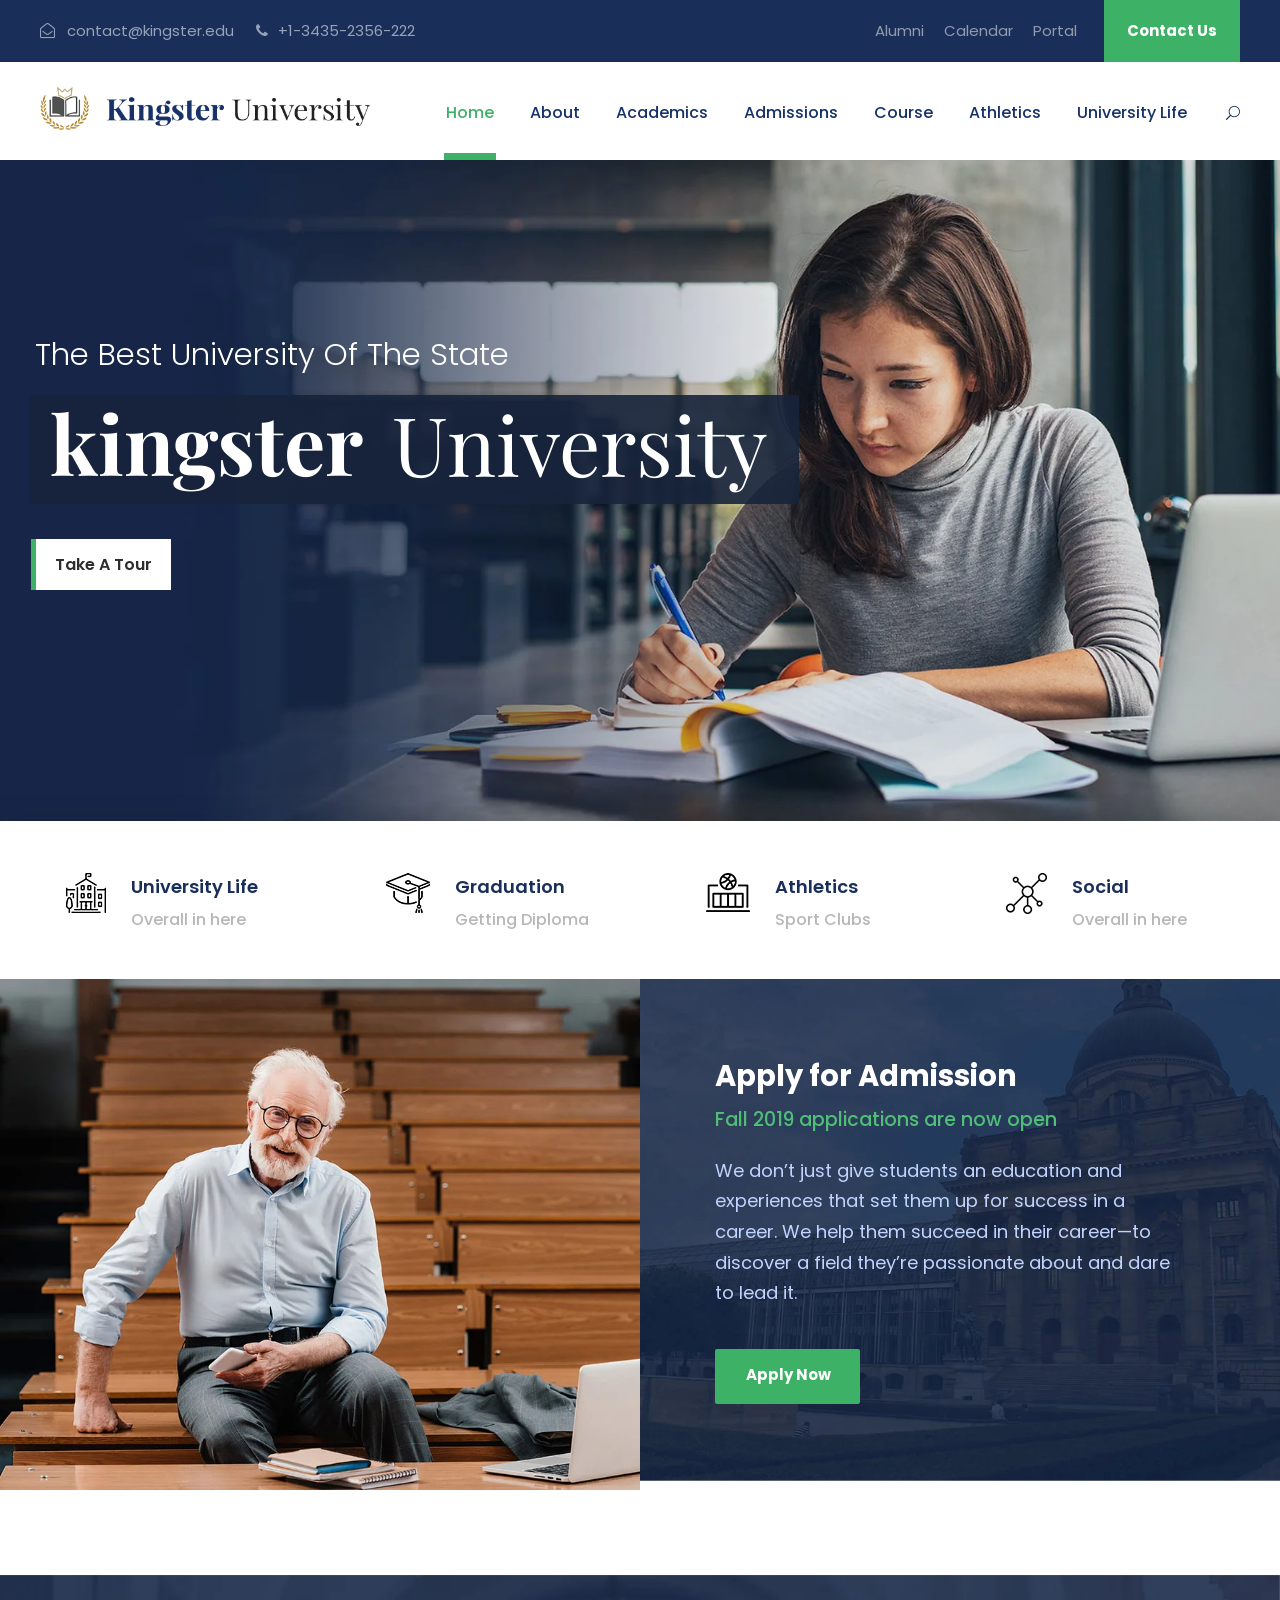
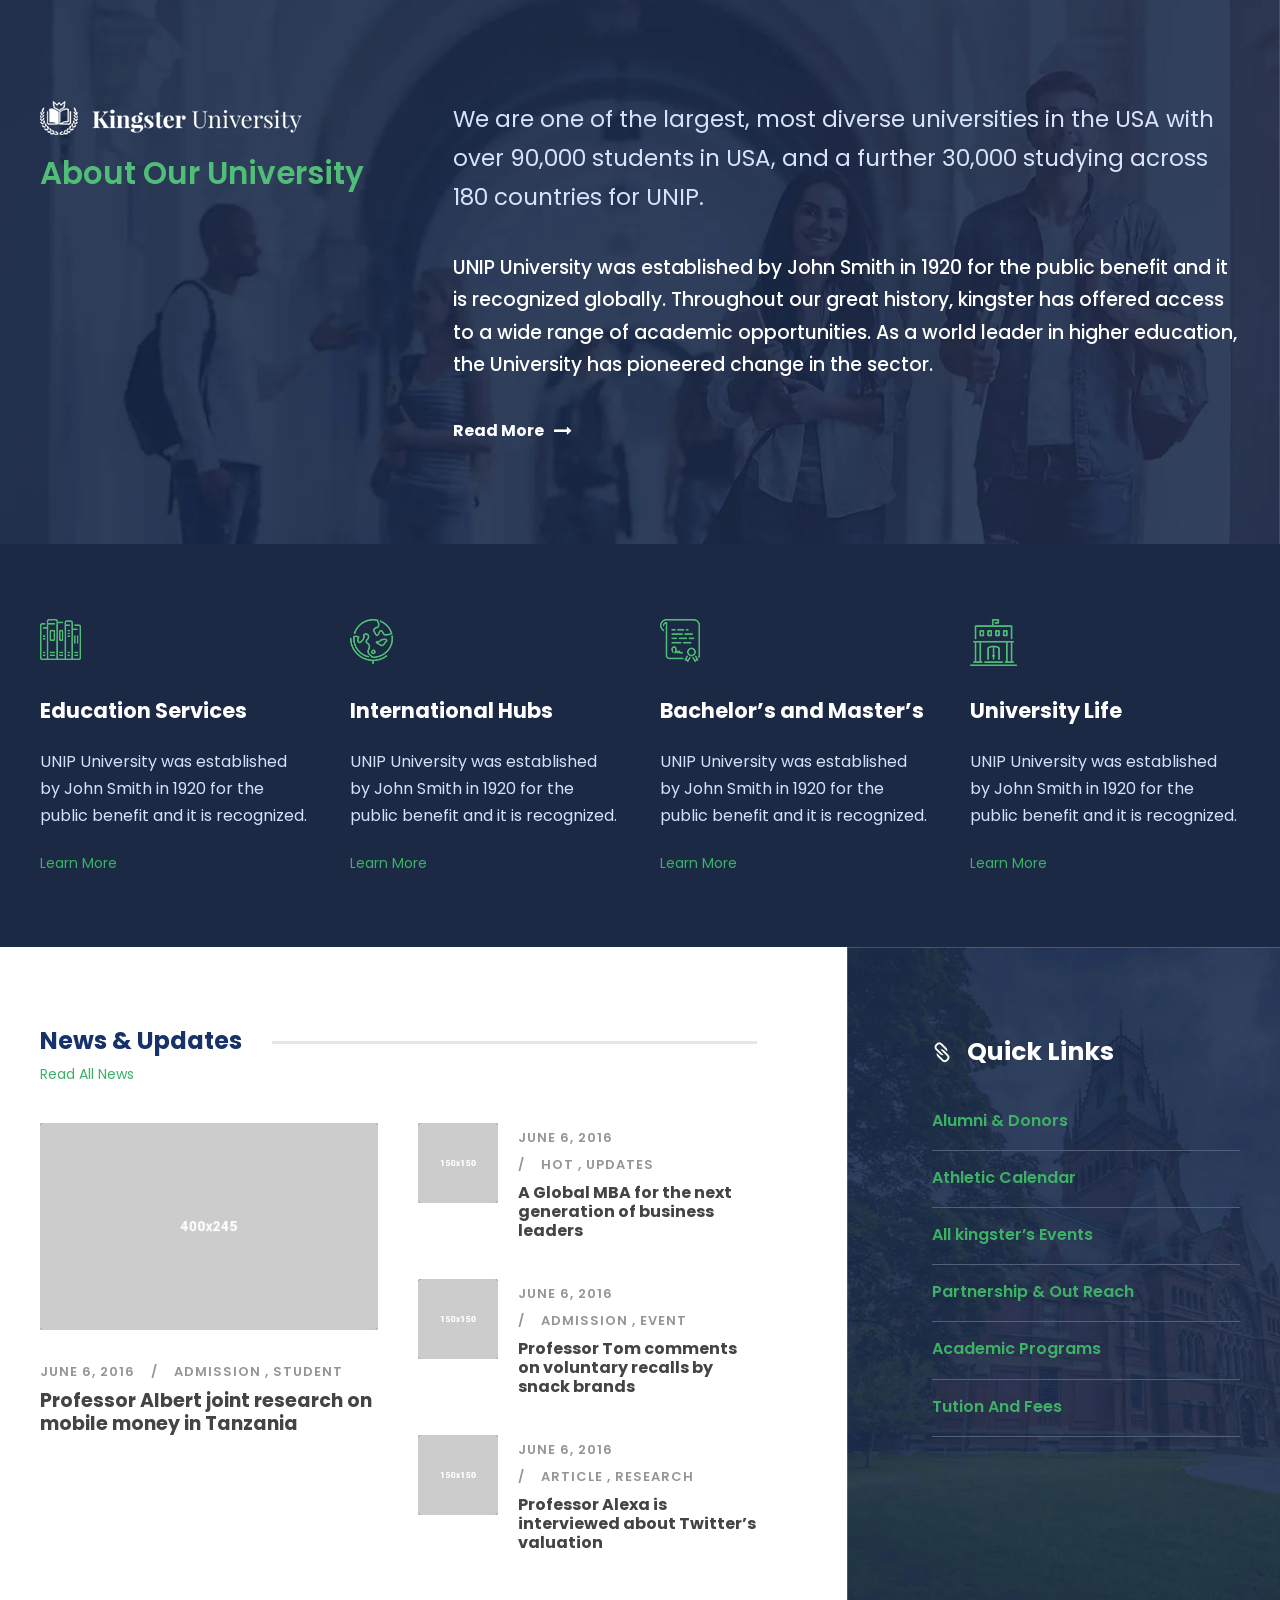
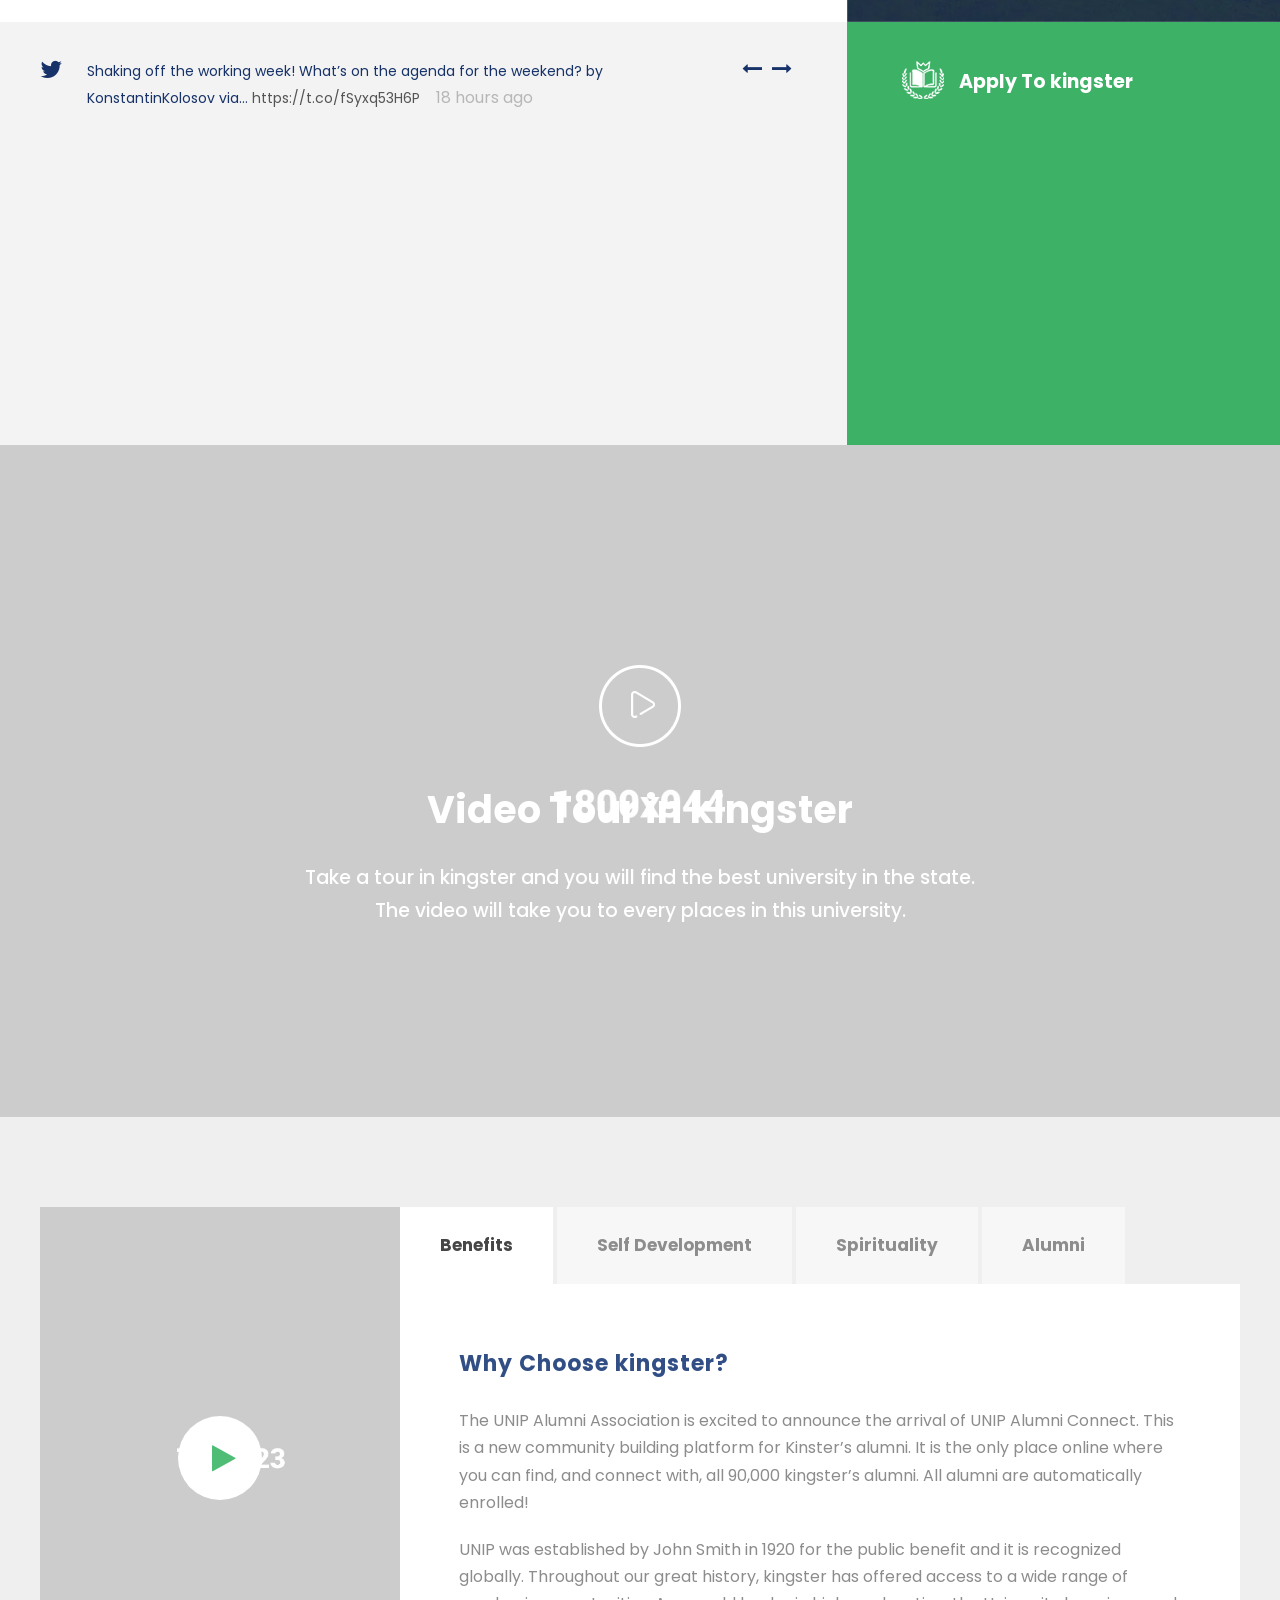
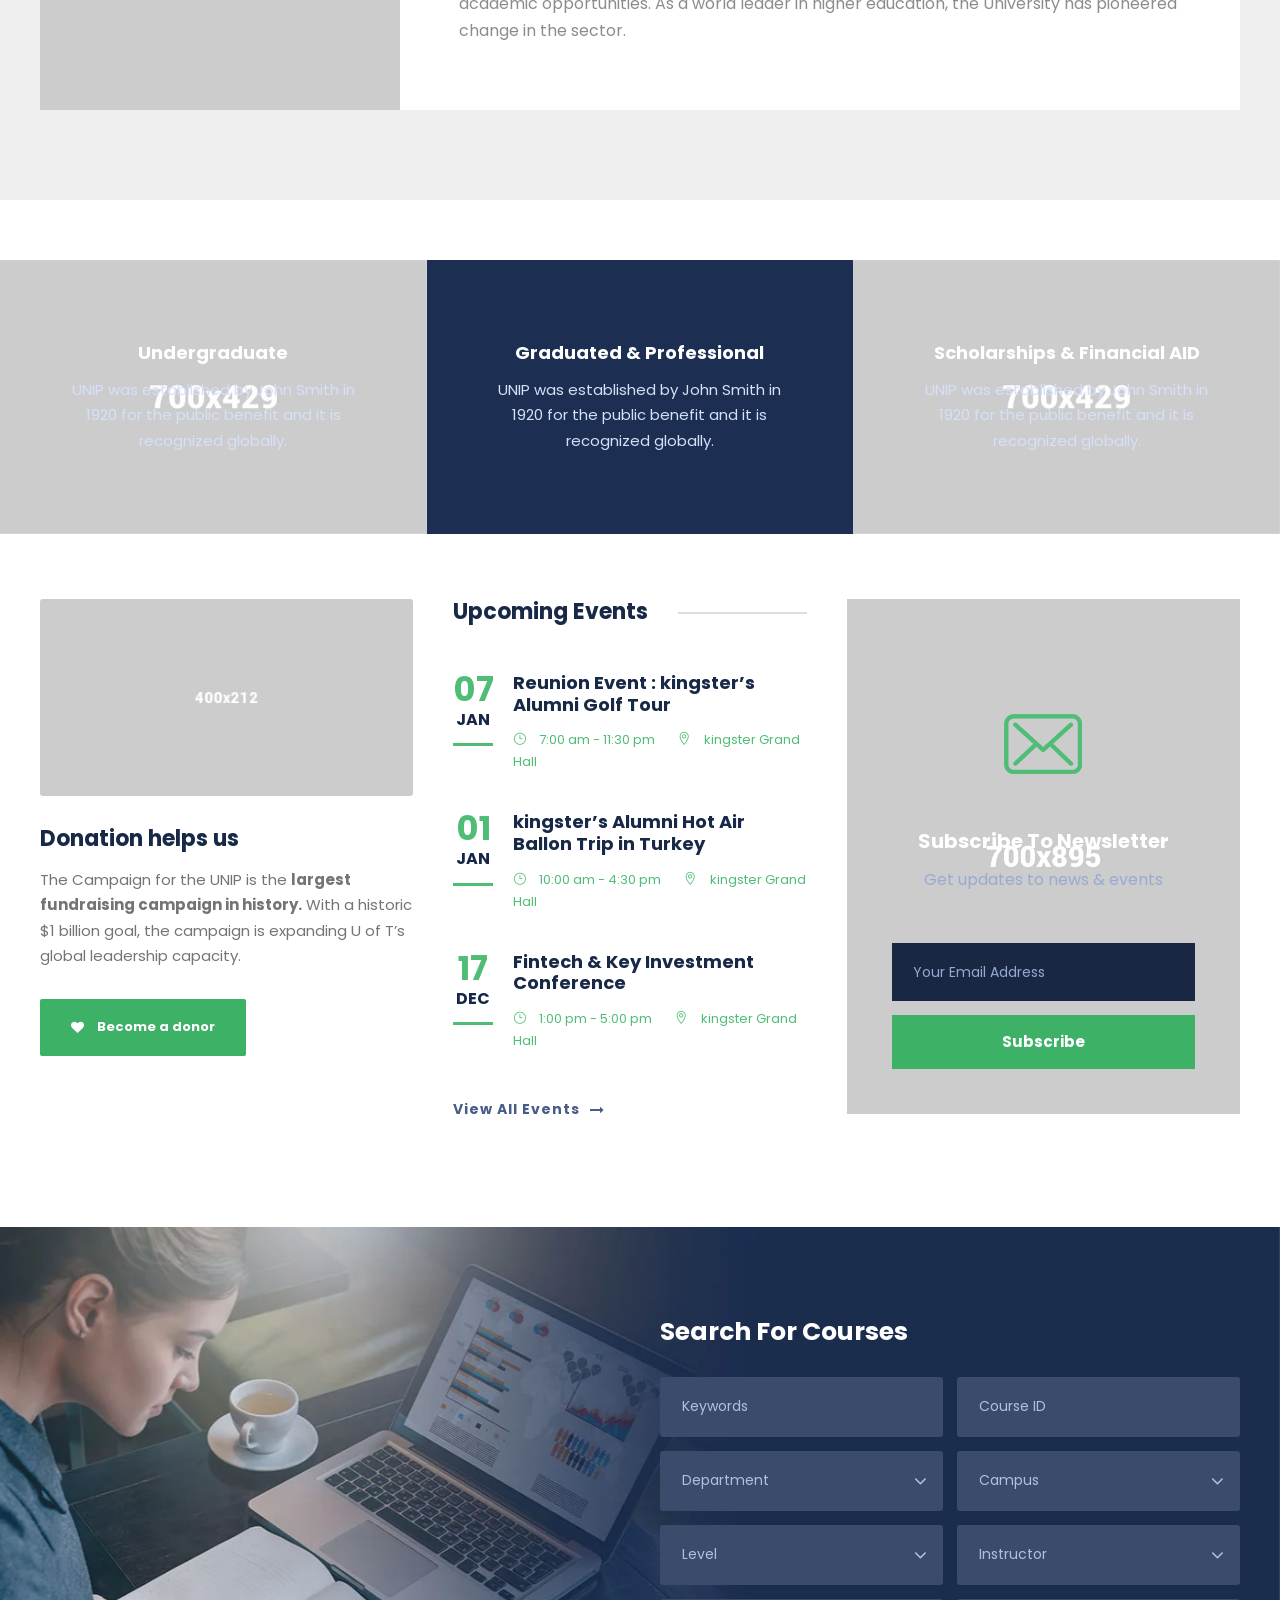
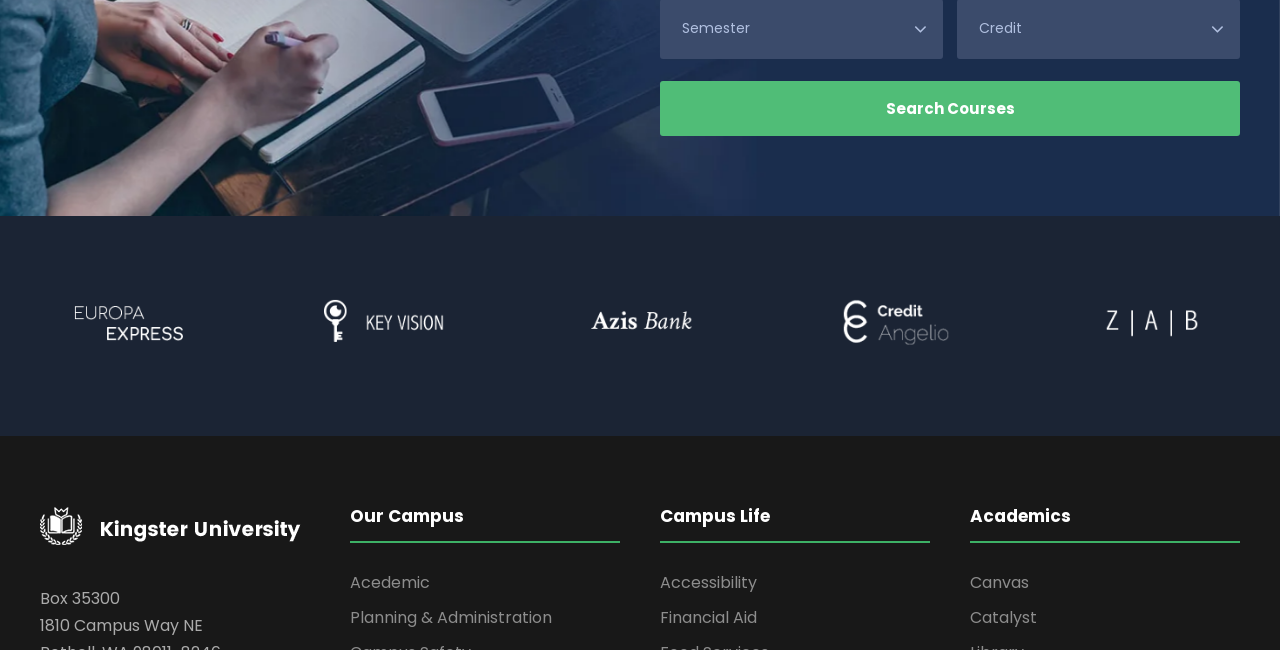
==== commit bad9d06e: "file and class name chaged to kingster" ====
--- a/kingster/index.html
+++ b/kingster/index.html
@@ -16,32 +16,32 @@
     <link rel='stylesheet' href='https://fonts.googleapis.com/css?family=Poppins%3A100%2C100italic%2C200%2C200italic%2C300%2C300italic%2Cregular%2Citalic%2C500%2C500italic%2C600%2C600italic%2C700%2C700italic%2C800%2C800italic%2C900%2C900italic%7CABeeZee%3Aregular%2Citalic&amp;subset=latin%2Clatin-ext%2Cdevanagari&amp;ver=5.0.3' type='text/css' media='all' />
 
 </head>
-<body class="home page-template-default page page-id-2039 gdlr-core-body woocommerce-no-js tribe-no-js kringster-body kringster-body-front kringster-full  kringster-with-sticky-navigation  kringster-blockquote-style-1 gdlr-core-link-to-lightbox">
-    <div class="kringster-mobile-header-wrap">
-        <div class="kringster-mobile-header kringster-header-background kringster-style-slide kringster-sticky-mobile-navigation " id="kringster-mobile-header">
-            <div class="kringster-mobile-header-container kringster-container clearfix">
-                <div class="kringster-logo  kringster-item-pdlr">
-                    <div class="kringster-logo-inner">
+<body class="home page-template-default page page-id-2039 gdlr-core-body woocommerce-no-js tribe-no-js kingster-body kingster-body-front kingster-full  kingster-with-sticky-navigation  kingster-blockquote-style-1 gdlr-core-link-to-lightbox">
+    <div class="kingster-mobile-header-wrap">
+        <div class="kingster-mobile-header kingster-header-background kingster-style-slide kingster-sticky-mobile-navigation " id="kingster-mobile-header">
+            <div class="kingster-mobile-header-container kingster-container clearfix">
+                <div class="kingster-logo  kingster-item-pdlr">
+                    <div class="kingster-logo-inner">
                         <a class="" href="index.html"><img src="images/logo.png" alt="" /></a>
                     </div>
                 </div>
-                <div class="kringster-mobile-menu-right">
-                    <div class="kringster-main-menu-search" id="kringster-mobile-top-search"><i class="fa fa-search"></i></div>
-                    <div class="kringster-top-search-wrap">
-                        <div class="kringster-top-search-close"></div>
-                        <div class="kringster-top-search-row">
-                            <div class="kringster-top-search-cell">
+                <div class="kingster-mobile-menu-right">
+                    <div class="kingster-main-menu-search" id="kingster-mobile-top-search"><i class="fa fa-search"></i></div>
+                    <div class="kingster-top-search-wrap">
+                        <div class="kingster-top-search-close"></div>
+                        <div class="kingster-top-search-row">
+                            <div class="kingster-top-search-cell">
                                 <form role="search" method="get" class="search-form" action="#">
-                                    <input type="text" class="search-field kringster-title-font" placeholder="Search..." value="" name="s">
-                                    <div class="kringster-top-search-submit"><i class="fa fa-search"></i></div>
+                                    <input type="text" class="search-field kingster-title-font" placeholder="Search..." value="" name="s">
+                                    <div class="kingster-top-search-submit"><i class="fa fa-search"></i></div>
                                     <input type="submit" class="search-submit" value="Search">
-                                    <div class="kringster-top-search-close"><i class="icon_close"></i></div>
+                                    <div class="kingster-top-search-close"><i class="icon_close"></i></div>
                                 </form>
                             </div>
                         </div>
                     </div>
-                    <div class="kringster-mobile-menu"><a class="kringster-mm-menu-button kringster-mobile-menu-button kringster-mobile-button-hamburger" href="#kringster-mobile-menu"><span></span></a>
-                        <div class="kringster-mm-menu-wrap kringster-navigation-font" id="kringster-mobile-menu" data-slide="right">
+                    <div class="kingster-mobile-menu"><a class="kingster-mm-menu-button kingster-mobile-menu-button kingster-mobile-button-hamburger" href="#kingster-mobile-menu"><span></span></a>
+                        <div class="kingster-mm-menu-wrap kingster-navigation-font" id="kingster-mobile-menu" data-slide="right">
                             <ul id="menu-main-navigation" class="m-menu">
                                 <li class="menu-item menu-item-home current-menu-item menu-item-has-children"><a href="index.html">Home</a>
                                     <!-- <ul class="sub-menu">
@@ -155,13 +155,13 @@
                                         <li class="menu-item"><a href="#">Logo</a></li>
                                     </ul>
                                 </li>
-                                <li class="menu-item menu-item-has-children"><a href="apply-to-kringster.html">Admissions</a>
+                                <li class="menu-item menu-item-has-children"><a href="apply-to-kingster.html">Admissions</a>
                                     <ul class="sub-menu">
-                                        <li class="menu-item"><a href="apply-to-kringster.html">Apply To kringster</a></li>
+                                        <li class="menu-item"><a href="apply-to-kingster.html">Apply To kingster</a></li>
                                         <li class="menu-item"><a href="campus-tour.html">Campus Tour</a></li>
                                         <li class="menu-item"><a href="scholarships.html">Scholarships</a></li>
                                         <li class="menu-item"><a href="athletics.html">Athletics</a></li>
-                                        <li class="menu-item"><a href="give-to-kringster.html">Give To kringster</a></li>
+                                        <li class="menu-item"><a href="give-to-kingster.html">Give To kingster</a></li>
                                         <li class="menu-item"><a href="alumni.html">Alumni</a></li>
                                         <li class="menu-item"><a href="event-calendar.html">Event Calendar</a></li>
                                     </ul>
@@ -181,42 +181,42 @@
             </div>
         </div>
     </div>
-    <div class="kringster-body-outer-wrapper ">
-        <div class="kringster-body-wrapper clearfix  kringster-with-frame">
-            <div class="kringster-top-bar">
-                <div class="kringster-top-bar-background"></div>
-                <div class="kringster-top-bar-container kringster-container ">
-                    <div class="kringster-top-bar-container-inner clearfix">
-                        <div class="kringster-top-bar-left kringster-item-pdlr"><i class="fa fa-envelope-open-o" id="i_fd84_0"></i> contact@kringster.edu <i class="fa fa-phone" id="i_fd84_1"></i> +1-3435-2356-222</div>
-                        <div class="kringster-top-bar-right kringster-item-pdlr">
-                            <ul id="kringster-top-bar-menu" class="sf-menu kringster-top-bar-menu kringster-top-bar-right-menu">
-                                <li class="menu-item kringster-normal-menu"><a href="#">Alumni</a></li>
-                                <li class="menu-item kringster-normal-menu"><a href="#">Calendar</a></li>
-                                <li class="menu-item kringster-normal-menu"><a href="#">Portal</a></li>
+    <div class="kingster-body-outer-wrapper ">
+        <div class="kingster-body-wrapper clearfix  kingster-with-frame">
+            <div class="kingster-top-bar">
+                <div class="kingster-top-bar-background"></div>
+                <div class="kingster-top-bar-container kingster-container ">
+                    <div class="kingster-top-bar-container-inner clearfix">
+                        <div class="kingster-top-bar-left kingster-item-pdlr"><i class="fa fa-envelope-open-o" id="i_fd84_0"></i> contact@kingster.edu <i class="fa fa-phone" id="i_fd84_1"></i> +1-3435-2356-222</div>
+                        <div class="kingster-top-bar-right kingster-item-pdlr">
+                            <ul id="kingster-top-bar-menu" class="sf-menu kingster-top-bar-menu kingster-top-bar-right-menu">
+                                <li class="menu-item kingster-normal-menu"><a href="#">Alumni</a></li>
+                                <li class="menu-item kingster-normal-menu"><a href="#">Calendar</a></li>
+                                <li class="menu-item kingster-normal-menu"><a href="#">Portal</a></li>
                             </ul>
-                            <div class="kringster-top-bar-right-social"></div><a class="kringster-top-bar-right-button" href="contact.html" target="_blank">Contact Us</a></div>
+                            <div class="kingster-top-bar-right-social"></div><a class="kingster-top-bar-right-button" href="contact.html" target="_blank">Contact Us</a></div>
                     </div>
                 </div>
             </div>
-            <header class="kringster-header-wrap kringster-header-style-plain  kringster-style-menu-right kringster-sticky-navigation kringster-style-fixed" data-navigation-offset="75px">
-                <div class="kringster-header-background"></div>
-                <div class="kringster-header-container  kringster-container">
-                    <div class="kringster-header-container-inner clearfix">
-                        <div class="kringster-logo  kringster-item-pdlr">
-                            <div class="kringster-logo-inner">
+            <header class="kingster-header-wrap kingster-header-style-plain  kingster-style-menu-right kingster-sticky-navigation kingster-style-fixed" data-navigation-offset="75px">
+                <div class="kingster-header-background"></div>
+                <div class="kingster-header-container  kingster-container">
+                    <div class="kingster-header-container-inner clearfix">
+                        <div class="kingster-logo  kingster-item-pdlr">
+                            <div class="kingster-logo-inner">
                                 <a class="" href="index.html"><img src="images/logo.png" alt="" /></a>
                             </div>
                         </div>
-                        <div class="kringster-navigation kringster-item-pdlr clearfix ">
-                            <div class="kringster-main-menu" id="kringster-main-menu">
+                        <div class="kingster-navigation kingster-item-pdlr clearfix ">
+                            <div class="kingster-main-menu" id="kingster-main-menu">
                                 <ul id="menu-main-navigation-1" class="sf-menu">
-                                    <li class="menu-item menu-item-home current-menu-item menu-item-has-children kringster-normal-menu"><a href="index.html" class="sf-with-ul-pre">Home</a>
+                                    <li class="menu-item menu-item-home current-menu-item menu-item-has-children kingster-normal-menu"><a href="index.html" class="sf-with-ul-pre">Home</a>
                                         <!-- <ul class="sub-menu">
                                             <li class="menu-item menu-item-home" data-size="60"><a href="index.html">Homepage 1</a></li>
                                             <li class="menu-item" data-size="60"><a href="homepage-2.html">Homepage 2</a></li>
                                         </ul> -->
                                     </li>
-                                    <li class="menu-item menu-item-has-children kringster-normal-menu"><a href="about-us.html">About</a></a>
+                                    <li class="menu-item menu-item-has-children kingster-normal-menu"><a href="about-us.html">About</a></a>
                                         <!-- <ul class="sub-menu">
                                             <li class="menu-item" data-size="60"><a href="about-us.html">About KU</a></li>
                                             <li class="menu-item menu-item-has-children" data-size="60"><a href="blog-full-right-sidebar-with-frame.html" class="sf-with-ul-pre">Blog</a>
@@ -290,7 +290,7 @@
                                             <li class="menu-item" data-size="60"><a href="404.html">404 Page</a></li>
                                         </ul> -->
                                     </li>
-                                    <li class="menu-item menu-item-has-children kringster-mega-menu"><a href="bachelor-of-science-in-business-administration.html" class="sf-with-ul-pre">Academics</a>
+                                    <li class="menu-item menu-item-has-children kingster-mega-menu"><a href="bachelor-of-science-in-business-administration.html" class="sf-with-ul-pre">Academics</a>
                                         <div class="sf-mega sf-mega-full megaimg">
                                             <ul class="sub-menu">
                                                 <li class="menu-item menu-item-has-children" data-size="15"><a class="sf-with-ul-pre">Undergraduate</a>
@@ -321,44 +321,44 @@
                                                     </ul>
                                                 </li>
                                                 <li class="menu-item" data-size="15">
-                                                    <div class="kringster-mega-menu-section-content"><img src="upload/mega-menu-logo.png" id="img_fd84_0" alt="" /> <span id="span_fd84_0">Academic offerings include 95 majors, 86 minors, and more than 100 in-major specializations</span></div>
+                                                    <div class="kingster-mega-menu-section-content"><img src="upload/mega-menu-logo.png" id="img_fd84_0" alt="" /> <span id="span_fd84_0">Academic offerings include 95 majors, 86 minors, and more than 100 in-major specializations</span></div>
                                                 </li>
                                             </ul>
                                         </div>
                                     </li>
-                                    <li class="menu-item menu-item-has-children kringster-normal-menu"><a href="apply-to-kringster.html" class="sf-with-ul-pre">Admissions</a>
+                                    <li class="menu-item menu-item-has-children kingster-normal-menu"><a href="apply-to-kingster.html" class="sf-with-ul-pre">Admissions</a>
                                         <ul class="sub-menu">
-                                            <li class="menu-item" data-size="60"><a href="apply-to-kringster.html">Apply To kringster</a></li>
+                                            <li class="menu-item" data-size="60"><a href="apply-to-kingster.html">Apply To kingster</a></li>
                                             <li class="menu-item" data-size="60"><a href="campus-tour.html">Campus Tour</a></li>
                                             <li class="menu-item" data-size="60"><a href="scholarships.html">Scholarships</a></li>
                                             <li class="menu-item" data-size="60"><a href="athletics.html">Athletics</a></li>
-                                            <li class="menu-item" data-size="60"><a href="give-to-kringster.html">Give To kringster</a></li>
+                                            <li class="menu-item" data-size="60"><a href="give-to-kingster.html">Give To kingster</a></li>
                                             <li class="menu-item" data-size="60"><a href="alumni.html">Alumni</a></li>
                                             <li class="menu-item" data-size="60"><a href="event-calendar.html">Event Calendar</a></li>
                                         </ul>
                                     </li>
-                                    <li class="menu-item menu-item-has-children kringster-normal-menu"><a href="course-list-2.html">Course</a>
+                                    <li class="menu-item menu-item-has-children kingster-normal-menu"><a href="course-list-2.html">Course</a>
                                         <!-- <ul class="sub-menu">
                                             <li class="menu-item" data-size="60"><a href="course-list-1.html">Course List 1</a></li>
                                             <li class="menu-item" data-size="60"><a href="course-list-2.html">Course List 2</a></li>
                                         </ul> -->
                                     </li>
-                                    <li class="menu-item kringster-normal-menu"><a href="athletics.html">Athletics</a></li>
-                                    <li class="menu-item kringster-normal-menu"><a href="university-life.html">University Life</a></li>
+                                    <li class="menu-item kingster-normal-menu"><a href="athletics.html">Athletics</a></li>
+                                    <li class="menu-item kingster-normal-menu"><a href="university-life.html">University Life</a></li>
                                 </ul>
-                                <div class="kringster-navigation-slide-bar" id="kringster-navigation-slide-bar"></div>
-                            </div>
-                            <div class="kringster-main-menu-right-wrap clearfix ">
-                                <div class="kringster-main-menu-search" id="kringster-top-search"><i class="icon_search"></i></div>
-                                <div class="kringster-top-search-wrap">
-                                    <div class="kringster-top-search-close"></div>
-                                    <div class="kringster-top-search-row">
-                                        <div class="kringster-top-search-cell">
+                                <div class="kingster-navigation-slide-bar" id="kingster-navigation-slide-bar"></div>
+                            </div>
+                            <div class="kingster-main-menu-right-wrap clearfix ">
+                                <div class="kingster-main-menu-search" id="kingster-top-search"><i class="icon_search"></i></div>
+                                <div class="kingster-top-search-wrap">
+                                    <div class="kingster-top-search-close"></div>
+                                    <div class="kingster-top-search-row">
+                                        <div class="kingster-top-search-cell">
                                             <form role="search" method="get" class="search-form" action="#">
-                                                <input type="text" class="search-field kringster-title-font" placeholder="Search..." value="" name="s">
-                                                <div class="kringster-top-search-submit"><i class="fa fa-search"></i></div>
+                                                <input type="text" class="search-field kingster-title-font" placeholder="Search..." value="" name="s">
+                                                <div class="kingster-top-search-submit"><i class="fa fa-search"></i></div>
                                                 <input type="submit" class="search-submit" value="Search">
-                                                <div class="kringster-top-search-close"><i class="icon_close"></i></div>
+                                                <div class="kingster-top-search-close"><i class="icon_close"></i></div>
                                             </form>
                                         </div>
                                     </div>
@@ -368,7 +368,7 @@
                     </div>
                 </div>
             </header>
-            <div class="kringster-page-wrapper" id="kringster-page-wrapper">
+            <div class="kingster-page-wrapper" id="kingster-page-wrapper">
                 <div class="gdlr-core-page-builder-body">
                     <div class="gdlr-core-pbf-wrapper " style="padding: 0px 0px 0px 0px;">
                         <div class="gdlr-core-pbf-background-wrap" style="background-color: #192f59 ;"></div>
@@ -383,12 +383,12 @@
                                                     <li data-index="rs-3" data-transition="fade" data-slotamount="default" data-hideafterloop="0" data-hideslideonmobile="off" data-easein="default" data-easeout="default" data-masterspeed="300" data-thumb="upload/slider-1-2-100x50.jpg" data-rotate="0" data-saveperformance="off" data-title="Slide" data-param1="" data-param2="" data-param3="" data-param4="" data-param5="" data-param6="" data-param7="" data-param8="" data-param9="" data-param10="" data-description=""> <img src="upload/slider-1-2.webp" alt="" title="slider-1-2" width="1800" height="1119" data-bgposition="center center" data-bgfit="cover" data-bgrepeat="no-repeat" class="rev-slidebg" data-no-retina>
                                                         <div class="tp-caption   tp-resizeme" id="slide-3-layer-1" data-x="38" data-y="center" data-voffset="-146" data-width="['auto']" data-height="['auto']" data-type="text" data-responsive_offset="on" data-frames='[{"delay":10,"speed":300,"frame":"0","from":"x:-50px;opacity:0;","to":"o:1;","ease":"Power3.easeInOut"},{"delay":"wait","speed":300,"frame":"999","to":"opacity:0;","ease":"Power3.easeInOut"}]' data-textAlign="['inherit','inherit','inherit','inherit']" data-paddingtop="[0,0,0,0]" data-paddingright="[0,0,0,0]" data-paddingbottom="[0,0,0,0]" data-paddingleft="[0,0,0,0]" style="z-index: 5; white-space: nowrap; font-size: 33px; line-height: 33px; font-weight: 300; color: #ffffff; letter-spacing: 0px;font-family:Poppins;">The Best University Of The State</div>
                                                         <div class="tp-caption tp-shape tp-shapewrapper  tp-resizeme" id="slide-3-layer-4" data-x="33" data-y="center" data-voffset="-44" data-width="['830']" data-height="['118']" data-type="shape" data-responsive_offset="on" data-frames='[{"delay":330,"speed":300,"frame":"0","from":"opacity:0;","to":"o:1;","ease":"Power3.easeInOut"},{"delay":"wait","speed":300,"frame":"999","to":"opacity:0;","ease":"Power3.easeInOut"}]' data-textAlign="['inherit','inherit','inherit','inherit']" data-paddingtop="[0,0,0,0]" data-paddingright="[0,0,0,0]" data-paddingbottom="[0,0,0,0]" data-paddingleft="[0,0,0,0]" style="z-index: 6;background-color:rgba(24,36,59,0.9);border-radius:3px 3px 3px 3px;"></div>
-                                                        <div class="tp-caption   tp-resizeme" id="slide-3-layer-2" data-x="55" data-y="center" data-voffset="-52" data-width="['auto']" data-height="['auto']" data-type="text" data-responsive_offset="on" data-frames='[{"delay":360,"speed":300,"frame":"0","from":"opacity:0;","to":"o:1;","ease":"Power3.easeInOut"},{"delay":"wait","speed":300,"frame":"999","to":"opacity:0;","ease":"Power3.easeInOut"}]' data-textAlign="['inherit','inherit','inherit','inherit']" data-paddingtop="[0,0,0,0]" data-paddingright="[0,0,0,0]" data-paddingbottom="[0,0,0,0]" data-paddingleft="[0,0,0,0]" style="z-index: 7; white-space: nowrap; font-size: 88px; line-height: 88px; font-weight: 700; color: #ffffff; letter-spacing: 0px;font-family:Playfair Display;">kringster</div>
+                                                        <div class="tp-caption   tp-resizeme" id="slide-3-layer-2" data-x="55" data-y="center" data-voffset="-52" data-width="['auto']" data-height="['auto']" data-type="text" data-responsive_offset="on" data-frames='[{"delay":360,"speed":300,"frame":"0","from":"opacity:0;","to":"o:1;","ease":"Power3.easeInOut"},{"delay":"wait","speed":300,"frame":"999","to":"opacity:0;","ease":"Power3.easeInOut"}]' data-textAlign="['inherit','inherit','inherit','inherit']" data-paddingtop="[0,0,0,0]" data-paddingright="[0,0,0,0]" data-paddingbottom="[0,0,0,0]" data-paddingleft="[0,0,0,0]" style="z-index: 7; white-space: nowrap; font-size: 88px; line-height: 88px; font-weight: 700; color: #ffffff; letter-spacing: 0px;font-family:Playfair Display;">kingster</div>
                                                         <div class="tp-caption   tp-resizeme" id="slide-3-layer-3" data-x="423" data-y="center" data-voffset="-51" data-width="['auto']" data-height="['auto']" data-type="text" data-responsive_offset="on" data-frames='[{"delay":360,"speed":300,"frame":"0","from":"opacity:0;","to":"o:1;","ease":"Power3.easeInOut"},{"delay":"wait","speed":300,"frame":"999","to":"opacity:0;","ease":"Power3.easeInOut"}]' data-textAlign="['inherit','inherit','inherit','inherit']" data-paddingtop="[0,0,0,0]" data-paddingright="[0,0,0,0]" data-paddingbottom="[0,0,0,0]" data-paddingleft="[0,0,0,0]" style="z-index: 8; white-space: nowrap; font-size: 88px; line-height: 88px; font-weight: 400; color: #ffffff; letter-spacing: 0px;font-family:Playfair Display;">University</div>
                                                         <div class="tp-caption rev-btn rev-hiddenicon " id="slide-3-layer-6" data-x="34" data-y="center" data-voffset="80" data-width="['auto']" data-height="['auto']" data-type="button" data-responsive_offset="on" data-frames='[{"delay":660,"speed":300,"frame":"0","from":"x:-50px;opacity:0;","to":"o:1;","ease":"Power3.easeInOut"},{"delay":"wait","speed":300,"frame":"999","to":"opacity:0;","ease":"Power3.easeInOut"},{"frame":"hover","speed":"0","ease":"Linear.easeNone","to":"o:1;rX:0;rY:0;rZ:0;z:0;","style":"c:rgb(1,61,135);bg:rgba(255,255,255,1);bw:0 0 0 5px;"}]' data-textAlign="['inherit','inherit','inherit','inherit']" data-paddingtop="[19,19,19,19]" data-paddingright="[21,21,21,21]" data-paddingbottom="[19,19,19,19]" data-paddingleft="[21,21,21,21]" style="z-index: 9; white-space: nowrap; font-size: 17px; line-height: 16px; font-weight: 600; color: #2d2d2d; letter-spacing: 0px;font-family:Poppins;background-color:rgb(255,255,255);border-color:rgb(61,177,102);border-style:solid;border-width:0px 0px 0px 5px;outline:none;box-shadow:none;box-sizing:border-box;-moz-box-sizing:border-box;-webkit-box-sizing:border-box;cursor:pointer;">Take A Tour</div>
                                                     </li>
                                                     <li data-index="rs-1" data-transition="fade" data-slotamount="default" data-hideafterloop="0" data-hideslideonmobile="off" data-easein="default" data-easeout="default" data-masterspeed="300" data-thumb="upload/slider-2-100x50.jpg" data-rotate="0" data-saveperformance="off" data-title="Slide" data-param1="" data-param2="" data-param3="" data-param4="" data-param5="" data-param6="" data-param7="" data-param8="" data-param9="" data-param10="" data-description=""> <img src="upload/slider-2.webp" alt="" title="slider-2" width="1800" height="1119" data-bgposition="center center" data-bgfit="cover" data-bgrepeat="no-repeat" class="rev-slidebg" data-no-retina>
-                                                        <div class="tp-caption   tp-resizeme" id="slide-1-layer-1" data-x="36" data-y="center" data-voffset="-120" data-width="['auto']" data-height="['auto']" data-type="text" data-responsive_offset="on" data-frames='[{"delay":10,"speed":300,"frame":"0","from":"x:-50px;opacity:0;","to":"o:1;","ease":"Power3.easeInOut"},{"delay":"wait","speed":300,"frame":"999","to":"opacity:0;","ease":"Power3.easeInOut"}]' data-textAlign="['inherit','inherit','inherit','inherit']" data-paddingtop="[0,0,0,0]" data-paddingright="[0,0,0,0]" data-paddingbottom="[0,0,0,0]" data-paddingleft="[0,0,0,0]" style="z-index: 5; white-space: nowrap; font-size: 33px; line-height: 33px; font-weight: 300; color: #ffffff; letter-spacing: 0px;font-family:Poppins;">kringster has more than</div>
+                                                        <div class="tp-caption   tp-resizeme" id="slide-1-layer-1" data-x="36" data-y="center" data-voffset="-120" data-width="['auto']" data-height="['auto']" data-type="text" data-responsive_offset="on" data-frames='[{"delay":10,"speed":300,"frame":"0","from":"x:-50px;opacity:0;","to":"o:1;","ease":"Power3.easeInOut"},{"delay":"wait","speed":300,"frame":"999","to":"opacity:0;","ease":"Power3.easeInOut"}]' data-textAlign="['inherit','inherit','inherit','inherit']" data-paddingtop="[0,0,0,0]" data-paddingright="[0,0,0,0]" data-paddingbottom="[0,0,0,0]" data-paddingleft="[0,0,0,0]" style="z-index: 5; white-space: nowrap; font-size: 33px; line-height: 33px; font-weight: 300; color: #ffffff; letter-spacing: 0px;font-family:Poppins;">kingster has more than</div>
                                                         <div class="tp-caption   tp-resizeme" id="slide-1-layer-2" data-x="33" data-y="center" data-voffset="-31" data-width="['auto']" data-height="['auto']" data-type="text" data-responsive_offset="on" data-frames='[{"delay":370,"speed":300,"frame":"0","from":"opacity:0;","to":"o:1;","ease":"Power3.easeInOut"},{"delay":"wait","speed":300,"frame":"999","to":"opacity:0;","ease":"Power3.easeInOut"}]' data-textAlign="['inherit','inherit','inherit','inherit']" data-paddingtop="[0,0,0,0]" data-paddingright="[0,0,0,0]" data-paddingbottom="[0,0,0,0]" data-paddingleft="[0,0,0,0]" style="z-index: 6; white-space: nowrap; font-size: 83px; line-height: 83px; font-weight: 600; color: #ffffff; letter-spacing: 0px;font-family:Poppins;">180 Majors & Minors</div>
                                                         <div class="tp-caption rev-btn rev-hiddenicon " id="slide-1-layer-6" data-x="34" data-y="center" data-voffset="80" data-width="['auto']" data-height="['auto']" data-type="button" data-responsive_offset="on" data-frames='[{"delay":740,"speed":300,"frame":"0","from":"x:-50px;opacity:0;","to":"o:1;","ease":"Power3.easeInOut"},{"delay":"wait","speed":300,"frame":"999","to":"opacity:0;","ease":"Power3.easeInOut"},{"frame":"hover","speed":"0","ease":"Linear.easeNone","to":"o:1;rX:0;rY:0;rZ:0;z:0;","style":"c:rgb(0,64,132);bg:rgba(255,255,255,1);bw:0 0 0 5px;"}]' data-textAlign="['inherit','inherit','inherit','inherit']" data-paddingtop="[19,19,19,19]" data-paddingright="[21,21,21,21]" data-paddingbottom="[19,19,19,19]" data-paddingleft="[21,21,21,21]" style="z-index: 7; white-space: nowrap; font-size: 17px; line-height: 16px; font-weight: 600; color: #2d2d2d; letter-spacing: 0px;font-family:Poppins;background-color:rgb(255,255,255);border-color:rgb(61,177,102);border-style:solid;border-width:0px 0px 0px 5px;outline:none;box-shadow:none;box-sizing:border-box;-moz-box-sizing:border-box;-webkit-box-sizing:border-box;cursor:pointer;">Take A Tour</div>
                                                     </li>
@@ -556,7 +556,7 @@
                                             <div class="gdlr-core-pbf-element">
                                                 <div class="gdlr-core-text-box-item gdlr-core-item-pdlr gdlr-core-item-pdb gdlr-core-left-align" id="div_1dd7_28">
                                                     <div class="gdlr-core-text-box-item-content" id="div_1dd7_29">
-                                                        <p>UNIP University was established by John Smith in 1920 for the public benefit and it is recognized globally. Throughout our great history, kringster has offered access to a wide range of academic opportunities. As a world leader in higher education, the University has pioneered change in the sector.</p>
+                                                        <p>UNIP University was established by John Smith in 1920 for the public benefit and it is recognized globally. Throughout our great history, kingster has offered access to a wide range of academic opportunities. As a world leader in higher education, the University has pioneered change in the sector.</p>
                                                     </div>
                                                 </div>
                                             </div>
@@ -802,7 +802,7 @@
                                             <div class="gdlr-core-pbf-element">
                                                 <div class="gdlr-core-title-item gdlr-core-item-pdb clearfix  gdlr-core-left-align gdlr-core-title-item-caption-top gdlr-core-item-pdlr"  id="gdlr-core-title-item-id-51281">
                                                     <div class="gdlr-core-title-item-title-wrap clearfix">
-                                                        <h3 class="gdlr-core-title-item-title gdlr-core-skin-title " id="h3_1dd7_18"><a href="#" target="_self" >All kringster’s Events</a></h3></div>
+                                                        <h3 class="gdlr-core-title-item-title gdlr-core-skin-title " id="h3_1dd7_18"><a href="#" target="_self" >All kingster’s Events</a></h3></div>
                                                 </div>
                                             </div>
                                             <div class="gdlr-core-pbf-element">
@@ -917,7 +917,7 @@
                                                     <div class="gdlr-core-column-service-media gdlr-core-media-image" id="div_1dd7_71"><img src="upload/apply-logo.png" alt="" width="42" height="39" title="apply-logo" /></div>
                                                     <div class="gdlr-core-column-service-content-wrapper">
                                                         <div class="gdlr-core-column-service-title-wrap">
-                                                            <h3 class="gdlr-core-column-service-title gdlr-core-skin-title" id="h3_1dd7_22">Apply To kringster</h3></div>
+                                                            <h3 class="gdlr-core-column-service-title gdlr-core-skin-title" id="h3_1dd7_22">Apply To kingster</h3></div>
                                                     </div>
                                                 </div>
                                             </div>
@@ -944,13 +944,13 @@
                                 <div class="gdlr-core-pbf-element">
                                     <div class="gdlr-core-title-item gdlr-core-item-pdb clearfix  gdlr-core-center-align gdlr-core-title-item-caption-top gdlr-core-item-pdlr">
                                         <div class="gdlr-core-title-item-title-wrap clearfix">
-                                            <h3 class="gdlr-core-title-item-title gdlr-core-skin-title " id="h3_1dd7_23">Video Tour in kringster</h3></div>
+                                            <h3 class="gdlr-core-title-item-title gdlr-core-skin-title " id="h3_1dd7_23">Video Tour in kingster</h3></div>
                                     </div>
                                 </div>
                                 <div class="gdlr-core-pbf-element">
                                     <div class="gdlr-core-text-box-item gdlr-core-item-pdlr gdlr-core-item-pdb gdlr-core-center-align" id="div_1dd7_77">
                                         <div class="gdlr-core-text-box-item-content" id="div_1dd7_78">
-                                            <p>Take a tour in kringster and you will find the best university in the state. The video will take you to every places in this university.</p>
+                                            <p>Take a tour in kingster and you will find the best university in the state. The video will take you to every places in this university.</p>
                                         </div>
                                     </div>
                                 </div>
@@ -1002,34 +1002,34 @@
                                                 <div class="gdlr-core-tab-item-content  gdlr-core-active" data-tab-id="1" >
                                                     <div class="gdlr-core-title-item gdlr-core-item-pdb clearfix  gdlr-core-left-align gdlr-core-title-item-caption-top">
                                                         <div class="gdlr-core-title-item-title-wrap ">
-                                                            <h3 class="gdlr-core-title-item-title gdlr-core-skin-title " id="h3_1dd7_24">Why Choose kringster?<span class="gdlr-core-title-item-title-divider gdlr-core-skin-divider" ></span></h3></div>
-                                                    </div>
-                                                    <p>The UNIP Alumni Association is excited to announce the arrival of UNIP Alumni Connect. This is a new community building platform for Kinster’s alumni. It is the only place online where you can find, and connect with, all 90,000 kringster’s alumni. All alumni are automatically enrolled!</p>
-                                                    <p>UNIP was established by John Smith in 1920 for the public benefit and it is recognized globally. Throughout our great history, kringster has offered access to a wide range of academic opportunities. As a world leader in higher education, the University has pioneered change in the sector.</p>
+                                                            <h3 class="gdlr-core-title-item-title gdlr-core-skin-title " id="h3_1dd7_24">Why Choose kingster?<span class="gdlr-core-title-item-title-divider gdlr-core-skin-divider" ></span></h3></div>
+                                                    </div>
+                                                    <p>The UNIP Alumni Association is excited to announce the arrival of UNIP Alumni Connect. This is a new community building platform for Kinster’s alumni. It is the only place online where you can find, and connect with, all 90,000 kingster’s alumni. All alumni are automatically enrolled!</p>
+                                                    <p>UNIP was established by John Smith in 1920 for the public benefit and it is recognized globally. Throughout our great history, kingster has offered access to a wide range of academic opportunities. As a world leader in higher education, the University has pioneered change in the sector.</p>
                                                 </div>
                                                 <div class="gdlr-core-tab-item-content " data-tab-id="2" >
                                                     <div class="gdlr-core-title-item gdlr-core-item-pdb clearfix  gdlr-core-left-align gdlr-core-title-item-caption-top">
                                                         <div class="gdlr-core-title-item-title-wrap ">
                                                             <h3 class="gdlr-core-title-item-title gdlr-core-skin-title " id="h3_1dd7_25">Self Development<span class="gdlr-core-title-item-title-divider gdlr-core-skin-divider" ></span></h3></div>
                                                     </div>
-                                                    <p>The UNIP Alumni Association is excited to announce the arrival of UNIP Alumni Connect. This is a new community building platform for Kinster’s alumni. It is the only place online where you can find, and connect with, all 90,000 kringster’s alumni. All alumni are automatically enrolled!</p>
-                                                    <p>UNIP was established by John Smith in 1920 for the public benefit and it is recognized globally. Throughout our great history, kringster has offered access to a wide range of academic opportunities. As a world leader in higher education, the University has pioneered change in the sector.</p>
+                                                    <p>The UNIP Alumni Association is excited to announce the arrival of UNIP Alumni Connect. This is a new community building platform for Kinster’s alumni. It is the only place online where you can find, and connect with, all 90,000 kingster’s alumni. All alumni are automatically enrolled!</p>
+                                                    <p>UNIP was established by John Smith in 1920 for the public benefit and it is recognized globally. Throughout our great history, kingster has offered access to a wide range of academic opportunities. As a world leader in higher education, the University has pioneered change in the sector.</p>
                                                 </div>
                                                 <div class="gdlr-core-tab-item-content " data-tab-id="3" >
                                                     <div class="gdlr-core-title-item gdlr-core-item-pdb clearfix  gdlr-core-left-align gdlr-core-title-item-caption-top">
                                                         <div class="gdlr-core-title-item-title-wrap ">
                                                             <h3 class="gdlr-core-title-item-title gdlr-core-skin-title " id="h3_1dd7_26">Spirituality<span class="gdlr-core-title-item-title-divider gdlr-core-skin-divider" ></span></h3></div>
                                                     </div>
-                                                    <p>The UNIP Alumni Association is excited to announce the arrival of UNIP Alumni Connect. This is a new community building platform for Kinster’s alumni. It is the only place online where you can find, and connect with, all 90,000 kringster’s alumni. All alumni are automatically enrolled!</p>
-                                                    <p>UNIP was established by John Smith in 1920 for the public benefit and it is recognized globally. Throughout our great history, kringster has offered access to a wide range of academic opportunities. As a world leader in higher education, the University has pioneered change in the sector.</p>
+                                                    <p>The UNIP Alumni Association is excited to announce the arrival of UNIP Alumni Connect. This is a new community building platform for Kinster’s alumni. It is the only place online where you can find, and connect with, all 90,000 kingster’s alumni. All alumni are automatically enrolled!</p>
+                                                    <p>UNIP was established by John Smith in 1920 for the public benefit and it is recognized globally. Throughout our great history, kingster has offered access to a wide range of academic opportunities. As a world leader in higher education, the University has pioneered change in the sector.</p>
                                                 </div>
                                                 <div class="gdlr-core-tab-item-content " data-tab-id="4" >
                                                     <div class="gdlr-core-title-item gdlr-core-item-pdb clearfix  gdlr-core-left-align gdlr-core-title-item-caption-top">
                                                         <div class="gdlr-core-title-item-title-wrap ">
                                                             <h3 class="gdlr-core-title-item-title gdlr-core-skin-title " id="h3_1dd7_27">Alumni<span class="gdlr-core-title-item-title-divider gdlr-core-skin-divider" ></span></h3></div>
                                                     </div>
-                                                    <p>The UNIP Alumni Association is excited to announce the arrival of UNIP Alumni Connect. This is a new community building platform for Kinster’s alumni. It is the only place online where you can find, and connect with, all 90,000 kringster’s alumni. All alumni are automatically enrolled!</p>
-                                                    <p>UNIP was established by John Smith in 1920 for the public benefit and it is recognized globally. Throughout our great history, kringster has offered access to a wide range of academic opportunities. As a world leader in higher education, the University has pioneered change in the sector.</p>
+                                                    <p>The UNIP Alumni Association is excited to announce the arrival of UNIP Alumni Connect. This is a new community building platform for Kinster’s alumni. It is the only place online where you can find, and connect with, all 90,000 kingster’s alumni. All alumni are automatically enrolled!</p>
+                                                    <p>UNIP was established by John Smith in 1920 for the public benefit and it is recognized globally. Throughout our great history, kingster has offered access to a wide range of academic opportunities. As a world leader in higher education, the University has pioneered change in the sector.</p>
                                                 </div>
                                             </div>
                                         </div>
@@ -1152,7 +1152,7 @@
                                                             </span>
                                                             <div class="gdlr-core-event-item-content-wrap">
                                                                 <h3 class="gdlr-core-event-item-title">
-                                                                    <a href="#" >Reunion Event : kringster’s Alumni Golf Tour</a>
+                                                                    <a href="#" >Reunion Event : kingster’s Alumni Golf Tour</a>
                                                                 </h3>
                                                                 <div class="gdlr-core-event-item-info-wrap">
                                                                     <span class="gdlr-core-event-item-info gdlr-core-type-time">
@@ -1165,7 +1165,7 @@
                                                                         <span class="gdlr-core-head" >
                                                                             <i class="icon_pin_alt" ></i>
                                                                         </span>
-                                                                        <span class="gdlr-core-tail">kringster Grand Hall</span>
+                                                                        <span class="gdlr-core-tail">kingster Grand Hall</span>
                                                                     </span>
                                                                 </div>
                                                             </div>
@@ -1177,7 +1177,7 @@
                                                             </span>
                                                             <div class="gdlr-core-event-item-content-wrap">
                                                                 <h3 class="gdlr-core-event-item-title">
-                                                                    <a href="#" >kringster’s Alumni Hot Air Ballon Trip in Turkey</a>
+                                                                    <a href="#" >kingster’s Alumni Hot Air Ballon Trip in Turkey</a>
                                                                 </h3>
                                                                 <div class="gdlr-core-event-item-info-wrap">
                                                                     <span class="gdlr-core-event-item-info gdlr-core-type-time">
@@ -1190,7 +1190,7 @@
                                                                         <span class="gdlr-core-head" >
                                                                             <i class="icon_pin_alt" ></i>
                                                                         </span>
-                                                                        <span class="gdlr-core-tail">kringster Grand Hall</span>
+                                                                        <span class="gdlr-core-tail">kingster Grand Hall</span>
                                                                     </span>
                                                                 </div>
                                                             </div>
@@ -1215,7 +1215,7 @@
                                                                         <span class="gdlr-core-head" >
                                                                             <i class="icon_pin_alt" ></i>
                                                                         </span>
-                                                                        <span class="gdlr-core-tail">kringster Grand Hall</span>
+                                                                        <span class="gdlr-core-tail">kingster Grand Hall</span>
                                                                     </span>
                                                                 </div>
                                                             </div>
@@ -1315,7 +1315,7 @@
                                                                     <select class="gdlr-core-skin-e-content" name="campus">
                                                                         <option value="">Campus</option>
                                                                         <option value="admans-hall">Adman's Hall</option>
-                                                                        <option value="kringsters-80">kringster's 80</option>
+                                                                        <option value="kingsters-80">kingster's 80</option>
                                                                         <option value="ku2-hill">UNIP Hill</option>
                                                                     </select>
                                                                 </div>
@@ -1412,10 +1412,10 @@
                 </div>
             </div>
             <footer>
-                <div class="kringster-footer-wrapper ">
-                    <div class="kringster-footer-container kringster-container clearfix">
-                        <div class="kringster-footer-column kringster-item-pdlr kringster-column-15">
-                            <div id="text-2" class="widget widget_text kringster-widget">
+                <div class="kingster-footer-wrapper ">
+                    <div class="kingster-footer-container kingster-container clearfix">
+                        <div class="kingster-footer-column kingster-item-pdlr kingster-column-15">
+                            <div id="text-2" class="widget widget_text kingster-widget">
                                 <div class="textwidget">
                                     <p><img src="upload/footer-logo.png" alt="" />
                                         <br /> <span class="gdlr-core-space-shortcode" id="span_1dd7_10"></span>
@@ -1424,16 +1424,16 @@
                                         <br /> Bothell, WA 98011-8246</p>
                                     <p><span id="span_1dd7_11">+1-2534-4456-345</span>
                                         <br /> <span class="gdlr-core-space-shortcode" id="span_1dd7_12"></span>
-                                        <br /> <a id="a_1dd7_8" href="mailto:admin@kringsteruni.edu">admin@kringsteruni.edu</a></p>
+                                        <br /> <a id="a_1dd7_8" href="mailto:admin@kingsteruni.edu">admin@kingsteruni.edu</a></p>
                                     <div class="gdlr-core-divider-item gdlr-core-divider-item-normal gdlr-core-left-align">
                                         <div class="gdlr-core-divider-line gdlr-core-skin-divider" id="div_1dd7_111"></div>
                                     </div>
                                 </div>
                             </div>
                         </div>
-                        <div class="kringster-footer-column kringster-item-pdlr kringster-column-15">
-                            <div id="gdlr-core-custom-menu-widget-2" class="widget widget_gdlr-core-custom-menu-widget kringster-widget">
-                                <h3 class="kringster-widget-title">Our Campus</h3><span class="clear"></span>
+                        <div class="kingster-footer-column kingster-item-pdlr kingster-column-15">
+                            <div id="gdlr-core-custom-menu-widget-2" class="widget widget_gdlr-core-custom-menu-widget kingster-widget">
+                                <h3 class="kingster-widget-title">Our Campus</h3><span class="clear"></span>
                                 <div class="menu-our-campus-container">
                                     <ul id="menu-our-campus" class="gdlr-core-custom-menu-widget gdlr-core-menu-style-plain">
                                         <li class="menu-item"><a href="#">Acedemic</a></li>
@@ -1446,9 +1446,9 @@
                                 </div>
                             </div>
                         </div>
-                        <div class="kringster-footer-column kringster-item-pdlr kringster-column-15">
-                            <div id="gdlr-core-custom-menu-widget-3" class="widget widget_gdlr-core-custom-menu-widget kringster-widget">
-                                <h3 class="kringster-widget-title">Campus Life</h3><span class="clear"></span>
+                        <div class="kingster-footer-column kingster-item-pdlr kingster-column-15">
+                            <div id="gdlr-core-custom-menu-widget-3" class="widget widget_gdlr-core-custom-menu-widget kingster-widget">
+                                <h3 class="kingster-widget-title">Campus Life</h3><span class="clear"></span>
                                 <div class="menu-campus-life-container">
                                     <ul id="menu-campus-life" class="gdlr-core-custom-menu-widget gdlr-core-menu-style-plain">
                                         <li class="menu-item"><a href="#">Accessibility</a></li>
@@ -1461,9 +1461,9 @@
                                 </div>
                             </div>
                         </div>
-                        <div class="kringster-footer-column kringster-item-pdlr kringster-column-15">
-                            <div id="gdlr-core-custom-menu-widget-4" class="widget widget_gdlr-core-custom-menu-widget kringster-widget">
-                                <h3 class="kringster-widget-title">Academics</h3><span class="clear"></span>
+                        <div class="kingster-footer-column kingster-item-pdlr kingster-column-15">
+                            <div id="gdlr-core-custom-menu-widget-4" class="widget widget_gdlr-core-custom-menu-widget kingster-widget">
+                                <h3 class="kingster-widget-title">Academics</h3><span class="clear"></span>
                                 <div class="menu-academics-container">
                                     <ul id="menu-academics" class="gdlr-core-custom-menu-widget gdlr-core-menu-style-plain">
                                         <li class="menu-item"><a href="#">Canvas</a></li>
@@ -1479,10 +1479,10 @@
                     </div>
                 </div>
                 
-                <div class="kringster-copyright-wrapper">
-                    <div class="kringster-copyright-container kringster-container clearfix">
-                        <div class="kringster-copyright-left kringster-item-pdlr">Copyright All Right Reserved 2019, Max Themes</div>
-                        <div class="kringster-copyright-right kringster-item-pdlr">
+                <div class="kingster-copyright-wrapper">
+                    <div class="kingster-copyright-container kingster-container clearfix">
+                        <div class="kingster-copyright-left kingster-item-pdlr">Copyright All Right Reserved 2019, Max Themes</div>
+                        <div class="kingster-copyright-right kingster-item-pdlr">
                             <div class="gdlr-core-social-network-item gdlr-core-item-pdb  gdlr-core-none-align" id="div_1dd7_112">
                                 <a href="#" target="_blank" class="gdlr-core-social-network-icon" title="facebook">
                                     <i class="fa fa-facebook" ></i>
@@ -1633,7 +1633,7 @@
                 "width": "640",
                 "height": "360"
             },
-            "ajax_url": "https:\/\/demo.goodlayers.com\/kringster\/wp-admin\/admin-ajax.php"
+            "ajax_url": "https:\/\/demo.goodlayers.com\/kingster\/wp-admin\/admin-ajax.php"
         };
     </script>
     <script type='text/javascript' src='plugins/goodlayers-core/include/js/page-builder.js'></script>
@@ -1642,8 +1642,8 @@
 
     <script type='text/javascript' src='js/jquery/ui/effect.min.js'></script>
     <script type='text/javascript'>
-        var kringster_script_core = {
-            "home_url": "https:\/\/demo.goodlayers.com\/kringster\/"
+        var kingster_script_core = {
+            "home_url": "https:\/\/demo.goodlayers.com\/kingster\/"
         };
     </script>
     <script type='text/javascript' src='js/plugins.min.js'></script>
@@ -1682,7 +1682,7 @@
 	            } else {
 	                revapi1 = tpj("#rev_slider_1_1").show().revolution({
 	                    sliderType: "standard",
-	                    jsFileLocation: "//demo.goodlayers.com/kringster/wp-content/plugins/revslider/public/assets/js/",
+	                    jsFileLocation: "//demo.goodlayers.com/kingster/wp-content/plugins/revslider/public/assets/js/",
 	                    sliderLayout: "auto",
 	                    dottedOverlay: "none",
 	                    delay: 9000,
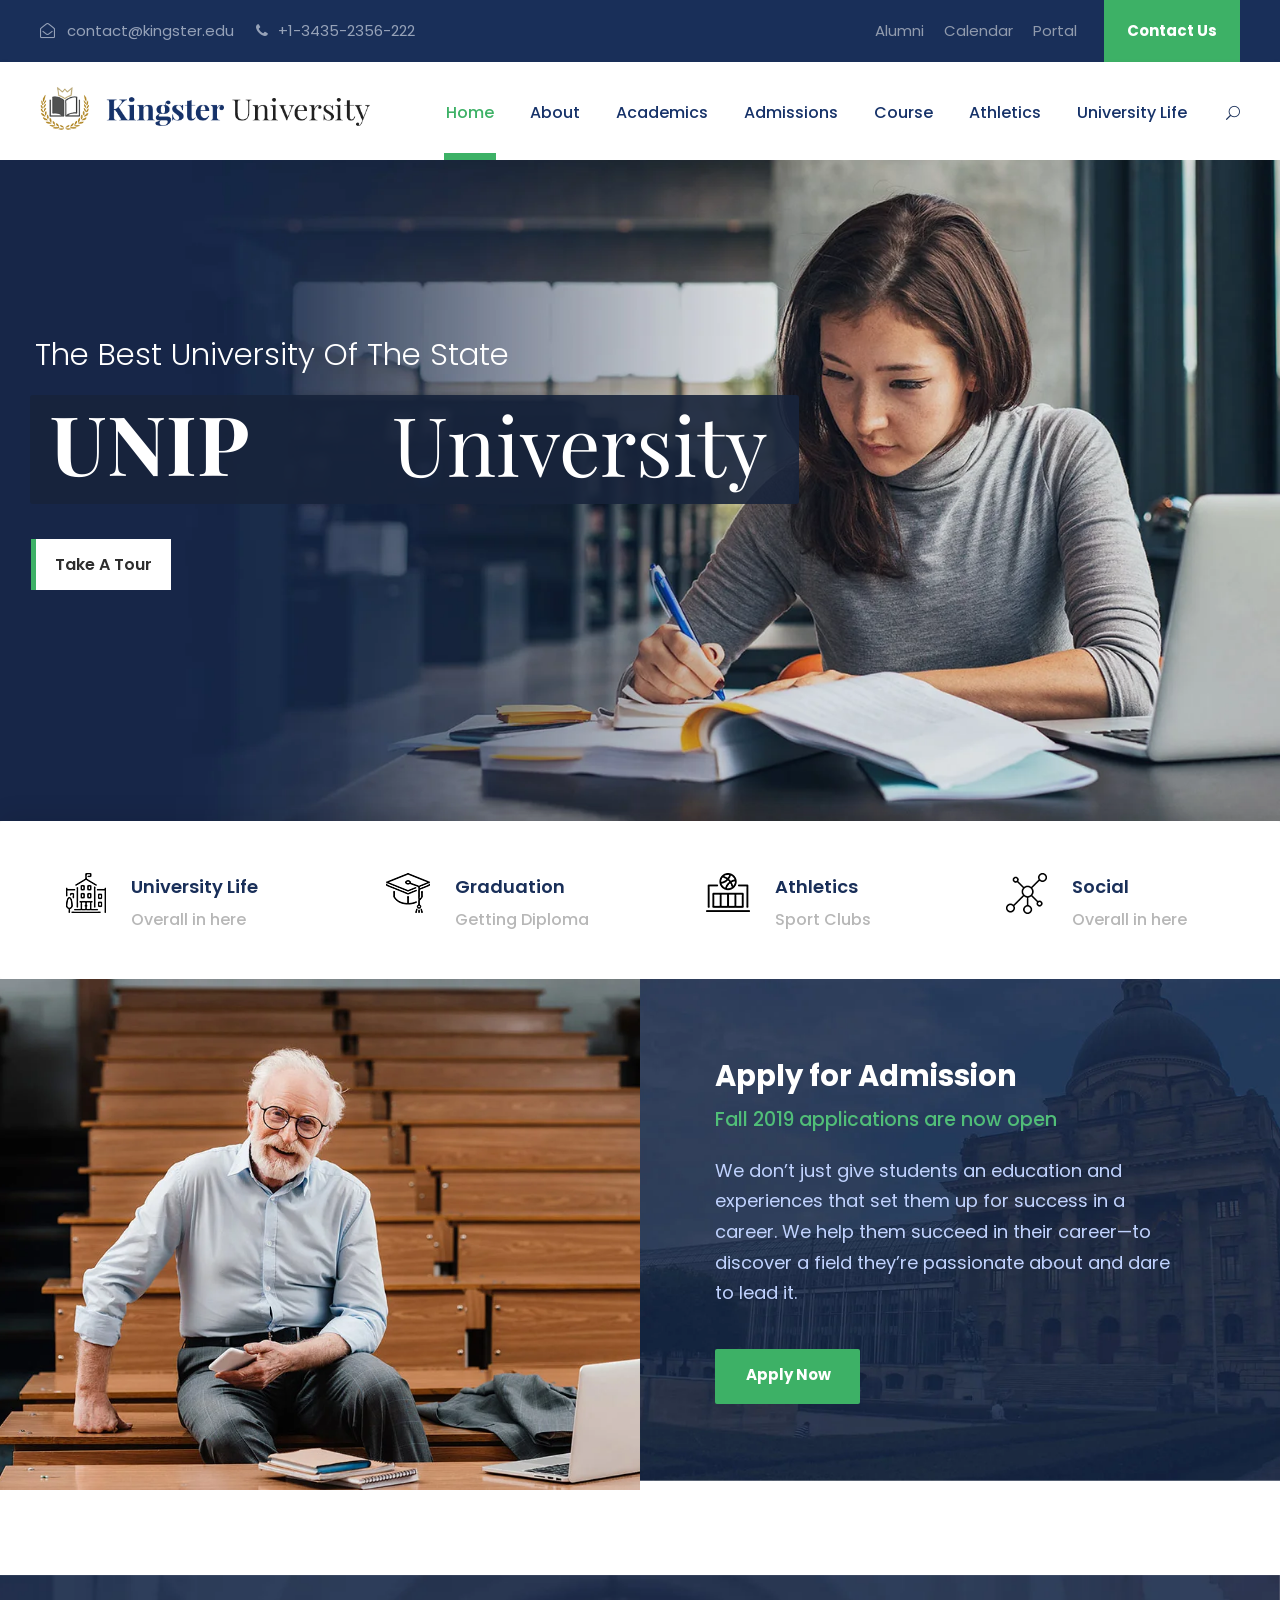
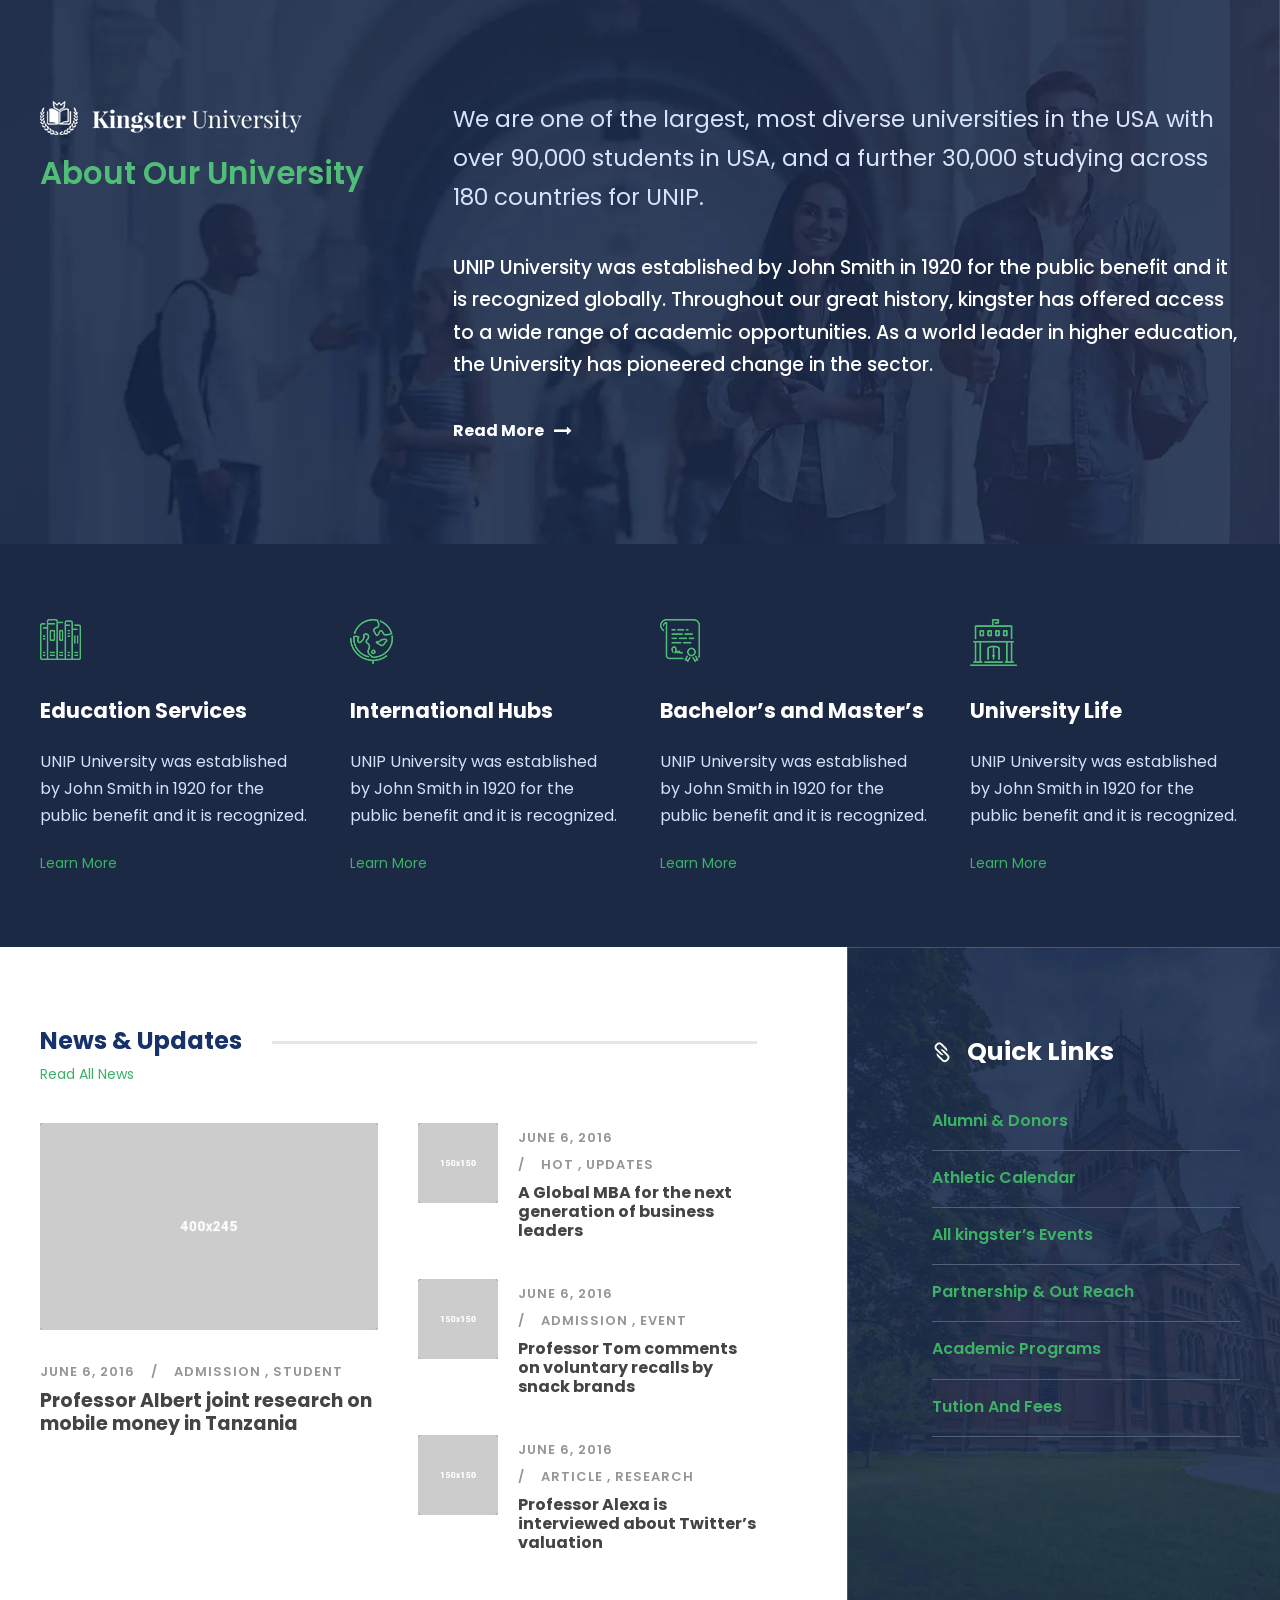
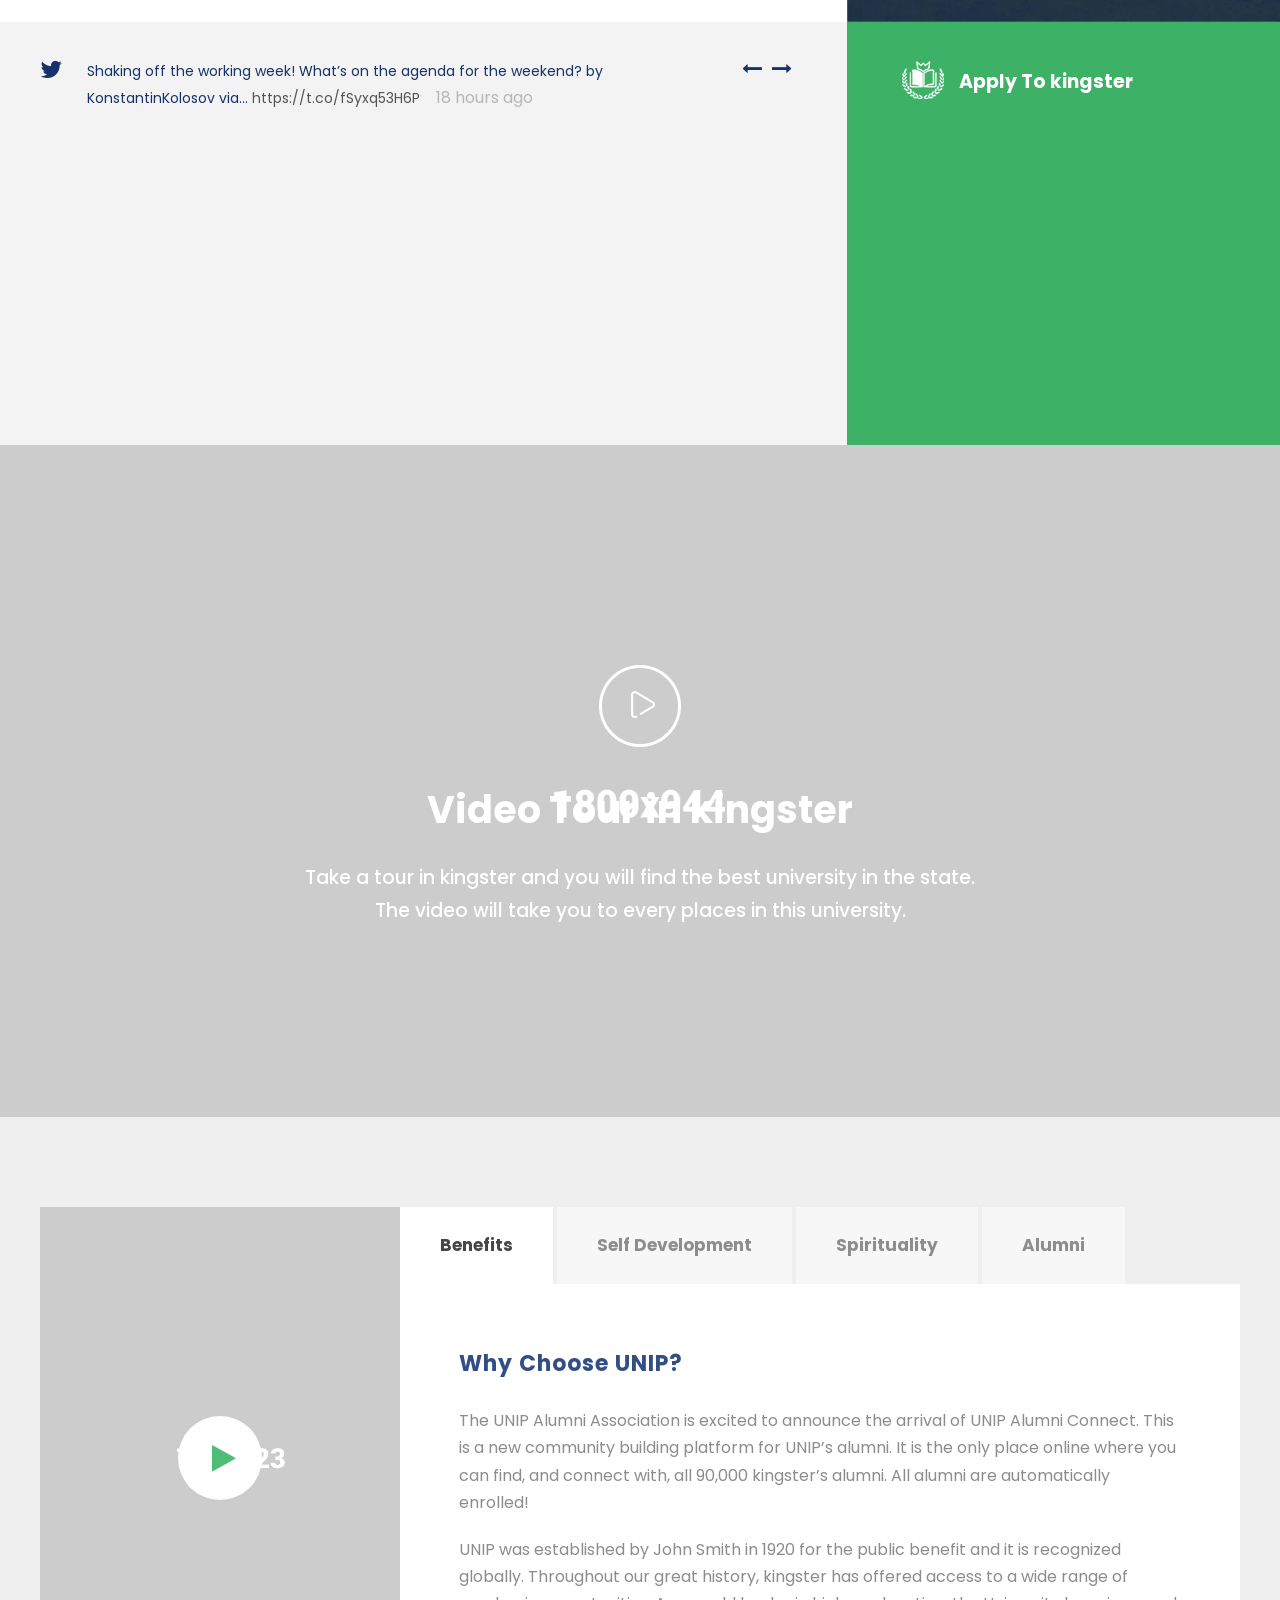
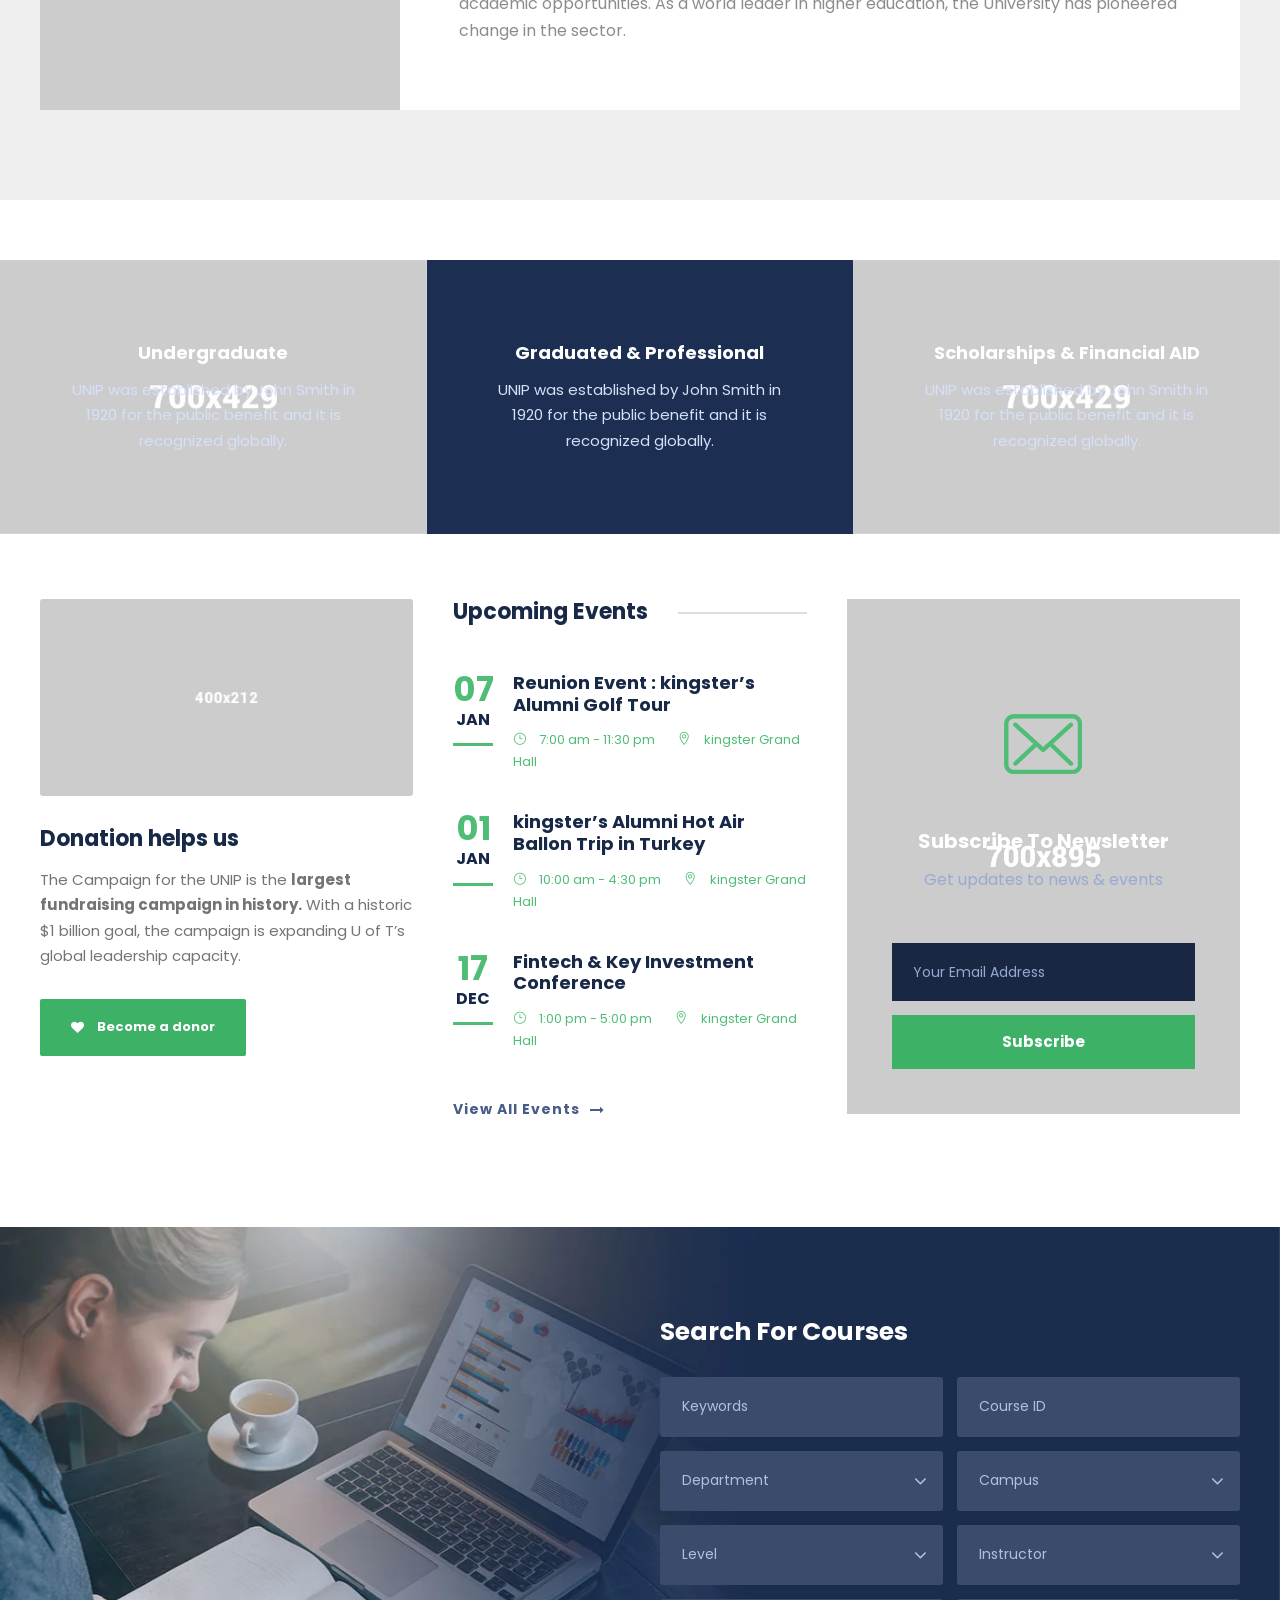
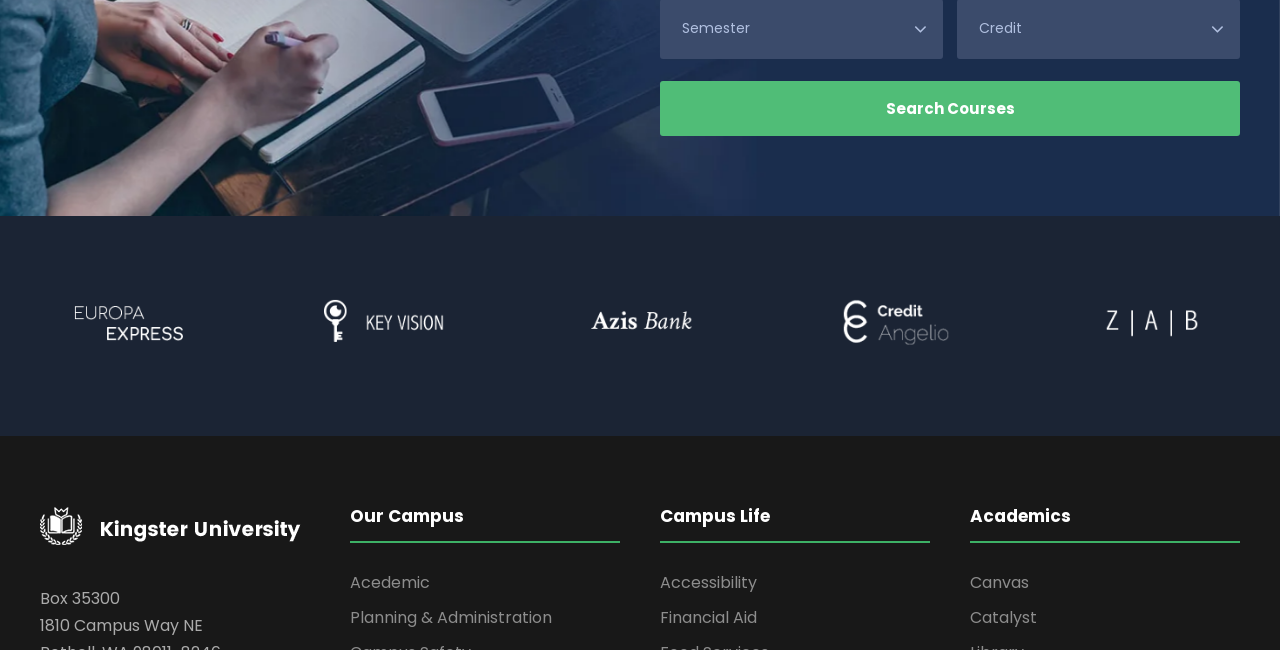
==== commit 4f2dab26: "text udpated on the homepage" ====
--- a/kingster/index.html
+++ b/kingster/index.html
@@ -383,12 +383,12 @@
                                                     <li data-index="rs-3" data-transition="fade" data-slotamount="default" data-hideafterloop="0" data-hideslideonmobile="off" data-easein="default" data-easeout="default" data-masterspeed="300" data-thumb="upload/slider-1-2-100x50.jpg" data-rotate="0" data-saveperformance="off" data-title="Slide" data-param1="" data-param2="" data-param3="" data-param4="" data-param5="" data-param6="" data-param7="" data-param8="" data-param9="" data-param10="" data-description=""> <img src="upload/slider-1-2.webp" alt="" title="slider-1-2" width="1800" height="1119" data-bgposition="center center" data-bgfit="cover" data-bgrepeat="no-repeat" class="rev-slidebg" data-no-retina>
                                                         <div class="tp-caption   tp-resizeme" id="slide-3-layer-1" data-x="38" data-y="center" data-voffset="-146" data-width="['auto']" data-height="['auto']" data-type="text" data-responsive_offset="on" data-frames='[{"delay":10,"speed":300,"frame":"0","from":"x:-50px;opacity:0;","to":"o:1;","ease":"Power3.easeInOut"},{"delay":"wait","speed":300,"frame":"999","to":"opacity:0;","ease":"Power3.easeInOut"}]' data-textAlign="['inherit','inherit','inherit','inherit']" data-paddingtop="[0,0,0,0]" data-paddingright="[0,0,0,0]" data-paddingbottom="[0,0,0,0]" data-paddingleft="[0,0,0,0]" style="z-index: 5; white-space: nowrap; font-size: 33px; line-height: 33px; font-weight: 300; color: #ffffff; letter-spacing: 0px;font-family:Poppins;">The Best University Of The State</div>
                                                         <div class="tp-caption tp-shape tp-shapewrapper  tp-resizeme" id="slide-3-layer-4" data-x="33" data-y="center" data-voffset="-44" data-width="['830']" data-height="['118']" data-type="shape" data-responsive_offset="on" data-frames='[{"delay":330,"speed":300,"frame":"0","from":"opacity:0;","to":"o:1;","ease":"Power3.easeInOut"},{"delay":"wait","speed":300,"frame":"999","to":"opacity:0;","ease":"Power3.easeInOut"}]' data-textAlign="['inherit','inherit','inherit','inherit']" data-paddingtop="[0,0,0,0]" data-paddingright="[0,0,0,0]" data-paddingbottom="[0,0,0,0]" data-paddingleft="[0,0,0,0]" style="z-index: 6;background-color:rgba(24,36,59,0.9);border-radius:3px 3px 3px 3px;"></div>
-                                                        <div class="tp-caption   tp-resizeme" id="slide-3-layer-2" data-x="55" data-y="center" data-voffset="-52" data-width="['auto']" data-height="['auto']" data-type="text" data-responsive_offset="on" data-frames='[{"delay":360,"speed":300,"frame":"0","from":"opacity:0;","to":"o:1;","ease":"Power3.easeInOut"},{"delay":"wait","speed":300,"frame":"999","to":"opacity:0;","ease":"Power3.easeInOut"}]' data-textAlign="['inherit','inherit','inherit','inherit']" data-paddingtop="[0,0,0,0]" data-paddingright="[0,0,0,0]" data-paddingbottom="[0,0,0,0]" data-paddingleft="[0,0,0,0]" style="z-index: 7; white-space: nowrap; font-size: 88px; line-height: 88px; font-weight: 700; color: #ffffff; letter-spacing: 0px;font-family:Playfair Display;">kingster</div>
+                                                        <div class="tp-caption   tp-resizeme" id="slide-3-layer-2" data-x="55" data-y="center" data-voffset="-52" data-width="['auto']" data-height="['auto']" data-type="text" data-responsive_offset="on" data-frames='[{"delay":360,"speed":300,"frame":"0","from":"opacity:0;","to":"o:1;","ease":"Power3.easeInOut"},{"delay":"wait","speed":300,"frame":"999","to":"opacity:0;","ease":"Power3.easeInOut"}]' data-textAlign="['inherit','inherit','inherit','inherit']" data-paddingtop="[0,0,0,0]" data-paddingright="[0,0,0,0]" data-paddingbottom="[0,0,0,0]" data-paddingleft="[0,0,0,0]" style="z-index: 7; white-space: nowrap; font-size: 88px; line-height: 88px; font-weight: 700; color: #ffffff; letter-spacing: 0px;font-family:Playfair Display;">UNIP</div>
                                                         <div class="tp-caption   tp-resizeme" id="slide-3-layer-3" data-x="423" data-y="center" data-voffset="-51" data-width="['auto']" data-height="['auto']" data-type="text" data-responsive_offset="on" data-frames='[{"delay":360,"speed":300,"frame":"0","from":"opacity:0;","to":"o:1;","ease":"Power3.easeInOut"},{"delay":"wait","speed":300,"frame":"999","to":"opacity:0;","ease":"Power3.easeInOut"}]' data-textAlign="['inherit','inherit','inherit','inherit']" data-paddingtop="[0,0,0,0]" data-paddingright="[0,0,0,0]" data-paddingbottom="[0,0,0,0]" data-paddingleft="[0,0,0,0]" style="z-index: 8; white-space: nowrap; font-size: 88px; line-height: 88px; font-weight: 400; color: #ffffff; letter-spacing: 0px;font-family:Playfair Display;">University</div>
                                                         <div class="tp-caption rev-btn rev-hiddenicon " id="slide-3-layer-6" data-x="34" data-y="center" data-voffset="80" data-width="['auto']" data-height="['auto']" data-type="button" data-responsive_offset="on" data-frames='[{"delay":660,"speed":300,"frame":"0","from":"x:-50px;opacity:0;","to":"o:1;","ease":"Power3.easeInOut"},{"delay":"wait","speed":300,"frame":"999","to":"opacity:0;","ease":"Power3.easeInOut"},{"frame":"hover","speed":"0","ease":"Linear.easeNone","to":"o:1;rX:0;rY:0;rZ:0;z:0;","style":"c:rgb(1,61,135);bg:rgba(255,255,255,1);bw:0 0 0 5px;"}]' data-textAlign="['inherit','inherit','inherit','inherit']" data-paddingtop="[19,19,19,19]" data-paddingright="[21,21,21,21]" data-paddingbottom="[19,19,19,19]" data-paddingleft="[21,21,21,21]" style="z-index: 9; white-space: nowrap; font-size: 17px; line-height: 16px; font-weight: 600; color: #2d2d2d; letter-spacing: 0px;font-family:Poppins;background-color:rgb(255,255,255);border-color:rgb(61,177,102);border-style:solid;border-width:0px 0px 0px 5px;outline:none;box-shadow:none;box-sizing:border-box;-moz-box-sizing:border-box;-webkit-box-sizing:border-box;cursor:pointer;">Take A Tour</div>
                                                     </li>
                                                     <li data-index="rs-1" data-transition="fade" data-slotamount="default" data-hideafterloop="0" data-hideslideonmobile="off" data-easein="default" data-easeout="default" data-masterspeed="300" data-thumb="upload/slider-2-100x50.jpg" data-rotate="0" data-saveperformance="off" data-title="Slide" data-param1="" data-param2="" data-param3="" data-param4="" data-param5="" data-param6="" data-param7="" data-param8="" data-param9="" data-param10="" data-description=""> <img src="upload/slider-2.webp" alt="" title="slider-2" width="1800" height="1119" data-bgposition="center center" data-bgfit="cover" data-bgrepeat="no-repeat" class="rev-slidebg" data-no-retina>
-                                                        <div class="tp-caption   tp-resizeme" id="slide-1-layer-1" data-x="36" data-y="center" data-voffset="-120" data-width="['auto']" data-height="['auto']" data-type="text" data-responsive_offset="on" data-frames='[{"delay":10,"speed":300,"frame":"0","from":"x:-50px;opacity:0;","to":"o:1;","ease":"Power3.easeInOut"},{"delay":"wait","speed":300,"frame":"999","to":"opacity:0;","ease":"Power3.easeInOut"}]' data-textAlign="['inherit','inherit','inherit','inherit']" data-paddingtop="[0,0,0,0]" data-paddingright="[0,0,0,0]" data-paddingbottom="[0,0,0,0]" data-paddingleft="[0,0,0,0]" style="z-index: 5; white-space: nowrap; font-size: 33px; line-height: 33px; font-weight: 300; color: #ffffff; letter-spacing: 0px;font-family:Poppins;">kingster has more than</div>
+                                                        <div class="tp-caption   tp-resizeme" id="slide-1-layer-1" data-x="36" data-y="center" data-voffset="-120" data-width="['auto']" data-height="['auto']" data-type="text" data-responsive_offset="on" data-frames='[{"delay":10,"speed":300,"frame":"0","from":"x:-50px;opacity:0;","to":"o:1;","ease":"Power3.easeInOut"},{"delay":"wait","speed":300,"frame":"999","to":"opacity:0;","ease":"Power3.easeInOut"}]' data-textAlign="['inherit','inherit','inherit','inherit']" data-paddingtop="[0,0,0,0]" data-paddingright="[0,0,0,0]" data-paddingbottom="[0,0,0,0]" data-paddingleft="[0,0,0,0]" style="z-index: 5; white-space: nowrap; font-size: 33px; line-height: 33px; font-weight: 300; color: #ffffff; letter-spacing: 0px;font-family:Poppins;">UNIP has more than</div>
                                                         <div class="tp-caption   tp-resizeme" id="slide-1-layer-2" data-x="33" data-y="center" data-voffset="-31" data-width="['auto']" data-height="['auto']" data-type="text" data-responsive_offset="on" data-frames='[{"delay":370,"speed":300,"frame":"0","from":"opacity:0;","to":"o:1;","ease":"Power3.easeInOut"},{"delay":"wait","speed":300,"frame":"999","to":"opacity:0;","ease":"Power3.easeInOut"}]' data-textAlign="['inherit','inherit','inherit','inherit']" data-paddingtop="[0,0,0,0]" data-paddingright="[0,0,0,0]" data-paddingbottom="[0,0,0,0]" data-paddingleft="[0,0,0,0]" style="z-index: 6; white-space: nowrap; font-size: 83px; line-height: 83px; font-weight: 600; color: #ffffff; letter-spacing: 0px;font-family:Poppins;">180 Majors & Minors</div>
                                                         <div class="tp-caption rev-btn rev-hiddenicon " id="slide-1-layer-6" data-x="34" data-y="center" data-voffset="80" data-width="['auto']" data-height="['auto']" data-type="button" data-responsive_offset="on" data-frames='[{"delay":740,"speed":300,"frame":"0","from":"x:-50px;opacity:0;","to":"o:1;","ease":"Power3.easeInOut"},{"delay":"wait","speed":300,"frame":"999","to":"opacity:0;","ease":"Power3.easeInOut"},{"frame":"hover","speed":"0","ease":"Linear.easeNone","to":"o:1;rX:0;rY:0;rZ:0;z:0;","style":"c:rgb(0,64,132);bg:rgba(255,255,255,1);bw:0 0 0 5px;"}]' data-textAlign="['inherit','inherit','inherit','inherit']" data-paddingtop="[19,19,19,19]" data-paddingright="[21,21,21,21]" data-paddingbottom="[19,19,19,19]" data-paddingleft="[21,21,21,21]" style="z-index: 7; white-space: nowrap; font-size: 17px; line-height: 16px; font-weight: 600; color: #2d2d2d; letter-spacing: 0px;font-family:Poppins;background-color:rgb(255,255,255);border-color:rgb(61,177,102);border-style:solid;border-width:0px 0px 0px 5px;outline:none;box-shadow:none;box-sizing:border-box;-moz-box-sizing:border-box;-webkit-box-sizing:border-box;cursor:pointer;">Take A Tour</div>
                                                     </li>
@@ -1002,9 +1002,9 @@
                                                 <div class="gdlr-core-tab-item-content  gdlr-core-active" data-tab-id="1" >
                                                     <div class="gdlr-core-title-item gdlr-core-item-pdb clearfix  gdlr-core-left-align gdlr-core-title-item-caption-top">
                                                         <div class="gdlr-core-title-item-title-wrap ">
-                                                            <h3 class="gdlr-core-title-item-title gdlr-core-skin-title " id="h3_1dd7_24">Why Choose kingster?<span class="gdlr-core-title-item-title-divider gdlr-core-skin-divider" ></span></h3></div>
-                                                    </div>
-                                                    <p>The UNIP Alumni Association is excited to announce the arrival of UNIP Alumni Connect. This is a new community building platform for Kinster’s alumni. It is the only place online where you can find, and connect with, all 90,000 kingster’s alumni. All alumni are automatically enrolled!</p>
+                                                            <h3 class="gdlr-core-title-item-title gdlr-core-skin-title " id="h3_1dd7_24">Why Choose UNIP?<span class="gdlr-core-title-item-title-divider gdlr-core-skin-divider" ></span></h3></div>
+                                                    </div>
+                                                    <p>The UNIP Alumni Association is excited to announce the arrival of UNIP Alumni Connect. This is a new community building platform for UNIP’s alumni. It is the only place online where you can find, and connect with, all 90,000 kingster’s alumni. All alumni are automatically enrolled!</p>
                                                     <p>UNIP was established by John Smith in 1920 for the public benefit and it is recognized globally. Throughout our great history, kingster has offered access to a wide range of academic opportunities. As a world leader in higher education, the University has pioneered change in the sector.</p>
                                                 </div>
                                                 <div class="gdlr-core-tab-item-content " data-tab-id="2" >
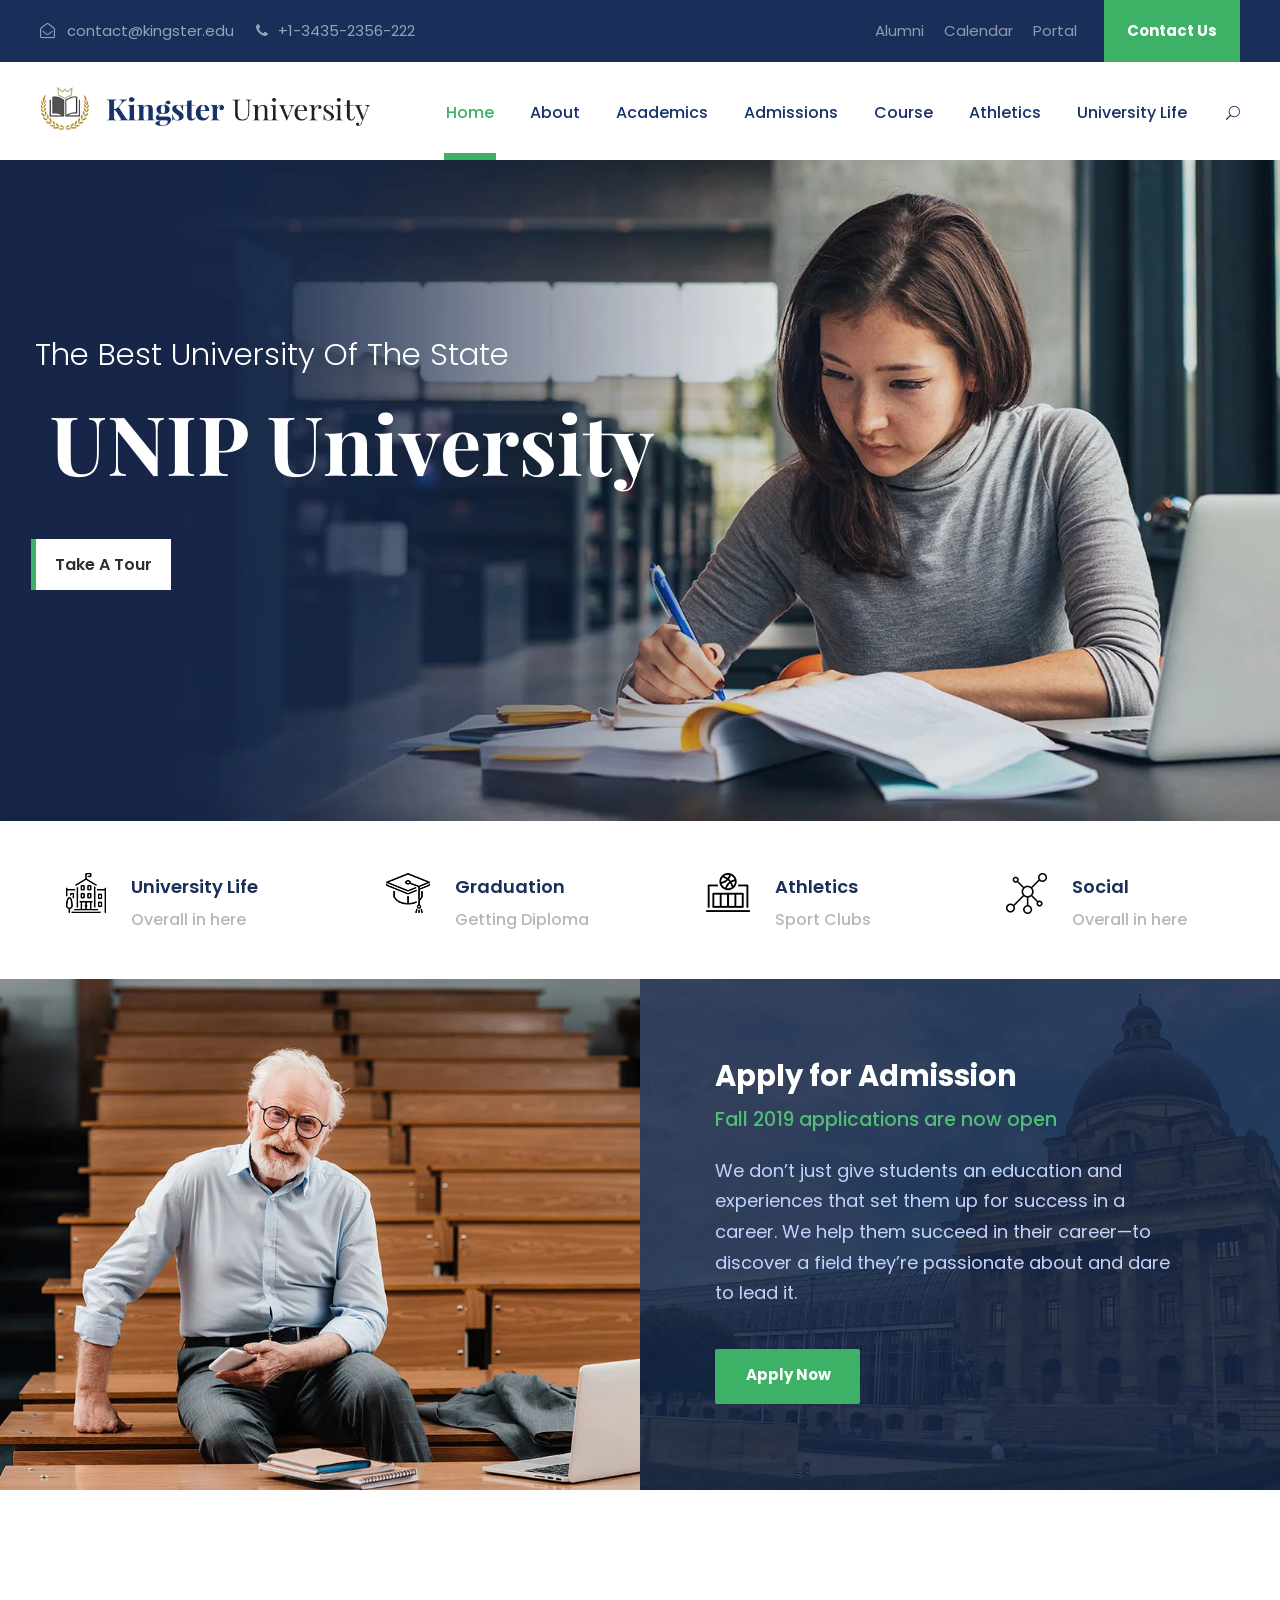
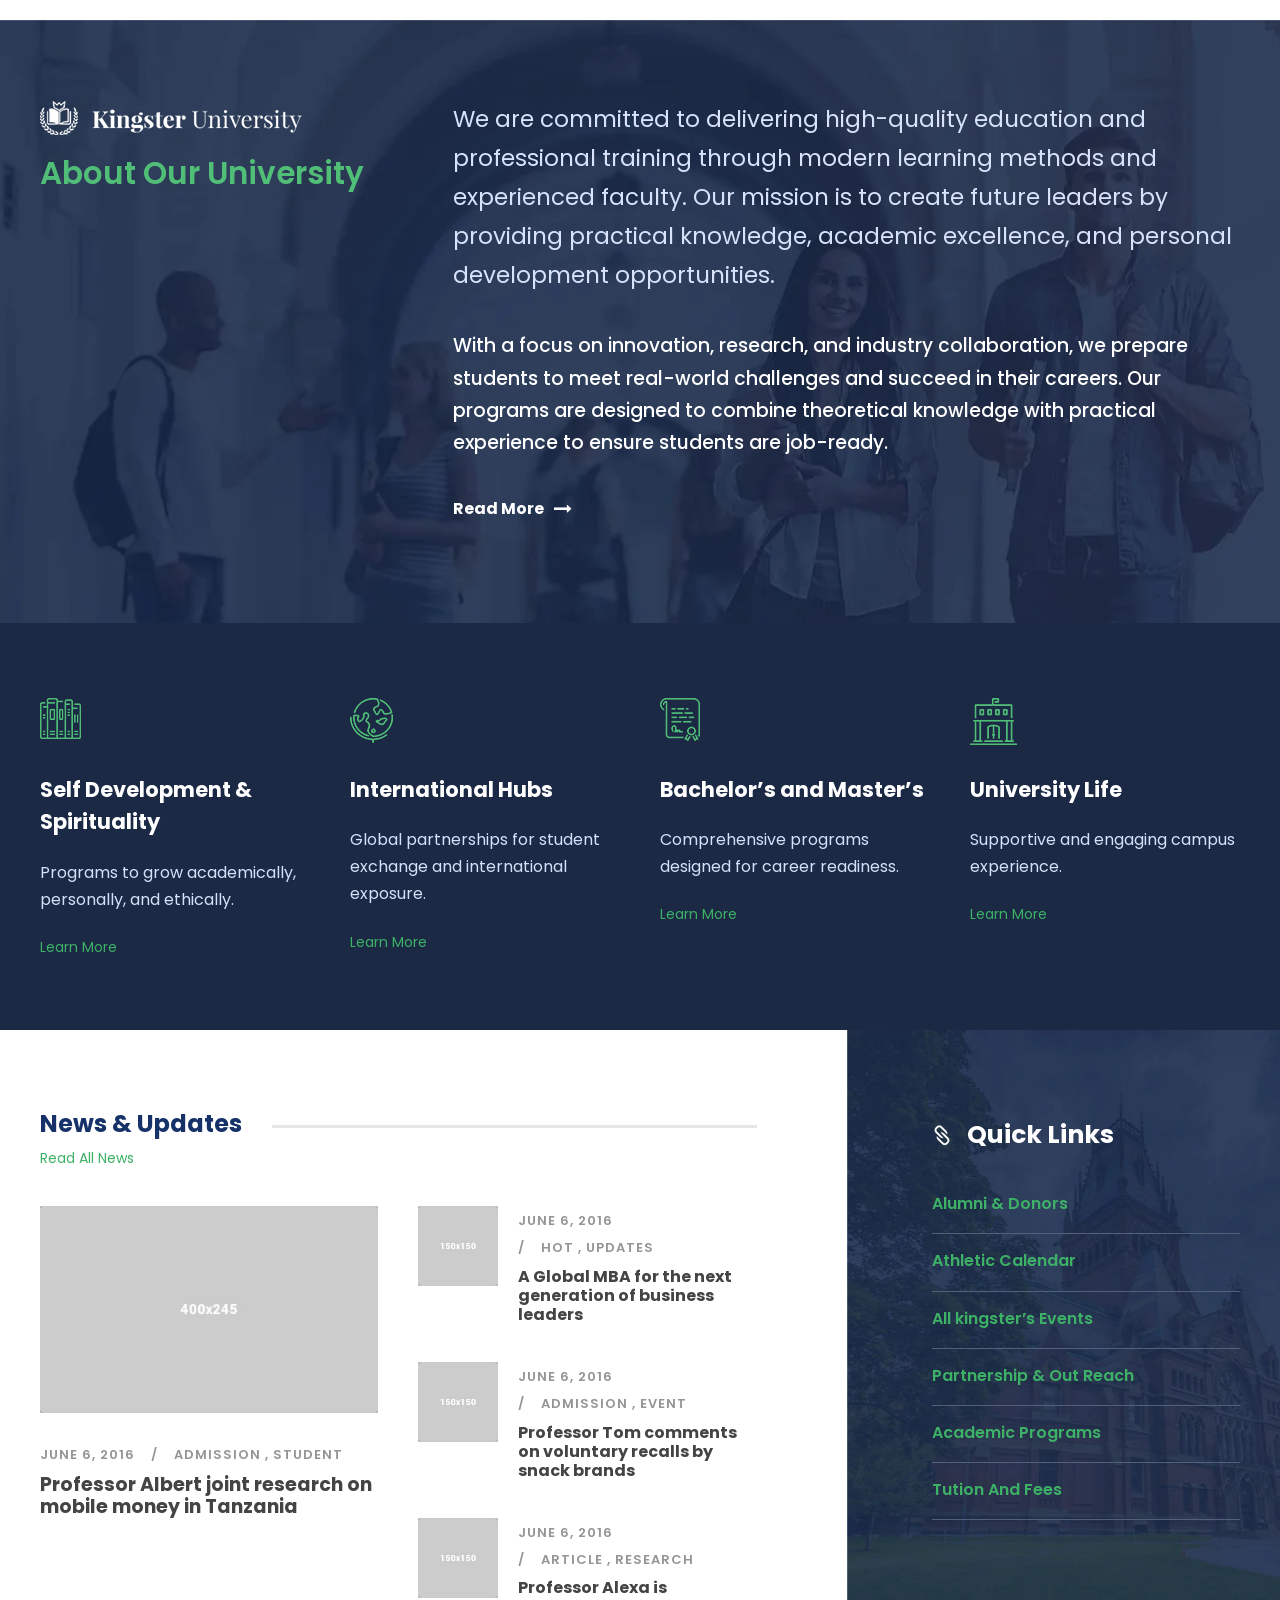
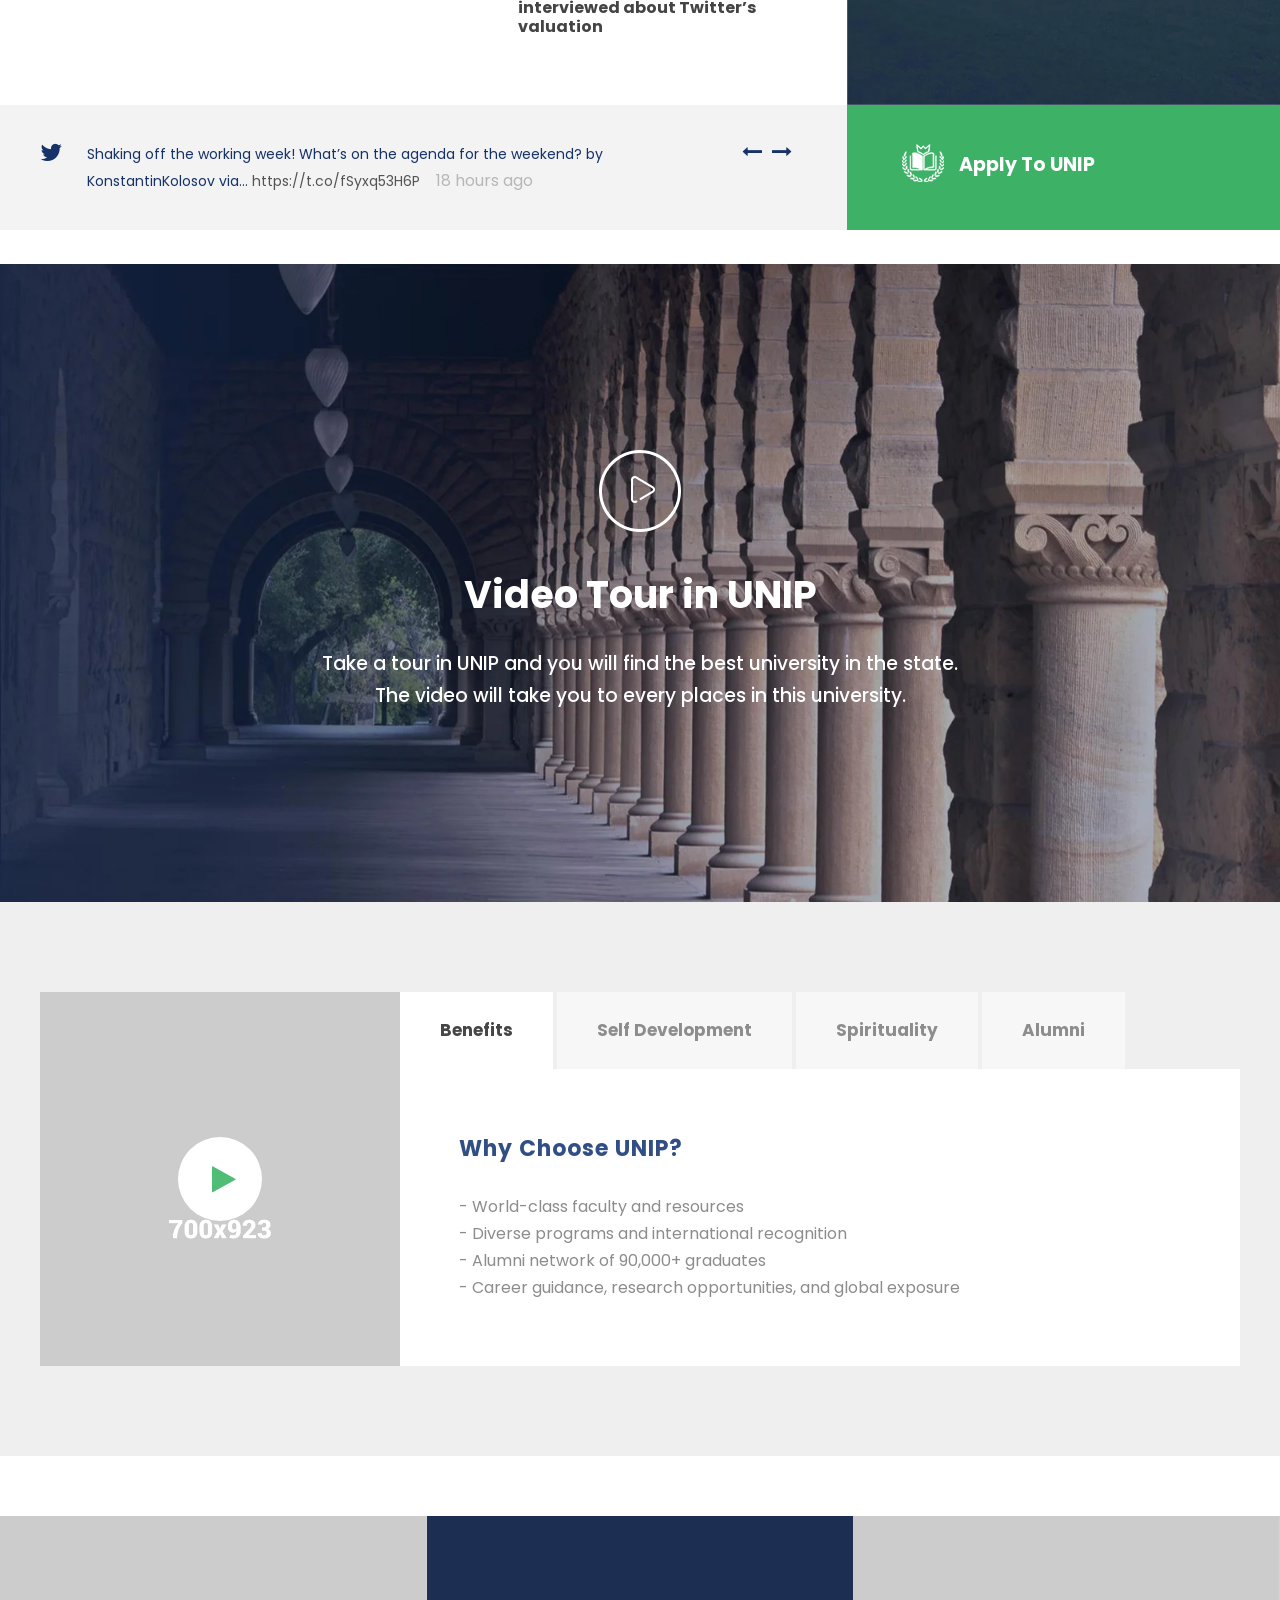
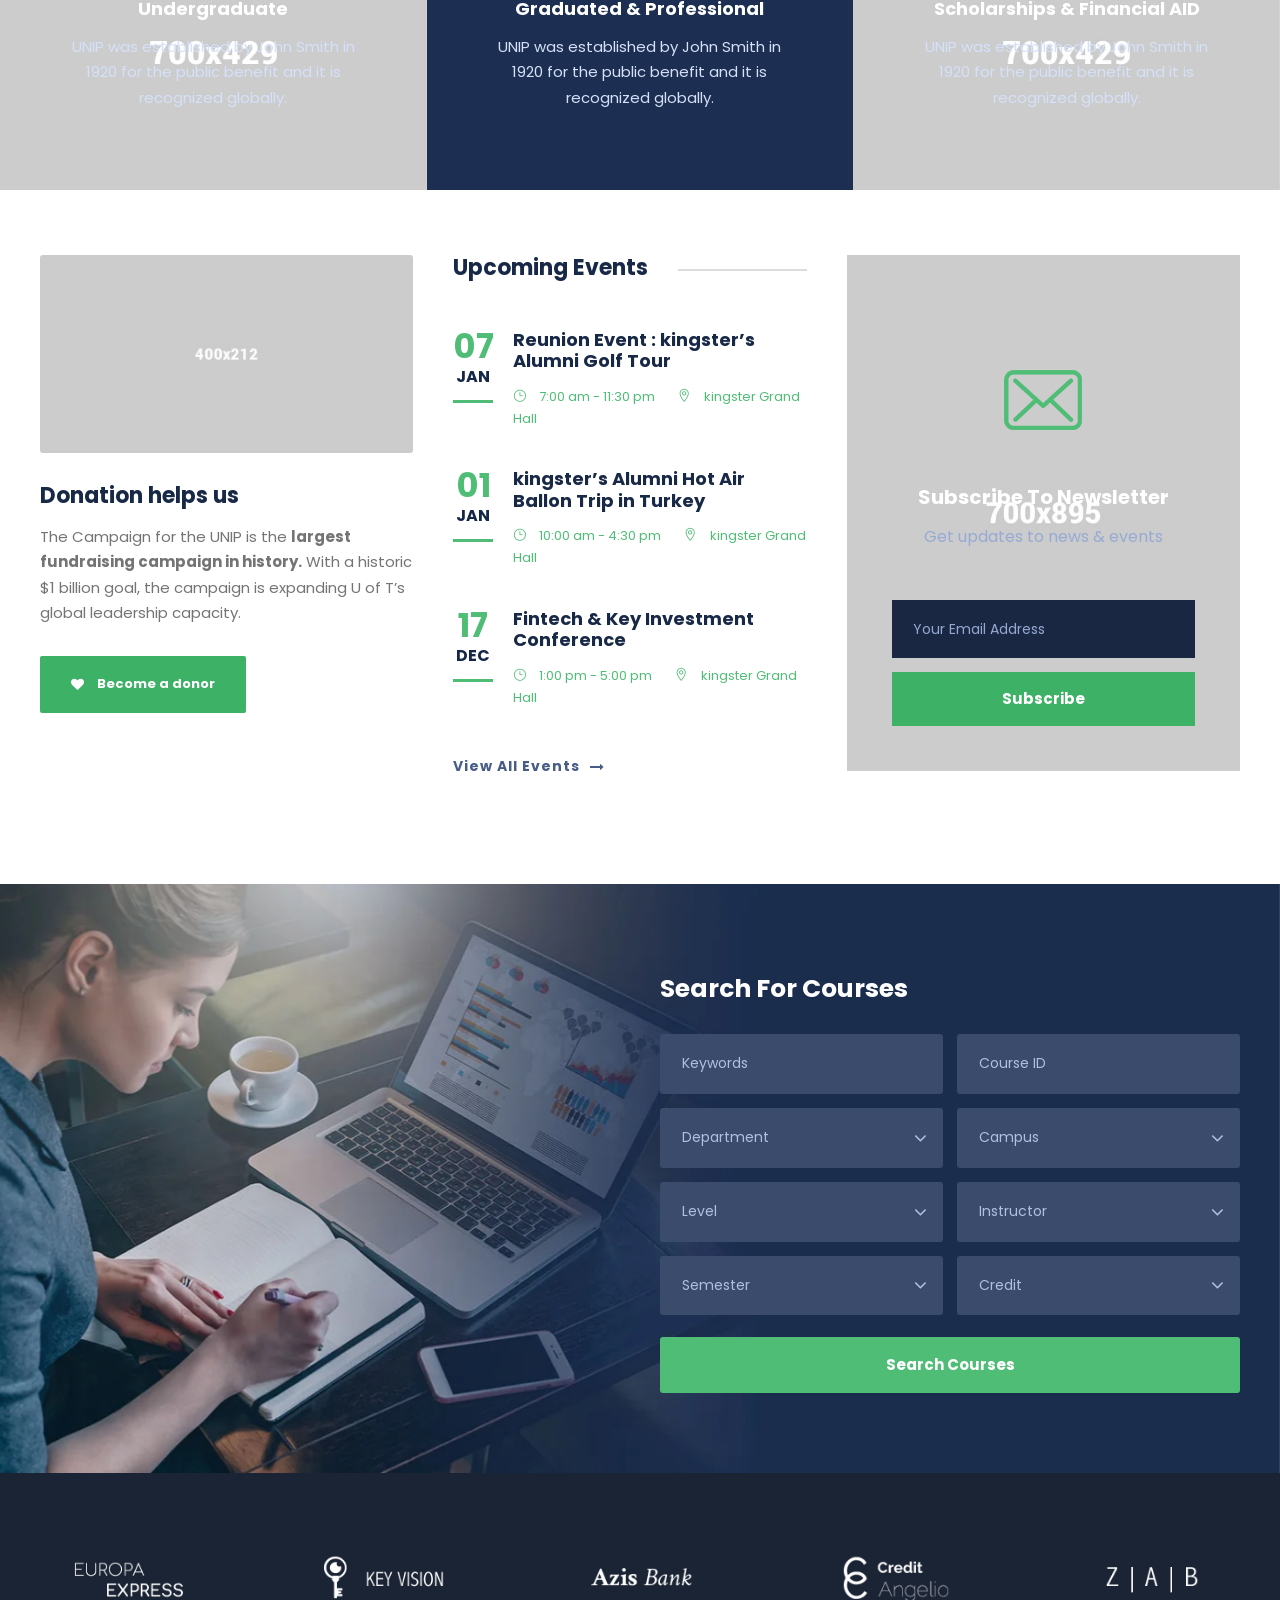
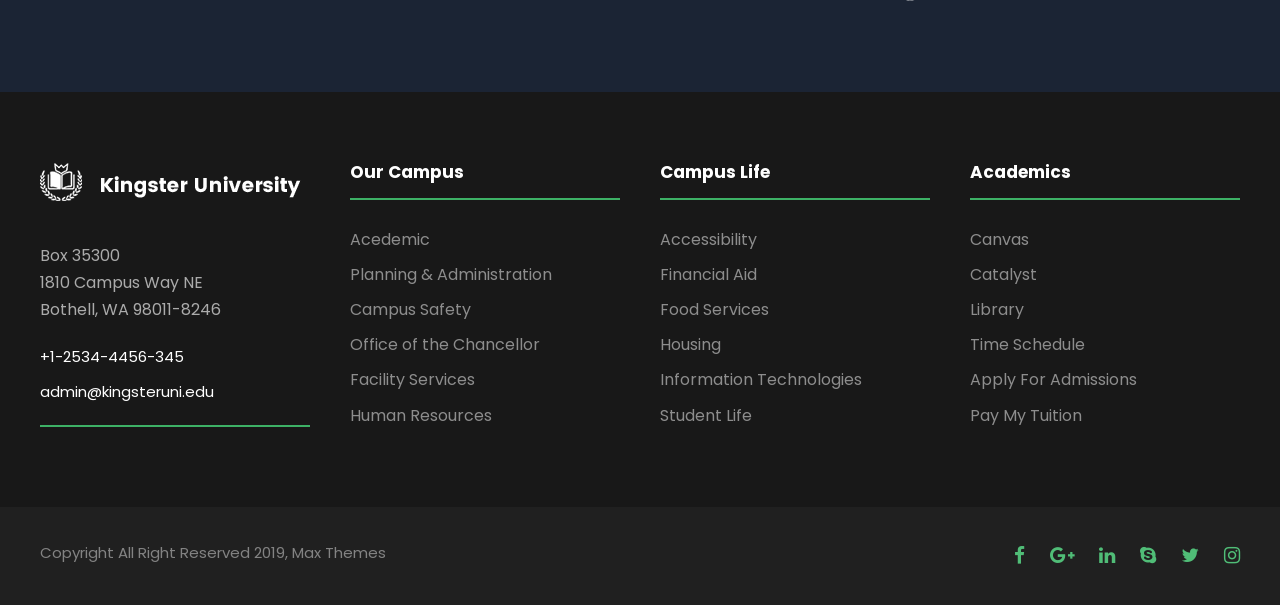
==== commit ac98d0e3: "text udpated on the homepage" ====
--- a/kingster/index.html
+++ b/kingster/index.html
@@ -382,9 +382,9 @@
                                                 <ul>
                                                     <li data-index="rs-3" data-transition="fade" data-slotamount="default" data-hideafterloop="0" data-hideslideonmobile="off" data-easein="default" data-easeout="default" data-masterspeed="300" data-thumb="upload/slider-1-2-100x50.jpg" data-rotate="0" data-saveperformance="off" data-title="Slide" data-param1="" data-param2="" data-param3="" data-param4="" data-param5="" data-param6="" data-param7="" data-param8="" data-param9="" data-param10="" data-description=""> <img src="upload/slider-1-2.webp" alt="" title="slider-1-2" width="1800" height="1119" data-bgposition="center center" data-bgfit="cover" data-bgrepeat="no-repeat" class="rev-slidebg" data-no-retina>
                                                         <div class="tp-caption   tp-resizeme" id="slide-3-layer-1" data-x="38" data-y="center" data-voffset="-146" data-width="['auto']" data-height="['auto']" data-type="text" data-responsive_offset="on" data-frames='[{"delay":10,"speed":300,"frame":"0","from":"x:-50px;opacity:0;","to":"o:1;","ease":"Power3.easeInOut"},{"delay":"wait","speed":300,"frame":"999","to":"opacity:0;","ease":"Power3.easeInOut"}]' data-textAlign="['inherit','inherit','inherit','inherit']" data-paddingtop="[0,0,0,0]" data-paddingright="[0,0,0,0]" data-paddingbottom="[0,0,0,0]" data-paddingleft="[0,0,0,0]" style="z-index: 5; white-space: nowrap; font-size: 33px; line-height: 33px; font-weight: 300; color: #ffffff; letter-spacing: 0px;font-family:Poppins;">The Best University Of The State</div>
-                                                        <div class="tp-caption tp-shape tp-shapewrapper  tp-resizeme" id="slide-3-layer-4" data-x="33" data-y="center" data-voffset="-44" data-width="['830']" data-height="['118']" data-type="shape" data-responsive_offset="on" data-frames='[{"delay":330,"speed":300,"frame":"0","from":"opacity:0;","to":"o:1;","ease":"Power3.easeInOut"},{"delay":"wait","speed":300,"frame":"999","to":"opacity:0;","ease":"Power3.easeInOut"}]' data-textAlign="['inherit','inherit','inherit','inherit']" data-paddingtop="[0,0,0,0]" data-paddingright="[0,0,0,0]" data-paddingbottom="[0,0,0,0]" data-paddingleft="[0,0,0,0]" style="z-index: 6;background-color:rgba(24,36,59,0.9);border-radius:3px 3px 3px 3px;"></div>
-                                                        <div class="tp-caption   tp-resizeme" id="slide-3-layer-2" data-x="55" data-y="center" data-voffset="-52" data-width="['auto']" data-height="['auto']" data-type="text" data-responsive_offset="on" data-frames='[{"delay":360,"speed":300,"frame":"0","from":"opacity:0;","to":"o:1;","ease":"Power3.easeInOut"},{"delay":"wait","speed":300,"frame":"999","to":"opacity:0;","ease":"Power3.easeInOut"}]' data-textAlign="['inherit','inherit','inherit','inherit']" data-paddingtop="[0,0,0,0]" data-paddingright="[0,0,0,0]" data-paddingbottom="[0,0,0,0]" data-paddingleft="[0,0,0,0]" style="z-index: 7; white-space: nowrap; font-size: 88px; line-height: 88px; font-weight: 700; color: #ffffff; letter-spacing: 0px;font-family:Playfair Display;">UNIP</div>
-                                                        <div class="tp-caption   tp-resizeme" id="slide-3-layer-3" data-x="423" data-y="center" data-voffset="-51" data-width="['auto']" data-height="['auto']" data-type="text" data-responsive_offset="on" data-frames='[{"delay":360,"speed":300,"frame":"0","from":"opacity:0;","to":"o:1;","ease":"Power3.easeInOut"},{"delay":"wait","speed":300,"frame":"999","to":"opacity:0;","ease":"Power3.easeInOut"}]' data-textAlign="['inherit','inherit','inherit','inherit']" data-paddingtop="[0,0,0,0]" data-paddingright="[0,0,0,0]" data-paddingbottom="[0,0,0,0]" data-paddingleft="[0,0,0,0]" style="z-index: 8; white-space: nowrap; font-size: 88px; line-height: 88px; font-weight: 400; color: #ffffff; letter-spacing: 0px;font-family:Playfair Display;">University</div>
+                                                        <!-- <div class="tp-caption tp-shape tp-shapewrapper  tp-resizeme" id="slide-3-layer-4" data-x="33" data-y="center" data-voffset="-44" data-width="['830']" data-height="['118']" data-type="shape" data-responsive_offset="on" data-frames='[{"delay":330,"speed":300,"frame":"0","from":"opacity:0;","to":"o:1;","ease":"Power3.easeInOut"},{"delay":"wait","speed":300,"frame":"999","to":"opacity:0;","ease":"Power3.easeInOut"}]' data-textAlign="['inherit','inherit','inherit','inherit']" data-paddingtop="[0,0,0,0]" data-paddingright="[0,0,0,0]" data-paddingbottom="[0,0,0,0]" data-paddingleft="[0,0,0,0]" style="z-index: 6;background-color:rgba(24,36,59,0.9);border-radius:3px 3px 3px 3px;"></div> -->
+                                                        <div class="tp-caption   tp-resizeme" id="slide-3-layer-2" data-x="55" data-y="center" data-voffset="-52" data-width="['auto']" data-height="['auto']" data-type="text" data-responsive_offset="on" data-frames='[{"delay":360,"speed":300,"frame":"0","from":"opacity:0;","to":"o:1;","ease":"Power3.easeInOut"},{"delay":"wait","speed":300,"frame":"999","to":"opacity:0;","ease":"Power3.easeInOut"}]' data-textAlign="['inherit','inherit','inherit','inherit']" data-paddingtop="[0,0,0,0]" data-paddingright="[0,0,0,0]" data-paddingbottom="[0,0,0,0]" data-paddingleft="[0,0,0,0]" style="z-index: 7; white-space: nowrap; font-size: 88px; line-height: 88px; font-weight: 700; color: #ffffff; letter-spacing: 0px;font-family:Playfair Display;">UNIP University</div>
+                                                        <!-- <div class="tp-caption   tp-resizeme" id="slide-3-layer-3" data-x="423" data-y="center" data-voffset="-51" data-width="['auto']" data-height="['auto']" data-type="text" data-responsive_offset="on" data-frames='[{"delay":360,"speed":300,"frame":"0","from":"opacity:0;","to":"o:1;","ease":"Power3.easeInOut"},{"delay":"wait","speed":300,"frame":"999","to":"opacity:0;","ease":"Power3.easeInOut"}]' data-textAlign="['inherit','inherit','inherit','inherit']" data-paddingtop="[0,0,0,0]" data-paddingright="[0,0,0,0]" data-paddingbottom="[0,0,0,0]" data-paddingleft="[0,0,0,0]" style="z-index: 8; white-space: nowrap; font-size: 88px; line-height: 88px; font-weight: 400; color: #ffffff; letter-spacing: 0px;font-family:Playfair Display;"></div> -->
                                                         <div class="tp-caption rev-btn rev-hiddenicon " id="slide-3-layer-6" data-x="34" data-y="center" data-voffset="80" data-width="['auto']" data-height="['auto']" data-type="button" data-responsive_offset="on" data-frames='[{"delay":660,"speed":300,"frame":"0","from":"x:-50px;opacity:0;","to":"o:1;","ease":"Power3.easeInOut"},{"delay":"wait","speed":300,"frame":"999","to":"opacity:0;","ease":"Power3.easeInOut"},{"frame":"hover","speed":"0","ease":"Linear.easeNone","to":"o:1;rX:0;rY:0;rZ:0;z:0;","style":"c:rgb(1,61,135);bg:rgba(255,255,255,1);bw:0 0 0 5px;"}]' data-textAlign="['inherit','inherit','inherit','inherit']" data-paddingtop="[19,19,19,19]" data-paddingright="[21,21,21,21]" data-paddingbottom="[19,19,19,19]" data-paddingleft="[21,21,21,21]" style="z-index: 9; white-space: nowrap; font-size: 17px; line-height: 16px; font-weight: 600; color: #2d2d2d; letter-spacing: 0px;font-family:Poppins;background-color:rgb(255,255,255);border-color:rgb(61,177,102);border-style:solid;border-width:0px 0px 0px 5px;outline:none;box-shadow:none;box-sizing:border-box;-moz-box-sizing:border-box;-webkit-box-sizing:border-box;cursor:pointer;">Take A Tour</div>
                                                     </li>
                                                     <li data-index="rs-1" data-transition="fade" data-slotamount="default" data-hideafterloop="0" data-hideslideonmobile="off" data-easein="default" data-easeout="default" data-masterspeed="300" data-thumb="upload/slider-2-100x50.jpg" data-rotate="0" data-saveperformance="off" data-title="Slide" data-param1="" data-param2="" data-param3="" data-param4="" data-param5="" data-param6="" data-param7="" data-param8="" data-param9="" data-param10="" data-description=""> <img src="upload/slider-2.webp" alt="" title="slider-2" width="1800" height="1119" data-bgposition="center center" data-bgfit="cover" data-bgrepeat="no-repeat" class="rev-slidebg" data-no-retina>
@@ -549,14 +549,14 @@
                                             <div class="gdlr-core-pbf-element">
                                                 <div class="gdlr-core-text-box-item gdlr-core-item-pdlr gdlr-core-item-pdb gdlr-core-left-align" id="div_1dd7_26">
                                                     <div class="gdlr-core-text-box-item-content" id="div_1dd7_27">
-                                                        <p>We are one of the largest, most diverse universities in the USA with over 90,000 students in USA, and a further 30,000 studying across 180 countries for UNIP.</p>
+                                                        <p>We are committed to delivering high-quality education and professional training through modern learning methods and experienced faculty. Our mission is to create future leaders by providing practical knowledge, academic excellence, and personal development opportunities.</p>
                                                     </div>
                                                 </div>
                                             </div>
                                             <div class="gdlr-core-pbf-element">
                                                 <div class="gdlr-core-text-box-item gdlr-core-item-pdlr gdlr-core-item-pdb gdlr-core-left-align" id="div_1dd7_28">
                                                     <div class="gdlr-core-text-box-item-content" id="div_1dd7_29">
-                                                        <p>UNIP University was established by John Smith in 1920 for the public benefit and it is recognized globally. Throughout our great history, kingster has offered access to a wide range of academic opportunities. As a world leader in higher education, the University has pioneered change in the sector.</p>
+                                                        <p>With a focus on innovation, research, and industry collaboration, we prepare students to meet real-world challenges and succeed in their careers. Our programs are designed to combine theoretical knowledge with practical experience to ensure students are job-ready.</p>
                                                     </div>
                                                 </div>
                                             </div>
@@ -581,9 +581,9 @@
                                                     <div class="gdlr-core-column-service-media gdlr-core-media-image" id="div_1dd7_33"><img src="upload/col-icon-1.png" alt="" width="41" height="41" title="col-icon-1" /></div>
                                                     <div class="gdlr-core-column-service-content-wrapper">
                                                         <div class="gdlr-core-column-service-title-wrap">
-                                                            <h3 class="gdlr-core-column-service-title gdlr-core-skin-title" id="h3_1dd7_6">Education Services</h3></div>
+                                                            <h3 class="gdlr-core-column-service-title gdlr-core-skin-title" id="h3_1dd7_6">Self Development & Spirituality</h3></div>
                                                         <div class="gdlr-core-column-service-content" id="div_1dd7_34">
-                                                            <p>UNIP University was established by John Smith in 1920 for the public benefit and it is recognized.</p> <a class="gdlr-core-column-service-read-more gdlr-core-info-font" href="#" id="a_1dd7_1">Learn More</a></div>
+                                                            <p>Programs to grow academically, personally, and ethically.</p> <a class="gdlr-core-column-service-read-more gdlr-core-info-font" href="#" id="a_1dd7_1">Learn More</a></div>
                                                     </div>
                                                 </div>
                                             </div>
@@ -600,7 +600,7 @@
                                                         <div class="gdlr-core-column-service-title-wrap">
                                                             <h3 class="gdlr-core-column-service-title gdlr-core-skin-title" id="h3_1dd7_7">International Hubs</h3></div>
                                                         <div class="gdlr-core-column-service-content" id="div_1dd7_37">
-                                                            <p>UNIP University was established by John Smith in 1920 for the public benefit and it is recognized.</p> <a class="gdlr-core-column-service-read-more gdlr-core-info-font" href="#" id="a_1dd7_2">Learn More</a></div>
+                                                            <p>Global partnerships for student exchange and international exposure.</p> <a class="gdlr-core-column-service-read-more gdlr-core-info-font" href="#" id="a_1dd7_2">Learn More</a></div>
                                                     </div>
                                                 </div>
                                             </div>
@@ -617,7 +617,7 @@
                                                         <div class="gdlr-core-column-service-title-wrap">
                                                             <h3 class="gdlr-core-column-service-title gdlr-core-skin-title" id="h3_1dd7_8">Bachelor’s and Master’s</h3></div>
                                                         <div class="gdlr-core-column-service-content" id="div_1dd7_40">
-                                                            <p>UNIP University was established by John Smith in 1920 for the public benefit and it is recognized.</p> <a class="gdlr-core-column-service-read-more gdlr-core-info-font" href="#" id="a_1dd7_3">Learn More</a></div>
+                                                            <p>Comprehensive programs designed for career readiness.</p> <a class="gdlr-core-column-service-read-more gdlr-core-info-font" href="#" id="a_1dd7_3">Learn More</a></div>
                                                     </div>
                                                 </div>
                                             </div>
@@ -634,7 +634,7 @@
                                                         <div class="gdlr-core-column-service-title-wrap">
                                                             <h3 class="gdlr-core-column-service-title gdlr-core-skin-title" id="h3_1dd7_9">University Life</h3></div>
                                                         <div class="gdlr-core-column-service-content" id="div_1dd7_43">
-                                                            <p>UNIP University was established by John Smith in 1920 for the public benefit and it is recognized.</p> <a class="gdlr-core-column-service-read-more gdlr-core-info-font" href="#" id="a_1dd7_4">Learn More</a></div>
+                                                            <p>Supportive and engaging campus experience.</p> <a class="gdlr-core-column-service-read-more gdlr-core-info-font" href="#" id="a_1dd7_4">Learn More</a></div>
                                                     </div>
                                                 </div>
                                             </div>
@@ -917,7 +917,7 @@
                                                     <div class="gdlr-core-column-service-media gdlr-core-media-image" id="div_1dd7_71"><img src="upload/apply-logo.png" alt="" width="42" height="39" title="apply-logo" /></div>
                                                     <div class="gdlr-core-column-service-content-wrapper">
                                                         <div class="gdlr-core-column-service-title-wrap">
-                                                            <h3 class="gdlr-core-column-service-title gdlr-core-skin-title" id="h3_1dd7_22">Apply To kingster</h3></div>
+                                                            <h3 class="gdlr-core-column-service-title gdlr-core-skin-title" id="h3_1dd7_22">Apply To UNIP</h3></div>
                                                     </div>
                                                 </div>
                                             </div>
@@ -944,13 +944,13 @@
                                 <div class="gdlr-core-pbf-element">
                                     <div class="gdlr-core-title-item gdlr-core-item-pdb clearfix  gdlr-core-center-align gdlr-core-title-item-caption-top gdlr-core-item-pdlr">
                                         <div class="gdlr-core-title-item-title-wrap clearfix">
-                                            <h3 class="gdlr-core-title-item-title gdlr-core-skin-title " id="h3_1dd7_23">Video Tour in kingster</h3></div>
+                                            <h3 class="gdlr-core-title-item-title gdlr-core-skin-title " id="h3_1dd7_23">Video Tour in UNIP</h3></div>
                                     </div>
                                 </div>
                                 <div class="gdlr-core-pbf-element">
                                     <div class="gdlr-core-text-box-item gdlr-core-item-pdlr gdlr-core-item-pdb gdlr-core-center-align" id="div_1dd7_77">
                                         <div class="gdlr-core-text-box-item-content" id="div_1dd7_78">
-                                            <p>Take a tour in kingster and you will find the best university in the state. The video will take you to every places in this university.</p>
+                                            <p>Take a tour in UNIP and you will find the best university in the state. The video will take you to every places in this university.</p>
                                         </div>
                                     </div>
                                 </div>
@@ -1004,32 +1004,32 @@
                                                         <div class="gdlr-core-title-item-title-wrap ">
                                                             <h3 class="gdlr-core-title-item-title gdlr-core-skin-title " id="h3_1dd7_24">Why Choose UNIP?<span class="gdlr-core-title-item-title-divider gdlr-core-skin-divider" ></span></h3></div>
                                                     </div>
-                                                    <p>The UNIP Alumni Association is excited to announce the arrival of UNIP Alumni Connect. This is a new community building platform for UNIP’s alumni. It is the only place online where you can find, and connect with, all 90,000 kingster’s alumni. All alumni are automatically enrolled!</p>
-                                                    <p>UNIP was established by John Smith in 1920 for the public benefit and it is recognized globally. Throughout our great history, kingster has offered access to a wide range of academic opportunities. As a world leader in higher education, the University has pioneered change in the sector.</p>
+                                                    <p>- World-class faculty and resources <br>- Diverse programs and international recognition <br> - Alumni network of 90,000+ graduates <br> - Career guidance, research opportunities, and global exposure</p>
+                                                    <!-- <p>UNIP was established by John Smith in 1920 for the public benefit and it is recognized globally. Throughout our great history, UNIP has offered access to a wide range of academic opportunities. As a world leader in higher education, the University has pioneered change in the sector.</p> -->
                                                 </div>
                                                 <div class="gdlr-core-tab-item-content " data-tab-id="2" >
                                                     <div class="gdlr-core-title-item gdlr-core-item-pdb clearfix  gdlr-core-left-align gdlr-core-title-item-caption-top">
                                                         <div class="gdlr-core-title-item-title-wrap ">
                                                             <h3 class="gdlr-core-title-item-title gdlr-core-skin-title " id="h3_1dd7_25">Self Development<span class="gdlr-core-title-item-title-divider gdlr-core-skin-divider" ></span></h3></div>
                                                     </div>
-                                                    <p>The UNIP Alumni Association is excited to announce the arrival of UNIP Alumni Connect. This is a new community building platform for Kinster’s alumni. It is the only place online where you can find, and connect with, all 90,000 kingster’s alumni. All alumni are automatically enrolled!</p>
-                                                    <p>UNIP was established by John Smith in 1920 for the public benefit and it is recognized globally. Throughout our great history, kingster has offered access to a wide range of academic opportunities. As a world leader in higher education, the University has pioneered change in the sector.</p>
+                                                    <p>The UNIP Alumni Association is excited to announce the arrival of UNIP Alumni Connect. This is a new community building platform for UNIP's alumni. It is the only place online where you can find, and connect with, all 90,000 kingster’s alumni. All alumni are automatically enrolled!</p>
+                                                    <p>UNIP was established by John Smith in 1920 for the public benefit and it is recognized globally. Throughout our great history, UNIP has offered access to a wide range of academic opportunities. As a world leader in higher education, the University has pioneered change in the sector.</p>
                                                 </div>
                                                 <div class="gdlr-core-tab-item-content " data-tab-id="3" >
                                                     <div class="gdlr-core-title-item gdlr-core-item-pdb clearfix  gdlr-core-left-align gdlr-core-title-item-caption-top">
                                                         <div class="gdlr-core-title-item-title-wrap ">
                                                             <h3 class="gdlr-core-title-item-title gdlr-core-skin-title " id="h3_1dd7_26">Spirituality<span class="gdlr-core-title-item-title-divider gdlr-core-skin-divider" ></span></h3></div>
                                                     </div>
-                                                    <p>The UNIP Alumni Association is excited to announce the arrival of UNIP Alumni Connect. This is a new community building platform for Kinster’s alumni. It is the only place online where you can find, and connect with, all 90,000 kingster’s alumni. All alumni are automatically enrolled!</p>
-                                                    <p>UNIP was established by John Smith in 1920 for the public benefit and it is recognized globally. Throughout our great history, kingster has offered access to a wide range of academic opportunities. As a world leader in higher education, the University has pioneered change in the sector.</p>
+                                                    <p>The UNIP Alumni Association is excited to announce the arrival of UNIP Alumni Connect. This is a new community building platform for UNIP's alumni. It is the only place online where you can find, and connect with, all 90,000 kingster’s alumni. All alumni are automatically enrolled!</p>
+                                                    <p>UNIP was established by John Smith in 1920 for the public benefit and it is recognized globally. Throughout our great history, UNIP has offered access to a wide range of academic opportunities. As a world leader in higher education, the University has pioneered change in the sector.</p>
                                                 </div>
                                                 <div class="gdlr-core-tab-item-content " data-tab-id="4" >
                                                     <div class="gdlr-core-title-item gdlr-core-item-pdb clearfix  gdlr-core-left-align gdlr-core-title-item-caption-top">
                                                         <div class="gdlr-core-title-item-title-wrap ">
                                                             <h3 class="gdlr-core-title-item-title gdlr-core-skin-title " id="h3_1dd7_27">Alumni<span class="gdlr-core-title-item-title-divider gdlr-core-skin-divider" ></span></h3></div>
                                                     </div>
-                                                    <p>The UNIP Alumni Association is excited to announce the arrival of UNIP Alumni Connect. This is a new community building platform for Kinster’s alumni. It is the only place online where you can find, and connect with, all 90,000 kingster’s alumni. All alumni are automatically enrolled!</p>
-                                                    <p>UNIP was established by John Smith in 1920 for the public benefit and it is recognized globally. Throughout our great history, kingster has offered access to a wide range of academic opportunities. As a world leader in higher education, the University has pioneered change in the sector.</p>
+                                                    <p>The UNIP Alumni Association is excited to announce the arrival of UNIP Alumni Connect. This is a new community building platform for UNIP’s alumni. It is the only place online where you can find, and connect with, all 90,000 kingster’s alumni. All alumni are automatically enrolled!</p>
+                                                    <p>UNIP was established by John Smith in 1920 for the public benefit and it is recognized globally. Throughout our great history, UNIP has offered access to a wide range of academic opportunities. As a world leader in higher education, the University has pioneered change in the sector.</p>
                                                 </div>
                                             </div>
                                         </div>
--- a/kingster/css/unip-style-custom.css
+++ b/kingster/css/unip-style-custom.css
@@ -773,7 +773,7 @@
 #div_1dd7_71{margin-top: -2px;margin-right: 15px;}
 #h3_1dd7_22{font-size: 19px ;font-weight: 700 ;text-transform: none ;}
 #div_1dd7_72{padding: 220px 0px 170px 0px;}
-#div_1dd7_73{background-image: url(../upload/video-bg.jpg) ;background-size: cover ;background-position: center ;}
+#div_1dd7_73{background-image: url(../upload/slider-2.webp) ;background-size: cover ;background-position: center ;}
 #div_1dd7_74{max-width: 710px ;}
 #div_1dd7_75{padding-bottom: 40px ;}
 #div_1dd7_76{border-width: 0px;}
@@ -850,7 +850,7 @@
 #i_983a_1{font-size: 15px ;color: #96a2b8 ;margin-left: 18px ;margin-right: 6px ;}
 #img_983a_0{margin-bottom: 13px;}
 #span_983a_0{font-size: 14px; font-weight: 500;}
-#div_983a_0{background-image: url(../upload/about-title-bg.jpg) ;}
+#div_983a_0{background-image: url(../upload/about-title-bg.webp) ;}
 #div_983a_1{padding-top: 460px ;padding-bottom: 60px ;}
 #div_983a_2{font-size: 21px ;font-weight: 400 ;letter-spacing: 0px ;}
 #h1_983a_0{font-size: 48px ;font-weight: 700 ;text-transform: none ;letter-spacing: 0px ;color: #ffffff ;}
@@ -863,7 +863,7 @@
 #div_983a_8{text-transform: none ;}
 #div_983a_9{padding: 90px 0px 40px 0px;}
 #div_983a_10{background-color: #192f59 ;}
-#div_983a_11{opacity: 0.5 ;background-image: url(../upload/coming-soon.jpg) ;background-size: cover ;background-position: center ;}
+#div_983a_11{opacity: 0.5 ;background-image: url(../upload/about-title-bg.webp) ;background-size: cover ;background-position: center ;}
 #div_983a_12{border-width: 0px;}
 #div_983a_13{padding-bottom: 25px ;}
 #h3_983a_1{font-size: 18px ;font-weight: 600 ;letter-spacing: 0px ;text-transform: none ;color: #3db166 ;}
@@ -884,10 +884,10 @@
 #div_983a_26{padding-bottom: 25px ;}
 #h3_983a_4{font-size: 30px ;font-weight: 600 ;letter-spacing: 0px ;text-transform: none ;}
 #div_983a_27{font-size: 17px ;text-transform: none ;}
-#div_983a_28{background-image: url(../upload/nathan-dumlao-572047-unsplash.jpg) ;background-size: cover ;background-position: center ;}
+#div_983a_28{background-image: url(../upload/nathan-dumlao-572047-unsplash.webp) ;background-size: cover ;background-position: center ;}
 #div_983a_29{padding: 0px 0px 0px 0px;}
 #div_983a_30{background-color: #f2f2f2 ;}
-#div_983a_31{background-image: url(../upload/shutterstock_400221589.jpg) ;background-size: cover ;background-position: center ;}
+#div_983a_31{background-image: url(../upload/shutterstock_400221589.webp) ;background-size: cover ;background-position: center ;}
 #div_983a_32{padding: 60px 0px 15px 85px;}
 #div_983a_33{background-color: #f2f2f2 ;}
 #div_983a_34{border-width: 0px;}
@@ -902,7 +902,7 @@
 #div_983a_42{padding-bottom: 25px ;}
 #h3_983a_6{font-size: 30px ;font-weight: 600 ;letter-spacing: 0px ;text-transform: none ;}
 #div_983a_43{font-size: 17px ;text-transform: none ;}
-#div_983a_44{background-image: url(../upload/shutterstock_547272460.jpg) ;background-size: cover ;background-position: center ;}
+#div_983a_44{background-image: url(../upload/shutterstock_547272460.webp) ;background-size: cover ;background-position: center ;}
 #div_983a_45{padding: 55px 0px 20px 0px;}
 #div_983a_46{background-color: #1b2434 ;}
 #div_983a_47{max-width: 1440px ;}
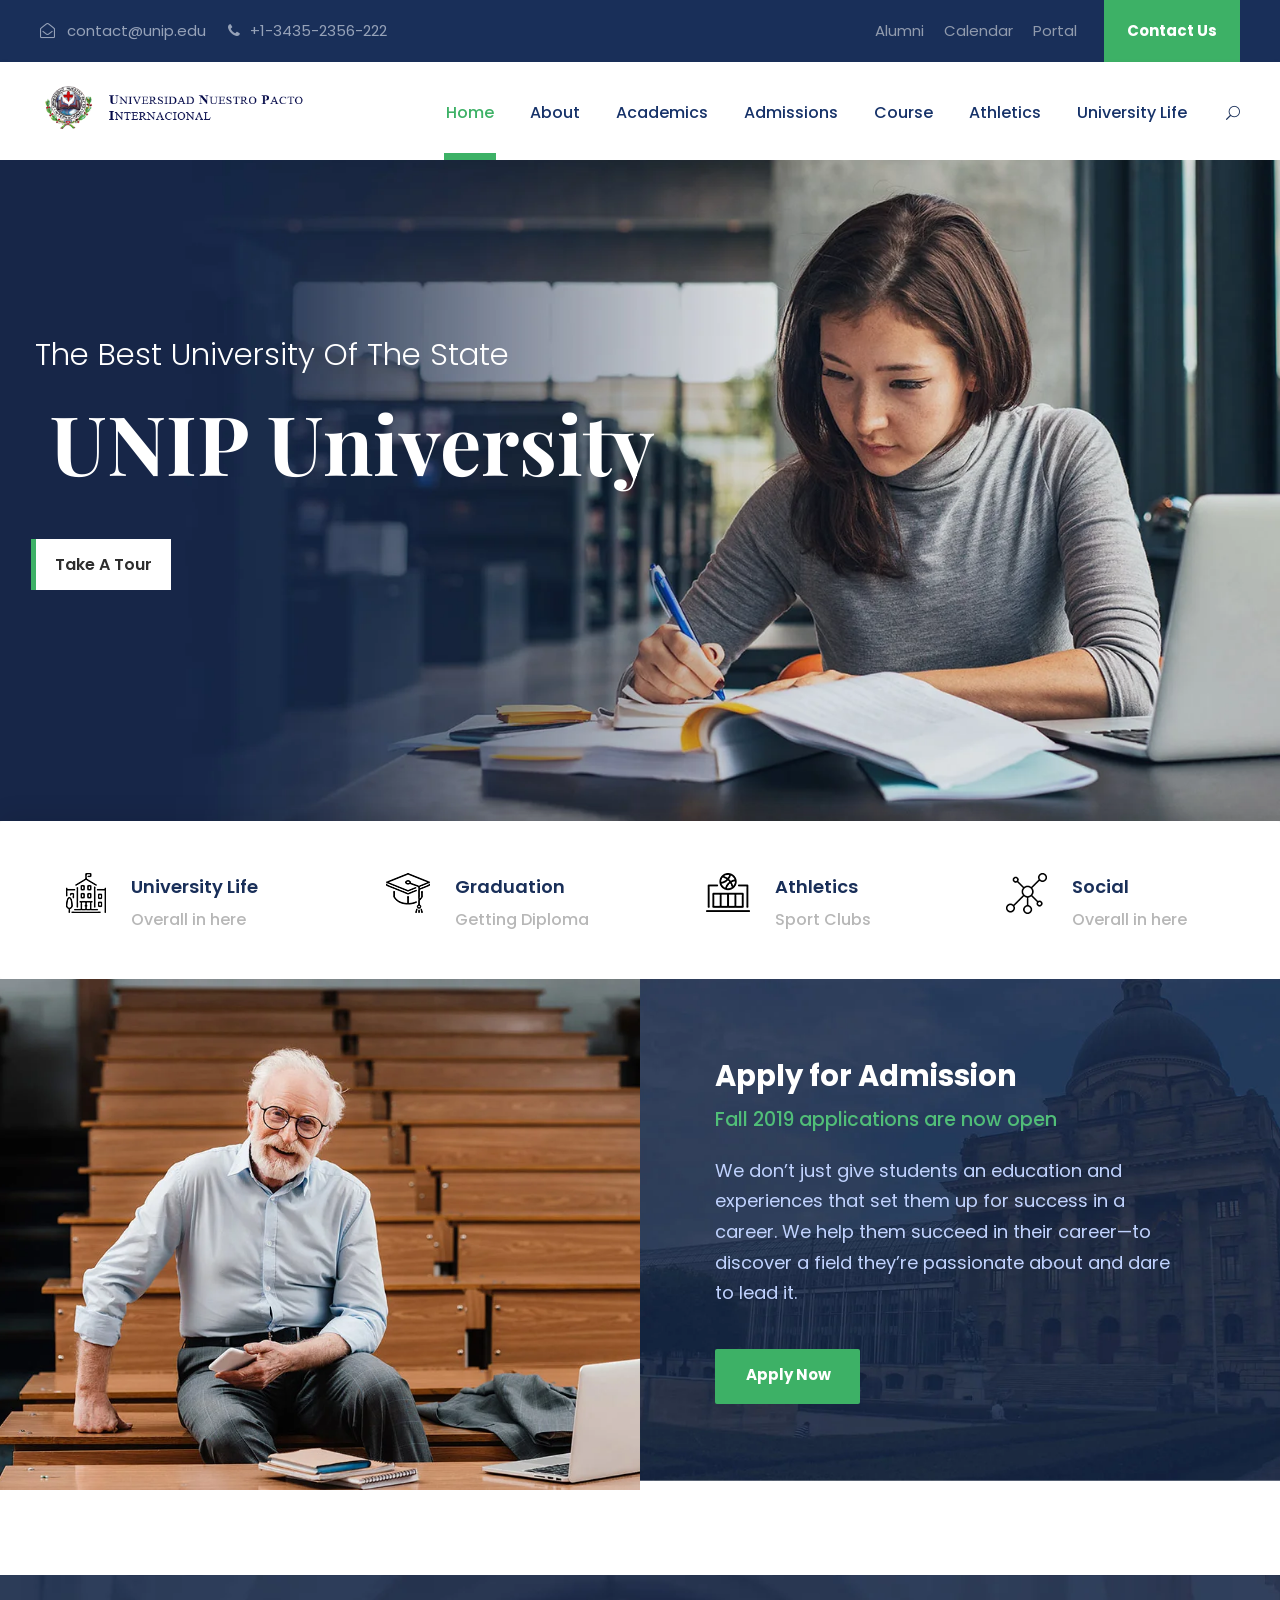
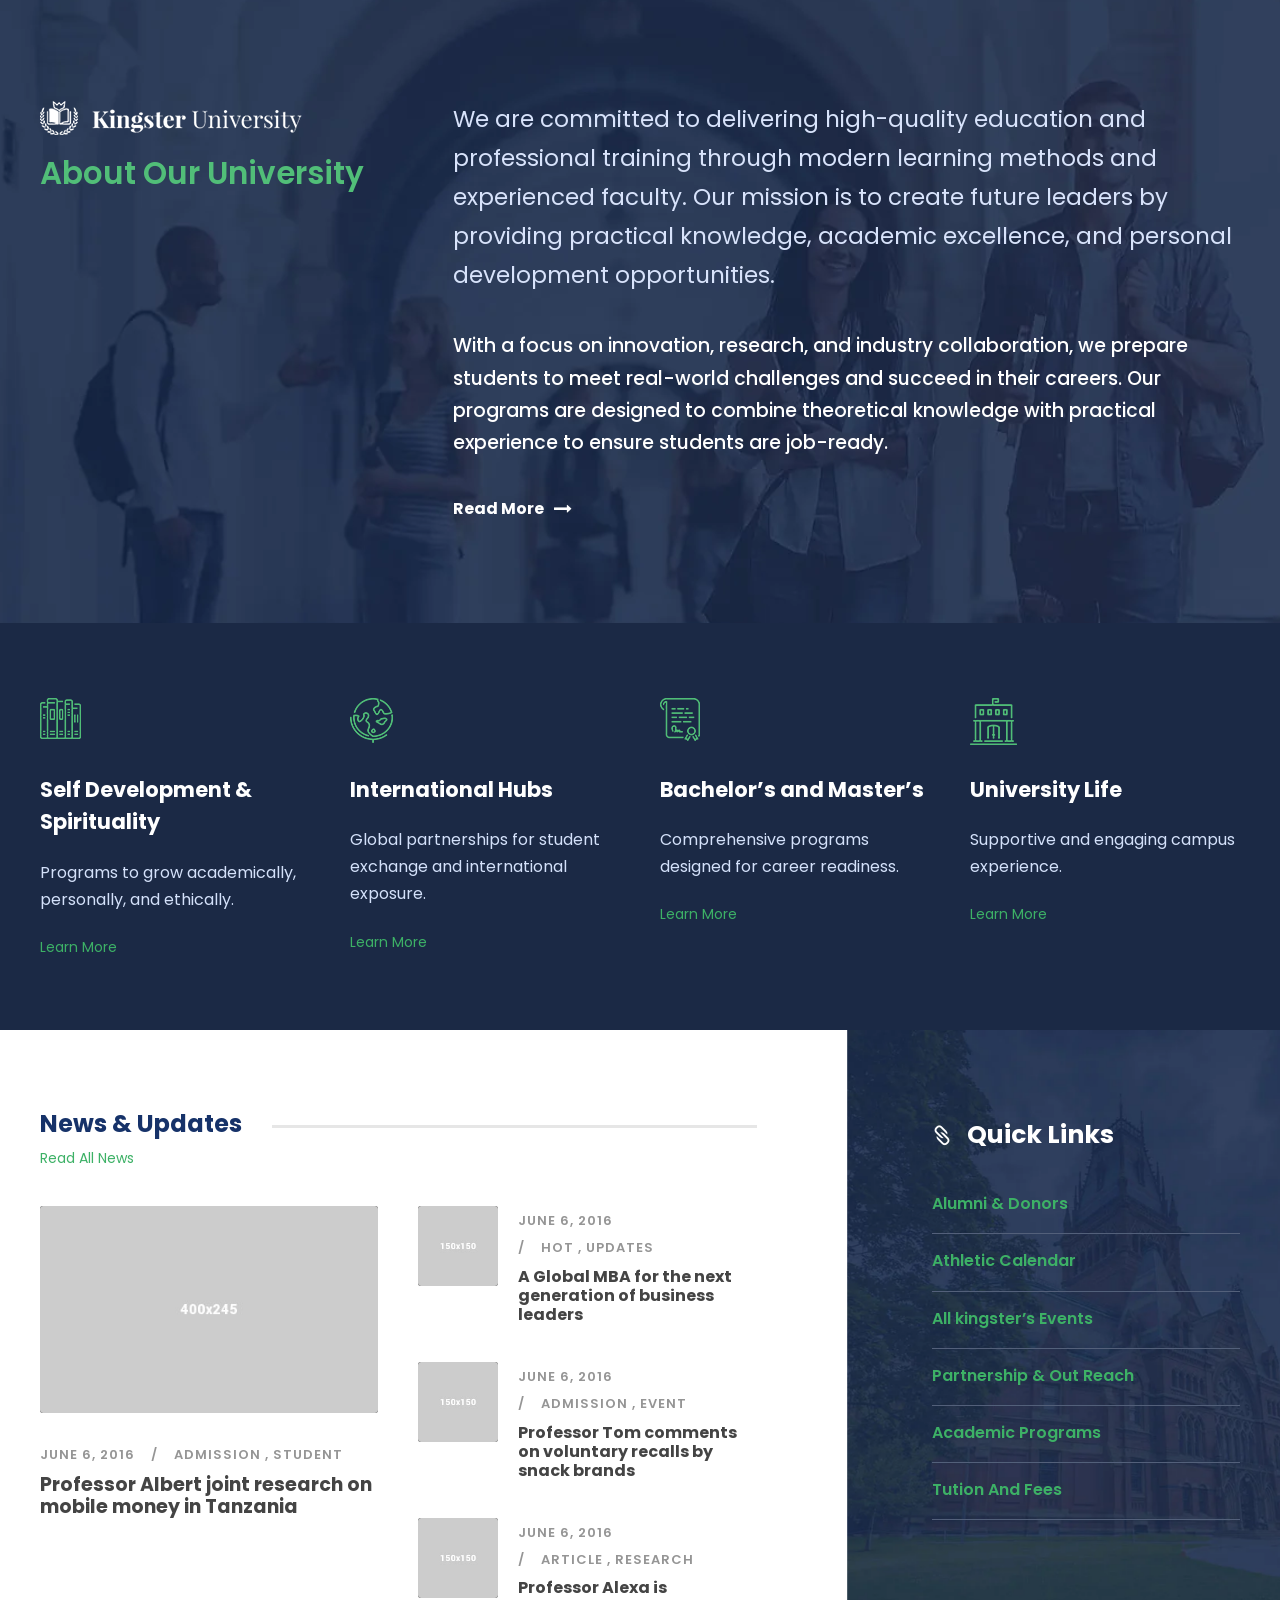
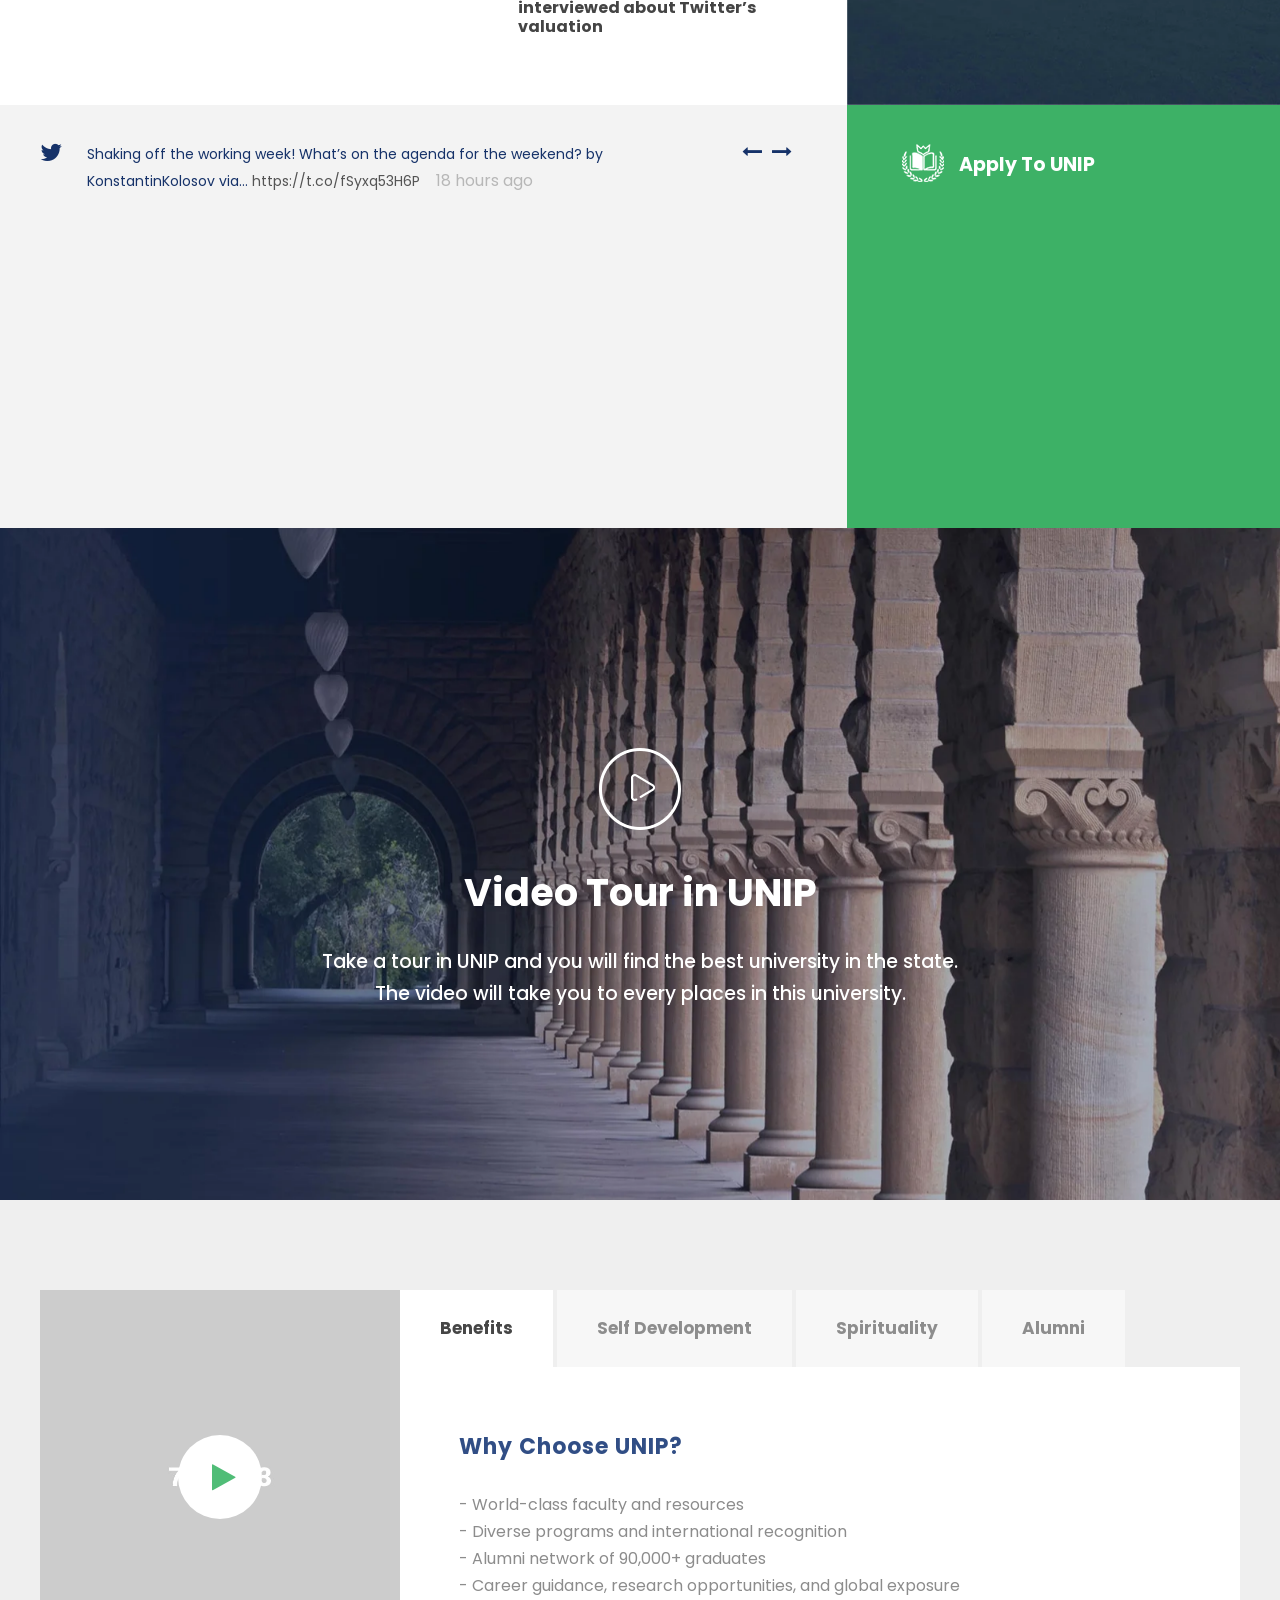
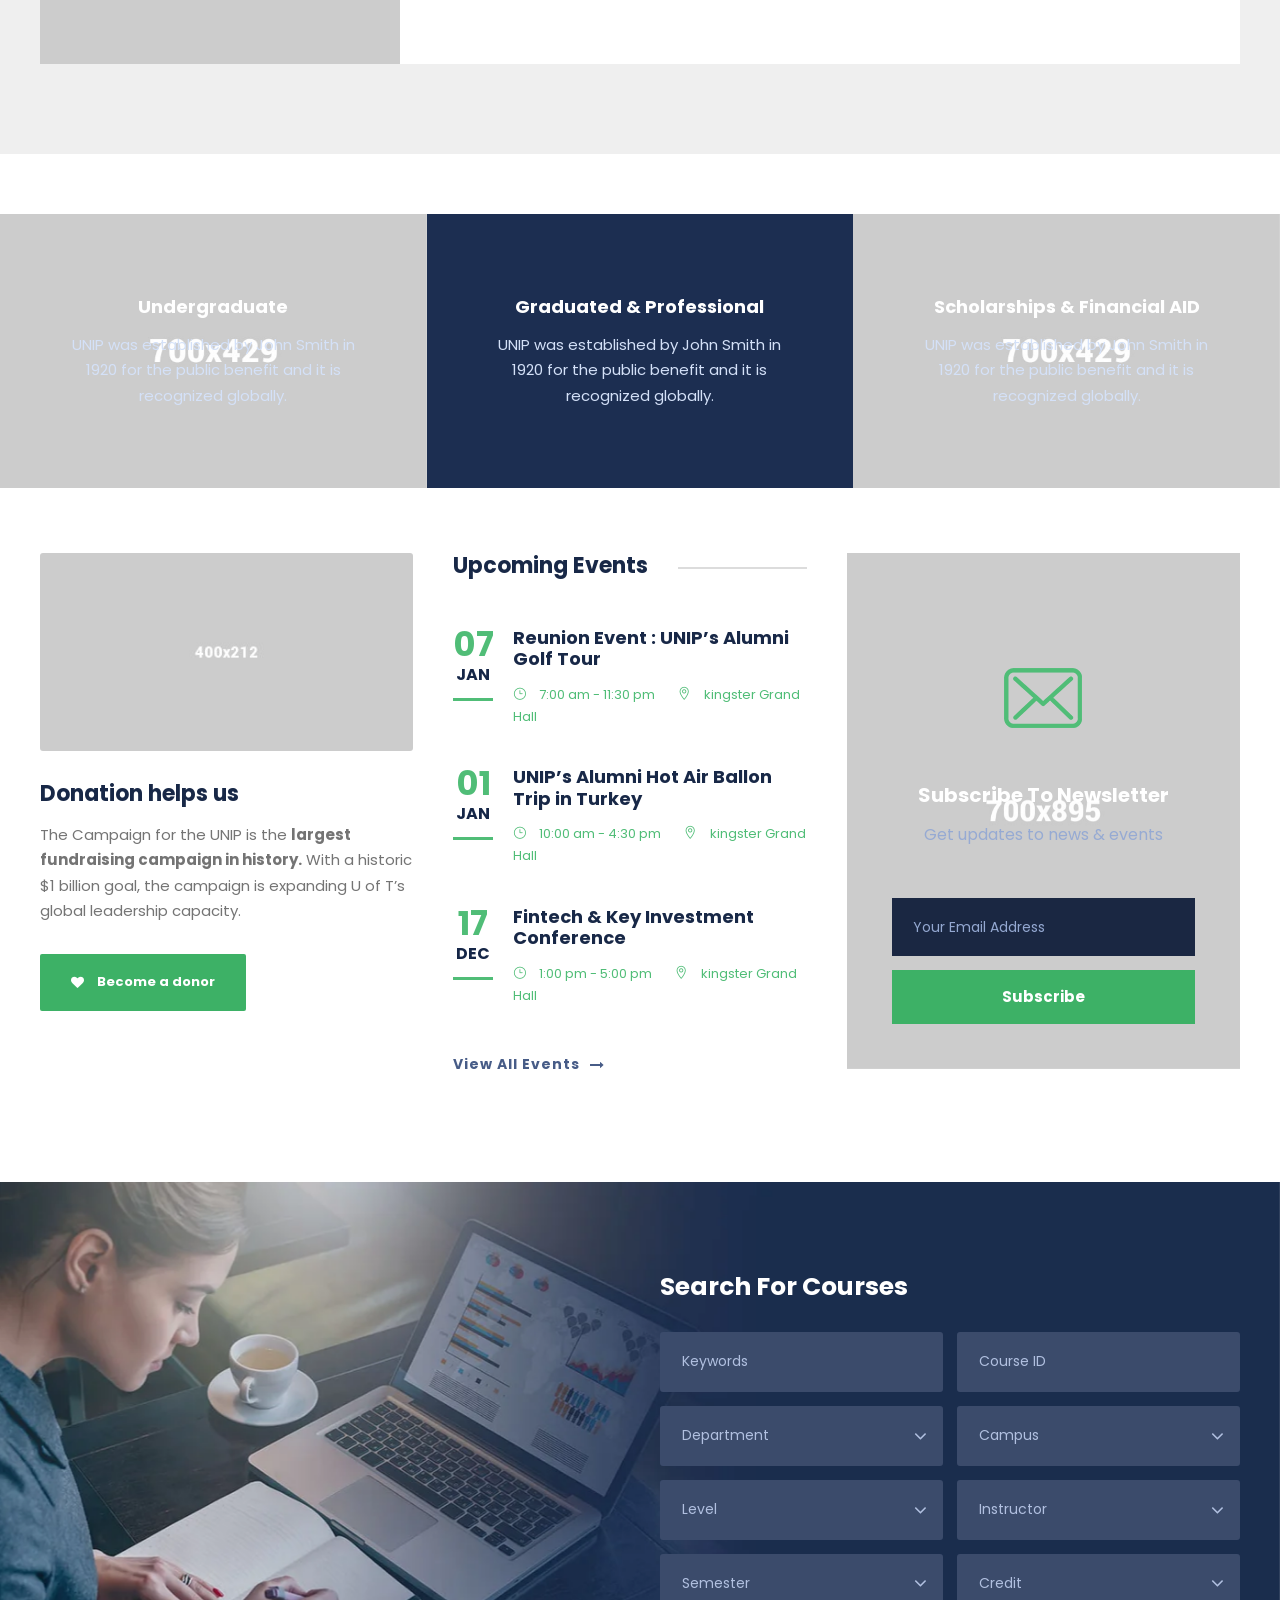
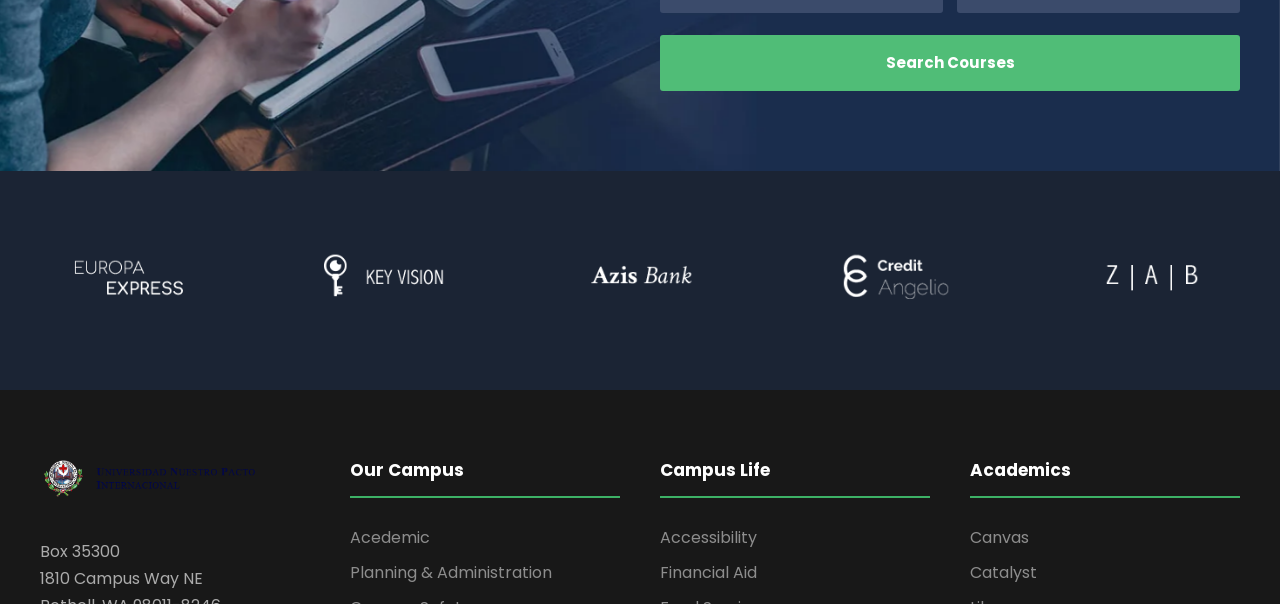
==== commit 70d030af: "update logor" ====
--- a/kingster/index.html
+++ b/kingster/index.html
@@ -22,7 +22,7 @@
             <div class="kingster-mobile-header-container kingster-container clearfix">
                 <div class="kingster-logo  kingster-item-pdlr">
                     <div class="kingster-logo-inner">
-                        <a class="" href="index.html"><img src="images/logo.png" alt="" /></a>
+                        <a class="" href="index.html"><img src="images/UNIP-logo.png" alt="" /></a>
                     </div>
                 </div>
                 <div class="kingster-mobile-menu-right">
@@ -187,7 +187,7 @@
                 <div class="kingster-top-bar-background"></div>
                 <div class="kingster-top-bar-container kingster-container ">
                     <div class="kingster-top-bar-container-inner clearfix">
-                        <div class="kingster-top-bar-left kingster-item-pdlr"><i class="fa fa-envelope-open-o" id="i_fd84_0"></i> contact@kingster.edu <i class="fa fa-phone" id="i_fd84_1"></i> +1-3435-2356-222</div>
+                        <div class="kingster-top-bar-left kingster-item-pdlr"><i class="fa fa-envelope-open-o" id="i_fd84_0"></i> contact@unip.edu <i class="fa fa-phone" id="i_fd84_1"></i> +1-3435-2356-222</div>
                         <div class="kingster-top-bar-right kingster-item-pdlr">
                             <ul id="kingster-top-bar-menu" class="sf-menu kingster-top-bar-menu kingster-top-bar-right-menu">
                                 <li class="menu-item kingster-normal-menu"><a href="#">Alumni</a></li>
@@ -204,7 +204,7 @@
                     <div class="kingster-header-container-inner clearfix">
                         <div class="kingster-logo  kingster-item-pdlr">
                             <div class="kingster-logo-inner">
-                                <a class="" href="index.html"><img src="images/logo.png" alt="" /></a>
+                                <a class="" href="index.html"><img src="images/UNIP-logo.png" alt="" /></a>
                             </div>
                         </div>
                         <div class="kingster-navigation kingster-item-pdlr clearfix ">
@@ -1012,7 +1012,7 @@
                                                         <div class="gdlr-core-title-item-title-wrap ">
                                                             <h3 class="gdlr-core-title-item-title gdlr-core-skin-title " id="h3_1dd7_25">Self Development<span class="gdlr-core-title-item-title-divider gdlr-core-skin-divider" ></span></h3></div>
                                                     </div>
-                                                    <p>The UNIP Alumni Association is excited to announce the arrival of UNIP Alumni Connect. This is a new community building platform for UNIP's alumni. It is the only place online where you can find, and connect with, all 90,000 kingster’s alumni. All alumni are automatically enrolled!</p>
+                                                    <p>The UNIP Alumni Association is excited to announce the arrival of UNIP Alumni Connect. This is a new community building platform for UNIP's alumni. It is the only place online where you can find, and connect with, all 90,000 UNIP’s alumni. All alumni are automatically enrolled!</p>
                                                     <p>UNIP was established by John Smith in 1920 for the public benefit and it is recognized globally. Throughout our great history, UNIP has offered access to a wide range of academic opportunities. As a world leader in higher education, the University has pioneered change in the sector.</p>
                                                 </div>
                                                 <div class="gdlr-core-tab-item-content " data-tab-id="3" >
@@ -1020,7 +1020,7 @@
                                                         <div class="gdlr-core-title-item-title-wrap ">
                                                             <h3 class="gdlr-core-title-item-title gdlr-core-skin-title " id="h3_1dd7_26">Spirituality<span class="gdlr-core-title-item-title-divider gdlr-core-skin-divider" ></span></h3></div>
                                                     </div>
-                                                    <p>The UNIP Alumni Association is excited to announce the arrival of UNIP Alumni Connect. This is a new community building platform for UNIP's alumni. It is the only place online where you can find, and connect with, all 90,000 kingster’s alumni. All alumni are automatically enrolled!</p>
+                                                    <p>The UNIP Alumni Association is excited to announce the arrival of UNIP Alumni Connect. This is a new community building platform for UNIP's alumni. It is the only place online where you can find, and connect with, all 90,000 UNIP’s alumni. All alumni are automatically enrolled!</p>
                                                     <p>UNIP was established by John Smith in 1920 for the public benefit and it is recognized globally. Throughout our great history, UNIP has offered access to a wide range of academic opportunities. As a world leader in higher education, the University has pioneered change in the sector.</p>
                                                 </div>
                                                 <div class="gdlr-core-tab-item-content " data-tab-id="4" >
@@ -1028,7 +1028,7 @@
                                                         <div class="gdlr-core-title-item-title-wrap ">
                                                             <h3 class="gdlr-core-title-item-title gdlr-core-skin-title " id="h3_1dd7_27">Alumni<span class="gdlr-core-title-item-title-divider gdlr-core-skin-divider" ></span></h3></div>
                                                     </div>
-                                                    <p>The UNIP Alumni Association is excited to announce the arrival of UNIP Alumni Connect. This is a new community building platform for UNIP’s alumni. It is the only place online where you can find, and connect with, all 90,000 kingster’s alumni. All alumni are automatically enrolled!</p>
+                                                    <p>The UNIP Alumni Association is excited to announce the arrival of UNIP Alumni Connect. This is a new community building platform for UNIP’s alumni. It is the only place online where you can find, and connect with, all 90,000 UNIP’s alumni. All alumni are automatically enrolled!</p>
                                                     <p>UNIP was established by John Smith in 1920 for the public benefit and it is recognized globally. Throughout our great history, UNIP has offered access to a wide range of academic opportunities. As a world leader in higher education, the University has pioneered change in the sector.</p>
                                                 </div>
                                             </div>
@@ -1152,7 +1152,7 @@
                                                             </span>
                                                             <div class="gdlr-core-event-item-content-wrap">
                                                                 <h3 class="gdlr-core-event-item-title">
-                                                                    <a href="#" >Reunion Event : kingster’s Alumni Golf Tour</a>
+                                                                    <a href="#" >Reunion Event : UNIP’s Alumni Golf Tour</a>
                                                                 </h3>
                                                                 <div class="gdlr-core-event-item-info-wrap">
                                                                     <span class="gdlr-core-event-item-info gdlr-core-type-time">
@@ -1177,7 +1177,7 @@
                                                             </span>
                                                             <div class="gdlr-core-event-item-content-wrap">
                                                                 <h3 class="gdlr-core-event-item-title">
-                                                                    <a href="#" >kingster’s Alumni Hot Air Ballon Trip in Turkey</a>
+                                                                    <a href="#" >UNIP’s Alumni Hot Air Ballon Trip in Turkey</a>
                                                                 </h3>
                                                                 <div class="gdlr-core-event-item-info-wrap">
                                                                     <span class="gdlr-core-event-item-info gdlr-core-type-time">
@@ -1417,14 +1417,14 @@
                         <div class="kingster-footer-column kingster-item-pdlr kingster-column-15">
                             <div id="text-2" class="widget widget_text kingster-widget">
                                 <div class="textwidget">
-                                    <p><img src="upload/footer-logo.png" alt="" />
+                                    <p><img src="upload/UNIP-logo.png" alt="" />
                                         <br /> <span class="gdlr-core-space-shortcode" id="span_1dd7_10"></span>
                                         <br /> Box 35300
                                         <br /> 1810 Campus Way NE
                                         <br /> Bothell, WA 98011-8246</p>
                                     <p><span id="span_1dd7_11">+1-2534-4456-345</span>
                                         <br /> <span class="gdlr-core-space-shortcode" id="span_1dd7_12"></span>
-                                        <br /> <a id="a_1dd7_8" href="mailto:admin@kingsteruni.edu">admin@kingsteruni.edu</a></p>
+                                        <br /> <a id="a_1dd7_8" href="mailto:admin@kingsteruni.edu">admin@unip.edu</a></p>
                                     <div class="gdlr-core-divider-item gdlr-core-divider-item-normal gdlr-core-left-align">
                                         <div class="gdlr-core-divider-line gdlr-core-skin-divider" id="div_1dd7_111"></div>
                                     </div>
--- a/kingster/css/unip-style-custom.css
+++ b/kingster/css/unip-style-custom.css
@@ -32,7 +32,7 @@
     width: 84px; text-align: center; padding: 27px 0px 27px 8px; margin-top: -42px; margin-left: -42px; background: #fff; 
     border-radius: 50%; -moz-border-radius: 50%; -webkit-border-radius: 50%; }
 .gdlr-core-tab-item .gdlr-core-tab-item-wrap{ overflow: hidden; }
-.gdlr-core-tab-item .gdlr-core-tab-item-image-background{ display: block; width: 100%; height: 100%; background-size: cover;a background-position: center; }
+.gdlr-core-tab-item .gdlr-core-tab-item-image-background{ display: block; width: 100%; height: 100%; background-size: cover; background-position: center; }
 
 .gdlr-core-blockquote-item .gdlr-core-blockquote-item-content{ font-style: normal; }
 .gdlr-core-blockquote-item .gdlr-core-blockquote-item-author{ font-style: normal; }
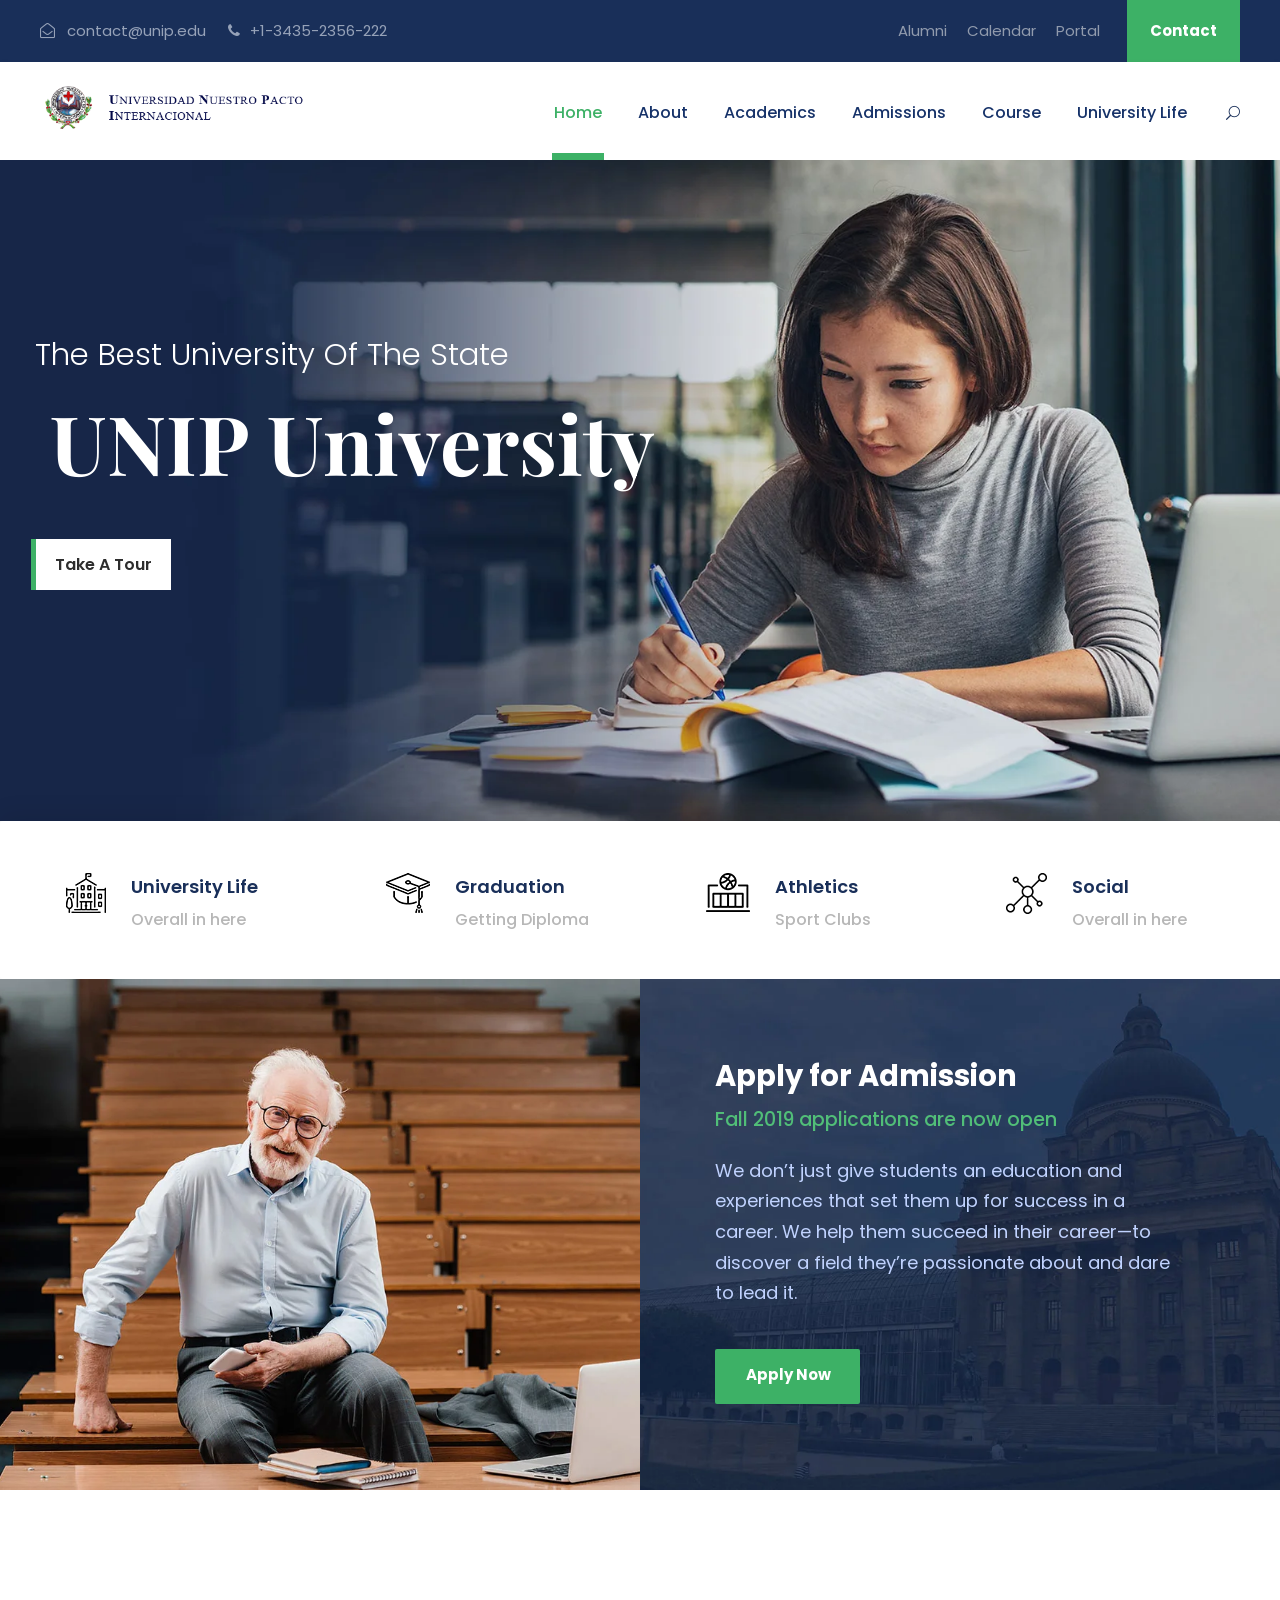
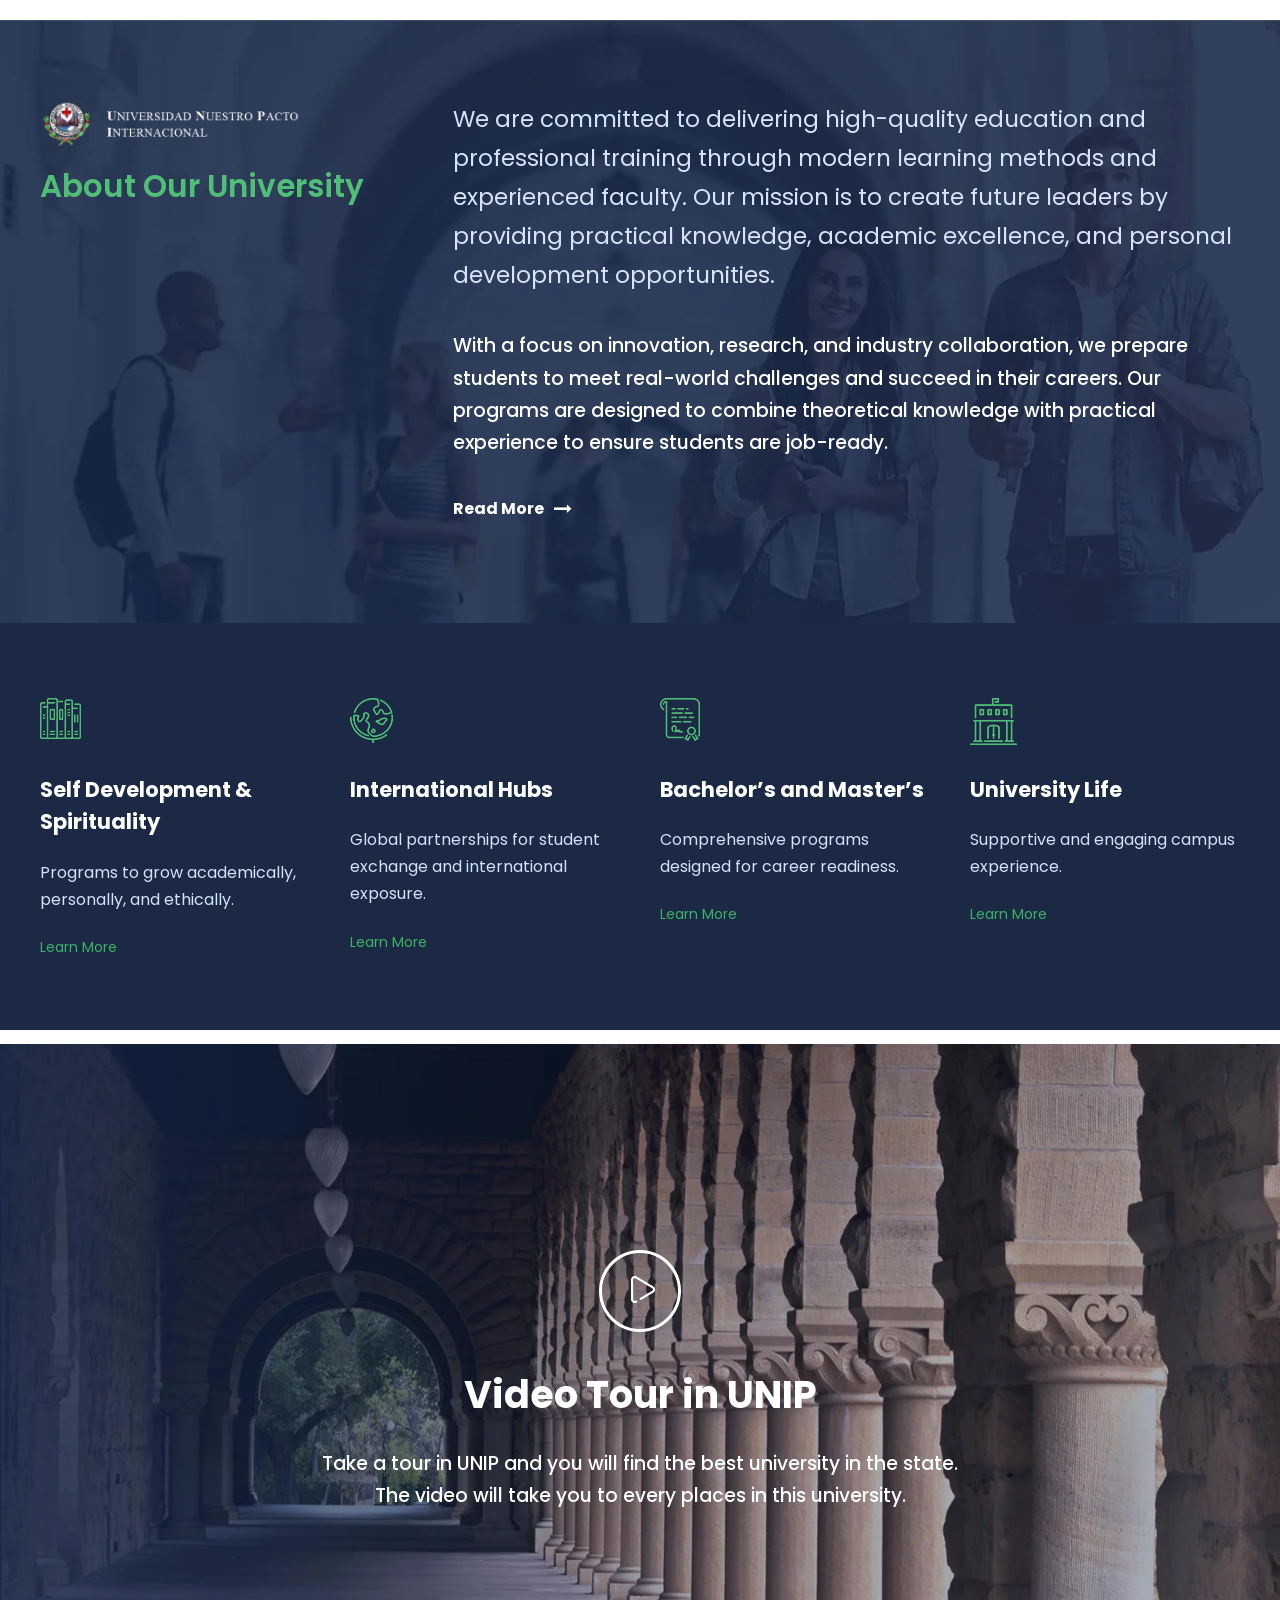
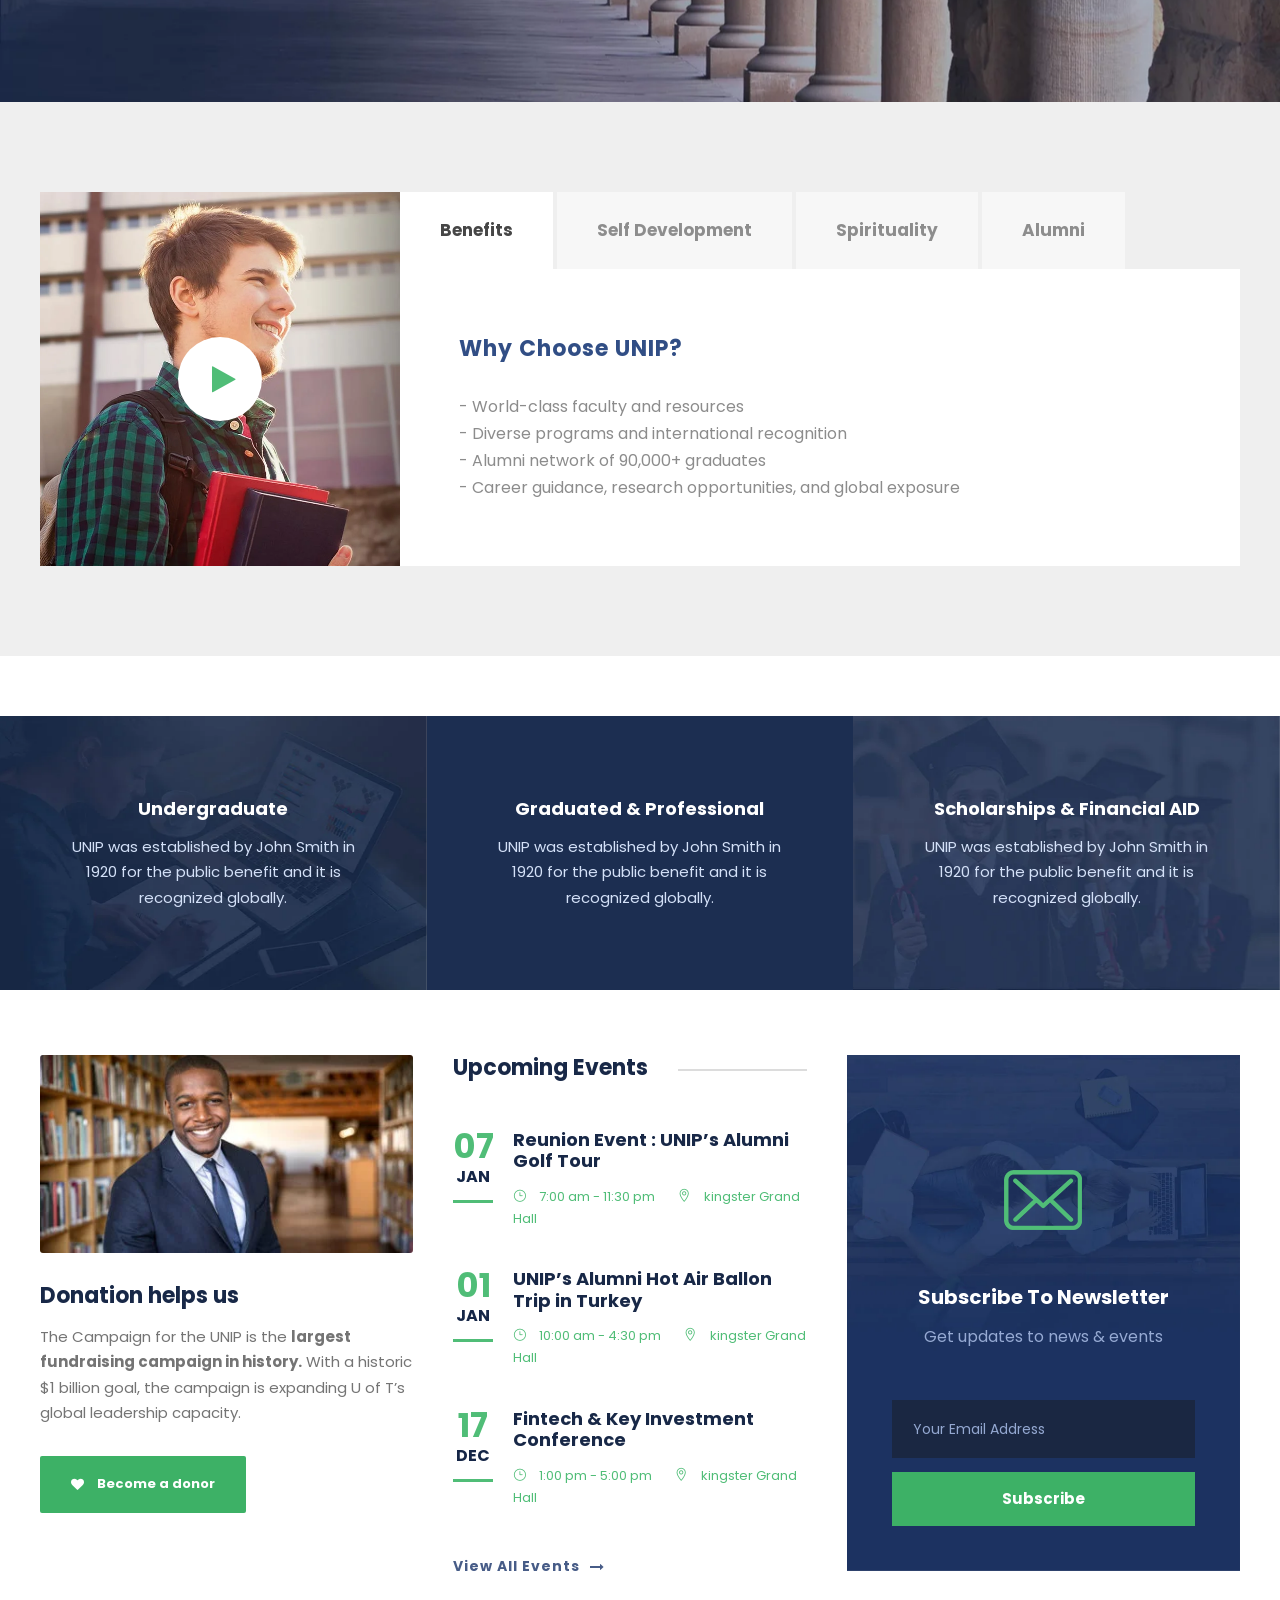
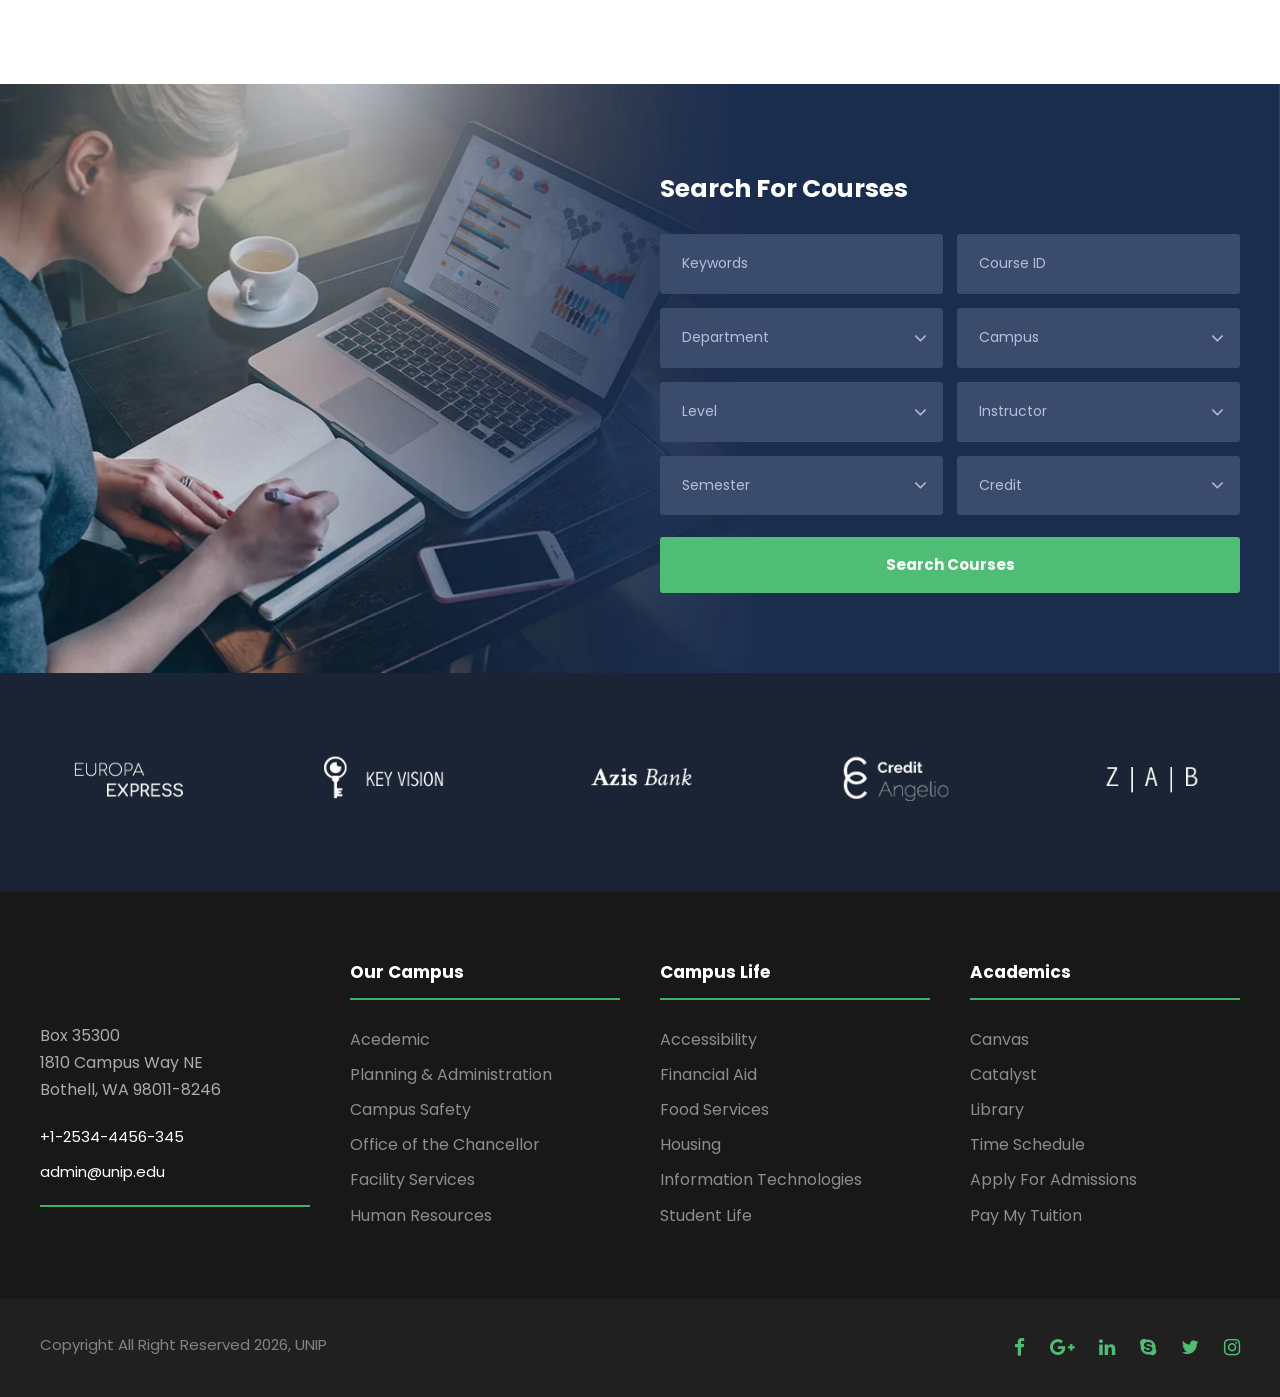
==== commit 89e2a684: "full site upgrade" ====
--- a/kingster/index.html
+++ b/kingster/index.html
@@ -50,78 +50,7 @@
                                     </ul> -->
                                 </li>
                                 <li class="menu-item menu-item-has-children"><a href="about-us.html">About</a>
-                                    <!-- <ul class="sub-menu">
-                                        <li class="menu-item"></li>
-                                        <li class="menu-item menu-item-has-children"><a href="blog-full-right-sidebar-with-frame.html">Blog</a>
-                                            <ul class="sub-menu">
-                                                <li class="menu-item menu-item-has-children"><a href="blog-full-right-sidebar-with-frame.html">Blog Full</a>
-                                                    <ul class="sub-menu">
-                                                        <li class="menu-item"><a href="blog-full-right-sidebar-with-frame.html">Blog Full Right Sidebar With Frame</a></li>
-                                                        <li class="menu-item"><a href="blog-full-left-sidebar-with-frame.html">Blog Full Left Sidebar With Frame</a></li>
-                                                        <li class="menu-item"><a href="blog-full-both-sidebar-with-frame.html">Blog Full Both Sidebar With Frame</a></li>
-                                                        <li class="menu-item"><a href="blog-full-right-sidebar.html">Blog Full Right Sidebar</a></li>
-                                                        <li class="menu-item"><a href="blog-full-left-sidebar.html">Blog Full Left Sidebar</a></li>
-                                                        <li class="menu-item"><a href="blog-full-both-sidebar.html">Blog Full Both Sidebar</a></li>
-                                                    </ul>
-                                                </li>
-                                                <li class="menu-item menu-item-has-children"><a href="blog-grid-3-columns-no-space.html">Blog Grid</a>
-                                                    <ul class="sub-menu">
-                                                        <li class="menu-item"><a href="blog-grid-2-columns.html">Blog Grid 2 Columns</a></li>
-                                                        <li class="menu-item"><a href="blog-grid-3-columns.html">Blog Grid 3 Columns</a></li>
-                                                        <li class="menu-item"><a href="blog-grid-4-columns.html">Blog Grid 4 Columns</a></li>
-                                                        <li class="menu-item"><a href="blog-grid-2-columns-no-space.html">Blog Grid 2 Columns No Space</a></li>
-                                                        <li class="menu-item"><a href="blog-grid-3-columns-no-space.html">Blog Grid 3 Columns No Space</a></li>
-                                                        <li class="menu-item"><a href="blog-grid-4-columns-no-space.html">Blog Grid 4 Columns No Space</a></li>
-                                                    </ul>
-                                                </li>
-
-                                                <li class="menu-item"><a href="standard-post-type.html">Single Post</a></li>
-                                            </ul>
-                                        </li>
-                                        <li class="menu-item menu-item-has-children"><a href="#">Contact</a>
-                                            <ul class="sub-menu">
-                                                <li class="menu-item"><a href="contact.html">Contact</a></li>
-                                                <li class="menu-item"><a href="contact-2.html">Contact 2</a></li>
-                                                <li class="menu-item"><a href="contact-3.html">Contact 3</a></li>
-                                            </ul>
-                                        </li>
-                                        <li class="menu-item menu-item-has-children"><a href="portfolio-3-columns.html">Portfolio</a>
-                                            <ul class="sub-menu">
-                                                <li class="menu-item menu-item-has-children"><a>Portfolio Grid</a>
-                                                    <ul class="sub-menu">
-                                                        <li class="menu-item"><a href="portfolio-2-columns.html">Portfolio 2 Columns</a></li>
-                                                        <li class="menu-item"><a href="portfolio-3-columns.html">Portfolio 3 Columns</a></li>
-                                                        <li class="menu-item"><a href="portfolio-4-columns.html">Portfolio 4 Columns</a></li>
-                                                        <li class="menu-item"><a href="portfolio-5-columns.html">Portfolio 5 Columns</a></li>
-                                                        <li class="menu-item"><a href="portfolio-2-columns-with-frame.html">Portfolio 2 Columns With Frame</a></li>
-                                                        <li class="menu-item"><a href="portfolio-3-columns-with-frame.html">Portfolio 3 Columns With Frame</a></li>
-                                                        <li class="menu-item"><a href="portfolio-4-columns-with-frame.html">Portfolio 4 Columns With Frame</a></li>
-                                                        <li class="menu-item"><a href="portfolio-2-columns-no-space.html">Portfolio 2 Columns No Space</a></li>
-                                                        <li class="menu-item"><a href="portfolio-3-columns-no-space.html">Portfolio 3 Columns No Space</a></li>
-                                                        <li class="menu-item"><a href="portfolio-4-columns-no-space.html">Portfolio 4 Columns No Space</a></li>
-                                                        <li class="menu-item"><a href="portfolio-5-columns-no-space.html">Portfolio 5 Columns No Space</a></li>
-                                                    </ul>
-                                                </li>
-                                                <li class="menu-item menu-item-has-children"><a>Portfolio Masonry</a>
-                                                    <ul class="sub-menu">
-                                                        <li class="menu-item"><a href="portfolio-masonry-4-columns.html">Masonry 4 Columns</a></li>
-                                                        <li class="menu-item"><a href="portfolio-masonry-3-columns.html">Masonry 3 Columns</a></li>
-                                                        <li class="menu-item"><a href="portfolio-masonry-2-columns.html">Masonry 2 Columns</a></li>
-                                                        <li class="menu-item"><a href="portfolio-masonry-4-columns-no-space.html">Masonry 4 Columns No Space</a></li>
-                                                        <li class="menu-item"><a href="portfolio-masonry-3-columns-no-space.html">Masonry 3 Columns No Space</a></li>
-                                                        <li class="menu-item"><a href="portfolio-masonry-2-columns-no-space.html">Masonry 2 Columns No Space</a></li>
-                                                    </ul>
-                                                </li>
-
-                                                <li class="menu-item menu-item-has-children"><a class="sf-with-ul-pre" href="singleportfolio.html">Single Portfolio</a></li>
-                                            </ul>
-                                        </li>
-                                        <li class="menu-item"><a href="gallery.html">Gallery</a></li>
-                                        <li class="menu-item"><a href="price-table.html">Price Table</a></li>
-                                        <li class="menu-item"><a href="maintenance.html">Maintenance</a></li>
-                                        <li class="menu-item"><a href="coming-soon.html">Coming Soon</a></li>
-                                        <li class="menu-item"><a href="404.html">404 Page</a></li>
-                                    </ul> -->
+                                   
                                 </li>
                                 <li class="menu-item menu-item-has-children"><a href="bachelor-of-science-in-business-administration.html">Academics</a>
                                     <ul class="sub-menu">
@@ -145,34 +74,26 @@
                                         </li>
                                         <li class="menu-item menu-item-has-children"><a href="#">Resources</a>
                                             <ul class="sub-menu">
-                                                <li class="menu-item"><a href="bachelor-of-science-in-business-administration.html">Department Page</a></li>
-                                                <li class="menu-item"><a href="finance.html">Major Page</a></li>
-                                                <li class="menu-item"><a href="finance-faculty.html">Faculty Page</a></li>
-                                                <li class="menu-item"><a href="john-hagensy-phd.html">Single Instructor</a></li>
-                                                <li class="menu-item"><a href="introduction-to-financial-accounting.html">Single Course</a></li>
+                                                        <li class="menu-item"><a href="bachelor-of-science-in-business-administration.html">Department</a></li>
+                                                        <li class="menu-item"><a href="finance.html">Major </a></li>
+                                                        <li class="menu-item"><a href="finance-faculty.html">Faculty</a></li>
                                             </ul>
                                         </li>
-                                        <li class="menu-item"><a href="#">Logo</a></li>
                                     </ul>
                                 </li>
-                                <li class="menu-item menu-item-has-children"><a href="apply-to-kingster.html">Admissions</a>
+                                <li class="menu-item menu-item-has-children"><a href="apply-to-unip.html">Admissions</a>
                                     <ul class="sub-menu">
-                                        <li class="menu-item"><a href="apply-to-kingster.html">Apply To kingster</a></li>
+                                        <li class="menu-item"><a href="apply-to-unip.html">Apply To UNIP</a></li>
                                         <li class="menu-item"><a href="campus-tour.html">Campus Tour</a></li>
                                         <li class="menu-item"><a href="scholarships.html">Scholarships</a></li>
-                                        <li class="menu-item"><a href="athletics.html">Athletics</a></li>
-                                        <li class="menu-item"><a href="give-to-kingster.html">Give To kingster</a></li>
+                                        <li class="menu-item"><a href="give-to-unip.html">Give To UNIP</a></li>
                                         <li class="menu-item"><a href="alumni.html">Alumni</a></li>
                                         <li class="menu-item"><a href="event-calendar.html">Event Calendar</a></li>
                                     </ul>
                                 </li>
-                                <li class="menu-item menu-item-has-children"><a href="course-list-1.html">Course</a>
-                                    <!-- <ul class="sub-menu">
-                                        <li class="menu-item"><a href="course-list-1.html">Course List 1</a></li>
-                                        <li class="menu-item"><a href="course-list-2.html">Course List 2</a></li>
-                                    </ul> -->
+                                <li class="menu-item menu-item-has-children"><a href="courses.html">Course</a>
+                                   
                                 </li>
-                                <li class="menu-item"><a href="athletics.html">Athletics</a></li>
                                 <li class="menu-item"><a href="university-life.html">University Life</a></li>
                             </ul>
                         </div>
@@ -194,7 +115,7 @@
                                 <li class="menu-item kingster-normal-menu"><a href="#">Calendar</a></li>
                                 <li class="menu-item kingster-normal-menu"><a href="#">Portal</a></li>
                             </ul>
-                            <div class="kingster-top-bar-right-social"></div><a class="kingster-top-bar-right-button" href="contact.html" target="_blank">Contact Us</a></div>
+                            <div class="kingster-top-bar-right-social"></div><a class="kingster-top-bar-right-button" href="contact.html" target="_blank">Contact</a></div>
                     </div>
                 </div>
             </div>
@@ -211,84 +132,10 @@
                             <div class="kingster-main-menu" id="kingster-main-menu">
                                 <ul id="menu-main-navigation-1" class="sf-menu">
                                     <li class="menu-item menu-item-home current-menu-item menu-item-has-children kingster-normal-menu"><a href="index.html" class="sf-with-ul-pre">Home</a>
-                                        <!-- <ul class="sub-menu">
-                                            <li class="menu-item menu-item-home" data-size="60"><a href="index.html">Homepage 1</a></li>
-                                            <li class="menu-item" data-size="60"><a href="homepage-2.html">Homepage 2</a></li>
-                                        </ul> -->
+                                       
                                     </li>
                                     <li class="menu-item menu-item-has-children kingster-normal-menu"><a href="about-us.html">About</a></a>
-                                        <!-- <ul class="sub-menu">
-                                            <li class="menu-item" data-size="60"><a href="about-us.html">About KU</a></li>
-                                            <li class="menu-item menu-item-has-children" data-size="60"><a href="blog-full-right-sidebar-with-frame.html" class="sf-with-ul-pre">Blog</a>
-                                                <ul class="sub-menu">
-                                                    <li class="menu-item menu-item-has-children"><a href="blog-full-right-sidebar-with-frame.html" class="sf-with-ul-pre">Blog Full</a>
-                                                        <ul class="sub-menu">
-                                                            <li class="menu-item"><a href="blog-full-right-sidebar-with-frame.html">Blog Full Right Sidebar With Frame</a></li>
-                                                            <li class="menu-item"><a href="blog-full-left-sidebar-with-frame.html">Blog Full Left Sidebar With Frame</a></li>
-                                                            <li class="menu-item"><a href="blog-full-both-sidebar-with-frame.html">Blog Full Both Sidebar With Frame</a></li>
-                                                            <li class="menu-item"><a href="blog-full-right-sidebar.html">Blog Full Right Sidebar</a></li>
-                                                            <li class="menu-item"><a href="blog-full-left-sidebar.html">Blog Full Left Sidebar</a></li>
-                                                            <li class="menu-item"><a href="blog-full-both-sidebar.html">Blog Full Both Sidebar</a></li>
-                                                        </ul>
-                                                    </li>
-                                                    <li class="menu-item menu-item-has-children"><a href="blog-grid-3-columns-no-space.html" class="sf-with-ul-pre">Blog Grid</a>
-                                                        <ul class="sub-menu">
-                                                            <li class="menu-item"><a href="blog-grid-2-columns.html">Blog Grid 2 Columns</a></li>
-                                                            <li class="menu-item"><a href="blog-grid-3-columns.html">Blog Grid 3 Columns</a></li>
-                                                            <li class="menu-item"><a href="blog-grid-4-columns.html">Blog Grid 4 Columns</a></li>
-                                                            <li class="menu-item"><a href="blog-grid-2-columns-no-space.html">Blog Grid 2 Columns No Space</a></li>
-                                                            <li class="menu-item"><a href="blog-grid-3-columns-no-space.html">Blog Grid 3 Columns No Space</a></li>
-                                                            <li class="menu-item"><a href="blog-grid-4-columns-no-space.html">Blog Grid 4 Columns No Space</a></li>
-                                                        </ul>
-                                                    </li>
-
-                                                    <li class="menu-item"><a href="standard-post-type.html">Single Post</a></li>
-                                                </ul>
-                                            </li>
-                                            <li class="menu-item menu-item-has-children" data-size="60"><a href="#" class="sf-with-ul-pre">Contact</a>
-                                                <ul class="sub-menu">
-                                                    <li class="menu-item"><a href="contact.html">Contact</a></li>
-                                                    <li class="menu-item"><a href="contact-2.html">Contact 2</a></li>
-                                                    <li class="menu-item"><a href="contact-3.html">Contact 3</a></li>
-                                                </ul>
-                                            </li>
-                                            <li class="menu-item menu-item-has-children" data-size="60"><a href="portfolio-3-columns.html" class="sf-with-ul-pre">Portfolio</a>
-                                                <ul class="sub-menu">
-                                                    <li class="menu-item menu-item-has-children"><a class="sf-with-ul-pre">Portfolio Grid</a>
-                                                        <ul class="sub-menu">
-                                                            <li class="menu-item"><a href="portfolio-2-columns.html">Portfolio 2 Columns</a></li>
-                                                            <li class="menu-item"><a href="portfolio-3-columns.html">Portfolio 3 Columns</a></li>
-                                                            <li class="menu-item"><a href="portfolio-4-columns.html">Portfolio 4 Columns</a></li>
-                                                            <li class="menu-item"><a href="portfolio-5-columns.html">Portfolio 5 Columns</a></li>
-                                                            <li class="menu-item"><a href="portfolio-2-columns-with-frame.html">Portfolio 2 Columns With Frame</a></li>
-                                                            <li class="menu-item"><a href="portfolio-3-columns-with-frame.html">Portfolio 3 Columns With Frame</a></li>
-                                                            <li class="menu-item"><a href="portfolio-4-columns-with-frame.html">Portfolio 4 Columns With Frame</a></li>
-                                                            <li class="menu-item"><a href="portfolio-2-columns-no-space.html">Portfolio 2 Columns No Space</a></li>
-                                                            <li class="menu-item"><a href="portfolio-3-columns-no-space.html">Portfolio 3 Columns No Space</a></li>
-                                                            <li class="menu-item"><a href="portfolio-4-columns-no-space.html">Portfolio 4 Columns No Space</a></li>
-                                                            <li class="menu-item"><a href="portfolio-5-columns-no-space.html">Portfolio 5 Columns No Space</a></li>
-                                                        </ul>
-                                                    </li>
-                                                    <li class="menu-item menu-item-has-children"><a class="sf-with-ul-pre">Portfolio Masonry</a>
-                                                        <ul class="sub-menu">
-                                                            <li class="menu-item"><a href="portfolio-masonry-4-columns.html">Masonry 4 Columns</a></li>
-                                                            <li class="menu-item"><a href="portfolio-masonry-3-columns.html">Masonry 3 Columns</a></li>
-                                                            <li class="menu-item"><a href="portfolio-masonry-2-columns.html">Masonry 2 Columns</a></li>
-                                                            <li class="menu-item"><a href="portfolio-masonry-4-columns-no-space.html">Masonry 4 Columns No Space</a></li>
-                                                            <li class="menu-item"><a href="portfolio-masonry-3-columns-no-space.html">Masonry 3 Columns No Space</a></li>
-                                                            <li class="menu-item"><a href="portfolio-masonry-2-columns-no-space.html">Masonry 2 Columns No Space</a></li>
-                                                        </ul>
-                                                    </li>
-
-                                                 <li class="menu-item menu-item-has-children"><a class="sf-with-ul-pre" href="singleportfolio.html">Single Portfolio</a></li>
-                                                </ul>
-                                            </li>
-                                            <li class="menu-item" data-size="60"><a href="gallery.html">Gallery</a></li>
-                                            <li class="menu-item" data-size="60"><a href="price-table.html">Price Table</a></li>
-                                            <li class="menu-item" data-size="60"><a href="maintenance.html">Maintenance</a></li>
-                                            <li class="menu-item" data-size="60"><a href="coming-soon.html">Coming Soon</a></li>
-                                            <li class="menu-item" data-size="60"><a href="404.html">404 Page</a></li>
-                                        </ul> -->
+                                        
                                     </li>
                                     <li class="menu-item menu-item-has-children kingster-mega-menu"><a href="bachelor-of-science-in-business-administration.html" class="sf-with-ul-pre">Academics</a>
                                         <div class="sf-mega sf-mega-full megaimg">
@@ -313,37 +160,30 @@
                                                 </li>
                                                 <li class="menu-item menu-item-has-children" data-size="15"><a href="#" class="sf-with-ul-pre">Resources</a>
                                                     <ul class="sub-menu">
-                                                        <li class="menu-item"><a href="bachelor-of-science-in-business-administration.html">Department Page</a></li>
-                                                        <li class="menu-item"><a href="finance.html">Major Page</a></li>
-                                                        <li class="menu-item"><a href="finance-faculty.html">Faculty Page</a></li>
-                                                        <li class="menu-item"><a href="john-hagensy-phd.html">Single Instructor</a></li>
-                                                        <li class="menu-item"><a href="introduction-to-financial-accounting.html">Single Course</a></li>
+                                                        <li class="menu-item"><a href="bachelor-of-science-in-business-administration.html">Department</a></li>
+                                                        <li class="menu-item"><a href="finance.html">Major </a></li>
+                                                        <li class="menu-item"><a href="finance-faculty.html">Faculty</a></li>
                                                     </ul>
                                                 </li>
                                                 <li class="menu-item" data-size="15">
-                                                    <div class="kingster-mega-menu-section-content"><img src="upload/mega-menu-logo.png" id="img_fd84_0" alt="" /> <span id="span_fd84_0">Academic offerings include 95 majors, 86 minors, and more than 100 in-major specializations</span></div>
+                                                    <div class="kingster-mega-menu-section-content"><img src="images/UNIP-logo.png" id="img_fd84_0" alt="" /> <span id="span_fd84_0">Academic offerings include 95 majors, 86 minors, and more than 100 in-major specializations</span></div>
                                                 </li>
                                             </ul>
                                         </div>
                                     </li>
-                                    <li class="menu-item menu-item-has-children kingster-normal-menu"><a href="apply-to-kingster.html" class="sf-with-ul-pre">Admissions</a>
+                                    <li class="menu-item menu-item-has-children kingster-normal-menu"><a href="apply-to-unip.html" class="sf-with-ul-pre">Admissions</a>
                                         <ul class="sub-menu">
-                                            <li class="menu-item" data-size="60"><a href="apply-to-kingster.html">Apply To kingster</a></li>
+                                            <li class="menu-item" data-size="60"><a href="apply-to-unip.html">Apply To UNIP</a></li>
                                             <li class="menu-item" data-size="60"><a href="campus-tour.html">Campus Tour</a></li>
                                             <li class="menu-item" data-size="60"><a href="scholarships.html">Scholarships</a></li>
-                                            <li class="menu-item" data-size="60"><a href="athletics.html">Athletics</a></li>
-                                            <li class="menu-item" data-size="60"><a href="give-to-kingster.html">Give To kingster</a></li>
+                                            <li class="menu-item" data-size="60"><a href="give-to-unip.html">Give To UNIP</a></li>
                                             <li class="menu-item" data-size="60"><a href="alumni.html">Alumni</a></li>
                                             <li class="menu-item" data-size="60"><a href="event-calendar.html">Event Calendar</a></li>
                                         </ul>
                                     </li>
-                                    <li class="menu-item menu-item-has-children kingster-normal-menu"><a href="course-list-2.html">Course</a>
-                                        <!-- <ul class="sub-menu">
-                                            <li class="menu-item" data-size="60"><a href="course-list-1.html">Course List 1</a></li>
-                                            <li class="menu-item" data-size="60"><a href="course-list-2.html">Course List 2</a></li>
-                                        </ul> -->
+                                    <li class="menu-item menu-item-has-children kingster-normal-menu"><a href="courses.html">Course</a>
+                                
                                     </li>
-                                    <li class="menu-item kingster-normal-menu"><a href="athletics.html">Athletics</a></li>
                                     <li class="menu-item kingster-normal-menu"><a href="university-life.html">University Life</a></li>
                                 </ul>
                                 <div class="kingster-navigation-slide-bar" id="kingster-navigation-slide-bar"></div>
@@ -531,7 +371,7 @@
                                         <div class="gdlr-core-pbf-column-content clearfix gdlr-core-js ">
                                             <div class="gdlr-core-pbf-element">
                                                 <div class="gdlr-core-image-item gdlr-core-item-pdlr gdlr-core-item-pdb  gdlr-core-left-align" id="div_1dd7_23">
-                                                    <div class="gdlr-core-image-item-wrap gdlr-core-media-image  gdlr-core-image-item-style-rectangle" id="div_1dd7_24"><img src="upload/logo-white.png" alt="" width="262" height="35" title="logo-white" /></div>
+                                                    <div class="gdlr-core-image-item-wrap gdlr-core-media-image  gdlr-core-image-item-style-rectangle" id="div_1dd7_24"><img src="upload/UNIP-logo-white.png" alt="" width="262" height="35" title="logo-white" /></div>
                                                 </div>
                                             </div>
                                             <div class="gdlr-core-pbf-element">
@@ -644,7 +484,7 @@
                             </div>
                         </div>
                     </div>
-                    <div class="gdlr-core-pbf-wrapper " id="div_1dd7_44">
+                    <!-- <div class="gdlr-core-pbf-wrapper " id="div_1dd7_44">
                         <div class="gdlr-core-pbf-background-wrap"></div>
                         <div class="gdlr-core-pbf-wrapper-content gdlr-core-js ">
                             <div class="gdlr-core-pbf-wrapper-container clearfix gdlr-core-container">
@@ -927,7 +767,7 @@
                                 </div>
                             </div>
                         </div>
-                    </div>
+                    </div> -->
                     <div class="gdlr-core-pbf-wrapper " id="div_1dd7_72">
                         <div class="gdlr-core-pbf-background-wrap">
                             <div class="gdlr-core-pbf-background gdlr-core-parallax gdlr-core-js" id="div_1dd7_73" data-parallax-speed="0.2"></div>
@@ -1106,7 +946,7 @@
                                             <div class="gdlr-core-pbf-element">
                                                 <div class="gdlr-core-image-item gdlr-core-item-pdlr gdlr-core-item-pdb  gdlr-core-center-align">
                                                     <div class="gdlr-core-image-item-wrap gdlr-core-media-image  gdlr-core-image-item-style-round" id="div_1dd7_92">
-                                                        <img src="upload/hp-donation-400x212.jpg" width="700" height="372" alt="" />
+                                                        <img src="upload/hp-donation-400x212.webp" width="700" height="372" alt="" />
                                                     </div>
                                                 </div>
                                             </div>
@@ -1481,7 +1321,7 @@
                 
                 <div class="kingster-copyright-wrapper">
                     <div class="kingster-copyright-container kingster-container clearfix">
-                        <div class="kingster-copyright-left kingster-item-pdlr">Copyright All Right Reserved 2019, Max Themes</div>
+                        <div class="kingster-copyright-left kingster-item-pdlr">Copyright All Right Reserved 2026, UNIP</div>
                         <div class="kingster-copyright-right kingster-item-pdlr">
                             <div class="gdlr-core-social-network-item gdlr-core-item-pdb  gdlr-core-none-align" id="div_1dd7_112">
                                 <a href="#" target="_blank" class="gdlr-core-social-network-icon" title="facebook">
--- a/kingster/css/style-core.css
+++ b/kingster/css/style-core.css
@@ -6152,7 +6152,7 @@
 }
 
 .megaimg {
-	background-image: url('../upload/mega-menu-bg.jpg');  
+	background-image: url('../upload/mega-menu-bg.webp');  
 	background-position: bottom right;  
 	background-repeat: no-repeat;
 }
--- a/kingster/css/unip-style-custom.css
+++ b/kingster/css/unip-style-custom.css
@@ -782,10 +782,10 @@
 #div_1dd7_78{font-size: 19px ;font-weight: 500 ;text-transform: none ;color: #ffffff ;}
 #div_1dd7_79{padding: 90px 0px 60px 0px;}
 #div_1dd7_80{background-color: #efefef ;}
-#span_1dd7_1{background-image: url(../upload/tab-1-1.jpg) ;}
-#span_1dd7_2{background-image: url(../upload/tab-2.jpg) ;}
-#span_1dd7_3{background-image: url(../upload/tab-3.jpg) ;}
-#span_1dd7_4{background-image: url(../upload/tab-4.jpg) ;}
+#span_1dd7_1{background-image: url(../upload/tab-1-1.webp) ;}
+#span_1dd7_2{background-image: url(../upload/tab-2.webp) ;}
+#span_1dd7_3{background-image: url(../upload/tab-3.webp) ;}
+#span_1dd7_4{background-image: url(../upload/tab-4.webp) ;}
 #1{background-color: #ffffff ;background-image: url(../upload/tab-bg.png) ;background-position: top right ;}
 #h3_1dd7_24{font-size: 22px ;font-weight: 700 ;text-transform: none ;color: #314e85 ;}
 #2{background-color: #ffffff ;background-image: url(../upload/tab-bg.png) ;background-position: top right ;}
@@ -797,7 +797,7 @@
 #gdlr-core-wrapper-3{padding: 60px 0px 5px 0px;}
 #div_1dd7_81{max-width: 1280px ;}
 #div_1dd7_82{padding: 80px 50px 80px 50px;}
-#div_1dd7_83{background-image: url(../upload/col-bg-1.jpg) ;background-size: cover ;background-position: center ;}
+#div_1dd7_83{background-image: url(../upload/col-bg-1.webp) ;background-size: cover ;background-position: center ;}
 #div_1dd7_84{padding-bottom: 0px ;}
 #h3_1dd7_28{font-size: 18px ;font-weight: 700 ;letter-spacing: 0px ;text-transform: none ;color: #ffffff ;}
 #span_1dd7_5{font-size: 15px ;font-style: normal ;color: #d4e1f8 ;}
@@ -807,7 +807,7 @@
 #h3_1dd7_29{font-size: 18px ;font-weight: 700 ;letter-spacing: 0px ;text-transform: none ;color: #ffffff ;}
 #span_1dd7_6{font-size: 15px ;font-style: normal ;color: #d4e1f8 ;}
 #div_1dd7_88{padding: 80px 50px 80px 50px;}
-#div_1dd7_89{background-image: url(../upload/col-bg-3.jpg) ;background-size: cover ;background-position: center ;}
+#div_1dd7_89{background-image: url(../upload/col-bg-3.webp) ;background-size: cover ;background-position: center ;}
 #div_1dd7_90{padding-bottom: 0px ;}
 #h3_1dd7_30{font-size: 18px ;font-weight: 700 ;letter-spacing: 0px ;text-transform: none ;color: #ffffff ;}
 #span_1dd7_7{font-size: 15px ;font-style: normal ;color: #d4e1f8 ;}
@@ -827,7 +827,7 @@
 #a_1dd7_7{font-size: 14px ;letter-spacing: 1px ;color: #475c87 ;padding: 0px 0px 0px 0px;text-transform: none ;border-radius: 0px;-moz-border-radius: 0px;-webkit-border-radius: 0px;}
 #i_1dd7_2{color: #475c87 ;}
 #div_1dd7_100{margin: 0px 20px 0px 0px;padding: 115px 25px 15px 25px;}
-#div_1dd7_101{background-image: url(../upload/newsletter-bg.jpg) ;background-size: cover ;background-position: center ;}
+#div_1dd7_101{background-image: url(../upload/newsletter-bg.webp) ;background-size: cover ;background-position: center ;}
 #div_1dd7_102{padding-bottom: 55px ;}
 #div_1dd7_103{border-width: 0px;margin: 0px 0px 0px 0px;}
 #div_1dd7_104{padding-bottom: 50px ;}
